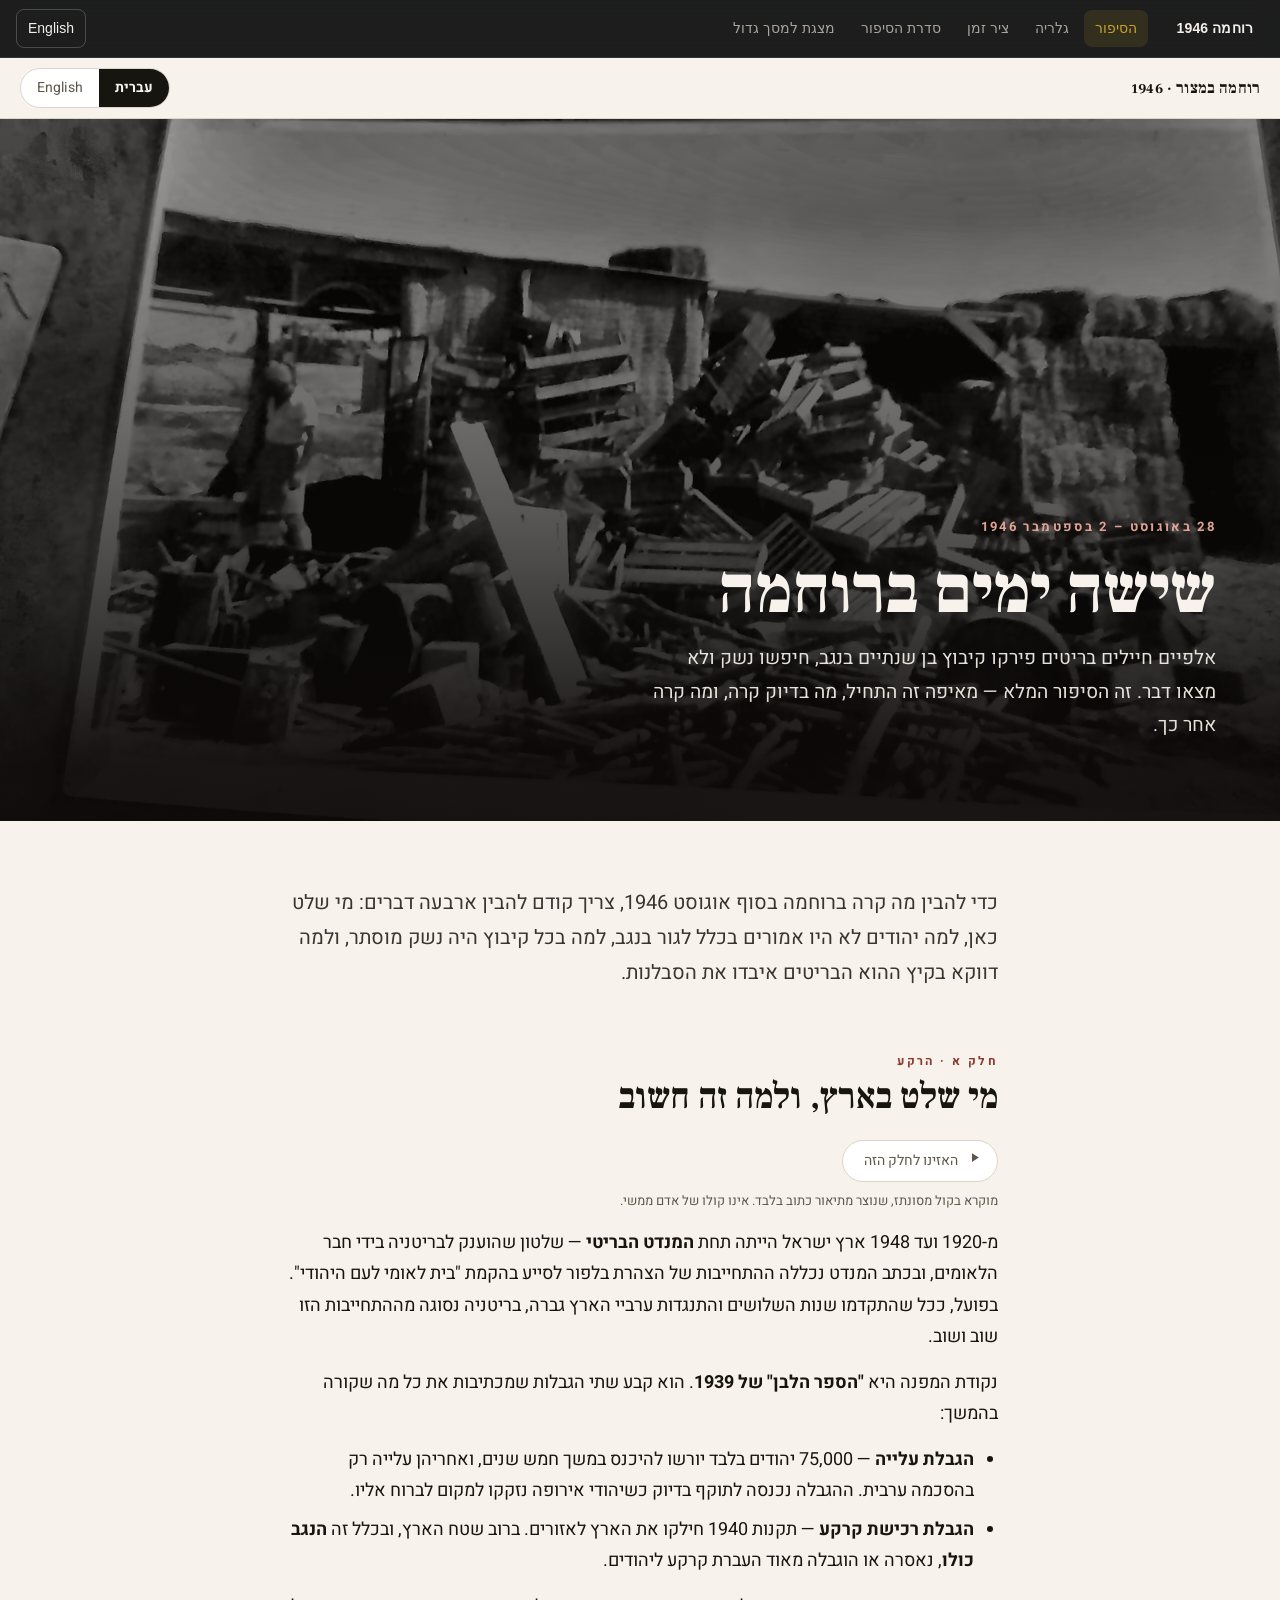
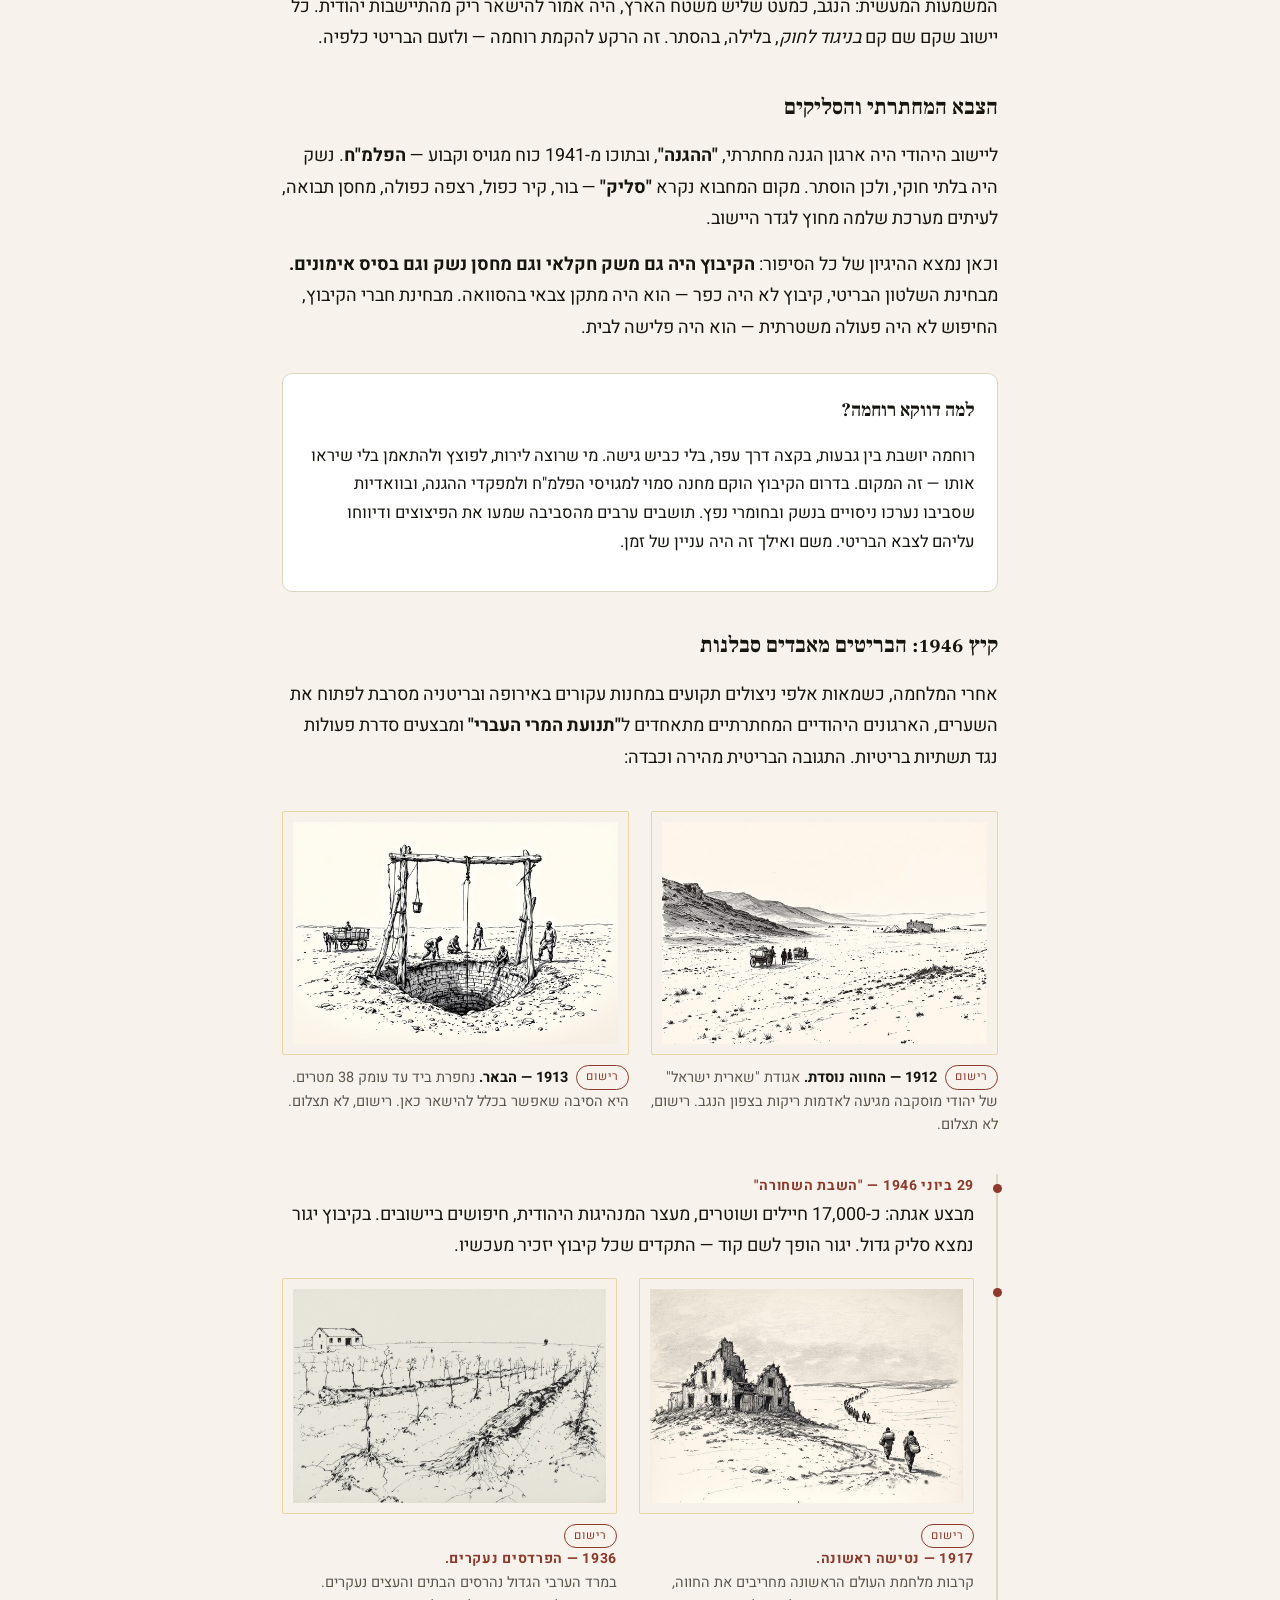
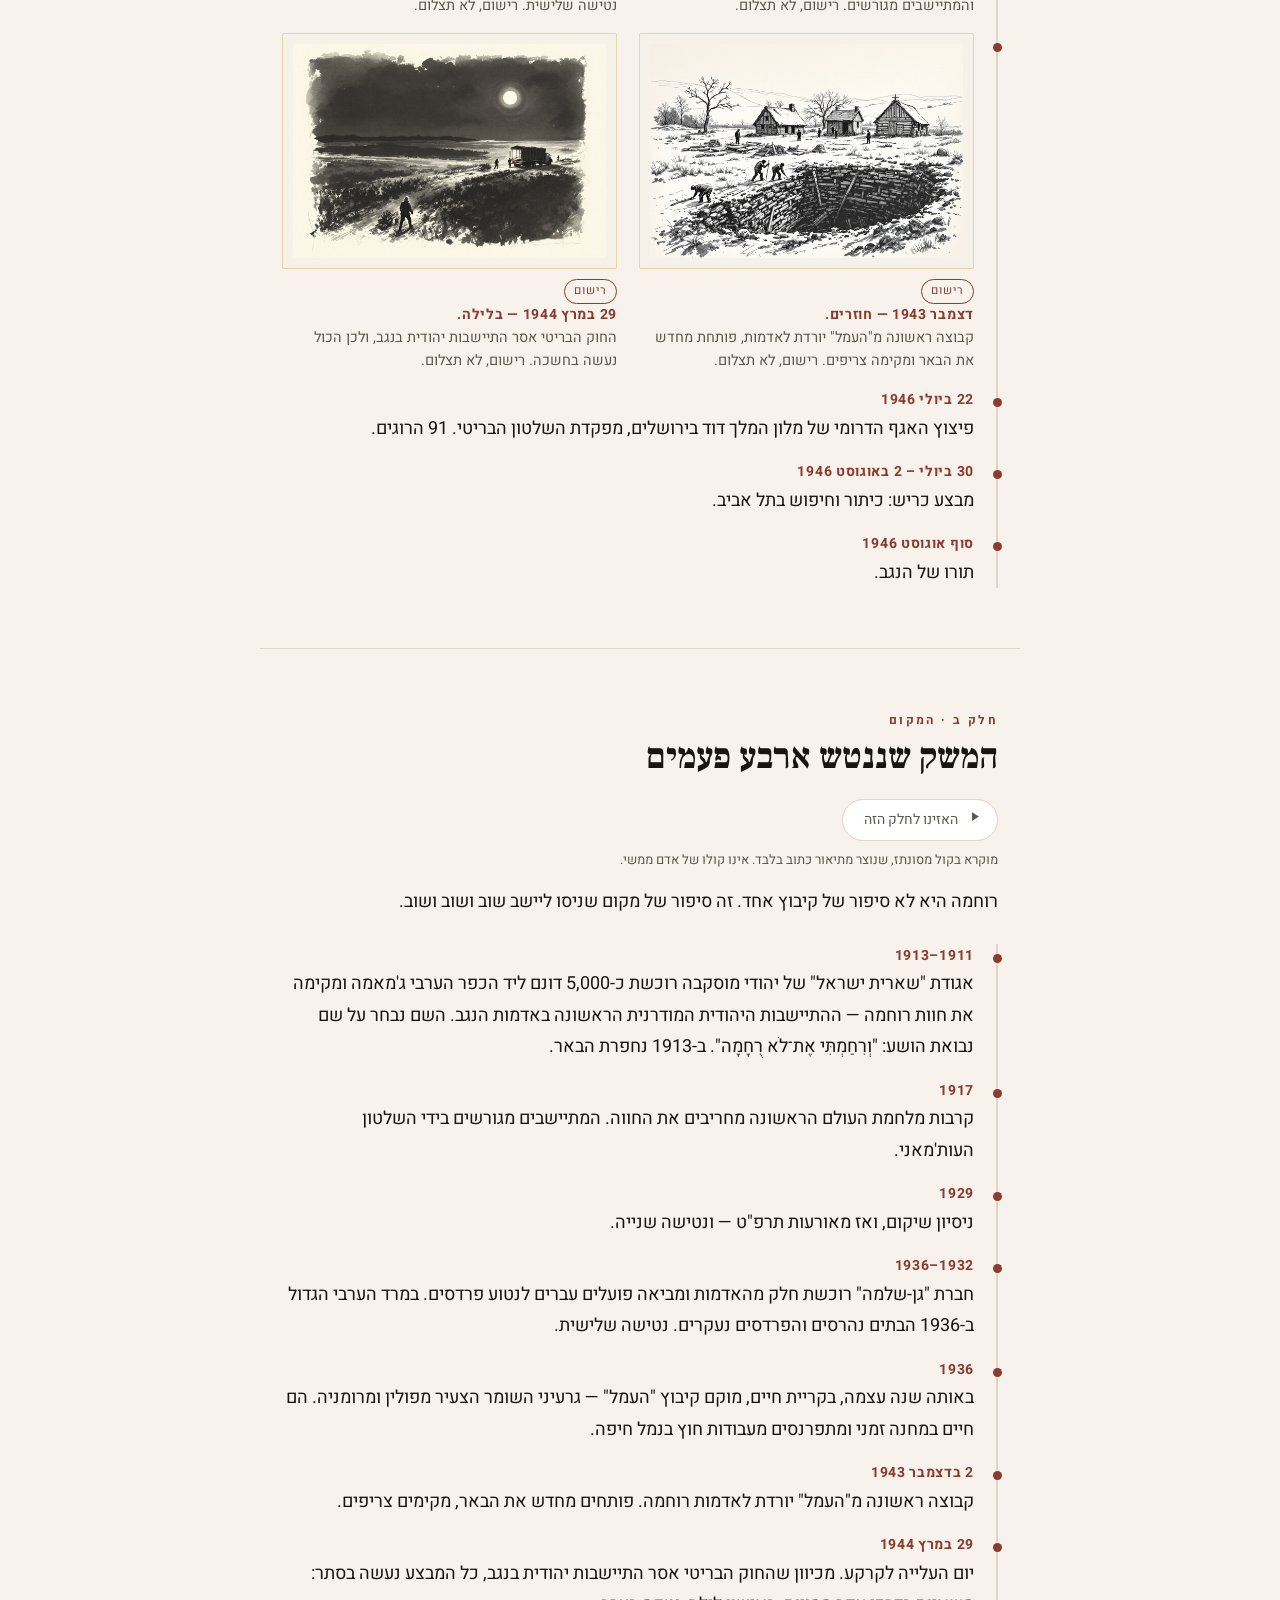
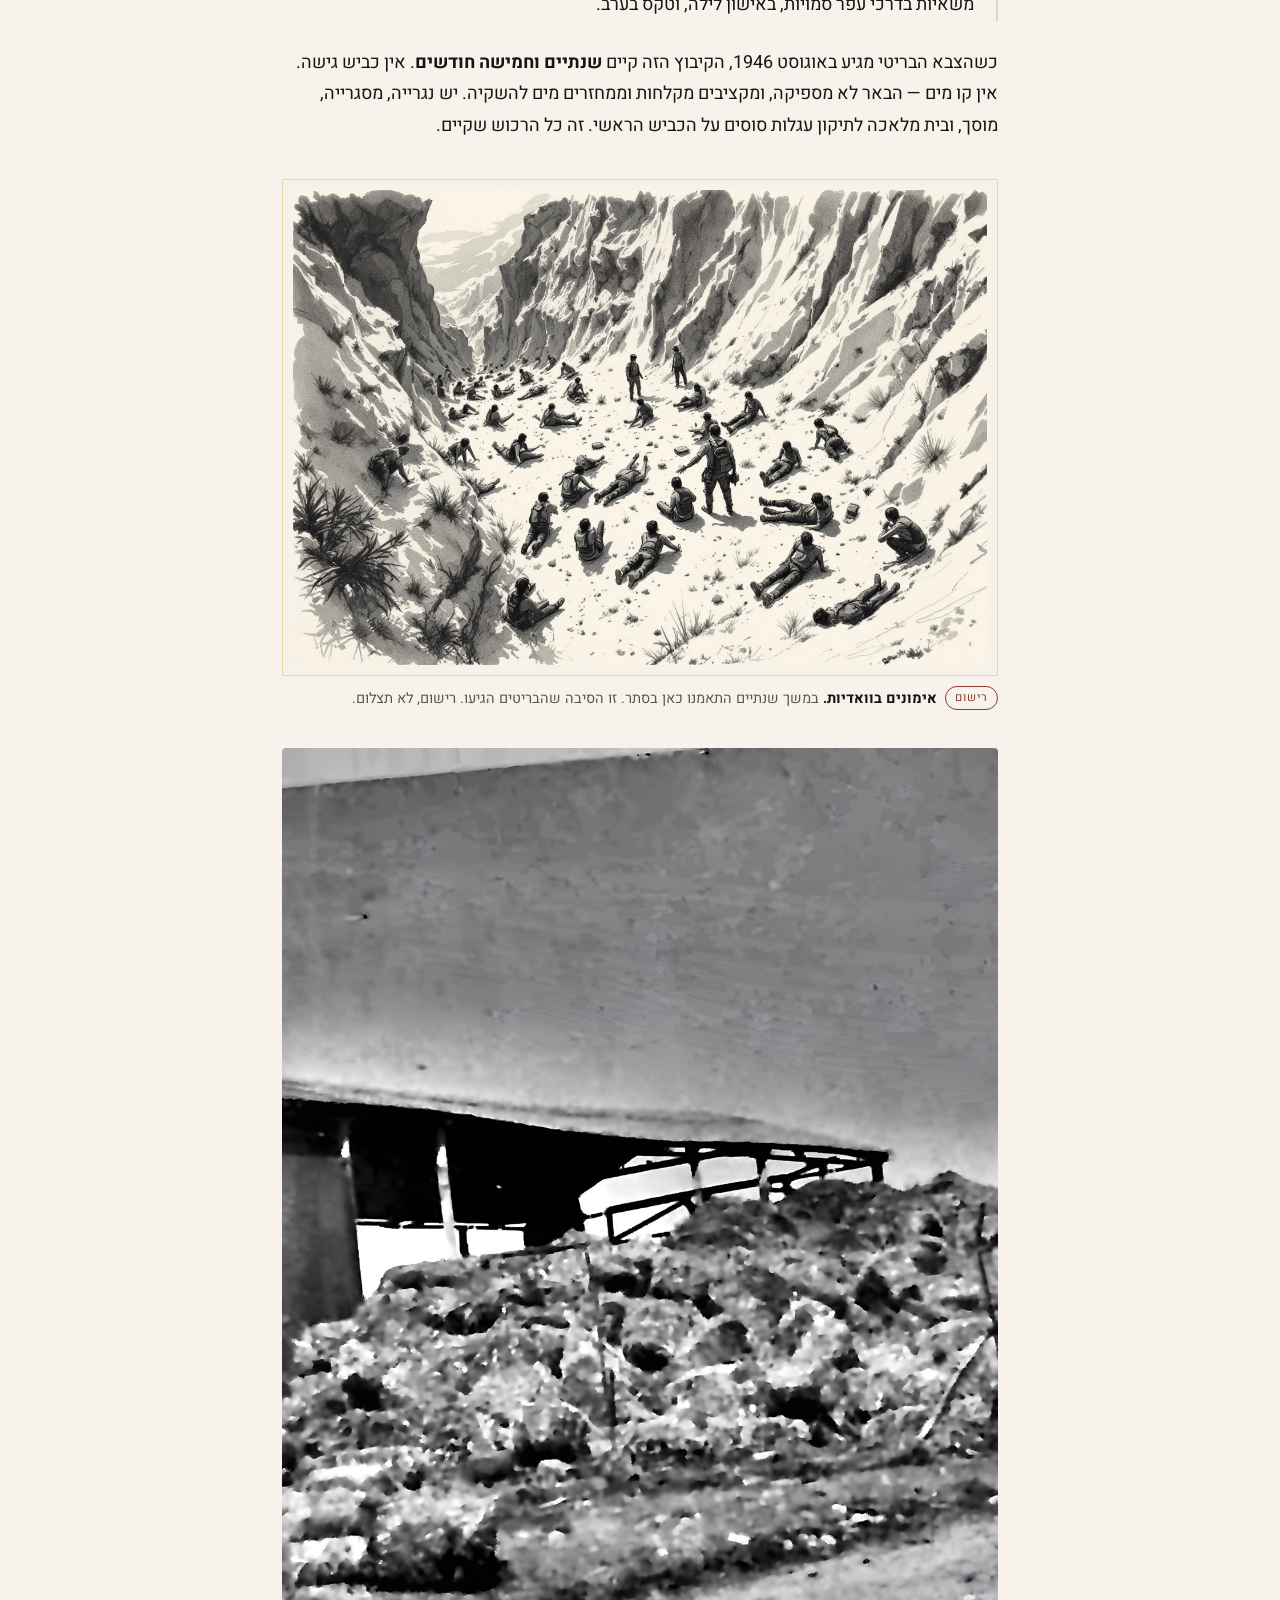
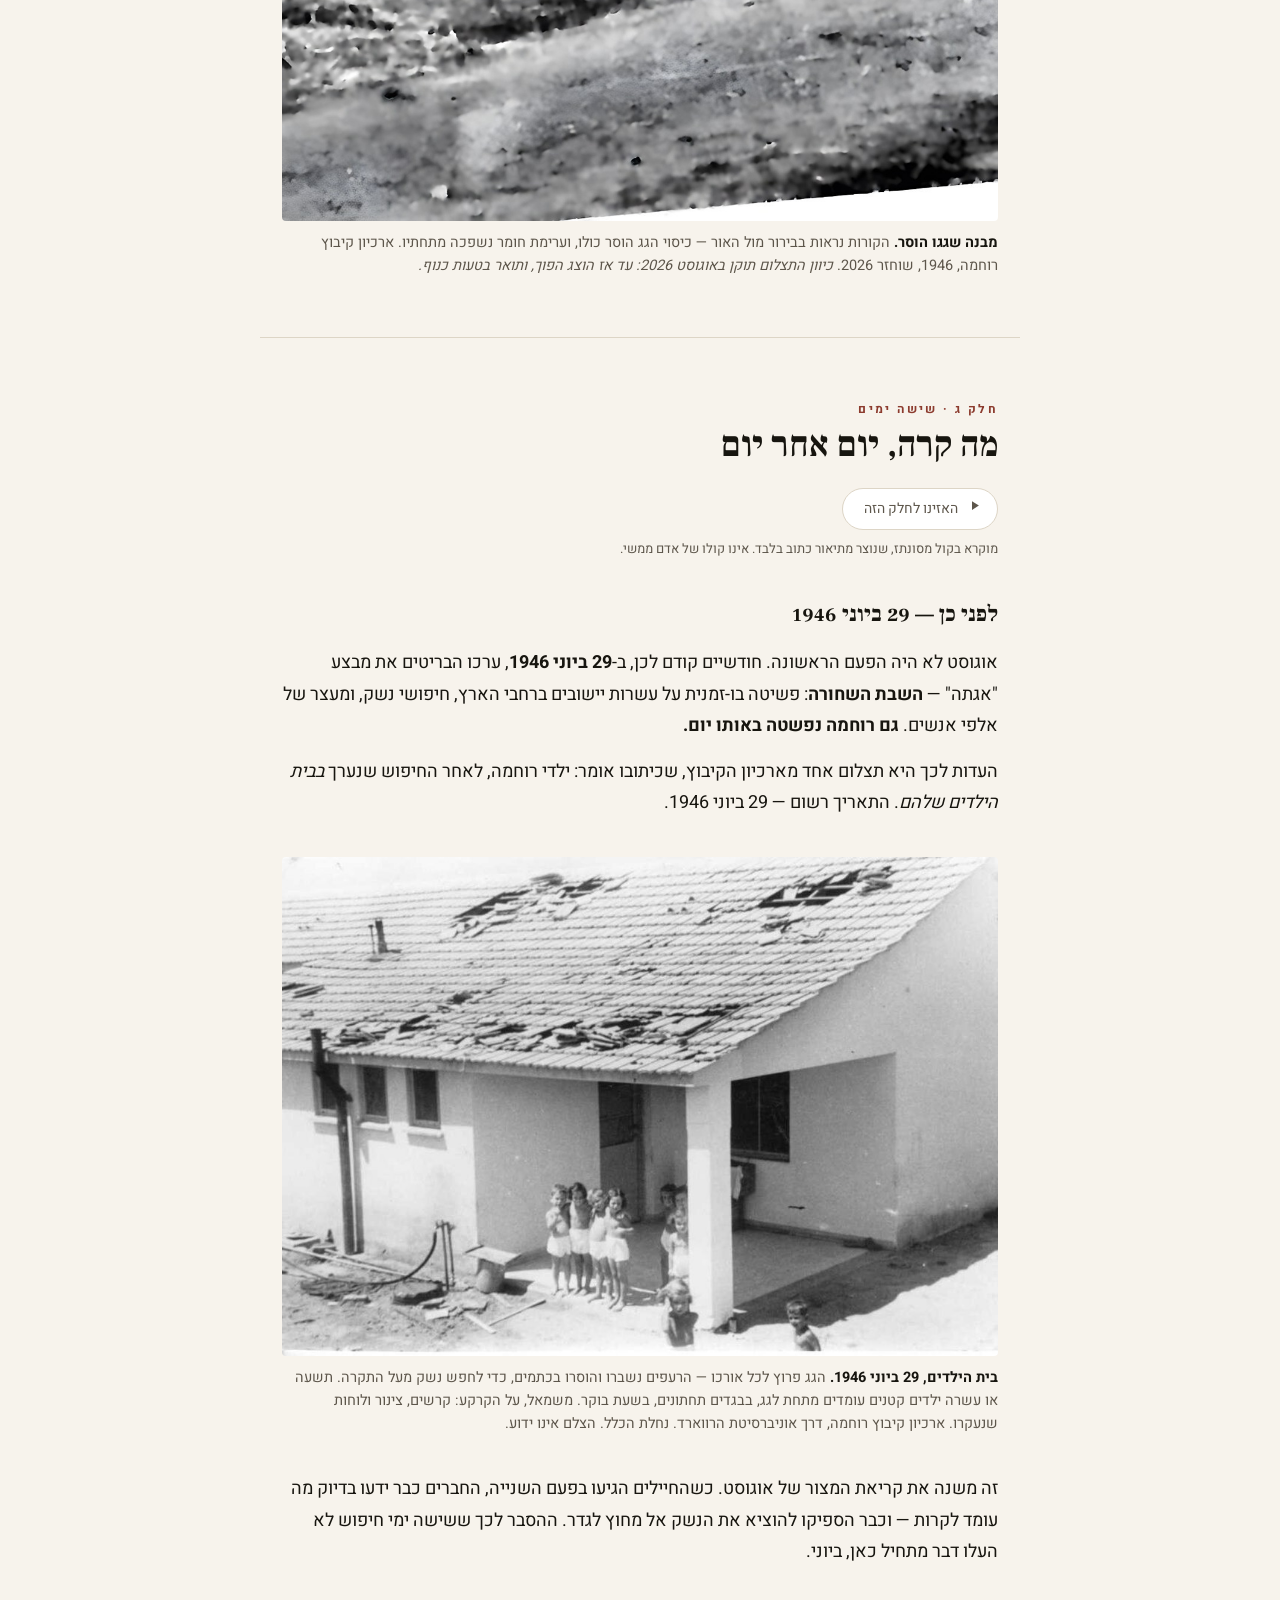
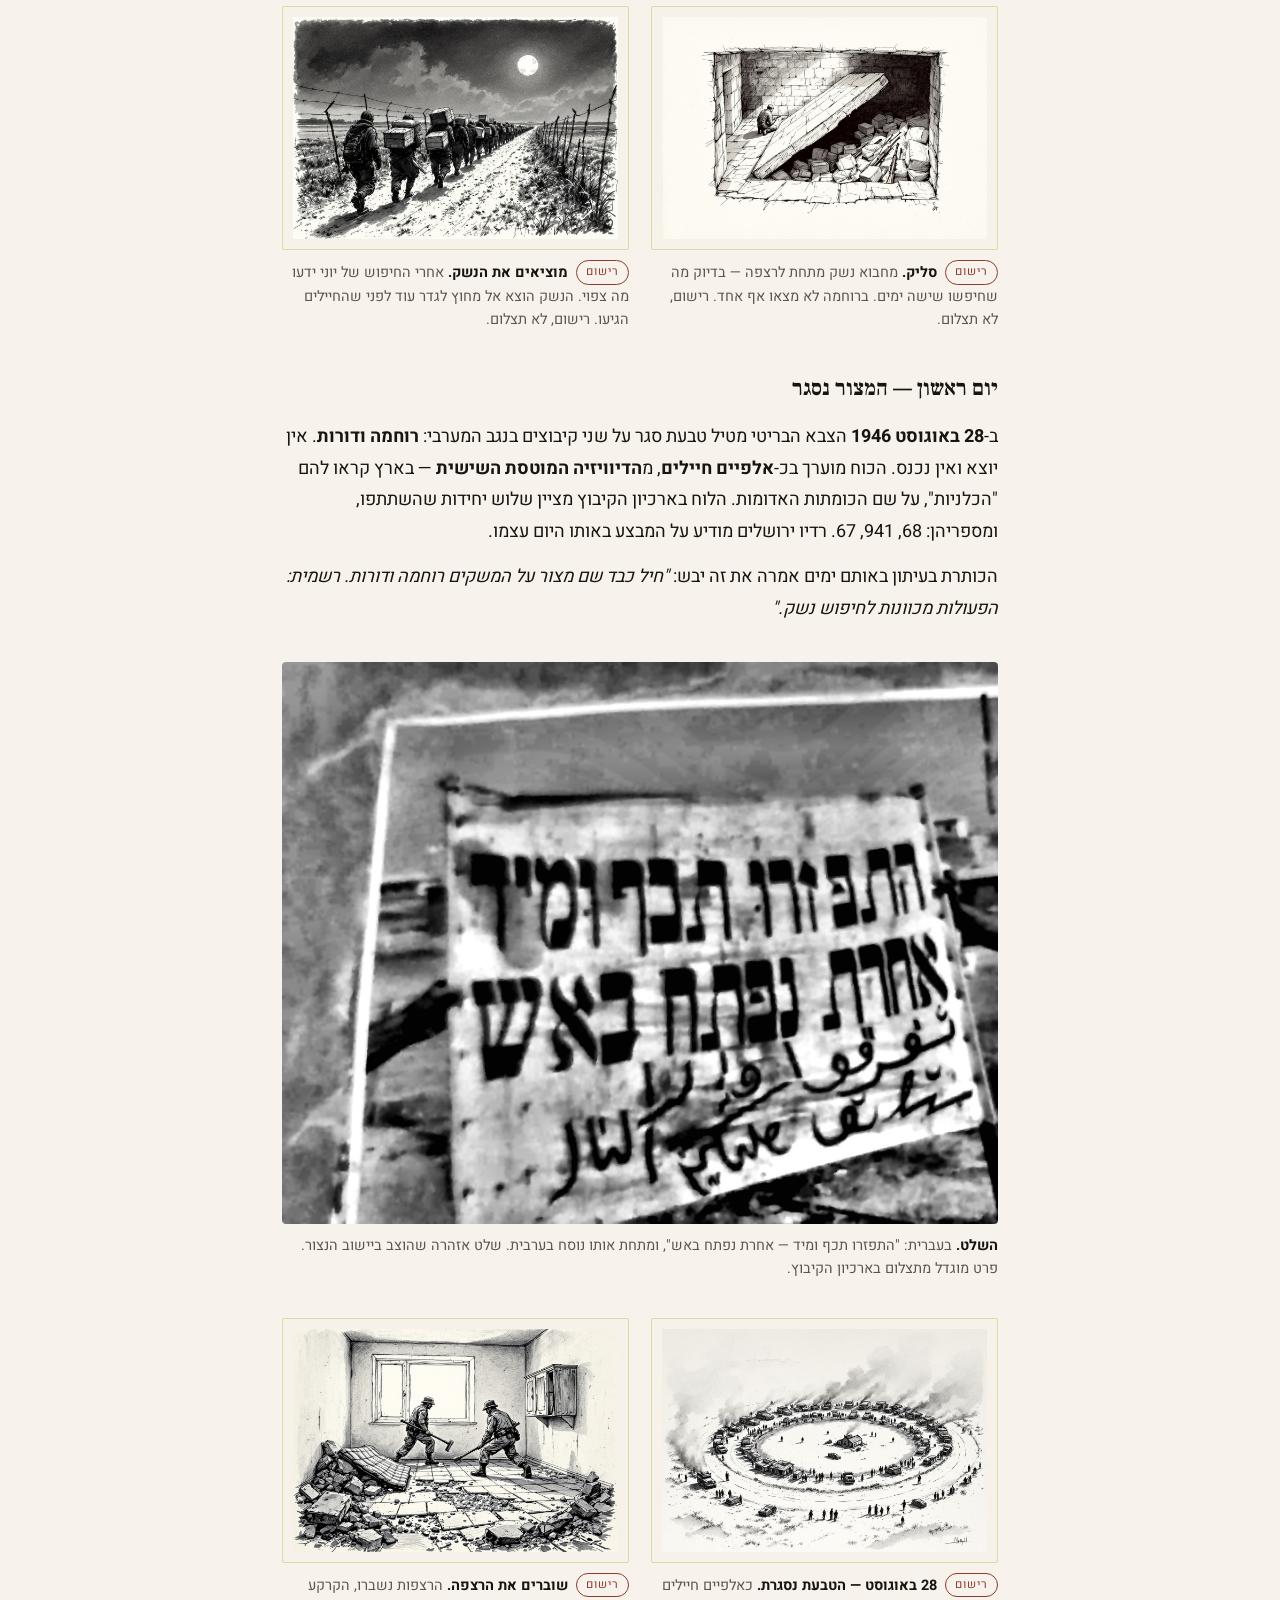
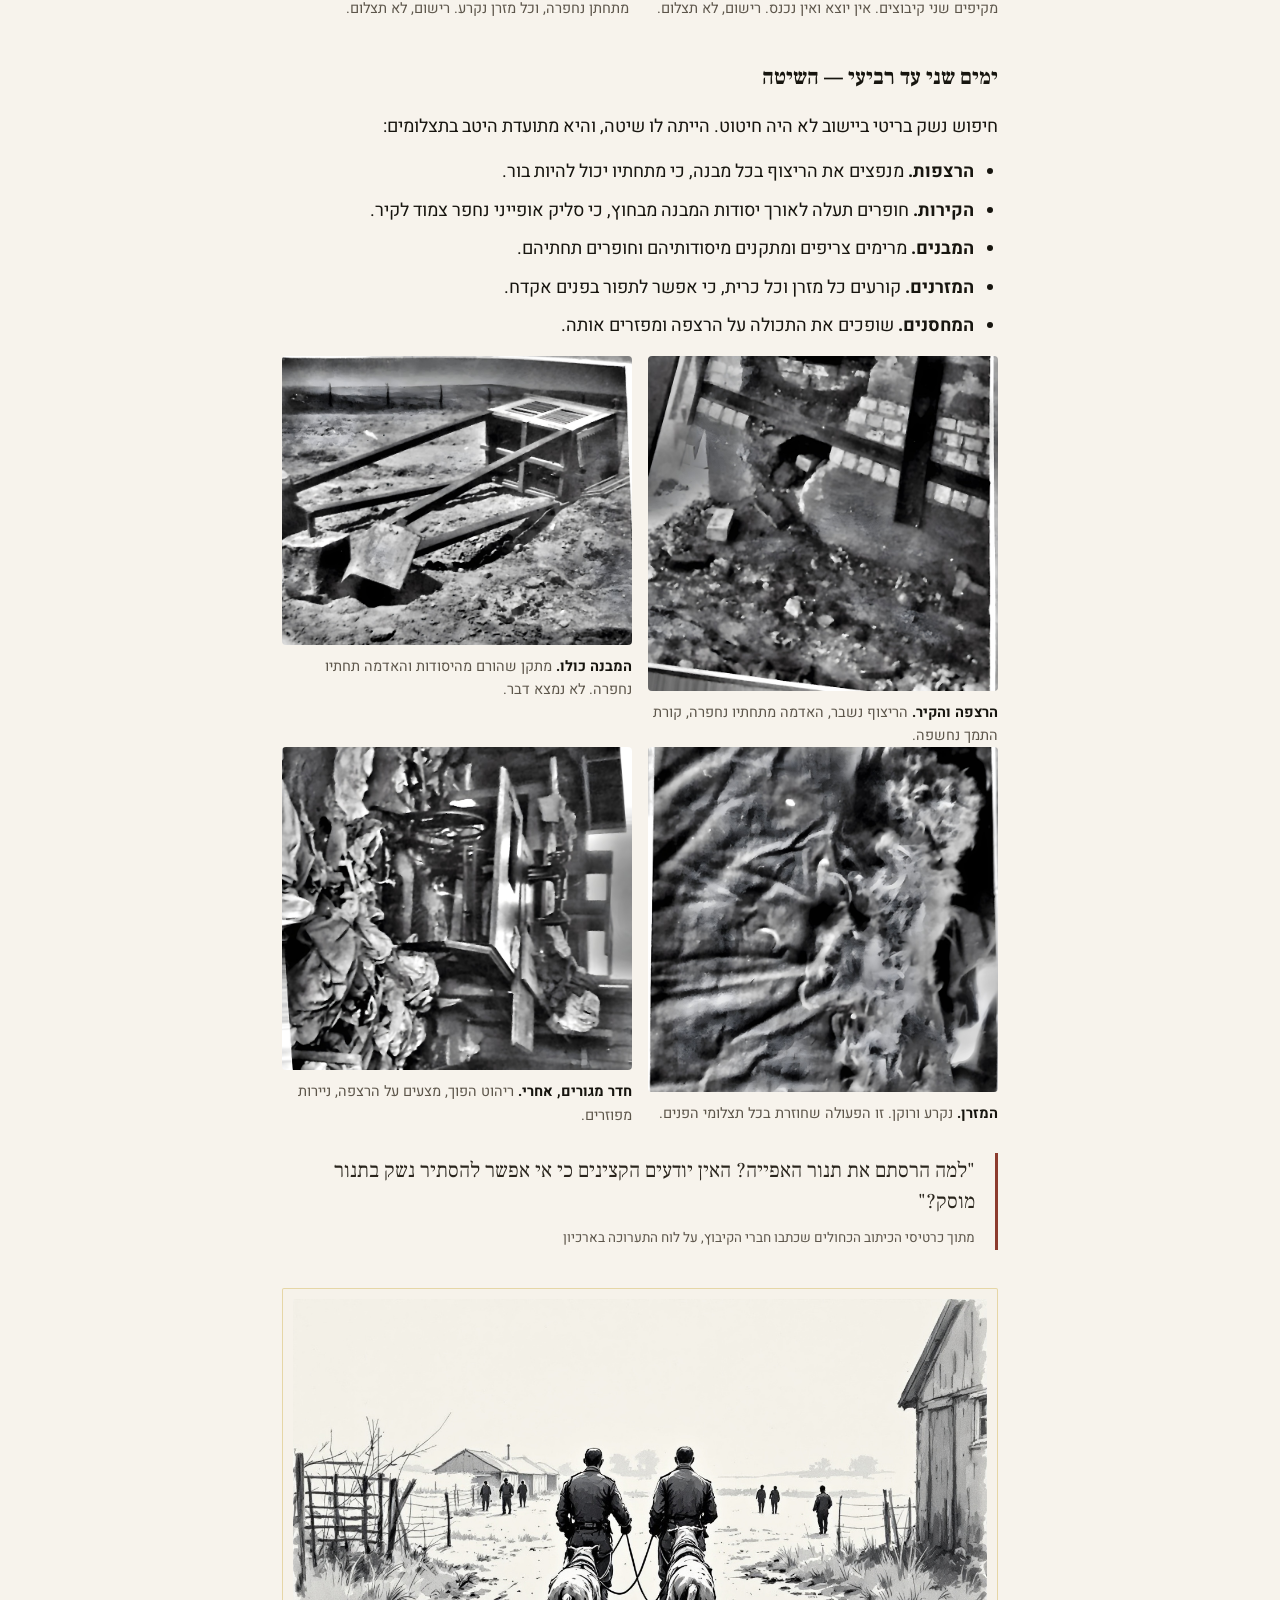
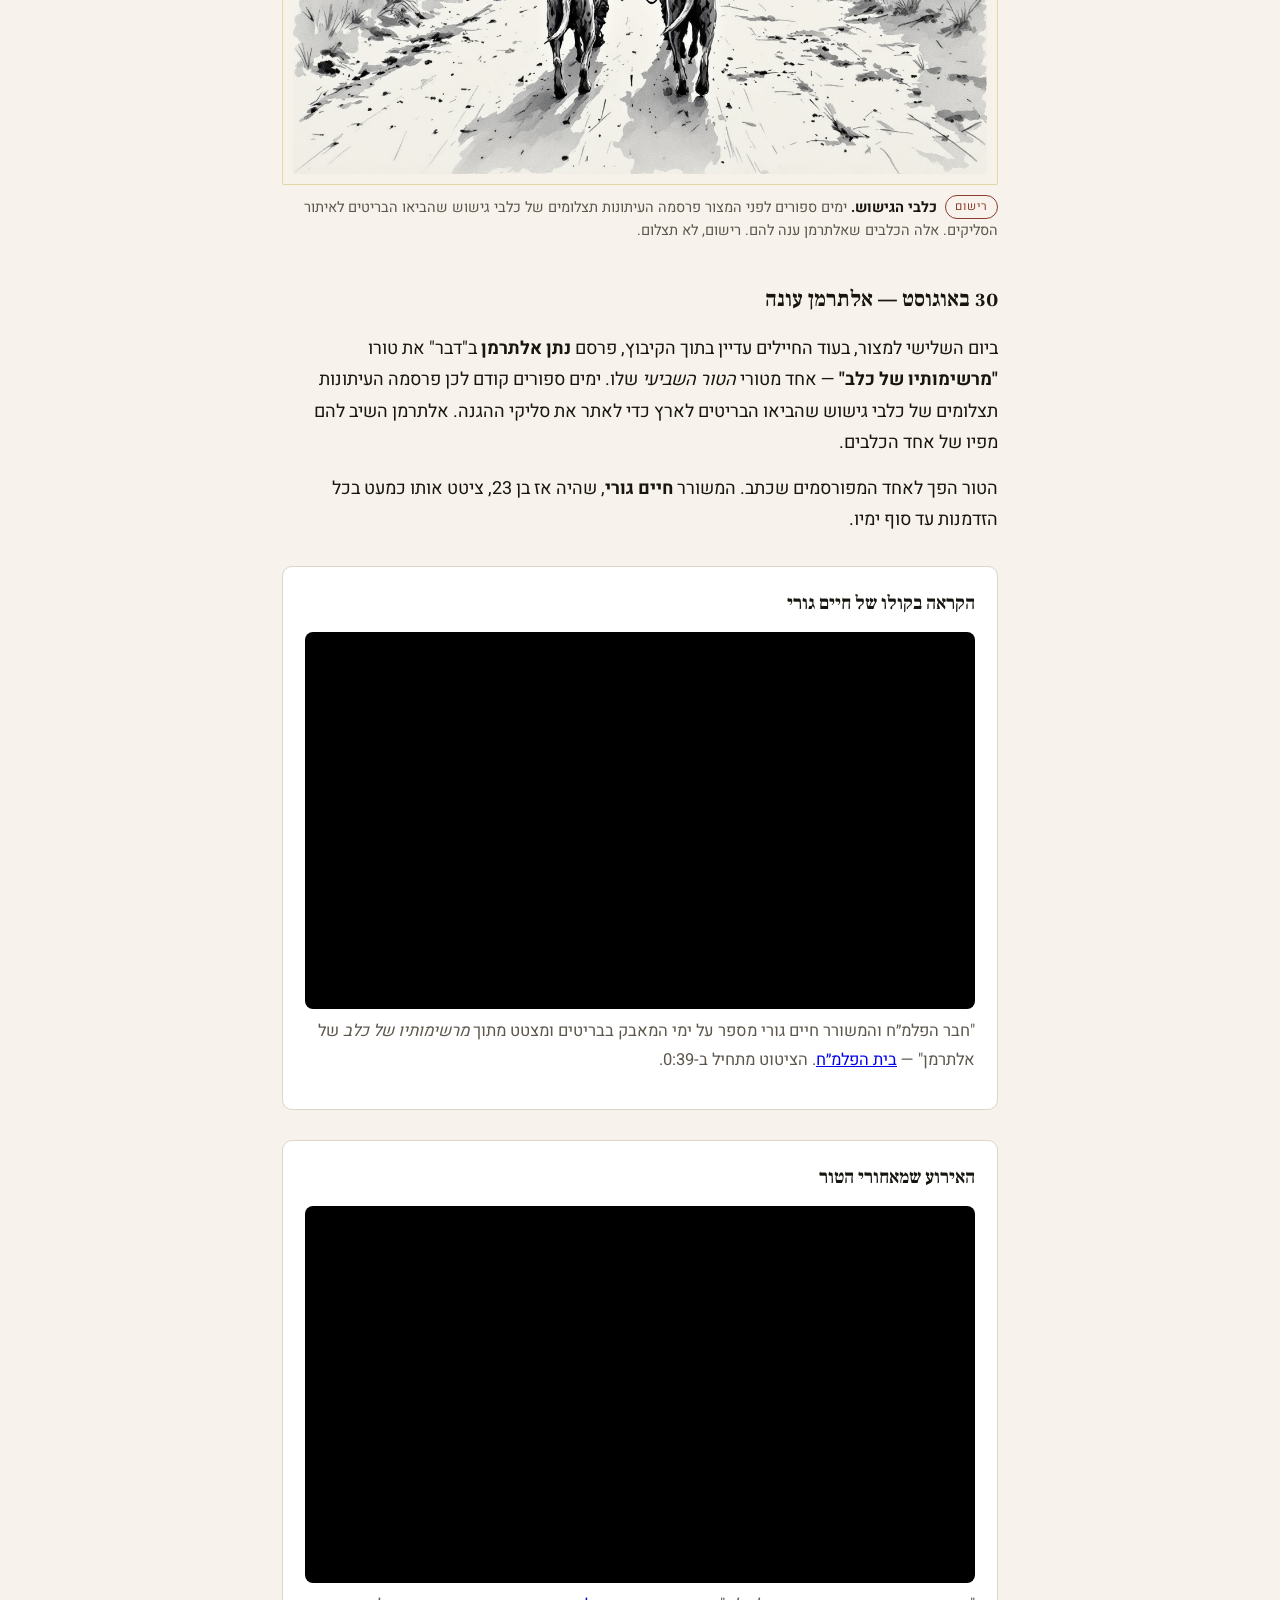
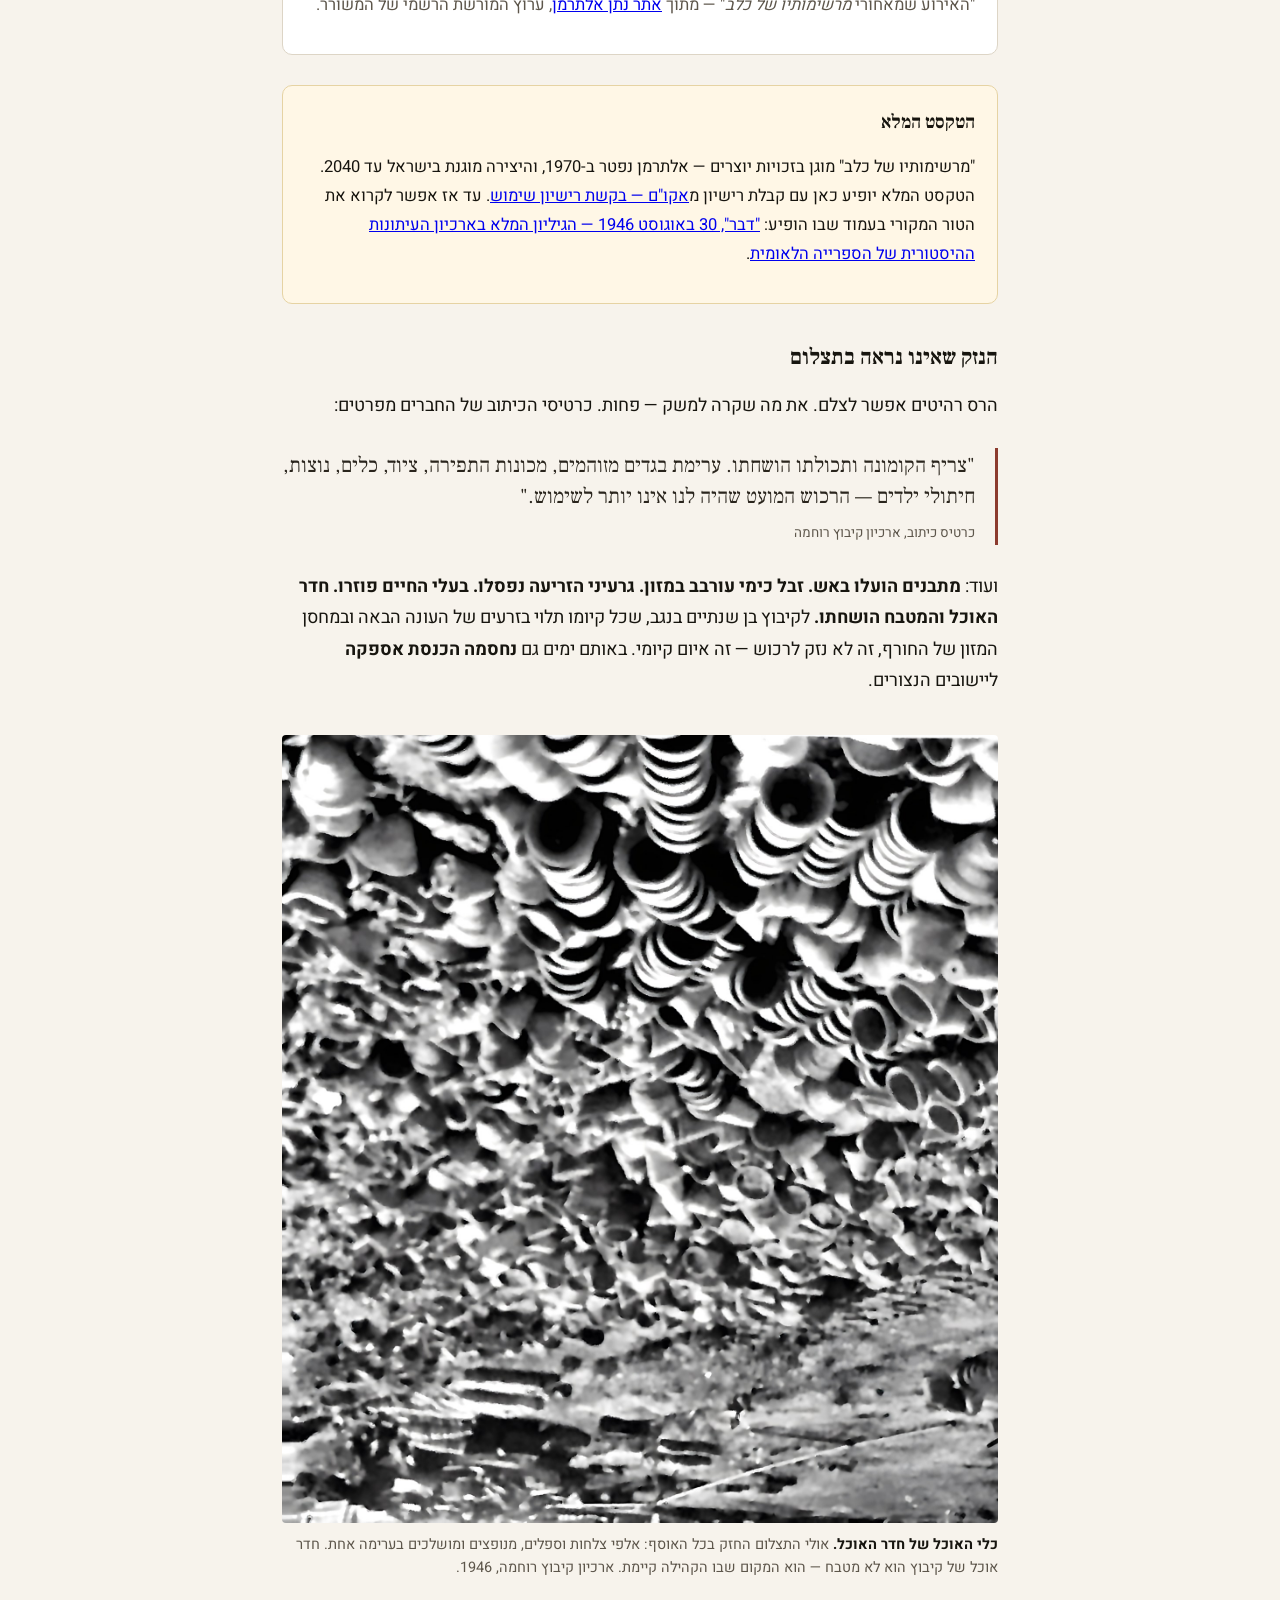
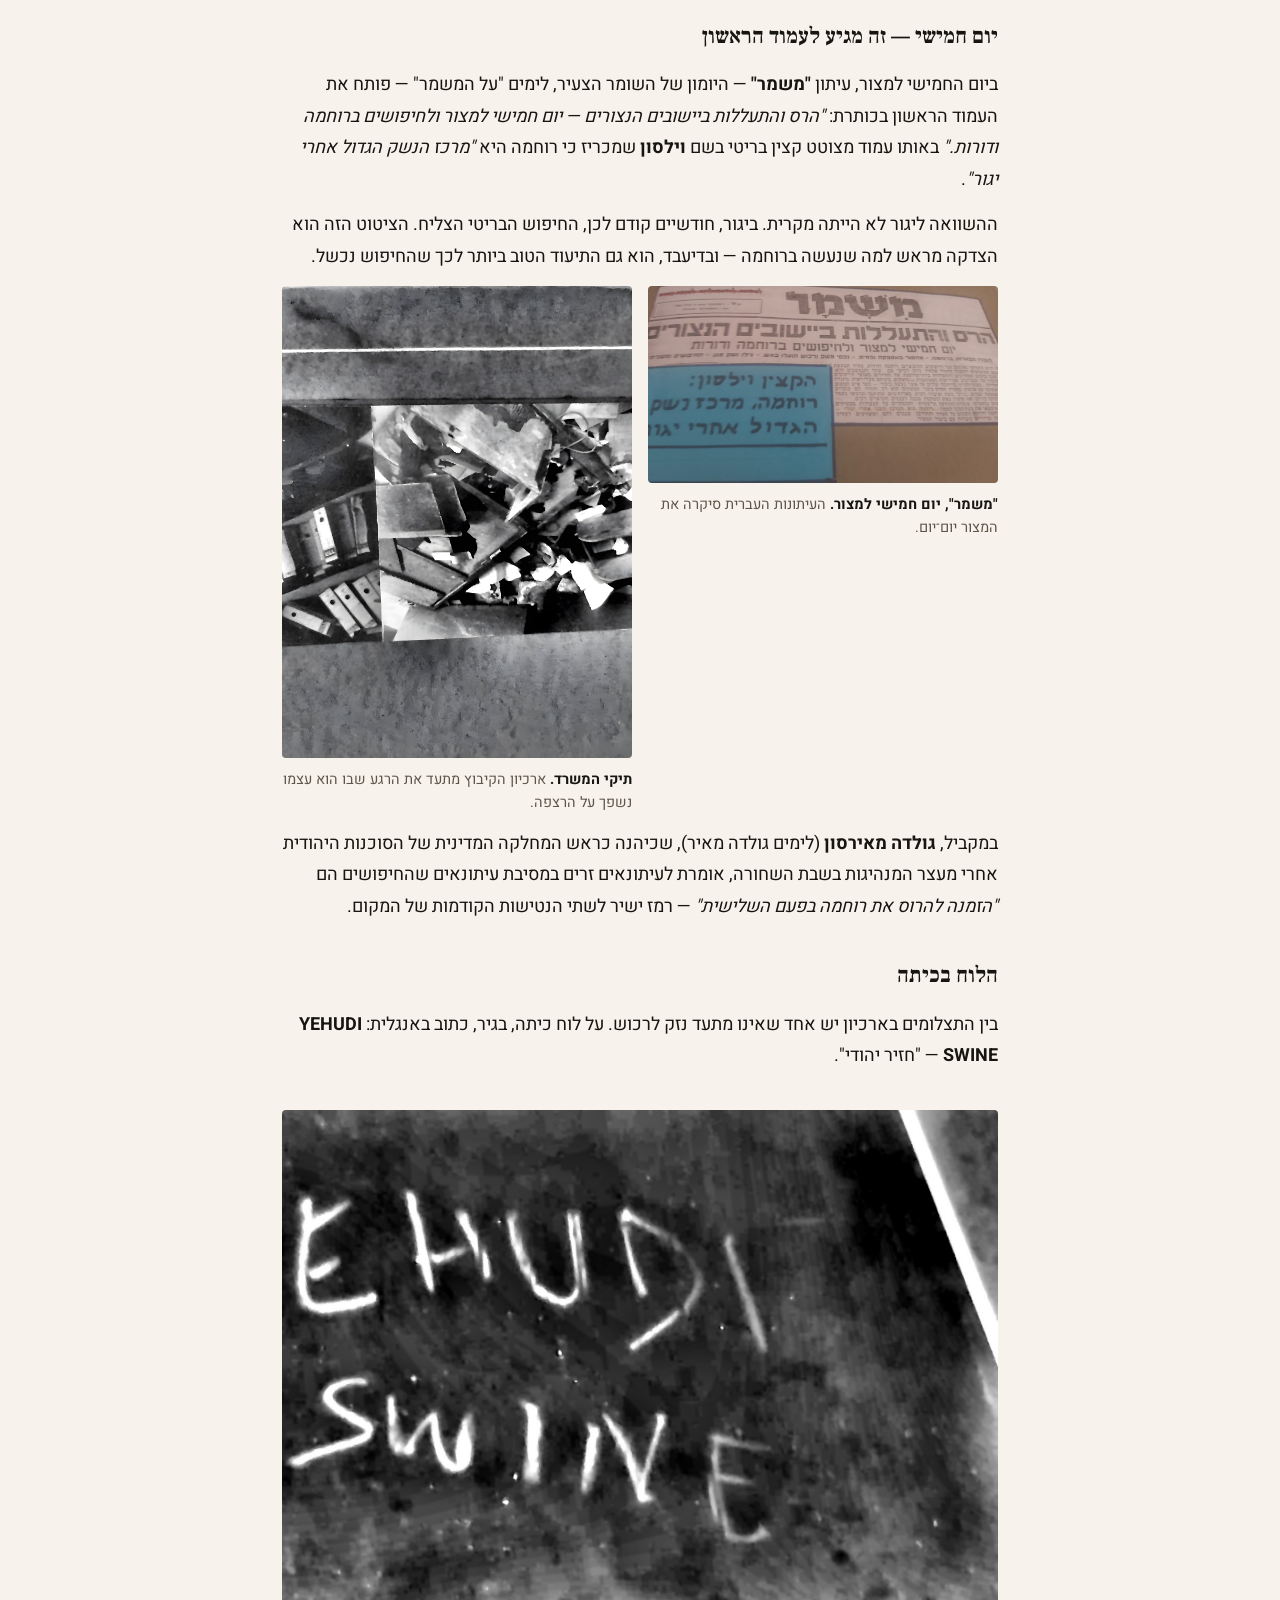
==== index.html @ dd0afe04 "Second batch of sketches: the slik, the people, the search itself" ====
<!DOCTYPE html>
<html lang="he" dir="rtl">
<head>
<meta charset="utf-8">
<meta name="viewport" content="width=device-width,initial-scale=1">
<title>רוחמה במצור, 1946 — ללמוד את הסיפור | Ruhama Under Siege, 1946 — the whole story</title>
<!-- ===== EDIT ONE LINE: set this to your real domain after you buy it ===== -->
<link rel="canonical" href="https://ruhama1946.site/">
<meta name="description" content="In late August 1946 two thousand British soldiers cordoned Kibbutz Ruhama in the Negev and searched it for weapons for six days. They found nothing. The full story, in Hebrew and English, with restored photographs from the kibbutz archive.">
<meta name="keywords" content="Ruhama, Dorot, 1946, British Mandate, Haganah, Palmach, Negev, weapons search, 6th Airborne Division, רוחמה, דורות, מצור, חיפוש נשק, ההגנה, פלמ\"ח">
<meta name="author" content="Kibbutz Ruhama Archive">
<link rel="alternate" hreflang="he" href="https://ruhama1946.site/">
<link rel="alternate" hreflang="en" href="https://ruhama1946.site/?lang=en">
<link rel="alternate" hreflang="x-default" href="https://ruhama1946.site/">

<meta property="og:type" content="article">
<meta property="og:title" content="שישה ימים ברוחמה · Six Days at Ruhama, 1946">
<meta property="og:description" content="Two thousand British soldiers took a two-year-old kibbutz apart looking for weapons. They found nothing. Restored photographs and the full story, in Hebrew and English.">
<meta property="og:image" content="https://ruhama1946.site/og.jpg">
<meta property="og:image:width" content="1200">
<meta property="og:image:height" content="630">
<meta property="og:url" content="https://ruhama1946.site/">
<meta property="og:locale" content="he_IL">
<meta property="og:locale:alternate" content="en_GB">
<meta name="twitter:card" content="summary_large_image">
<meta name="twitter:title" content="שישה ימים ברוחמה · Six Days at Ruhama, 1946">
<meta name="twitter:image" content="https://ruhama1946.site/og.jpg">

<link rel="icon" href="favicon.svg" type="image/svg+xml">
<meta name="theme-color" content="#8c3b2e">
<meta name="robots" content="index,follow,max-image-preview:large,max-snippet:-1,max-video-preview:-1">
<link rel="preconnect" href="https://fonts.googleapis.com">
<link rel="preconnect" href="https://fonts.gstatic.com" crossorigin>

<link href="https://fonts.googleapis.com/css2?family=Frank+Ruhl+Libre:wght@400;500;700;900&family=Heebo:wght@300;400;500;700&display=swap" rel="stylesheet">
<style>
:root{
  --paper:#f7f3ec; --ink:#17150f; --soft:#5d564b; --line:#ddd5c6;
  --accent:#8c3b2e; --accent2:#b9892f; --dark:#1a1613;
}
*{box-sizing:border-box;margin:0;padding:0}
html{scroll-behavior:smooth}
body{background:var(--paper);color:var(--ink);
  font-family:"Heebo",system-ui,-apple-system,sans-serif;font-size:18px;line-height:1.75}

/* ---------- language switch ---------- */
.topbar{position:sticky;top:0;z-index:50;background:rgba(247,243,236,.94);
  backdrop-filter:blur(8px);border-bottom:1px solid var(--line);
  display:flex;justify-content:space-between;align-items:center;gap:14px;
  padding:10px 20px}
.brand{font-family:"Frank Ruhl Libre",serif;font-weight:700;font-size:16px;letter-spacing:.01em}
.seg{display:flex;border:1px solid var(--line);border-radius:999px;overflow:hidden;background:#fff}
.seg button{border:0;background:transparent;font:inherit;font-size:14px;
  padding:7px 16px;cursor:pointer;color:var(--soft)}
.seg button[aria-pressed=true]{background:var(--ink);color:var(--paper);font-weight:700}
.navlinks{display:flex;gap:16px;margin-inline-start:auto;margin-inline-end:6px;font-size:14px}
.navlinks a{color:var(--soft);text-decoration:none;border-bottom:1px solid transparent}
.navlinks a:hover{color:var(--accent);border-color:var(--accent)}
html[lang=he] .navlinks a[data-en],html[lang=en] .navlinks a[data-he]{display:none}
@media(max-width:560px){.navlinks{display:none}}

/* ---------- article ---------- */
article{display:none}
article.on{display:block}
.hero{position:relative;background:var(--dark);color:var(--paper);
  min-height:min(78vh,720px);display:grid;align-items:end;overflow:hidden}
.hero img{position:absolute;inset:0;width:100%;height:100%;object-fit:cover;opacity:.85}
.hero::after{content:"";position:absolute;inset:0;pointer-events:none;
  background:linear-gradient(to top,rgba(12,9,8,.94) 8%,rgba(12,9,8,.62) 45%,rgba(12,9,8,.25) 100%)}
.hero .inner{position:relative;z-index:2;padding:clamp(28px,5vw,80px);max-width:1000px}
.hero h1{font-family:"Frank Ruhl Libre",serif;font-weight:900;line-height:1.08;
  font-size:clamp(32px,5.4vw,68px);margin-bottom:14px}
.hero p{font-size:clamp(16px,1.5vw,22px);opacity:.92;max-width:52ch}
.hero .kicker{font-size:13px;letter-spacing:.18em;text-transform:uppercase;
  color:#e0a292;margin-bottom:16px;font-weight:700}

.wrap{max-width:760px;margin:0 auto;padding:0 22px}
.part{max-width:760px;margin:64px auto 0;padding:0 22px}
h2{font-family:"Frank Ruhl Libre",serif;font-size:clamp(24px,3vw,36px);
  line-height:1.2;margin:56px 0 6px}
h2 .num{display:block;font-family:"Heebo",sans-serif;font-size:12px;letter-spacing:.2em;
  color:var(--accent);font-weight:700;margin-bottom:8px}
h3{font-family:"Frank Ruhl Libre",serif;font-size:22px;margin:34px 0 4px}
p{margin:14px 0}
p.lead{font-size:20px;color:#3b352c}
strong{font-weight:700}
em{font-style:italic}
ul,ol{margin:14px 0;padding-inline-start:24px}
li{margin:7px 0}
.hr{height:1px;background:var(--line);margin:60px auto;max-width:760px}

blockquote{margin:26px 0;padding:2px 0 2px 0;padding-inline-start:20px;
  border-inline-start:3px solid var(--accent);
  font-family:"Frank Ruhl Libre",serif;font-size:21px;line-height:1.5;color:#2a251d}
blockquote cite{display:block;font-family:"Heebo",sans-serif;font-style:normal;
  font-size:13.5px;color:var(--soft);margin-top:10px}

.box{background:#fff;border:1px solid var(--line);border-radius:10px;
  padding:20px 22px;margin:30px 0}
.box h4{font-family:"Frank Ruhl Libre",serif;font-size:19px;margin-bottom:8px}
.box.warn{background:#fff7e6;border-color:#e6d3a3}
.box p{font-size:16.5px}


/* ---------- narration ---------- */
.listen{display:inline-flex;align-items:center;gap:9px;margin:14px 0 2px;padding:8px 15px 8px 12px;
  border:1px solid var(--line);background:#fff;border-radius:999px;cursor:pointer;
  font:inherit;font-size:14px;color:var(--soft);transition:border-color .15s,color .15s}
.listen:hover{border-color:var(--accent);color:var(--accent)}
.listen[aria-pressed=true]{border-color:var(--accent);color:var(--accent);background:#fdf4f1}
.listen svg{width:15px;height:15px;flex:none;fill:currentColor}
.listen .dur{font-variant-numeric:tabular-nums;opacity:.7;font-size:13px}
.listen .bar{width:74px;height:3px;border-radius:2px;background:var(--line);overflow:hidden;display:none}
.listen[aria-pressed=true] .bar{display:block}
.listen .bar i{display:block;height:100%;width:0;background:var(--accent)}
.audionote{font-size:13px;color:var(--soft);margin:6px 0 0}

/* ---------- figures ---------- */
figure{margin:38px 0}
figure.wide{max-width:1180px;margin-inline:auto}
figure img{width:100%;display:block;background:#111;border-radius:4px}
figcaption{font-size:14.5px;color:var(--soft);line-height:1.6;margin-top:10px;
  padding-inline-start:0}
figcaption b{color:var(--ink)}
.pair{display:grid;grid-template-columns:1fr 1fr;gap:16px}
.pair figure{margin:0}

/* ---------- drawn illustrations, NOT archive photographs ----------
   These must never be mistaken for evidence. They get paper stock, a visible
   frame and a standing label, so the distinction survives someone screenshotting
   one and posting it without the caption. */
figure.sketch img{background:#f6f2ea;border:1px solid rgba(201,162,39,.35);
  border-radius:2px;padding:10px}
figure.sketch{position:relative}
figure.sketch figcaption{color:var(--soft)}
/* two drawings side by side - a steady grid reads as one illustrator's
   sketchbook rather than as assorted pictures dropped into the text */
.sketchpair{display:grid;grid-template-columns:1fr 1fr;gap:22px;margin:38px 0;
  max-width:1180px;margin-inline:auto}
.sketchpair figure{margin:0}
@media(max-width:760px){.sketchpair{grid-template-columns:1fr;gap:30px}}
figure.sketch figcaption .tag{display:inline-block;margin-inline-end:8px;
  padding:2px 9px;border:1px solid var(--accent);border-radius:999px;
  color:var(--accent);font-size:11.5px;letter-spacing:.09em;
  text-transform:uppercase;vertical-align:2px;white-space:nowrap}
@media(max-width:720px){.pair{grid-template-columns:1fr}}

.video{position:relative;padding-top:56.25%;border-radius:8px;overflow:hidden;background:#000;margin-top:12px}
.video iframe{position:absolute;inset:0;width:100%;height:100%;border:0}
.vidcap{font-size:13.5px;color:var(--soft);margin-top:8px}
.people{display:grid;grid-template-columns:repeat(auto-fit,minmax(240px,1fr));gap:20px;margin:34px 0}
.people figure{margin:0}
.people img{aspect-ratio:3/4;object-fit:cover}

.strip{display:grid;grid-template-columns:repeat(auto-fit,minmax(150px,1fr));gap:8px;margin:28px 0}
.strip img{aspect-ratio:1;object-fit:cover;border-radius:3px}

.tl{border-inline-start:2px solid var(--line);margin:26px 0;padding-inline-start:22px}
.tl div{margin:16px 0;position:relative}
.tl div::before{content:"";position:absolute;inset-inline-start:-28px;top:10px;
  width:9px;height:9px;border-radius:50%;background:var(--accent)}
.tl b{display:block;font-size:14px;letter-spacing:.05em;color:var(--accent)}

footer{margin-top:80px;padding:44px 22px 70px;background:var(--dark);color:#b6ada0}
footer .wrap{max-width:760px}
footer h3{color:var(--paper);margin-top:0}
footer a{color:#e0a292}
footer p{font-size:15px}

/* phone / 9:16 */
@media(max-width:640px){
  body{font-size:17px}
  .hero{min-height:86vh}
  figure{margin:28px -22px}
  figure img{border-radius:0}
  figcaption{padding-inline:22px}
}
</style>

<script type="application/ld+json">
{
  "@context": "https://schema.org",
  "@graph": [
    {
      "@type": "Article",
      "@id": "https://ruhama1946.site/#article",
      "headline": "\u05e9\u05d9\u05e9\u05d4 \u05d9\u05de\u05d9\u05dd \u05d1\u05e8\u05d5\u05d7\u05de\u05d4 \u00b7 Six Days at Ruhama, 1946",
      "alternativeHeadline": "The British weapons search at Kibbutz Ruhama, 28 August - 2 September 1946",
      "description": "In late August 1946 around two thousand British soldiers of the 6th Airborne Division cordoned Kibbutz Ruhama and Kibbutz Dorot in the Negev and searched them for weapons for six days. They found nothing. The full story in Hebrew and English, with restored photographs from the kibbutz archive.",
      "inLanguage": ["he", "en"],
      "datePublished": "2026-08-10",
      "dateModified": "2026-08-10",
      "image": [
        "https://ruhama1946.site/og.jpg",
        "https://ruhama1946.site/images/ai/ruhama_1946_45_ai.jpg",
        "https://ruhama1946.site/images/p2_the_warning_sign.jpg"
      ],
      "author":    { "@type": "Organization", "name": "Kibbutz Ruhama Archive" },
      "publisher": { "@type": "Organization", "name": "Kibbutz Ruhama Archive" },
      "mainEntityOfPage": { "@type": "WebPage", "@id": "https://ruhama1946.site/" },
      "about": [
        { "@type": "Place",  "name": "Kibbutz Ruhama", "alternateName": "\u05e7\u05d9\u05d1\u05d5\u05e5 \u05e8\u05d5\u05d7\u05de\u05d4" },
        { "@type": "Place",  "name": "Kibbutz Dorot" },
        { "@type": "Event",  "name": "British weapons search at Ruhama and Dorot",
          "startDate": "1946-08-28", "endDate": "1946-09-02",
          "location": { "@type": "Place", "name": "Ruhama, Negev, Mandatory Palestine" } },
        { "@type": "Thing", "name": "British Mandate for Palestine" },
        { "@type": "Thing", "name": "Haganah" },
        { "@type": "Thing", "name": "6th Airborne Division" }
      ],
      "isAccessibleForFree": true,
      "license": "https://creativecommons.org/licenses/by-sa/4.0/"
    },
    {
      "@type": "ImageObject",
      "contentUrl": "https://ruhama1946.site/images/p2_the_warning_sign.jpg",
      "caption": "British warning sign posted at Kibbutz Ruhama, 1946: 'Disperse at once - otherwise we will open fire', in Hebrew and Arabic.",
      "creditText": "Kibbutz Ruhama Archive",
      "copyrightNotice": "Kibbutz Ruhama Archive",
      "acquireLicensePage": "https://ruhama1946.site/",
      "datePublished": "1946"
    },
    {
      "@type": "WebSite",
      "@id": "https://ruhama1946.site/#website",
      "url": "https://ruhama1946.site/",
      "name": "Ruhama Under Siege, 1946",
      "inLanguage": ["he", "en"],
      "publisher": { "@type": "Organization", "name": "Kibbutz Ruhama Archive" }
    }
  ]
}
</script>
</head>
<body>

<div class="topbar">
  <span class="brand" id="brand">רוחמה במצור · 1946</span>
  <!-- page links now come from nav.js, which puts the same bar on every page -->
  <div class="seg" id="lang">
    <button data-l="he" aria-pressed="true">עברית</button>
    <button data-l="en" aria-pressed="false">English</button>
  </div>
</div>

<!-- ===================== HEBREW ===================== -->
<article id="he" class="on" lang="he" dir="rtl">

<div class="hero">
  <img src="images/ai/ruhama_1946_45_ai.jpg" alt="" fetchpriority="high" decoding="async">
  <div class="inner">
    <div class="kicker">28 באוגוסט – 2 בספטמבר 1946</div>
    <h1>שישה ימים ברוחמה</h1>
    <p>אלפיים חיילים בריטים פירקו קיבוץ בן שנתיים בנגב, חיפשו נשק ולא מצאו דבר. זה הסיפור המלא — מאיפה זה התחיל, מה בדיוק קרה, ומה קרה אחר כך.</p>
  </div>
</div>

<div class="part">
<p class="lead">כדי להבין מה קרה ברוחמה בסוף אוגוסט 1946, צריך קודם להבין ארבעה דברים: מי שלט כאן, למה יהודים לא היו אמורים בכלל לגור בנגב, למה בכל קיבוץ היה נשק מוסתר, ולמה דווקא בקיץ ההוא הבריטים איבדו את הסבלנות.</p>
</div>

<div class="part">
<h2><span class="num">חלק א · הרקע</span>מי שלט בארץ, ולמה זה חשוב</h2>
<button class="listen" data-src="audio/he_part1.mp3" data-lang="he" data-part="1" aria-pressed="false"><span class="ico"><svg viewBox="0 0 24 24"><path d="M8 5v14l11-7z"/></svg></span><span class="txt">האזינו לחלק הזה</span><span class="bar"><i></i></span><span class="dur"></span></button>
<p class="audionote">מוקרא בקול מסונתז, שנוצר מתיאור כתוב בלבד. אינו קולו של אדם ממשי.</p>

<p>מ-1920 ועד 1948 ארץ ישראל הייתה תחת <strong>המנדט הבריטי</strong> — שלטון שהוענק לבריטניה בידי חבר הלאומים, ובכתב המנדט נכללה ההתחייבות של הצהרת בלפור לסייע בהקמת "בית לאומי לעם היהודי". בפועל, ככל שהתקדמו שנות השלושים והתנגדות ערביי הארץ גברה, בריטניה נסוגה מההתחייבות הזו שוב ושוב.</p>

<p>נקודת המפנה היא <strong>"הספר הלבן" של 1939</strong>. הוא קבע שתי הגבלות שמכתיבות את כל מה שקורה בהמשך:</p>
<ul>
<li><strong>הגבלת עלייה</strong> — 75,000 יהודים בלבד יורשו להיכנס במשך חמש שנים, ואחריהן עלייה רק בהסכמה ערבית. ההגבלה נכנסה לתוקף בדיוק כשיהודי אירופה נזקקו למקום לברוח אליו.</li>
<li><strong>הגבלת רכישת קרקע</strong> — תקנות 1940 חילקו את הארץ לאזורים. ברוב שטח הארץ, ובכלל זה <strong>הנגב כולו</strong>, נאסרה או הוגבלה מאוד העברת קרקע ליהודים.</li>
</ul>

<p>המשמעות המעשית: הנגב, כמעט שליש משטח הארץ, היה אמור להישאר ריק מהתיישבות יהודית. כל יישוב שקם שם קם <em>בניגוד לחוק</em>, בלילה, בהסתר. זה הרקע להקמת רוחמה — ולזעם הבריטי כלפיה.</p>

<h3>הצבא המחתרתי והסליקים</h3>
<p>ליישוב היהודי היה ארגון הגנה מחתרתי, <strong>"ההגנה"</strong>, ובתוכו מ-1941 כוח מגויס וקבוע — <strong>הפלמ"ח</strong>. נשק היה בלתי חוקי, ולכן הוסתר. מקום המחבוא נקרא <strong>"סליק"</strong> — בור, קיר כפול, רצפה כפולה, מחסן תבואה, לעיתים מערכת שלמה מחוץ לגדר היישוב.</p>

<p>וכאן נמצא ההיגיון של כל הסיפור: <strong>הקיבוץ היה גם משק חקלאי וגם מחסן נשק וגם בסיס אימונים.</strong> מבחינת השלטון הבריטי, קיבוץ לא היה כפר — הוא היה מתקן צבאי בהסוואה. מבחינת חברי הקיבוץ, החיפוש לא היה פעולה משטרתית — הוא היה פלישה לבית.</p>

<div class="box">
<h4>למה דווקא רוחמה?</h4>
<p>רוחמה יושבת בין גבעות, בקצה דרך עפר, בלי כביש גישה. מי שרוצה לירות, לפוצץ ולהתאמן בלי שיראו אותו — זה המקום. בדרום הקיבוץ הוקם מחנה סמוי למגויסי הפלמ"ח ולמפקדי ההגנה, ובוואדיות שסביבו נערכו ניסויים בנשק ובחומרי נפץ. תושבים ערבים מהסביבה שמעו את הפיצוצים ודיווחו עליהם לצבא הבריטי. משם ואילך זה היה עניין של זמן.</p>
</div>

<h3>קיץ 1946: הבריטים מאבדים סבלנות</h3>
<p>אחרי המלחמה, כשמאות אלפי ניצולים תקועים במחנות עקורים באירופה ובריטניה מסרבת לפתוח את השערים, הארגונים היהודיים המחתרתיים מתאחדים ל<strong>"תנועת המרי העברי"</strong> ומבצעים סדרת פעולות נגד תשתיות בריטיות. התגובה הבריטית מהירה וכבדה:</p>

<div class="sketchpair">
  <figure class="sketch">
    <img src="images/sketches/sketch_1912_founding.jpg" alt="חוות רוחמה נוסדת, 1912" loading="lazy" decoding="async">
    <figcaption><span class="tag">רישום</span><b>1912 — החווה נוסדת.</b> אגודת "שארית ישראל" של יהודי מוסקבה מגיעה לאדמות ריקות בצפון הנגב. רישום, לא תצלום.</figcaption>
  </figure>
  <figure class="sketch">
    <img src="images/sketches/sketch_1913_the_well.jpg" alt="חופרים את הבאר, 1913" loading="lazy" decoding="async">
    <figcaption><span class="tag">רישום</span><b>1913 — הבאר.</b> נחפרת ביד עד עומק 38 מטרים. היא הסיבה שאפשר בכלל להישאר כאן. רישום, לא תצלום.</figcaption>
  </figure>
</div>

<div class="tl">
<div><b>29 ביוני 1946 — "השבת השחורה"</b>מבצע אגתה: כ-17,000 חיילים ושוטרים, מעצר המנהיגות היהודית, חיפושים ביישובים. בקיבוץ יגור נמצא סליק גדול. יגור הופך לשם קוד — התקדים שכל קיבוץ יזכיר מעכשיו.</div>

<div class="sketchpair">
  <figure class="sketch">
    <img src="images/sketches/sketch_1917_expulsion.jpg" alt="נטישת החווה, 1917" loading="lazy" decoding="async">
    <figcaption><span class="tag">רישום</span><b>1917 — נטישה ראשונה.</b> קרבות מלחמת העולם הראשונה מחריבים את החווה, והמתיישבים מגורשים. רישום, לא תצלום.</figcaption>
  </figure>
  <figure class="sketch">
    <img src="images/sketches/sketch_1936_orchards.jpg" alt="הפרדסים נעקרים, 1936" loading="lazy" decoding="async">
    <figcaption><span class="tag">רישום</span><b>1936 — הפרדסים נעקרים.</b> במרד הערבי הגדול נהרסים הבתים והעצים נעקרים. נטישה שלישית. רישום, לא תצלום.</figcaption>
  </figure>
</div>

<div class="sketchpair">
  <figure class="sketch">
    <img src="images/sketches/sketch_1943_return.jpg" alt="חוזרים לבאר, דצמבר 1943" loading="lazy" decoding="async">
    <figcaption><span class="tag">רישום</span><b>דצמבר 1943 — חוזרים.</b> קבוצה ראשונה מ"העמל" יורדת לאדמות, פותחת מחדש את הבאר ומקימה צריפים. רישום, לא תצלום.</figcaption>
  </figure>
  <figure class="sketch">
    <img src="images/sketches/sketch_1944_night_landing.jpg" alt="עלייה לקרקע בלילה, מרץ 1944" loading="lazy" decoding="async">
    <figcaption><span class="tag">רישום</span><b>29 במרץ 1944 — בלילה.</b> החוק הבריטי אסר התיישבות יהודית בנגב, ולכן הכול נעשה בחשכה. רישום, לא תצלום.</figcaption>
  </figure>
</div>


<div><b>22 ביולי 1946</b>פיצוץ האגף הדרומי של מלון המלך דוד בירושלים, מפקדת השלטון הבריטי. 91 הרוגים.</div>
<div><b>30 ביולי – 2 באוגוסט 1946</b>מבצע כריש: כיתור וחיפוש בתל אביב.</div>
<div><b>סוף אוגוסט 1946</b>תורו של הנגב.</div>
</div>
</div>

<div class="hr"></div>

<div class="part">
<h2><span class="num">חלק ב · המקום</span>המשק שננטש ארבע פעמים</h2>
<button class="listen" data-src="audio/he_part2.mp3" data-lang="he" data-part="2" aria-pressed="false"><span class="ico"><svg viewBox="0 0 24 24"><path d="M8 5v14l11-7z"/></svg></span><span class="txt">האזינו לחלק הזה</span><span class="bar"><i></i></span><span class="dur"></span></button>
<p class="audionote">מוקרא בקול מסונתז, שנוצר מתיאור כתוב בלבד. אינו קולו של אדם ממשי.</p>

<p>רוחמה היא לא סיפור של קיבוץ אחד. זה סיפור של מקום שניסו ליישב שוב ושוב ושוב.</p>

<div class="tl">
<div><b>1911–1913</b>אגודת "שארית ישראל" של יהודי מוסקבה רוכשת כ-5,000 דונם ליד הכפר הערבי ג'מאמה ומקימה את חוות רוחמה — ההתיישבות היהודית המודרנית הראשונה באדמות הנגב. השם נבחר על שם נבואת הושע: "וְרִחַמְתִּי אֶת־לֹא רֻחָמָה". ב-1913 נחפרת הבאר.</div>
<div><b>1917</b>קרבות מלחמת העולם הראשונה מחריבים את החווה. המתיישבים מגורשים בידי השלטון העות'מאני.</div>
<div><b>1929</b>ניסיון שיקום, ואז מאורעות תרפ"ט — ונטישה שנייה.</div>
<div><b>1932–1936</b>חברת "גן-שלמה" רוכשת חלק מהאדמות ומביאה פועלים עברים לנטוע פרדסים. במרד הערבי הגדול ב-1936 הבתים נהרסים והפרדסים נעקרים. נטישה שלישית.</div>
<div><b>1936</b>באותה שנה עצמה, בקריית חיים, מוקם קיבוץ "העמל" — גרעיני השומר הצעיר מפולין ומרומניה. הם חיים במחנה זמני ומתפרנסים מעבודות חוץ בנמל חיפה.</div>
<div><b>2 בדצמבר 1943</b>קבוצה ראשונה מ"העמל" יורדת לאדמות רוחמה. פותחים מחדש את הבאר, מקימים צריפים.</div>
<div><b>29 במרץ 1944</b>יום העלייה לקרקע. מכיוון שהחוק הבריטי אסר התיישבות יהודית בנגב, כל המבצע נעשה בסתר: משאיות בדרכי עפר סמויות, באישון לילה, וטקס בערב.</div>
</div>


<p>כשהצבא הבריטי מגיע באוגוסט 1946, הקיבוץ הזה קיים <strong>שנתיים וחמישה חודשים</strong>. אין כביש גישה. אין קו מים — הבאר לא מספיקה, ומקציבים מקלחות וממחזרים מים להשקיה. יש נגרייה, מסגרייה, מוסך, ובית מלאכה לתיקון עגלות סוסים על הכביש הראשי. זה כל הרכוש שקיים.</p>

<figure class="wide sketch">
  <img src="images/sketches/sketch_palmach_training.jpg" alt="אימון פלמ"ח בוואדי" loading="lazy" decoding="async">
  <figcaption><span class="tag">רישום</span><b>אימונים בוואדיות.</b> במשך שנתיים התאמנו כאן בסתר. זו הסיבה שהבריטים הגיעו. רישום, לא תצלום.</figcaption>
</figure>

<figure class="wide">
  <img src="images/ai/ruhama_1946_43_ai.jpg" alt="מבנה ברוחמה שגגו הוסר עד לקורות, וערימת חומר מתחתיו" loading="lazy" decoding="async">
  <figcaption><b>מבנה שגגו הוסר.</b> הקורות נראות בבירור מול האור — כיסוי הגג הוסר כולו, וערימת חומר נשפכה מתחתיו. ארכיון קיבוץ רוחמה, 1946, שוחזר 2026. <em>כיוון התצלום תוקן באוגוסט 2026: עד אז הוצג הפוך, ותואר בטעות כנוף.</em></figcaption>
</figure>
</div>

<div class="hr"></div>

<div class="part">
<h2><span class="num">חלק ג · שישה ימים</span>מה קרה, יום אחר יום</h2>
<button class="listen" data-src="audio/he_part3.mp3" data-lang="he" data-part="3" aria-pressed="false"><span class="ico"><svg viewBox="0 0 24 24"><path d="M8 5v14l11-7z"/></svg></span><span class="txt">האזינו לחלק הזה</span><span class="bar"><i></i></span><span class="dur"></span></button>
<p class="audionote">מוקרא בקול מסונתז, שנוצר מתיאור כתוב בלבד. אינו קולו של אדם ממשי.</p>

<h3>לפני כן — 29 ביוני 1946</h3>
<p>אוגוסט לא היה הפעם הראשונה. חודשיים קודם לכן, ב-<strong>29 ביוני 1946</strong>, ערכו הבריטים את מבצע "אגתה" — <strong>השבת השחורה</strong>: פשיטה בו-זמנית על עשרות יישובים ברחבי הארץ, חיפושי נשק, ומעצר של אלפי אנשים. <strong>גם רוחמה נפשטה באותו יום.</strong></p>

<p>העדות לכך היא תצלום אחד מארכיון הקיבוץ, שכיתובו אומר: ילדי רוחמה, לאחר החיפוש שנערך <em>בבית הילדים שלהם</em>. התאריך רשום — 29 ביוני 1946.</p>

<figure class="wide">
  <img src="images/childrens_house_june_1946.jpg" alt="בית הילדים ברוחמה לאחר החיפוש, יוני 1946 — הגג פרוץ, ילדים עומדים במרפסת" loading="lazy" decoding="async">
  <figcaption><b>בית הילדים, 29 ביוני 1946.</b> הגג פרוץ לכל אורכו — הרעפים נשברו והוסרו בכתמים, כדי לחפש נשק מעל התקרה. תשעה או עשרה ילדים קטנים עומדים מתחת לגג, בבגדים תחתונים, בשעת בוקר. משמאל, על הקרקע: קרשים, צינור ולוחות שנעקרו. ארכיון קיבוץ רוחמה, דרך אוניברסיטת הרווארד. נחלת הכלל. הצלם אינו ידוע.</figcaption>
</figure>

<p>זה משנה את קריאת המצור של אוגוסט. כשהחיילים הגיעו בפעם השנייה, החברים כבר ידעו בדיוק מה עומד לקרות — וכבר הספיקו להוציא את הנשק אל מחוץ לגדר. ההסבר לכך ששישה ימי חיפוש לא העלו דבר מתחיל כאן, ביוני.</p>

<div class="sketchpair">
  <figure class="sketch">
    <img src="images/sketches/sketch_slik.jpg" alt="סליק — מחבוא נשק מתחת לרצפה" loading="lazy" decoding="async">
    <figcaption><span class="tag">רישום</span><b>סליק.</b> מחבוא נשק מתחת לרצפה — בדיוק מה שחיפשו שישה ימים. ברוחמה לא מצאו אף אחד. רישום, לא תצלום.</figcaption>
  </figure>
  <figure class="sketch">
    <img src="images/sketches/sketch_moving_the_weapons.jpg" alt="מוציאים את הנשק אל מחוץ לגדר בלילה" loading="lazy" decoding="async">
    <figcaption><span class="tag">רישום</span><b>מוציאים את הנשק.</b> אחרי החיפוש של יוני ידעו מה צפוי. הנשק הוצא אל מחוץ לגדר עוד לפני שהחיילים הגיעו. רישום, לא תצלום.</figcaption>
  </figure>
</div>

<h3>יום ראשון — המצור נסגר</h3>
<p>ב-<strong>28 באוגוסט 1946</strong> הצבא הבריטי מטיל טבעת סגר על שני קיבוצים בנגב המערבי: <strong>רוחמה ודורות</strong>. אין יוצא ואין נכנס. הכוח מוערך בכ-<strong>אלפיים חיילים</strong>, מ<strong>הדיוויזיה המוטסת השישית</strong> — בארץ קראו להם "הכלניות", על שם הכומתות האדומות. הלוח בארכיון הקיבוץ מציין שלוש יחידות שהשתתפו, ומספריהן: 68, 941, 67. רדיו ירושלים מודיע על המבצע באותו היום עצמו.</p>

<p>הכותרת בעיתון באותם ימים אמרה את זה יבש: <em>"חיל כבד שם מצור על המשקים רוחמה ודורות. רשמית: הפעולות מכוונות לחיפוש נשק."</em></p>

<figure class="wide">
  <img src="images/p2_the_warning_sign.jpg" alt="שלט אזהרה בריטי בעברית ובערבית" loading="lazy" decoding="async">
  <figcaption><b>השלט.</b> בעברית: "התפזרו תכף ומיד — אחרת נפתח באש", ומתחת אותו נוסח בערבית. שלט אזהרה שהוצב ביישוב הנצור. פרט מוגדל מתצלום בארכיון הקיבוץ.</figcaption>
</figure>

<div class="sketchpair">
  <figure class="sketch">
    <img src="images/sketches/sketch_the_cordon.jpg" alt="טבעת סגר צבאית סביב יישוב קטן" loading="lazy" decoding="async">
    <figcaption><span class="tag">רישום</span><b>28 באוגוסט — הטבעת נסגרת.</b> כאלפיים חיילים מקיפים שני קיבוצים. אין יוצא ואין נכנס. רישום, לא תצלום.</figcaption>
  </figure>
  <figure class="sketch">
    <img src="images/sketches/sketch_the_search.jpg" alt="חיילים שוברים רצפה בחדר ריק" loading="lazy" decoding="async">
    <figcaption><span class="tag">רישום</span><b>שוברים את הרצפה.</b> הרצפות נשברו, הקרקע מתחתן נחפרה, וכל מזרן נקרע. רישום, לא תצלום.</figcaption>
  </figure>
</div>



<h3>ימים שני עד רביעי — השיטה</h3>
<p>חיפוש נשק בריטי ביישוב לא היה חיטוט. הייתה לו שיטה, והיא מתועדת היטב בתצלומים:</p>
<ul>
<li><strong>הרצפות.</strong> מנפצים את הריצוף בכל מבנה, כי מתחתיו יכול להיות בור.</li>
<li><strong>הקירות.</strong> חופרים תעלה לאורך יסודות המבנה מבחוץ, כי סליק אופייני נחפר צמוד לקיר.</li>
<li><strong>המבנים.</strong> מרימים צריפים ומתקנים מיסודותיהם וחופרים תחתיהם.</li>
<li><strong>המזרנים.</strong> קורעים כל מזרן וכל כרית, כי אפשר לתפור בפנים אקדח.</li>
<li><strong>המחסנים.</strong> שופכים את התכולה על הרצפה ומפזרים אותה.</li>
</ul>

<div class="pair">
<figure><img src="images/ai/ruhama_1946_13_ai.jpg" alt="רצפה וקיר שנופצו" loading="lazy" decoding="async"><figcaption><b>הרצפה והקיר.</b> הריצוף נשבר, האדמה מתחתיו נחפרה, קורת התמך נחשפה.</figcaption></figure>
<figure><img src="images/ai/ruhama_1946_12_ai.jpg" alt="מבנה שהורם מיסודותיו" loading="lazy" decoding="async"><figcaption><b>המבנה כולו.</b> מתקן שהורם מהיסודות והאדמה תחתיו נחפרה. לא נמצא דבר.</figcaption></figure>
</div>

<div class="pair">
<figure><img src="images/ai/ruhama_1946_36_ai.jpg" alt="מזרן קרוע" loading="lazy" decoding="async"><figcaption><b>המזרן.</b> נקרע ורוקן. זו הפעולה שחוזרת בכל תצלומי הפנים.</figcaption></figure>
<figure><img src="images/ai/ruhama_1946_21_ai.jpg" alt="חדר מגורים אחרי החיפוש" loading="lazy" decoding="async"><figcaption><b>חדר מגורים, אחרי.</b> ריהוט הפוך, מצעים על הרצפה, ניירות מפוזרים.</figcaption></figure>
</div>

<blockquote>
"למה הרסתם את תנור האפייה? האין יודעים הקצינים כי אי אפשר להסתיר נשק בתנור מוסק?"
<cite>מתוך כרטיסי הכיתוב הכחולים שכתבו חברי הקיבוץ, על לוח התערוכה בארכיון</cite>
</blockquote>


<figure class="wide sketch">
  <img src="images/sketches/sketch_1946_tracker_dogs.jpg" alt="כלבי גישוש בחצר משק, 1946" loading="lazy" decoding="async">
  <figcaption><span class="tag">רישום</span><b>כלבי הגישוש.</b> ימים ספורים לפני המצור פרסמה העיתונות תצלומים של כלבי גישוש שהביאו הבריטים לאיתור הסליקים. אלה הכלבים שאלתרמן ענה להם. רישום, לא תצלום.</figcaption>
</figure>

<h3>30 באוגוסט — אלתרמן עונה</h3>
<p>ביום השלישי למצור, בעוד החיילים עדיין בתוך הקיבוץ, פרסם <strong>נתן אלתרמן</strong> ב"דבר" את טורו <strong>"מרשימותיו של כלב"</strong> — אחד מטורי <em>הטור השביעי</em> שלו. ימים ספורים קודם לכן פרסמה העיתונות תצלומים של כלבי גישוש שהביאו הבריטים לארץ כדי לאתר את סליקי ההגנה. אלתרמן השיב להם מפיו של אחד הכלבים.</p>
<p>הטור הפך לאחד המפורסמים שכתב. המשורר <strong>חיים גורי</strong>, שהיה אז בן 23, ציטט אותו כמעט בכל הזדמנות עד סוף ימיו.</p>

<div class="box">
<h4>הקראה בקולו של חיים גורי</h4>
<div class="video"><iframe src="https://www.youtube-nocookie.com/embed/67iCZlCFAZo?start=39"
  title="חיים גורי על ימי המאבק בבריטים, מצטט מ&quot;מרשימותיו של כלב&quot;" loading="lazy"
  allow="accelerometer; clipboard-write; encrypted-media; picture-in-picture; web-share"
  referrerpolicy="strict-origin-when-cross-origin" allowfullscreen></iframe></div>
<p class="vidcap">"חבר הפלמ״ח והמשורר חיים גורי מספר על ימי המאבק בבריטים ומצטט מתוך <em>מרשימותיו של כלב</em> של אלתרמן" — <a href="https://www.youtube.com/@%D7%91%D7%99%D7%AA%D7%94%D7%A4%D7%9C%D7%9E%D7%97-%D7%973%D7%A7" target="_blank" rel="noopener">בית הפלמ״ח</a>. הציטוט מתחיל ב-0:39.</p>
</div>

<div class="box">
<h4>האירוע שמאחורי הטור</h4>
<div class="video"><iframe src="https://www.youtube-nocookie.com/embed/RdG_6xnD-Ro"
  title="האירוע שמאחורי &quot;מרשימותיו של כלב&quot;" loading="lazy"
  allow="accelerometer; clipboard-write; encrypted-media; picture-in-picture; web-share"
  referrerpolicy="strict-origin-when-cross-origin" allowfullscreen></iframe></div>
<p class="vidcap">"האירוע שמאחורי <em>מרשימותיו של כלב</em>" — מתוך <a href="https://www.youtube.com/@NathanAlterman" target="_blank" rel="noopener">אתר נתן אלתרמן</a>, ערוץ המורשת הרשמי של המשורר.</p>
</div>

<div class="box warn">
<h4>הטקסט המלא</h4>
<p>"מרשימותיו של כלב" מוגן בזכויות יוצרים — אלתרמן נפטר ב-1970, והיצירה מוגנת בישראל עד 2040. הטקסט המלא יופיע כאן עם קבלת רישיון מ<a href="https://www.acum.org.il/creator/permissions/" target="_blank" rel="noopener">אקו"ם — בקשת רישיון שימוש</a>. עד אז אפשר לקרוא את הטור המקורי בעמוד שבו הופיע: <a href="https://www.nli.org.il/he/newspapers/dav/1946/08/30" target="_blank" rel="noopener">"דבר", 30 באוגוסט 1946 — הגיליון המלא בארכיון העיתונות ההיסטורית של הספרייה הלאומית</a>.</p>
</div>

<h3>הנזק שאינו נראה בתצלום</h3>
<p>הרס רהיטים אפשר לצלם. את מה שקרה למשק — פחות. כרטיסי הכיתוב של החברים מפרטים:</p>

<blockquote>
"צריף הקומונה ותכולתו הושחתו. ערימת בגדים מזוהמים, מכונות התפירה, ציוד, כלים, נוצות, חיתולי ילדים — הרכוש המועט שהיה לנו אינו יותר לשימוש."
<cite>כרטיס כיתוב, ארכיון קיבוץ רוחמה</cite>
</blockquote>

<p>ועוד: <strong>מתבנים הועלו באש. זבל כימי עורבב במזון. גרעיני הזריעה נפסלו. בעלי החיים פוזרו. חדר האוכל והמטבח הושחתו.</strong> לקיבוץ בן שנתיים בנגב, שכל קיומו תלוי בזרעים של העונה הבאה ובמחסן המזון של החורף, זה לא נזק לרכוש — זה איום קיומי. באותם ימים גם <strong>נחסמה הכנסת אספקה</strong> ליישובים הנצורים.</p>

<figure class="wide">
  <img src="images/ai/ruhama_1946_47_ai.jpg" alt="ערימת כלי אוכל מנופצים" loading="lazy" decoding="async">
  <figcaption><b>כלי האוכל של חדר האוכל.</b> אולי התצלום החזק בכל האוסף: אלפי צלחות וספלים, מנופצים ומושלכים בערימה אחת. חדר אוכל של קיבוץ הוא לא מטבח — הוא המקום שבו הקהילה קיימת. ארכיון קיבוץ רוחמה, 1946.</figcaption>
</figure>

<h3>יום חמישי — זה מגיע לעמוד הראשון</h3>
<p>ביום החמישי למצור, עיתון <strong>"משמר"</strong> — היומון של השומר הצעיר, לימים "על המשמר" — פותח את העמוד הראשון בכותרת: <em>"הרס והתעללות ביישובים הנצורים — יום חמישי למצור ולחיפושים ברוחמה ודורות."</em> באותו עמוד מצוטט קצין בריטי בשם <strong>וילסון</strong> שמכריז כי רוחמה היא <em>"מרכז הנשק הגדול אחרי יגור"</em>.</p>

<p>ההשוואה ליגור לא הייתה מקרית. ביגור, חודשיים קודם לכן, החיפוש הבריטי הצליח. הציטוט הזה הוא הצדקה מראש למה שנעשה ברוחמה — ובדיעבד, הוא גם התיעוד הטוב ביותר לכך שהחיפוש נכשל.</p>

<div class="pair">
<figure><img src="images/ai/ruhama_1946_41_ai.jpg" alt="עמוד ראשון של עיתון משמר" loading="lazy" decoding="async"><figcaption><b>"משמר", יום חמישי למצור.</b> העיתונות העברית סיקרה את המצור יום־יום.</figcaption></figure>
<figure><img src="images/ai/ruhama_1946_44_ai.jpg" alt="תיקי משרד על הרצפה" loading="lazy" decoding="async"><figcaption><b>תיקי המשרד.</b> ארכיון הקיבוץ מתעד את הרגע שבו הוא עצמו נשפך על הרצפה.</figcaption></figure>
</div>

<p>במקביל, <strong>גולדה מאירסון</strong> (לימים גולדה מאיר), שכיהנה כראש המחלקה המדינית של הסוכנות היהודית אחרי מעצר המנהיגות בשבת השחורה, אומרת לעיתונאים זרים במסיבת עיתונאים שהחיפושים הם <em>"הזמנה להרוס את רוחמה בפעם השלישית"</em> — רמז ישיר לשתי הנטישות הקודמות של המקום.</p>

<h3>הלוח בכיתה</h3>
<p>בין התצלומים בארכיון יש אחד שאינו מתעד נזק לרכוש. על לוח כיתה, בגיר, כתוב באנגלית: <strong>YEHUDI SWINE</strong> — "חזיר יהודי".</p>

<figure class="wide">
  <img src="images/p9_blackboard_graffiti.jpg" alt="כתובת גיר על לוח כיתה" loading="lazy" decoding="async">
  <figcaption><b>הלוח.</b> הקיבוץ צילם את זה ושמר את זה בארכיון — לא כזוועה אלא כראיה: כך התנהל החיפוש. פרט מוגדל, ארכיון קיבוץ רוחמה, 1946.</figcaption>
</figure>

<h3>יום שישי — לא נמצא דבר</h3>
<p>אחרי כשישה ימים הכוח מסיר את המצור ועוזב. <strong>לא נמצא נשק.</strong></p>

<p>הסיבה פשוטה: כשנודע לחברי הקיבוץ וללוחמים שהבריטים מתכוונים להיכנס, הם הקפידו להחביא את הנשק במקומות נסתרים <em>ורחוקים משטח הקיבוץ</em>. הצבא חיפש בתוך הגדר. הסליקים היו בחוץ.</p>

<figure class="wide">
  <img src="images/p8_the_yard_around_him.jpg" alt="החצר אחרי החיפוש, איש עומד בין ההריסות" loading="lazy" decoding="async">
  <figcaption><b>החצר, אחרי.</b> מכונות, קורות, ארגזים וכלים בערימה אחת. משמאל עומד אחד מחברי המשק ומסתכל. ארכיון קיבוץ רוחמה, 1946.</figcaption>
</figure>
</div>

<div class="hr"></div>

<div class="part">
<h2><span class="num">חלק ד · האנשים</span>ארבעת האנשים שבתצלומים</h2>
<button class="listen" data-src="audio/he_part4.mp3" data-lang="he" data-part="4" aria-pressed="false"><span class="ico"><svg viewBox="0 0 24 24"><path d="M8 5v14l11-7z"/></svg></span><span class="txt">האזינו לחלק הזה</span><span class="bar"><i></i></span><span class="dur"></span></button>
<p class="audionote">מוקרא בקול מסונתז, שנוצר מתיאור כתוב בלבד. אינו קולו של אדם ממשי.</p>

<p>שימו לב למשהו מוזר באוסף הזה: <strong>כמעט אין בו בני אדם.</strong> מתוך 27 תצלומים היסטוריים שהצלחנו לחלץ מלוח התערוכה, בארבעה בלבד נראית דמות אנושית.</p>

<p>זה לא מקרה. התצלומים צולמו כ<strong>תיעוד נזק</strong> — כמו תיק תביעה. מי שצילם רצה להראות מה נשבר, לא מי בכה. וזה בדיוק מה שהופך את ארבעת האנשים האלה ליקרים כל כך.</p>

<div class="people">
<figure>
  <img src="images/p1_woman_at_the_sign.jpg" alt="אישה צעירה עומדת ליד שלט האזהרה" loading="lazy" decoding="async">
  <figcaption><b>האישה ליד השלט.</b> צעירה בשמלה מודפסת, יד מושטת אל השלט הבריטי שמאיים לפתוח באש. היא לא בורחת ולא מפגינה — היא קוראת. זהו התצלום היחיד באוסף שבו אדם ושלטון נמצאים באותו פריים.</figcaption>
</figure>
<figure>
  <img src="images/p3_woman_in_the_kitchen.jpg" alt="אישה בסינר ליד שולחן עמוס כלים" loading="lazy" decoding="async">
  <figcaption><b>האישה במטבח.</b> בסינר, מאחורי שולחן עמוס בכלים ובקערות. זו כבר לא תמונת הרס — זו תמונת <em>שיקום</em>. מישהי התחילה לסדר.</figcaption>
</figure>
<figure>
  <img src="images/p5_carrying_it_out.jpg" alt="אדם מוציא מזרן קרוע מחדר" loading="lazy" decoding="async">
  <figcaption><b>מוציאים את זה החוצה.</b> אדם נושא מזרן קרוע או סל קלוע החוצה מן החדר. הידיים בפריים הזה הן העדות הכי מוחשית לכך שמישהו נאלץ לנקות את זה.</figcaption>
</figure>
<figure>
  <img src="images/p7_man_in_the_yard.jpg" alt="גבר עומד בחצר בין ההריסות" loading="lazy" decoding="async">
  <figcaption><b>הגבר בחצר.</b> בחולצה ובמכנסיים קצרים, עומד בשוליים ומביט על הערימה. אין לנו את שמו. מישהו קורא את זה כנראה יודע.</figcaption>
</figure>
</div>

<div class="box warn">
<h4>קריאה פתוחה</h4>
<p>אין לנו את שמותיהם של ארבעת האנשים האלה. יש היום אנשים חיים שיודעים מי הם. אם אתם מכירים מישהו מקיבוץ רוחמה או ממשפחות החברים — זו השאלה הכי חשובה לשאול לפני יום השנה ה-80.</p>
</div>
</div>

<div class="hr"></div>

<div class="part">
<h2><span class="num">חלק ה · אחר כך</span>מה קרה בהמשך</h2>
<button class="listen" data-src="audio/he_part5.mp3" data-lang="he" data-part="5" aria-pressed="false"><span class="ico"><svg viewBox="0 0 24 24"><path d="M8 5v14l11-7z"/></svg></span><span class="txt">האזינו לחלק הזה</span><span class="bar"><i></i></span><span class="dur"></span></button>
<p class="audionote">מוקרא בקול מסונתז, שנוצר מתיאור כתוב בלבד. אינו קולו של אדם ממשי.</p>

<p><strong>השיקום ארך חודשים.</strong> מבנים רבים נהרסו, רכוש נשדד, תשתיות נבנו מחדש. אבל החברים החליטו להיאחז בנקודה.</p>

<p>ואז מגיע החלק שהופך את כל הסיפור: <strong>בליל 5–6 באוקטובר 1946</strong>, שישה שבועות בלבד אחרי שהצבא הבריטי סיים לפרק את רוחמה, יצאו ממנה כוחות למבצע <strong>11 הנקודות בנגב</strong> — הקמה בו-זמנית של אחת-עשרה נקודות התיישבות ברחבי הנגב בלילה אחד. רוחמה, שזה עתה נהרסה, שימשה נקודת זינוק.</p>

<p>המבצע הזה הוא שקבע בפועל שהנגב ייכלל בשטח המדינה היהודית בתוכנית החלוקה של האו"ם שנה לאחר מכן. במובן הזה, החיפוש הבריטי ברוחמה נכשל פעמיים: הוא לא מצא את הנשק, והוא לא עצר את ההתיישבות.</p>

<div class="tl">
<div><b>1947</b>אחרי הכרזת האו"ם על תוכנית החלוקה, רוחמה הופכת לבסיס לכוחות המגנים על הנגב. מי שאינו כשיר לנשק מפונה.</div>
<div><b>1948</b>במקום פועלים בית חולים שדה, שדה תעופה לשעת חירום, תחנת קשר ששידרה לכל הנגב ומרכז לוגיסטי. אחרי הפלישה ב-15 במאי, הקיבוץ מופצץ מהאוויר בידי חיל האוויר המצרי. נחפרות תעלות מגן ומקלטים.</div>
<div><b>1952</b>סוף-סוף נסלל כביש גישה. רוחמה מפסיקה להיות מנותקת.</div>
</div>

<figure class="wide">
  <img src="images/p6_hands_and_the_basket.jpg" alt="ידיים אוחזות בסל קלוע" loading="lazy" decoding="async">
  <figcaption><b>מתחילים לנקות.</b> פרט מוגדל: זוג ידיים, סל קלוע, חדר הרוס. השיקום ארך חודשים והתחיל ככה.</figcaption>
</figure>
</div>

<figure class="wide sketch">
  <img src="images/sketches/sketch_1946_eleven_points.jpg" alt="שיירה במדבר בלילה, אוקטובר 1946" loading="lazy" decoding="async">
  <figcaption><span class="tag">רישום</span><b>אוקטובר 1946 — אחת עשרה נקודות בלילה אחד.</b> שישה שבועות אחרי החיפוש, רוחמה היא נקודת זינוק להקמת אחת עשרה נקודות בנגב בלילה אחד. רישום, לא תצלום.</figcaption>
</figure>

<div class="hr"></div>

<div class="part">
<h2><span class="num">חלק ו · איך לקרוא</span>מה התצלומים אומרים ומה לא</h2>
<button class="listen" data-src="audio/he_part6.mp3" data-lang="he" data-part="6" aria-pressed="false"><span class="ico"><svg viewBox="0 0 24 24"><path d="M8 5v14l11-7z"/></svg></span><span class="txt">האזינו לחלק הזה</span><span class="bar"><i></i></span><span class="dur"></span></button>
<p class="audionote">מוקרא בקול מסונתז, שנוצר מתיאור כתוב בלבד. אינו קולו של אדם ממשי.</p>

<p>כל התמונות שראיתם כאן עברו מסלול ארוך: מישהו צילם אותן ב-1946; מישהו הדפיס אותן; מישהו הדביק אותן על לוח תערוכה בארכיון הקיבוץ וכתב לידן כיתובים בכתב יד; ובאוגוסט 2026 מישהו צילם את הלוח בטלפון. מה שאתם רואים הוא <strong>תצלום של תצלום</strong>, ששוחזר דיגיטלית.</p>

<p>לכן כדאי לדעת:</p>
<ul>
<li><strong>מה שוחזר ומה לא.</strong> יישרנו את הפרספקטיבה, איזנו את התאורה, ניקינו אבק ושריטות, הגברנו ניגודיות מקומית והגדלנו פי שניים. שום פרט לא הומצא ושום דבר לא נוסף לתמונה.</li>
<li><strong>הצבע הוא ניחוש.</strong> קיימת גם גרסה צבעונית של כל תצלום, שהופקה במודל למידה. הצבעים סבירים — הם לא אמיתיים. אסור לפרסם גרסה צבעונית בלי לומר את זה.</li>
<li><strong>הכיוון הוא לפעמים ניחוש שלנו.</strong> באחת-עשרה תמונות סובבנו את הפריים לפי מה שנראה הגיוני. מי שמכיר את הקיבוץ יוכל לתקן.</li>
<li><strong>הצילום הוא צד אחד.</strong> אלה תצלומים שצולמו בידי הנצורים כדי לתעד את מה שנעשה להם. הם ראיה — ולא כל הסיפור. תיעוד הצד הבריטי מאותם ימים נמצא בארכיון הלאומי בלונדון וטרם נבדק.</li>
</ul>

<div class="box warn">
<h4>מה עדיין לא ידוע</h4>
<p><strong>התאריך המדויק.</strong> חלק מהמקורות אומרים 28 באוגוסט ושישה ימים; אחרים אומרים 25 באוגוסט ושבעה ימים. גזיר "משמר" שעל הלוח נושא את הכותרת "יום חמישי למצור" — סריקה נקייה של שורת התאריך שלו תכריע. עד אז, כל תיארוך כאן הוא זהיר.</p>
<p><strong>ועוד:</strong> מה בדיוק מסמנים המספרים 68, 941, 67 שעל הלוח; מיהו הקצין וילסון; האם בדורות נמצא נשק; ומה מקורו של הציטוט המיוחס לוויצמן שפותח את הלוח.</p>
</div>

<blockquote>
"כדי לגלות את נשק המגן תצטרכו לחרוש את כל אדמות ארץ ישראל."
<cite>מיוחס לחיים ויצמן — הציטוט שפותח את לוח התערוכה בארכיון קיבוץ רוחמה</cite>
</blockquote>
</div>

<footer><div class="wrap">
<h3>מקורות ותודות</h3>
<p>התצלומים: ארכיון קיבוץ רוחמה, לוח התערוכה "רוחמה במצור — חיפוש נשק תש"ו-1946". שוחזרו דיגיטלית ב-2026.</p>
<p>רקע היסטורי: <a href="https://www.kibbutz-story.com/post/ruhama">מיזם הנגב המערבי והגליל (יד יערי / יד טבנקין)</a> · <a href="https://www.sng.org.il/רוחמה/">מועצה אזורית שער הנגב</a> · <a href="http://www.hahagana.org.il/sites/sitepage/?itemId=48424">מוזיאון ההגנה</a> · <a href="https://en.wikipedia.org/wiki/6th_Airborne_Division_in_Palestine">6th Airborne Division in Palestine</a></p>
<p>עדיין לבדוק: ארכיון יד יערי בגבעת חביבה (תיקי רוחמה, "חבר קיבוץ כותב על ימי המצור"), עיתונות תקופתית ב-JPRESS לתאריכים 26.8–6.9.1946, וארכיון המדינה הבריטי ב-Kew.</p>
</div></footer>
</article>

<!-- ===================== ENGLISH ===================== -->
<article id="en" lang="en" dir="ltr">

<div class="hero">
  <img src="images/ai/ruhama_1946_45_ai.jpg" alt="" fetchpriority="high" decoding="async">
  <div class="inner">
    <div class="kicker">28 August – 2 September 1946</div>
    <h1>Six Days at Ruhama</h1>
    <p>Two thousand British soldiers took a two-year-old kibbutz in the Negev apart looking for weapons, and found nothing. This is the whole story — where it came from, what exactly happened, and what happened next.</p>
  </div>
</div>

<div class="part">
<p class="lead">To understand what happened at Ruhama in late August 1946 you need four things first: who governed the country, why Jews were not supposed to be living in the Negev at all, why every kibbutz had weapons hidden in it, and why the British lost patience that particular summer.</p>
</div>

<div class="part">
<h2><span class="num">Part 1 · Background</span>Who ruled the country, and why it matters</h2>
<button class="listen" data-src="audio/en_part1.mp3" data-lang="en" data-part="1" aria-pressed="false"><span class="ico"><svg viewBox="0 0 24 24"><path d="M8 5v14l11-7z"/></svg></span><span class="txt">Listen to this part</span><span class="bar"><i></i></span><span class="dur"></span></button>
<p class="audionote">Read by a synthesised voice, generated from a written description. It is no living person's voice.</p>

<p>From 1920 to 1948 Palestine was governed under the <strong>British Mandate</strong> — an authority granted to Britain by the League of Nations, whose text incorporated the Balfour Declaration's undertaking to facilitate a "national home for the Jewish people." In practice, as the 1930s wore on and Arab opposition hardened, Britain retreated from that undertaking again and again.</p>

<p>The turning point is the <strong>1939 White Paper</strong>. It imposed two restrictions that dictate everything that follows:</p>
<ul>
<li><strong>Immigration was capped</strong> — 75,000 Jews over five years, and after that only with Arab consent. The cap took effect exactly as the Jews of Europe needed somewhere to escape to.</li>
<li><strong>Land purchase was restricted</strong> — the 1940 Land Transfer Regulations divided the country into zones. Across most of it, including <strong>the entire Negev</strong>, transferring land to Jews was prohibited or severely limited.</li>
</ul>

<p>What that meant on the ground: the Negev, close to a third of the country, was supposed to stay empty of Jewish settlement. Every settlement founded there was founded <em>against the law</em>, at night, in secret. That is the backdrop to Ruhama's founding — and to British anger at it.</p>

<h3>The underground army and the <em>slik</em></h3>
<p>The Jewish community had an underground defence organisation, the <strong>Haganah</strong>, and inside it, from 1941, a standing mobilised force: the <strong>Palmach</strong>. Weapons were illegal, so weapons were hidden. The hiding place was called a <strong>slik</strong> — a pit, a false wall, a double floor, a grain store, sometimes a whole system outside the settlement fence.</p>

<p>And here is the logic of the entire story: <strong>a kibbutz was simultaneously a farm, an arms depot, and a training base.</strong> To the British authorities a kibbutz was not a village; it was a military installation in disguise. To the members, a search was not a police operation; it was an invasion of the home.</p>

<div class="box">
<h4>Why Ruhama in particular?</h4>
<p>Ruhama sits among hills, at the end of a dirt track, with no access road. If you want to shoot, detonate and train without being seen, this is the place. A clandestine camp for Palmach recruits and Haganah commanders was set up in the southern part of the kibbutz, and weapons and explosives were tested in the wadis nearby. Arab villagers in the area heard the explosions and reported them to the British Army. After that it was a matter of time.</p>
</div>

<h3>Summer 1946: the British lose patience</h3>
<p>After the war, with hundreds of thousands of survivors stranded in displaced-persons camps in Europe and Britain refusing to open the gates, the Jewish underground organisations united into the <strong>Jewish Resistance Movement</strong> and carried out a campaign against British infrastructure. The British response was fast and heavy:</p>

<div class="sketchpair">
  <figure class="sketch">
    <img src="images/sketches/sketch_1912_founding.jpg" alt="The founding of the Ruhama farm, 1912" loading="lazy" decoding="async">
    <figcaption><span class="tag">Drawing</span><b>1912 — the farm is founded.</b> The She'erit Yisrael society of Moscow Jews arrives on empty land in the northern Negev. A drawing, not a photograph.</figcaption>
  </figure>
  <figure class="sketch">
    <img src="images/sketches/sketch_1913_the_well.jpg" alt="Digging the well, 1913" loading="lazy" decoding="async">
    <figcaption><span class="tag">Drawing</span><b>1913 — the well.</b> Dug by hand to thirty-eight metres. It is the reason anyone could stay at all. A drawing, not a photograph.</figcaption>
  </figure>
</div>

<div class="tl">
<div><b>29 June 1946 — "Black Saturday"</b>Operation Agatha: some 17,000 troops and police, mass arrest of the Jewish leadership, searches across settlements. At Kibbutz Yagur a large arms cache was found. Yagur became shorthand — the precedent every kibbutz would now invoke.</div>

<div class="sketchpair">
  <figure class="sketch">
    <img src="images/sketches/sketch_1917_expulsion.jpg" alt="The farm abandoned, 1917" loading="lazy" decoding="async">
    <figcaption><span class="tag">Drawing</span><b>1917 — the first abandonment.</b> The fighting of the First World War destroys the farm and the settlers are expelled. A drawing, not a photograph.</figcaption>
  </figure>
  <figure class="sketch">
    <img src="images/sketches/sketch_1936_orchards.jpg" alt="The orchards uprooted, 1936" loading="lazy" decoding="async">
    <figcaption><span class="tag">Drawing</span><b>1936 — the orchards uprooted.</b> In the Arab Revolt the houses are destroyed and the trees torn out. The third abandonment. A drawing, not a photograph.</figcaption>
  </figure>
</div>

<div class="sketchpair">
  <figure class="sketch">
    <img src="images/sketches/sketch_1943_return.jpg" alt="Back to the well, December 1943" loading="lazy" decoding="async">
    <figcaption><span class="tag">Drawing</span><b>December 1943 — coming back.</b> The first group from HaAmal goes down to the land, reopens the well and puts up huts. A drawing, not a photograph.</figcaption>
  </figure>
  <figure class="sketch">
    <img src="images/sketches/sketch_1944_night_landing.jpg" alt="Going up to the land at night, March 1944" loading="lazy" decoding="async">
    <figcaption><span class="tag">Drawing</span><b>29 March 1944 — at night.</b> British law forbade Jewish settlement in the Negev, so all of it happened in the dark. A drawing, not a photograph.</figcaption>
  </figure>
</div>


<div><b>22 July 1946</b>The southern wing of the King David Hotel in Jerusalem, headquarters of the British administration, is bombed. 91 people are killed.</div>
<div><b>30 July – 2 August 1946</b>Operation Shark: cordon and search of Tel Aviv.</div>
<div><b>Late August 1946</b>The Negev's turn.</div>
</div>
</div>

<div class="hr"></div>

<div class="part">
<h2><span class="num">Part 2 · The place</span>The farm that was abandoned four times</h2>
<button class="listen" data-src="audio/en_part2.mp3" data-lang="en" data-part="2" aria-pressed="false"><span class="ico"><svg viewBox="0 0 24 24"><path d="M8 5v14l11-7z"/></svg></span><span class="txt">Listen to this part</span><span class="bar"><i></i></span><span class="dur"></span></button>
<p class="audionote">Read by a synthesised voice, generated from a written description. It is no living person's voice.</p>

<p>Ruhama is not the story of one kibbutz. It is the story of a place people tried to settle, over and over.</p>

<div class="tl">
<div><b>1911–1913</b>The <em>She'erit Yisrael</em> society of Moscow Jews buys about 5,000 dunam beside the Arab village of Jammama and founds the Ruhama farm — the first modern Jewish settlement on Negev land. The name comes from the prophet Hosea: "I will have mercy upon her that had not obtained mercy." The well is dug in 1913.</div>
<div><b>1917</b>First World War fighting destroys the farm. The settlers are expelled by the Ottoman authorities.</div>
<div><b>1929</b>An attempt to rebuild, then the 1929 riots — and a second abandonment.</div>
<div><b>1932–1936</b>The Gan-Shlomo company buys part of the land and brings Jewish workers to plant orchards. In the Arab Revolt of 1936 the houses are razed and the orchards uprooted. A third abandonment.</div>
<div><b>1936</b>That same year, at Kiryat Haim, Kibbutz <em>HaAmal</em> is founded — Hashomer Hatzair groups from Poland and Romania, living in a temporary camp and earning their living at Haifa port.</div>
<div><b>2 December 1943</b>A first group from HaAmal goes down to the Ruhama land. They reopen the well and put up huts.</div>
<div><b>29 March 1944</b>The formal settlement day. Because British law barred Jewish settlement in the Negev, the whole operation was clandestine: trucks on hidden dirt tracks in the dead of night, and a ceremony that evening.</div>
</div>


<p>When the British Army arrives in August 1946, this kibbutz is <strong>two years and five months old</strong>. There is no access road. There is no water pipeline — the well is not enough, so showers are rationed and water is recycled for irrigation. There is a carpentry shop, a metal shop, a garage, and a workshop repairing horse carts on the main road. That is the entire estate.</p>

<figure class="wide sketch">
  <img src="images/sketches/sketch_palmach_training.jpg" alt="Palmach training in a wadi" loading="lazy" decoding="async">
  <figcaption><span class="tag">Drawing</span><b>Training in the wadis.</b> For two years they trained here in secret. That is why the British came. A drawing, not a photograph.</figcaption>
</figure>

<figure class="wide">
  <img src="images/ai/ruhama_1946_43_ai.jpg" alt="A building at Ruhama stripped to its bare roof trusses, a heap of material below it" loading="lazy" decoding="async">
  <figcaption><b>A building with its roof taken off.</b> The trusses stand out clearly against the light — the whole roof covering has been removed, and a heap of material has come down beneath it. Kibbutz Ruhama Archive, 1946, restored 2026. <em>Orientation corrected in August 2026: until then this print was shown upside down, and described as a landscape.</em></figcaption>
</figure>
</div>

<div class="hr"></div>

<div class="part">
<h2><span class="num">Part 3 · Six days</span>What happened, day by day</h2>
<button class="listen" data-src="audio/en_part3.mp3" data-lang="en" data-part="3" aria-pressed="false"><span class="ico"><svg viewBox="0 0 24 24"><path d="M8 5v14l11-7z"/></svg></span><span class="txt">Listen to this part</span><span class="bar"><i></i></span><span class="dur"></span></button>
<p class="audionote">Read by a synthesised voice, generated from a written description. It is no living person's voice.</p>

<h3>Before that — 29 June 1946</h3>
<p>August was not the first time. Two months earlier, on <strong>29 June 1946</strong>, the British mounted Operation Agatha — <strong>Black Sabbath</strong>: a simultaneous raid on dozens of settlements across the country, searching for arms and arresting thousands. <strong>Ruhama was raided that day too.</strong></p>

<p>The evidence is a single photograph in the kibbutz archive, captioned: the children of Ruhama, after the search conducted <em>in their children's house</em>. The date is written on it — 29 June 1946.</p>

<figure class="wide">
  <img src="images/childrens_house_june_1946.jpg" alt="The children's house at Ruhama after the search, June 1946 — the roof broken open, children standing on the veranda" loading="lazy" decoding="async">
  <figcaption><b>The children's house, 29 June 1946.</b> The roof is broken open along its whole span — tiles smashed and lifted away in patches, to search the space above the ceiling. Nine or ten small children stand under the eaves in their underwear, in the morning sun. On the ground at left: planks, a pipe and boards that have been pulled out. Kibbutz Ruhama Archive, via Harvard University. Public domain. Photographer unknown.</figcaption>
</figure>

<p>That changes how the August siege reads. When the troops came the second time, the members knew exactly what was coming — and had already moved the weapons outside the perimeter. The explanation for six days of searching turning up nothing begins here, in June.</p>

<div class="sketchpair">
  <figure class="sketch">
    <img src="images/sketches/sketch_slik.jpg" alt="A slik — an arms cache beneath a floor" loading="lazy" decoding="async">
    <figcaption><span class="tag">Drawing</span><b>A slik.</b> An arms cache under a floor — precisely what six days of searching was for. At Ruhama they found none. A drawing, not a photograph.</figcaption>
  </figure>
  <figure class="sketch">
    <img src="images/sketches/sketch_moving_the_weapons.jpg" alt="Carrying the weapons out beyond the fence at night" loading="lazy" decoding="async">
    <figcaption><span class="tag">Drawing</span><b>Moving the weapons.</b> After the June search they knew what was coming. The weapons went outside the perimeter before the troops arrived. A drawing, not a photograph.</figcaption>
  </figure>
</div>

<h3>Day one — the cordon closes</h3>
<p>On <strong>28 August 1946</strong> the British Army throws a cordon around two kibbutzim in the western Negev: <strong>Ruhama and Dorot</strong>. No one in, no one out. The force is put at some <strong>two thousand troops</strong>, from the <strong>6th Airborne Division</strong> — known locally as <em>ha-Kalaniot</em>, "the Anemones," for their red berets. The board in the kibbutz archive names three participating units by their formation numbers: 68, 941, 67. Radio Jerusalem announces the operation the same day.</p>

<p>The newspaper headline put it flatly: <em>"Heavy force lays siege to the farms Ruhama and Dorot. Officially: the operations are aimed at searching for arms."</em></p>

<figure class="wide">
  <img src="images/p2_the_warning_sign.jpg" alt="British warning sign in Hebrew and Arabic" loading="lazy" decoding="async">
  <figcaption><b>The sign.</b> In Hebrew: "Disperse at once — otherwise we will open fire," with the same text in Arabic below. A warning sign posted at the besieged settlement. Enlarged detail from a print in the kibbutz archive.</figcaption>
</figure>

<div class="sketchpair">
  <figure class="sketch">
    <img src="images/sketches/sketch_the_cordon.jpg" alt="A military cordon around a small settlement" loading="lazy" decoding="async">
    <figcaption><span class="tag">Drawing</span><b>28 August — the ring closes.</b> Some two thousand troops surround two kibbutzim. No one in, no one out. A drawing, not a photograph.</figcaption>
  </figure>
  <figure class="sketch">
    <img src="images/sketches/sketch_the_search.jpg" alt="Soldiers breaking up a floor in a bare room" loading="lazy" decoding="async">
    <figcaption><span class="tag">Drawing</span><b>Breaking the floor.</b> Floors were broken, the ground beneath them dug out, and every mattress slit open. A drawing, not a photograph.</figcaption>
  </figure>
</div>



<h3>Days two to four — the method</h3>
<p>A British arms search was not rummaging. It had a method, and the photographs document it precisely:</p>
<ul>
<li><strong>The floors.</strong> Smash the paving in every building, because there could be a pit beneath it.</li>
<li><strong>The walls.</strong> Dig a trench along the outside of the foundations, because a typical cache is dug hard against a wall.</li>
<li><strong>The buildings.</strong> Lever huts and installations off their foundations and dig underneath.</li>
<li><strong>The mattresses.</strong> Slit every mattress and pillow, because a pistol can be sewn inside one.</li>
<li><strong>The stores.</strong> Tip the contents onto the floor and spread them out.</li>
</ul>

<div class="pair">
<figure><img src="images/ai/ruhama_1946_13_ai.jpg" alt="Broken floor and wall" loading="lazy" decoding="async"><figcaption><b>The floor and the wall.</b> Paving broken, the ground beneath dug out, the supporting beam exposed.</figcaption></figure>
<figure><img src="images/ai/ruhama_1946_12_ai.jpg" alt="Structure levered off its foundations" loading="lazy" decoding="async"><figcaption><b>The whole structure.</b> An installation lifted off its foundations, the ground beneath it excavated. Nothing was found.</figcaption></figure>
</div>

<div class="pair">
<figure><img src="images/ai/ruhama_1946_36_ai.jpg" alt="A slit mattress" loading="lazy" decoding="async"><figcaption><b>The mattress.</b> Cut open and emptied. This is the action that recurs in every interior photograph.</figcaption></figure>
<figure><img src="images/ai/ruhama_1946_21_ai.jpg" alt="Living quarters after the search" loading="lazy" decoding="async"><figcaption><b>Living quarters, afterwards.</b> Furniture overturned, bedding on the floor, papers scattered.</figcaption></figure>
</div>

<blockquote>
"Why did you destroy the baking oven? Do the officers not know that you cannot hide weapons in a lit oven?"
<cite>From the blue caption cards written by the kibbutz members, on the exhibition board in the archive</cite>
</blockquote>


<figure class="wide sketch">
  <img src="images/sketches/sketch_1946_tracker_dogs.jpg" alt="Tracker dogs in a farmyard, 1946" loading="lazy" decoding="async">
  <figcaption><span class="tag">Drawing</span><b>The tracker dogs.</b> Days before the siege the press ran photographs of tracker dogs the British had brought in to find the caches. These are the dogs Alterman answered. A drawing, not a photograph.</figcaption>
</figure>

<h3>30 August — Alterman answers</h3>
<p>On the third day of the siege, while the soldiers were still inside the kibbutz, <strong>Nathan Alterman</strong> published his column <strong>"From the Notes of a Dog"</strong> in <em>Davar</em> — one of his <em>Seventh Column</em> pieces. Days earlier the press had run photographs of tracker dogs the British had brought into the country to find the Haganah's arms caches. Alterman answered them in the voice of one of the dogs.</p>
<p>It became one of the most famous columns he ever wrote. The poet <strong>Haim Gouri</strong>, then 23, quoted it at almost every opportunity for the rest of his life.</p>

<div class="box">
<h4>Recited by Haim Gouri</h4>
<div class="video"><iframe src="https://www.youtube-nocookie.com/embed/67iCZlCFAZo?start=39"
  title="Haim Gouri on the struggle against the British, quoting &quot;From the Notes of a Dog&quot;" loading="lazy"
  allow="accelerometer; clipboard-write; encrypted-media; picture-in-picture; web-share"
  referrerpolicy="strict-origin-when-cross-origin" allowfullscreen></iframe></div>
<p class="vidcap">"Palmach member and poet Haim Gouri on the days of the struggle against the British, quoting Alterman's <em>From the Notes of a Dog</em>" — <a href="https://www.youtube.com/@%D7%91%D7%99%D7%AA%D7%94%D7%A4%D7%9C%D7%9E%D7%97-%D7%973%D7%A7" target="_blank" rel="noopener">Beit HaPalmach</a>. The quotation begins at 0:39.</p>
</div>

<div class="box">
<h4>The event behind the column</h4>
<div class="video"><iframe src="https://www.youtube-nocookie.com/embed/RdG_6xnD-Ro"
  title="The event behind &quot;From the Notes of a Dog&quot;" loading="lazy"
  allow="accelerometer; clipboard-write; encrypted-media; picture-in-picture; web-share"
  referrerpolicy="strict-origin-when-cross-origin" allowfullscreen></iframe></div>
<p class="vidcap">"The event behind <em>From the Notes of a Dog</em>" — from <a href="https://www.youtube.com/@NathanAlterman" target="_blank" rel="noopener">the Nathan Alterman site</a>, the poet's official heritage channel.</p>
</div>

<div class="box warn">
<h4>The full text</h4>
<p>"From the Notes of a Dog" is still in copyright — Alterman died in 1970, so the work is protected in Israel until 2040. The full text will appear here once a licence is granted by <a href="https://www.acum.org.il/creator/permissions/" target="_blank" rel="noopener">ACUM (licensing request)</a>. Until then you can read the original column on the page where it ran: <a href="https://www.nli.org.il/en/newspapers/dav/1946/08/30" target="_blank" rel="noopener"><em>Davar</em>, 30 August 1946 — the full issue in the National Library's historical press archive</a>.</p>
</div>

<h3>The damage that does not photograph</h3>
<p>Broken furniture photographs well. What happened to the farm does not. The members' caption cards spell it out:</p>

<blockquote>
"The commune hut and its contents were ruined. A heap of soiled clothes, the sewing machines, equipment, utensils, feathers, babies' nappies — the little property we had is no longer usable."
<cite>Caption card, Kibbutz Ruhama Archive</cite>
</blockquote>

<p>And further: <strong>haystacks were set alight. Chemical fertiliser was mixed into the food. The seed grain was spoiled. The livestock were scattered. The dining hall and kitchen were wrecked.</strong> For a two-year-old kibbutz in the Negev, whose whole existence depends on next season's seed and this winter's food store, that is not property damage — it is an existential threat. During those days, supplies were also <strong>blocked from entering</strong> the besieged settlements.</p>

<figure class="wide">
  <img src="images/ai/ruhama_1946_47_ai.jpg" alt="A heap of smashed crockery" loading="lazy" decoding="async">
  <figcaption><b>The dining hall crockery.</b> Perhaps the most powerful frame in the collection: thousands of plates and cups, smashed and thrown into a single heap. A kibbutz dining hall is not a kitchen — it is where the community physically exists. Kibbutz Ruhama Archive, 1946.</figcaption>
</figure>

<h3>Day five — it reaches the front page</h3>
<p>On the fifth day of the siege the newspaper <strong>Mishmar</strong> — the Hashomer Hatzair daily, later <em>Al HaMishmar</em> — leads its front page: <em>"Destruction and abuse in the besieged settlements — fifth day of the siege and searches at Ruhama and Dorot."</em> On the same page a British officer named <strong>Wilson</strong> is quoted declaring Ruhama <em>"the largest arms centre after Yagur."</em></p>

<p>The comparison to Yagur was not casual. At Yagur, two months earlier, the British search had succeeded. That quotation is a justification issued in advance for what was done at Ruhama — and, in hindsight, it is also the best documentation that the search failed.</p>

<div class="pair">
<figure><img src="images/ai/ruhama_1946_41_ai.jpg" alt="Front page of the newspaper Mishmar" loading="lazy" decoding="async"><figcaption><b>Mishmar, day five of the siege.</b> The Hebrew press covered the siege daily.</figcaption></figure>
<figure><img src="images/ai/ruhama_1946_44_ai.jpg" alt="Office files on the floor" loading="lazy" decoding="async"><figcaption><b>The office files.</b> The kibbutz archive documenting the moment it was itself tipped onto the floor.</figcaption></figure>
</div>

<p>At the same time <strong>Golda Meyerson</strong> — later Golda Meir, then acting head of the Jewish Agency's political department after the leadership's arrest on Black Saturday — tells foreign journalists at a press conference that the searches are <em>"an invitation to destroy Ruhama for the third time"</em>: a direct reference to the site's two earlier abandonments.</p>

<h3>The classroom blackboard</h3>
<p>Among the photographs in the archive is one that documents no property damage at all. On a classroom blackboard, in chalk, in English: <strong>YEHUDI SWINE</strong>.</p>

<figure class="wide">
  <img src="images/p9_blackboard_graffiti.jpg" alt="Chalk graffiti on a classroom blackboard" loading="lazy" decoding="async">
  <figcaption><b>The blackboard.</b> The kibbutz photographed this and kept it — not as an atrocity but as evidence: this is how the search was conducted. Enlarged detail, Kibbutz Ruhama Archive, 1946.</figcaption>
</figure>

<h3>Day six — nothing found</h3>
<p>After about six days the force lifts the cordon and leaves. <strong>No weapons were found.</strong></p>

<p>The reason is simple: when the members and the fighters learned that the British intended to come in, they made sure to hide the weapons in concealed places <em>away from the kibbutz grounds</em>. The army searched inside the fence. The caches were outside it.</p>

<figure class="wide">
  <img src="images/p8_the_yard_around_him.jpg" alt="The yard after the search, a man standing among the wreckage" loading="lazy" decoding="async">
  <figcaption><b>The yard, afterwards.</b> Machinery, beams, crates and tools in a single heap. On the left one of the members stands and looks. Kibbutz Ruhama Archive, 1946.</figcaption>
</figure>
</div>

<div class="hr"></div>

<div class="part">
<h2><span class="num">Part 4 · The people</span>The four people in these photographs</h2>
<button class="listen" data-src="audio/en_part4.mp3" data-lang="en" data-part="4" aria-pressed="false"><span class="ico"><svg viewBox="0 0 24 24"><path d="M8 5v14l11-7z"/></svg></span><span class="txt">Listen to this part</span><span class="bar"><i></i></span><span class="dur"></span></button>
<p class="audionote">Read by a synthesised voice, generated from a written description. It is no living person's voice.</p>

<p>Notice something odd about this collection: <strong>there are almost no human beings in it.</strong> Of the 27 historical photographs we could extract from the exhibition board, only four contain a person.</p>

<p>That is not an accident. These pictures were taken as <strong>damage documentation</strong> — like a legal case file. Whoever held the camera wanted to show what was broken, not who was crying. Which is exactly what makes these four people so valuable.</p>

<div class="people">
<figure>
  <img src="images/p1_woman_at_the_sign.jpg" alt="A young woman standing beside the warning sign" loading="lazy" decoding="async">
  <figcaption><b>The woman at the sign.</b> A young woman in a printed dress, hand raised towards the British sign threatening to open fire. She is not fleeing and not protesting — she is reading. This is the only photograph in the collection where a person and the authority appear in the same frame.</figcaption>
</figure>
<figure>
  <img src="images/p3_woman_in_the_kitchen.jpg" alt="A woman in an apron at a table loaded with utensils" loading="lazy" decoding="async">
  <figcaption><b>The woman in the kitchen.</b> In an apron, behind a table loaded with pots and bowls. This is no longer a picture of destruction — it is a picture of <em>repair</em>. Someone has started putting things back.</figcaption>
</figure>
<figure>
  <img src="images/p5_carrying_it_out.jpg" alt="A person carrying a slit mattress out of a room" loading="lazy" decoding="async">
  <figcaption><b>Carrying it out.</b> A person carrying a slit mattress or a woven basket out of the room. The hands in this frame are the most tangible evidence that somebody had to clean this up.</figcaption>
</figure>
<figure>
  <img src="images/p7_man_in_the_yard.jpg" alt="A man standing in the yard among the wreckage" loading="lazy" decoding="async">
  <figcaption><b>The man in the yard.</b> In a shirt and shorts, standing at the edge, looking at the heap. We do not have his name. Somebody reading this probably does.</figcaption>
</figure>
</div>

<div class="box warn">
<h4>An open question</h4>
<p>We do not have the names of these four people. There are people alive today who know who they are. If you know anyone from Kibbutz Ruhama or from the members' families, this is the most important question to ask before the 80th anniversary.</p>
</div>
</div>

<div class="hr"></div>

<div class="part">
<h2><span class="num">Part 5 · Afterwards</span>What happened next</h2>
<button class="listen" data-src="audio/en_part5.mp3" data-lang="en" data-part="5" aria-pressed="false"><span class="ico"><svg viewBox="0 0 24 24"><path d="M8 5v14l11-7z"/></svg></span><span class="txt">Listen to this part</span><span class="bar"><i></i></span><span class="dur"></span></button>
<p class="audionote">Read by a synthesised voice, generated from a written description. It is no living person's voice.</p>

<p><strong>The rebuilding took months.</strong> Many buildings were destroyed, property was looted, infrastructure had to be rebuilt. But the members decided to hold on to the place.</p>

<p>And then comes the part that reframes the whole story. <strong>On the night of 5–6 October 1946</strong>, just six weeks after the British Army finished dismantling Ruhama, forces set out from it for the <strong>11 Points in the Negev</strong> operation — eleven settlements established simultaneously across the Negev in a single night. Ruhama, freshly wrecked, served as a launch point.</p>

<p>That operation is what effectively established that the Negev would be included in the Jewish state under the UN partition plan a year later. In that sense the British search at Ruhama failed twice over: it did not find the weapons, and it did not stop the settlement.</p>

<div class="tl">
<div><b>1947</b>After the UN partition vote, Ruhama becomes a base for the forces defending the Negev. Everyone unfit to bear arms is evacuated.</div>
<div><b>1948</b>A field hospital, an emergency airstrip, a radio station transmitting across the Negev and a logistics centre operate on site. After the invasion of 15 May the kibbutz is bombed from the air by the Egyptian air force. Defence trenches and shelters are dug.</div>
<div><b>1952</b>An access road is finally paved. Ruhama stops being cut off.</div>
</div>

<figure class="wide">
  <img src="images/p6_hands_and_the_basket.jpg" alt="Hands gripping a woven basket" loading="lazy" decoding="async">
  <figcaption><b>Starting to clear up.</b> Enlarged detail: a pair of hands, a woven basket, a wrecked room. The rebuilding took months and it started like this.</figcaption>
</figure>
</div>

<figure class="wide sketch">
  <img src="images/sketches/sketch_1946_eleven_points.jpg" alt="A convoy in the desert at night, October 1946" loading="lazy" decoding="async">
  <figcaption><span class="tag">Drawing</span><b>October 1946 — eleven points in one night.</b> Six weeks after the search, Ruhama is a launch point for eleven new settlements founded across the Negev in a single night. A drawing, not a photograph.</figcaption>
</figure>

<div class="hr"></div>

<div class="part">
<h2><span class="num">Part 6 · How to read them</span>What the photographs say, and what they don't</h2>
<button class="listen" data-src="audio/en_part6.mp3" data-lang="en" data-part="6" aria-pressed="false"><span class="ico"><svg viewBox="0 0 24 24"><path d="M8 5v14l11-7z"/></svg></span><span class="txt">Listen to this part</span><span class="bar"><i></i></span><span class="dur"></span></button>
<p class="audionote">Read by a synthesised voice, generated from a written description. It is no living person's voice.</p>

<p>Every image here has travelled a long way: somebody photographed it in 1946; somebody printed it; somebody pasted it onto an exhibition board in the kibbutz archive and hand-lettered captions beside it; and in August 2026 somebody photographed that board on a phone. What you are looking at is a <strong>photograph of a photograph</strong>, digitally restored.</p>

<p>So it is worth knowing:</p>
<ul>
<li><strong>What was restored and what was not.</strong> We corrected the perspective, evened out the lighting, cleaned dust and scratches, raised local contrast and doubled the resolution. No detail was invented and nothing was added to any picture.</li>
<li><strong>The colour is a guess.</strong> A colourised version of each photograph also exists, produced by a learning model. The colours are plausible; they are not true. A colourised version must never be published without saying so.</li>
<li><strong>The orientation is sometimes our guess.</strong> In eleven images we rotated the frame according to what looked right. Anyone who knows the kibbutz can correct us.</li>
<li><strong>These photographs are one side.</strong> They were taken by the besieged, to document what was done to them. They are evidence — not the whole story. The British record of those days sits in the National Archives at Kew and has not yet been examined.</li>
</ul>

<div class="box warn">
<h4>What is still unknown</h4>
<p><strong>The exact dates.</strong> Some sources say 28 August and six days; others say 25 August and seven. The <em>Mishmar</em> clipping on the board is headed "day five of the siege" — a clean scan of its own date line will settle it. Until then, every date here is provisional.</p>
<p><strong>And also:</strong> what exactly the numbers 68, 941, 67 on the board denote; who Officer Wilson was; whether weapons were found at Dorot; and the source of the Weizmann quotation that opens the board.</p>
</div>

<blockquote>
"To find the defence weapons you would have to plough every acre of the Land of Israel."
<cite>Attributed to Chaim Weizmann — the quotation that opens the exhibition board in the Kibbutz Ruhama archive</cite>
</blockquote>
</div>

<footer><div class="wrap">
<h3>Sources and credits</h3>
<p>Photographs: Kibbutz Ruhama Archive, exhibition board <em>"Ruhama Under Siege — Weapons Search 5706-1946."</em> Digitally restored in 2026.</p>
<p>Historical background: <a href="https://www.kibbutz-story.com/post/ruhama">Western Negev &amp; Galilee project (Yad Ya'ari / Yad Tabenkin)</a> · <a href="https://www.sng.org.il/רוחמה/">Sha'ar HaNegev Regional Council</a> · <a href="http://www.hahagana.org.il/sites/sitepage/?itemId=48424">Haganah Museum</a> · <a href="https://en.wikipedia.org/wiki/6th_Airborne_Division_in_Palestine">6th Airborne Division in Palestine</a></p>
<p>Still to consult: the Yad Ya'ari archive at Givat Haviva (Ruhama files, "a member writes about the days of the siege"), the historical Hebrew press on JPRESS for 26 Aug – 6 Sep 1946, and the National Archives at Kew.</p>
</div></footer>
</article>

<script>
const brandTxt={he:'רוחמה במצור · 1946',en:'Ruhama Under Siege · 1946'};
function setLang(l,push){
  document.documentElement.lang=l;
  document.documentElement.dir = l==='he' ? 'rtl' : 'ltr';
  document.getElementById('he').classList.toggle('on', l==='he');
  document.getElementById('en').classList.toggle('on', l==='en');
  document.getElementById('brand').textContent=brandTxt[l];
  document.querySelectorAll('#lang button').forEach(x=>
    x.setAttribute('aria-pressed', x.dataset.l===l));
  if(push) history.replaceState(null,'', l==='en' ? '?lang=en' : location.pathname);
}
setLang(new URLSearchParams(location.search).get('lang')==='en' ? 'en' : 'he', false);

document.getElementById('lang').onclick=e=>{
  const b=e.target.closest('button'); if(!b) return;
  const l=b.dataset.l;
  setLang(l,true); window.scrollTo({top:0}); return;
  document.documentElement.lang=l;
  document.documentElement.dir = l==='he' ? 'rtl' : 'ltr';
  document.getElementById('he').classList.toggle('on', l==='he');
  document.getElementById('en').classList.toggle('on', l==='en');
  document.getElementById('brand').textContent=brandTxt[l];
  [...e.currentTarget.children].forEach(x=>x.setAttribute('aria-pressed', x===b));
  window.scrollTo({top:0});
};
</script>

<!-- Analytics. Put the GA4 Measurement ID in GA_ID below; blank = no tracking at all. -->
<script>
(function () {
  var GA_ID = "G-N56DVENP9H";                       // <-- e.g. "G-XXXXXXXXXX"
  if (!GA_ID) return;                   // nothing loads, no cookies, until an ID is set
  var s = document.createElement("script");
  s.async = true;
  s.src = "https://www.googletagmanager.com/gtag/js?id=" + GA_ID;
  document.head.appendChild(s);
  window.dataLayer = window.dataLayer || [];
  window.gtag = function () { dataLayer.push(arguments); };
  gtag("js", new Date());
  gtag("config", GA_ID, {
    anonymize_ip: true,
    // which language the reader actually chose, and how they arrived
    content_language: new URLSearchParams(location.search).get("lang") === "en" ? "en" : "he",
    send_page_view: true
  });
  // record language switches as events, so we learn which audience this reaches
  document.addEventListener("click", function (e) {
    var b = e.target.closest && e.target.closest("#lang button");
    if (b) gtag("event", "language_switch", { language: b.dataset.l });
  });
  // how far people actually read - the only engagement metric that matters here
  var marks = [25, 50, 75, 100], seen = {};
  addEventListener("scroll", function () {
    var pct = (scrollY + innerHeight) / document.body.scrollHeight * 100;
    marks.forEach(function (m) {
      if (pct >= m && !seen[m]) { seen[m] = 1; gtag("event", "scroll_depth", { percent: m }); }
    });
  }, { passive: true });
})();
</script>

<script>
/* Narration. One <audio> element reused; only ever one section playing. */
(function () {
  var A = new Audio(), current = null;
  var PLAY  = '<svg viewBox="0 0 24 24"><path d="M8 5v14l11-7z"/></svg>';
  var PAUSE = '<svg viewBox="0 0 24 24"><path d="M6 5h4v14H6zM14 5h4v14h-4z"/></svg>';
  var LABEL = {he:{play:'האזינו לחלק הזה', stop:'עצירה'},
               en:{play:'Listen to this part', stop:'Pause'}};

  function mmss(t){ if(!isFinite(t)) return ''; var m=Math.floor(t/60), s=Math.round(t%60);
    return m+':'+(s<10?'0':'')+s; }

  function reset(btn){
    btn.setAttribute('aria-pressed','false');
    btn.querySelector('.ico').innerHTML = PLAY;
    btn.querySelector('.txt').textContent = LABEL[btn.dataset.lang].play;
    btn.querySelector('.bar i').style.width = '0';
  }

  // hide any button whose audio isn't there — better no control than a broken one
  document.querySelectorAll('.listen').forEach(function (b) {
    fetch(b.dataset.src, { method: 'HEAD' }).then(function (r) {
      if (!r.ok) {
        b.style.display = 'none';
        var note = b.nextElementSibling;
        if (note && note.classList.contains('audionote')) note.style.display = 'none';
      }
    }).catch(function () { b.style.display = 'none'; });
  });

  document.addEventListener('click', function (e) {
    var btn = e.target.closest('.listen'); if (!btn) return;
    if (current === btn && !A.paused) { A.pause(); reset(btn); current = null; return; }
    if (current) reset(current);
    current = btn;
    A.src = btn.dataset.src; A.play();
    btn.setAttribute('aria-pressed','true');
    btn.querySelector('.ico').innerHTML = PAUSE;
    btn.querySelector('.txt').textContent = LABEL[btn.dataset.lang].stop;
    if (window.gtag) gtag('event','listen_section',
      {section:btn.dataset.part, language:btn.dataset.lang});
  });

  A.addEventListener('timeupdate', function(){
    if(!current || !A.duration) return;
    current.querySelector('.bar i').style.width = (A.currentTime/A.duration*100)+'%';
    current.querySelector('.dur').textContent = mmss(A.duration - A.currentTime);
  });
  A.addEventListener('ended', function(){ if(current){ reset(current); current=null; } });

  // stop audio if the reader switches language mid-listen
  var seg = document.getElementById('lang');
  if (seg) seg.addEventListener('click', function(){
    if(current){ A.pause(); reset(current); current=null; }
  });
})();
</script>
<script src="nav.js" defer></script>
</body>
</html>
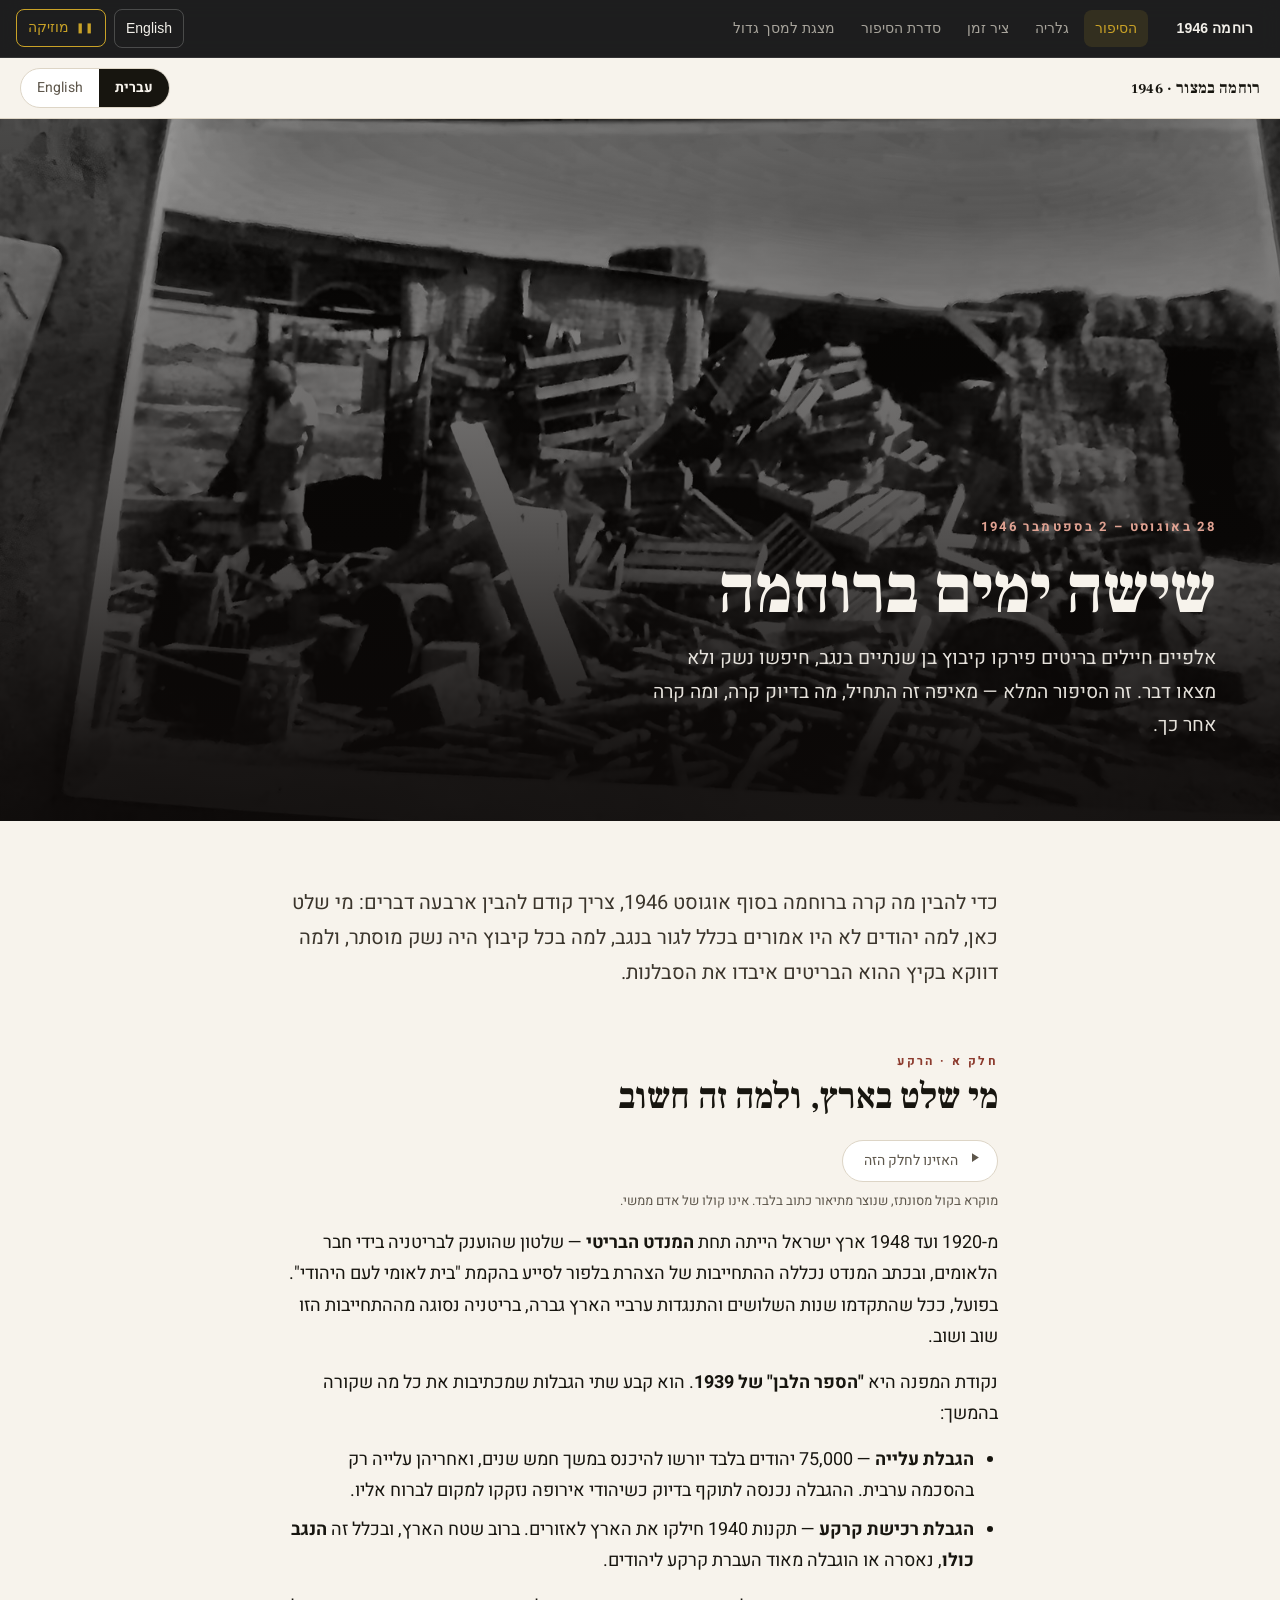
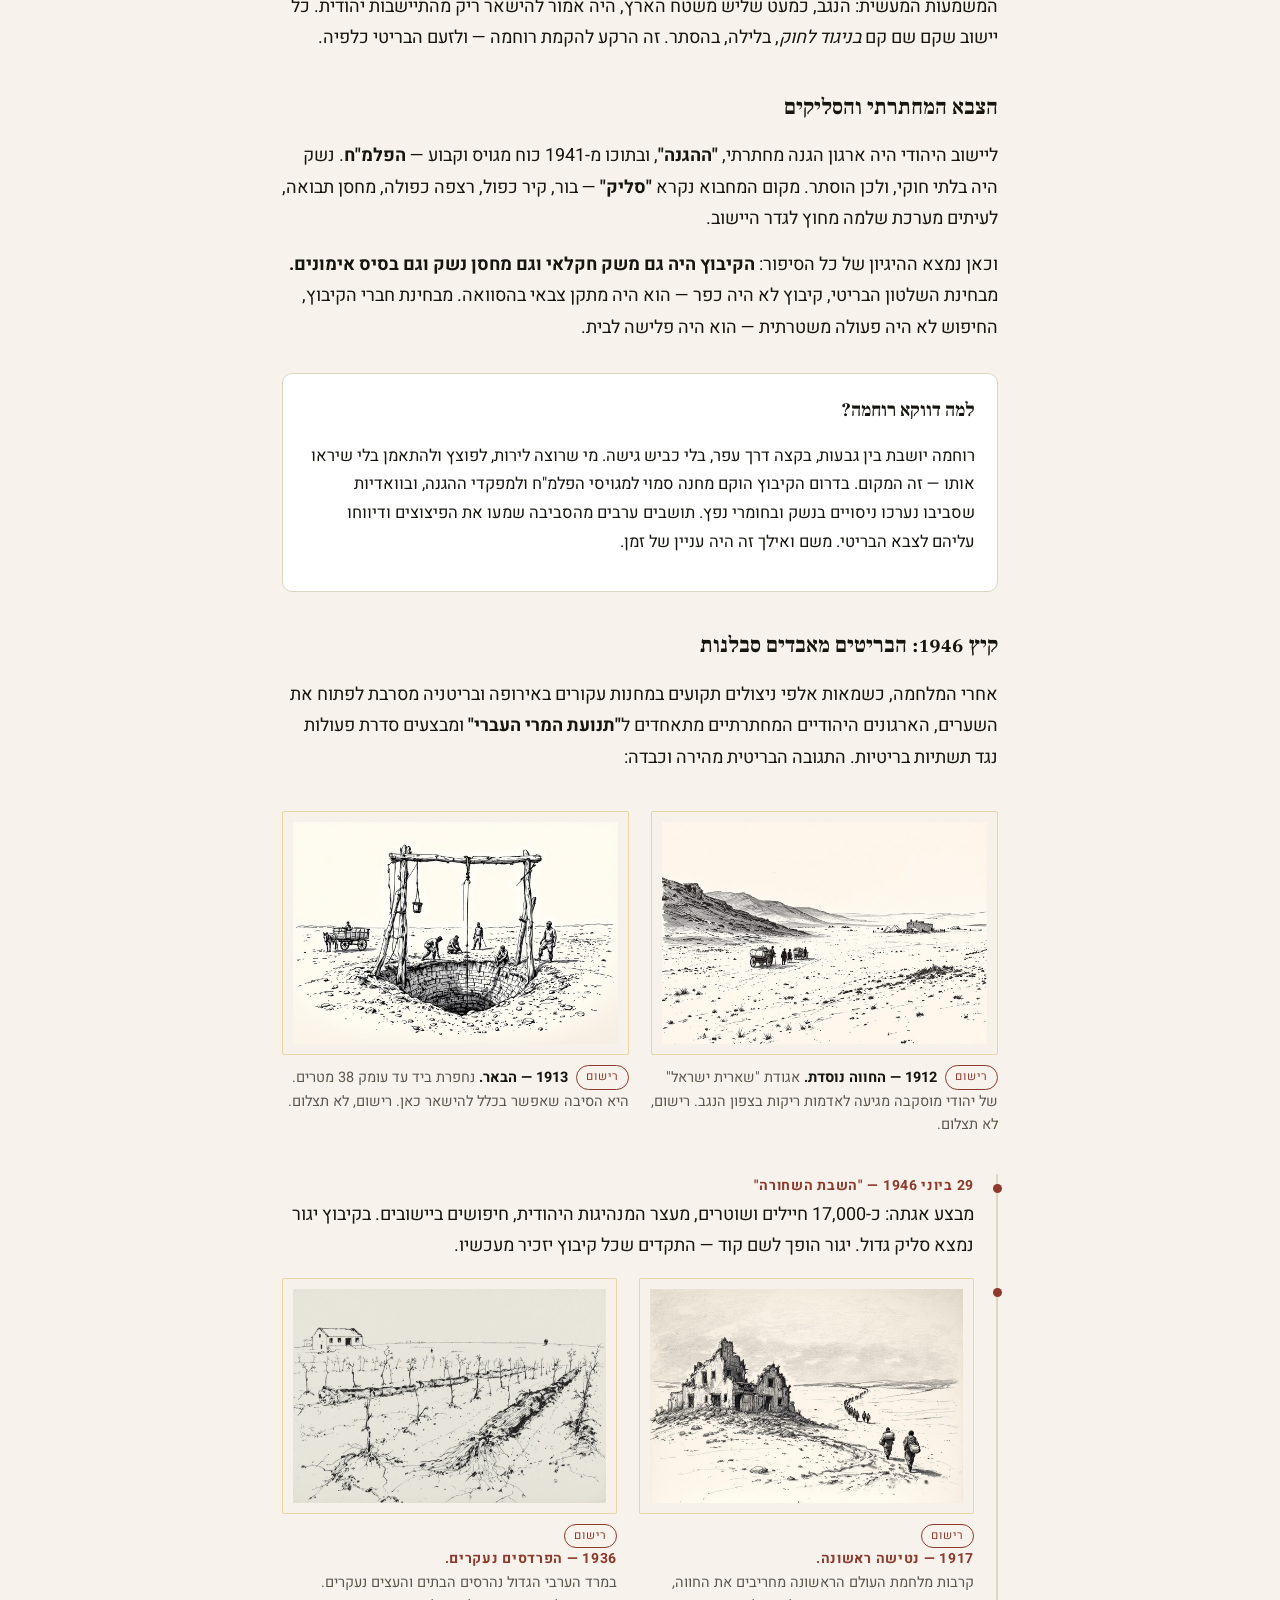
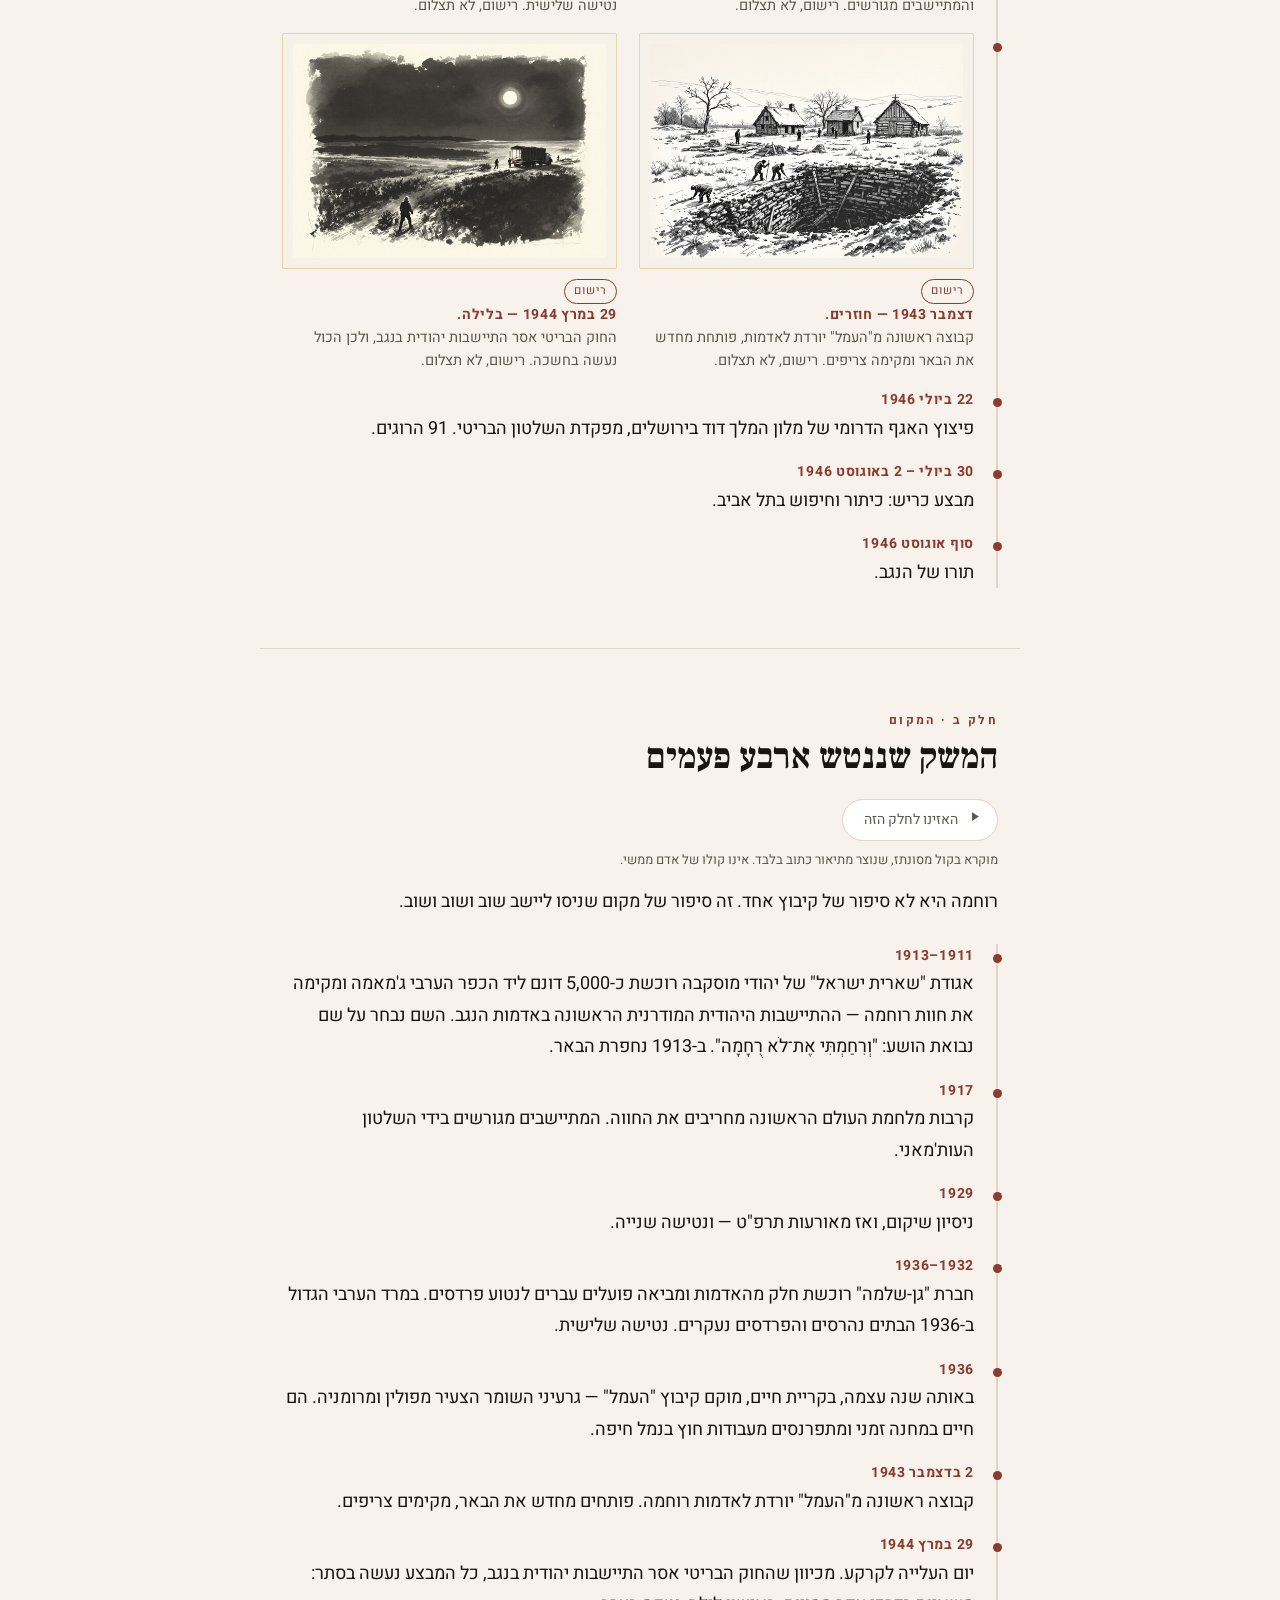
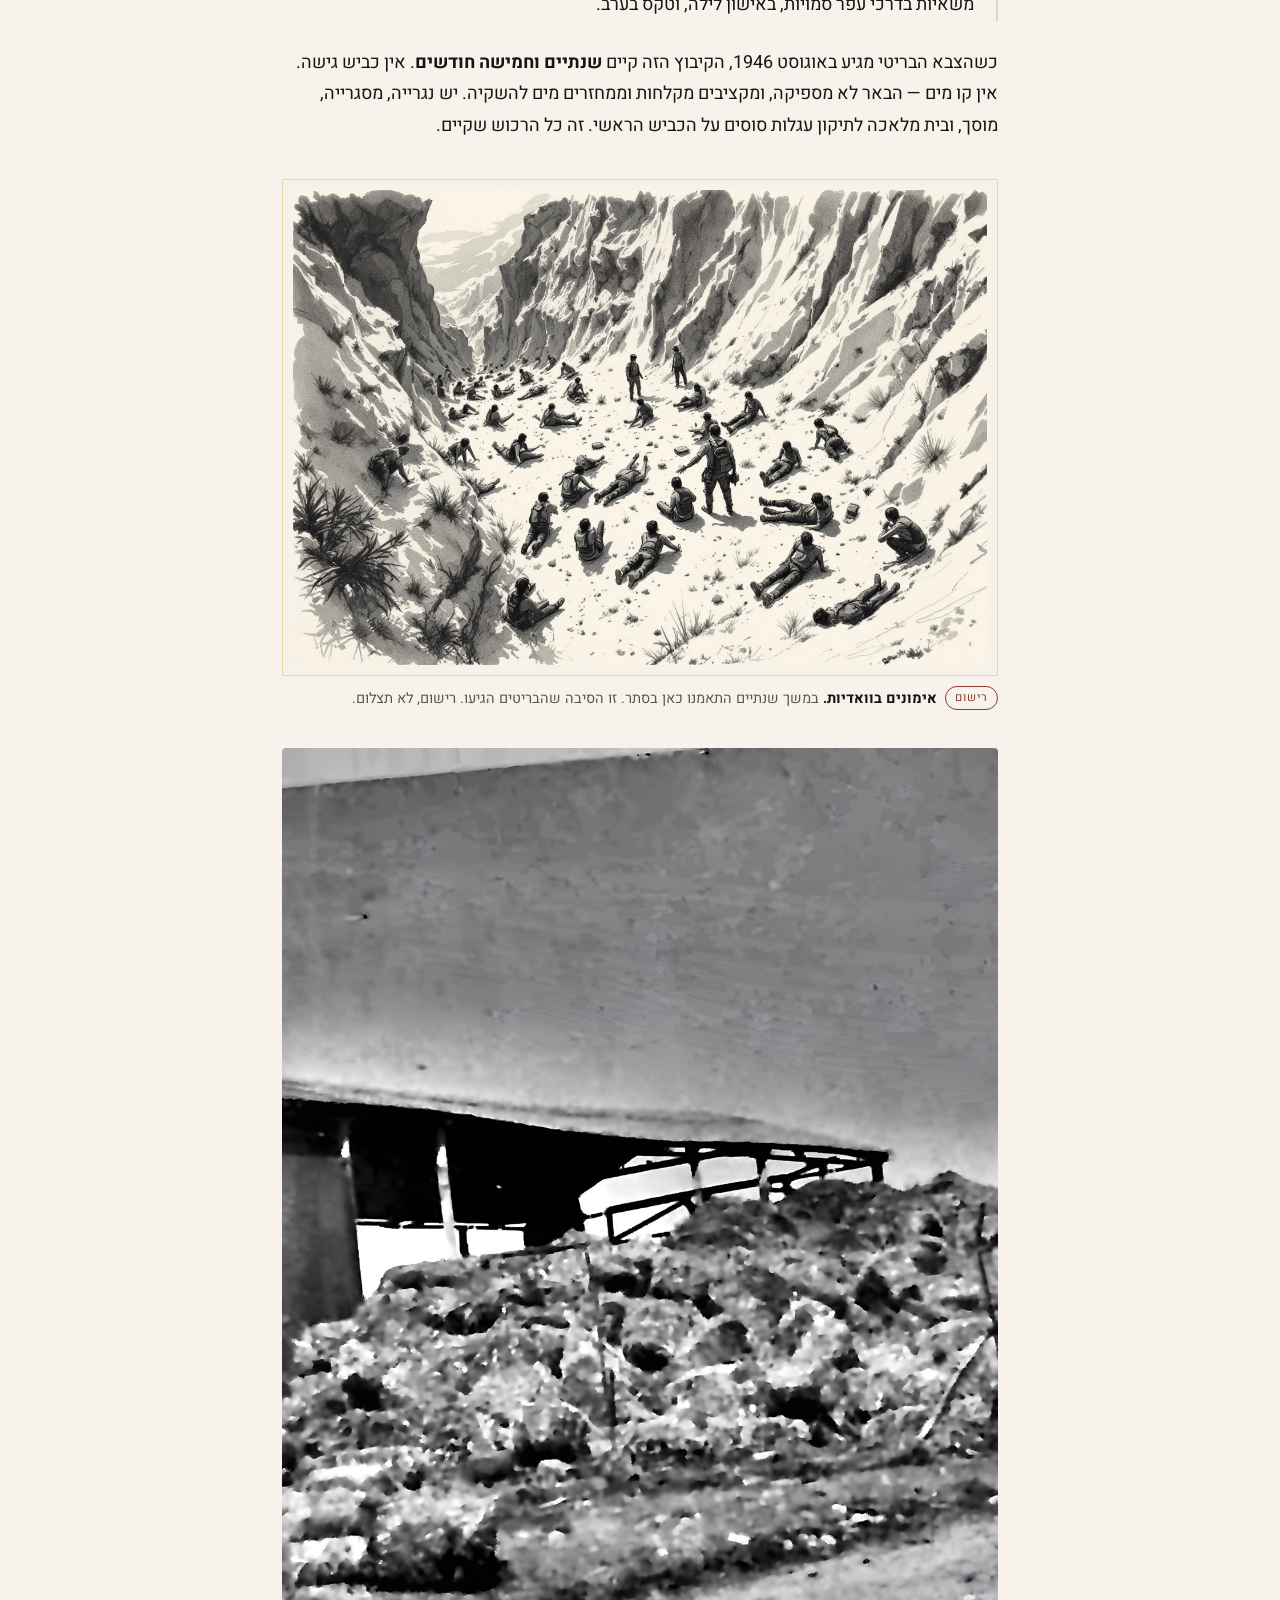
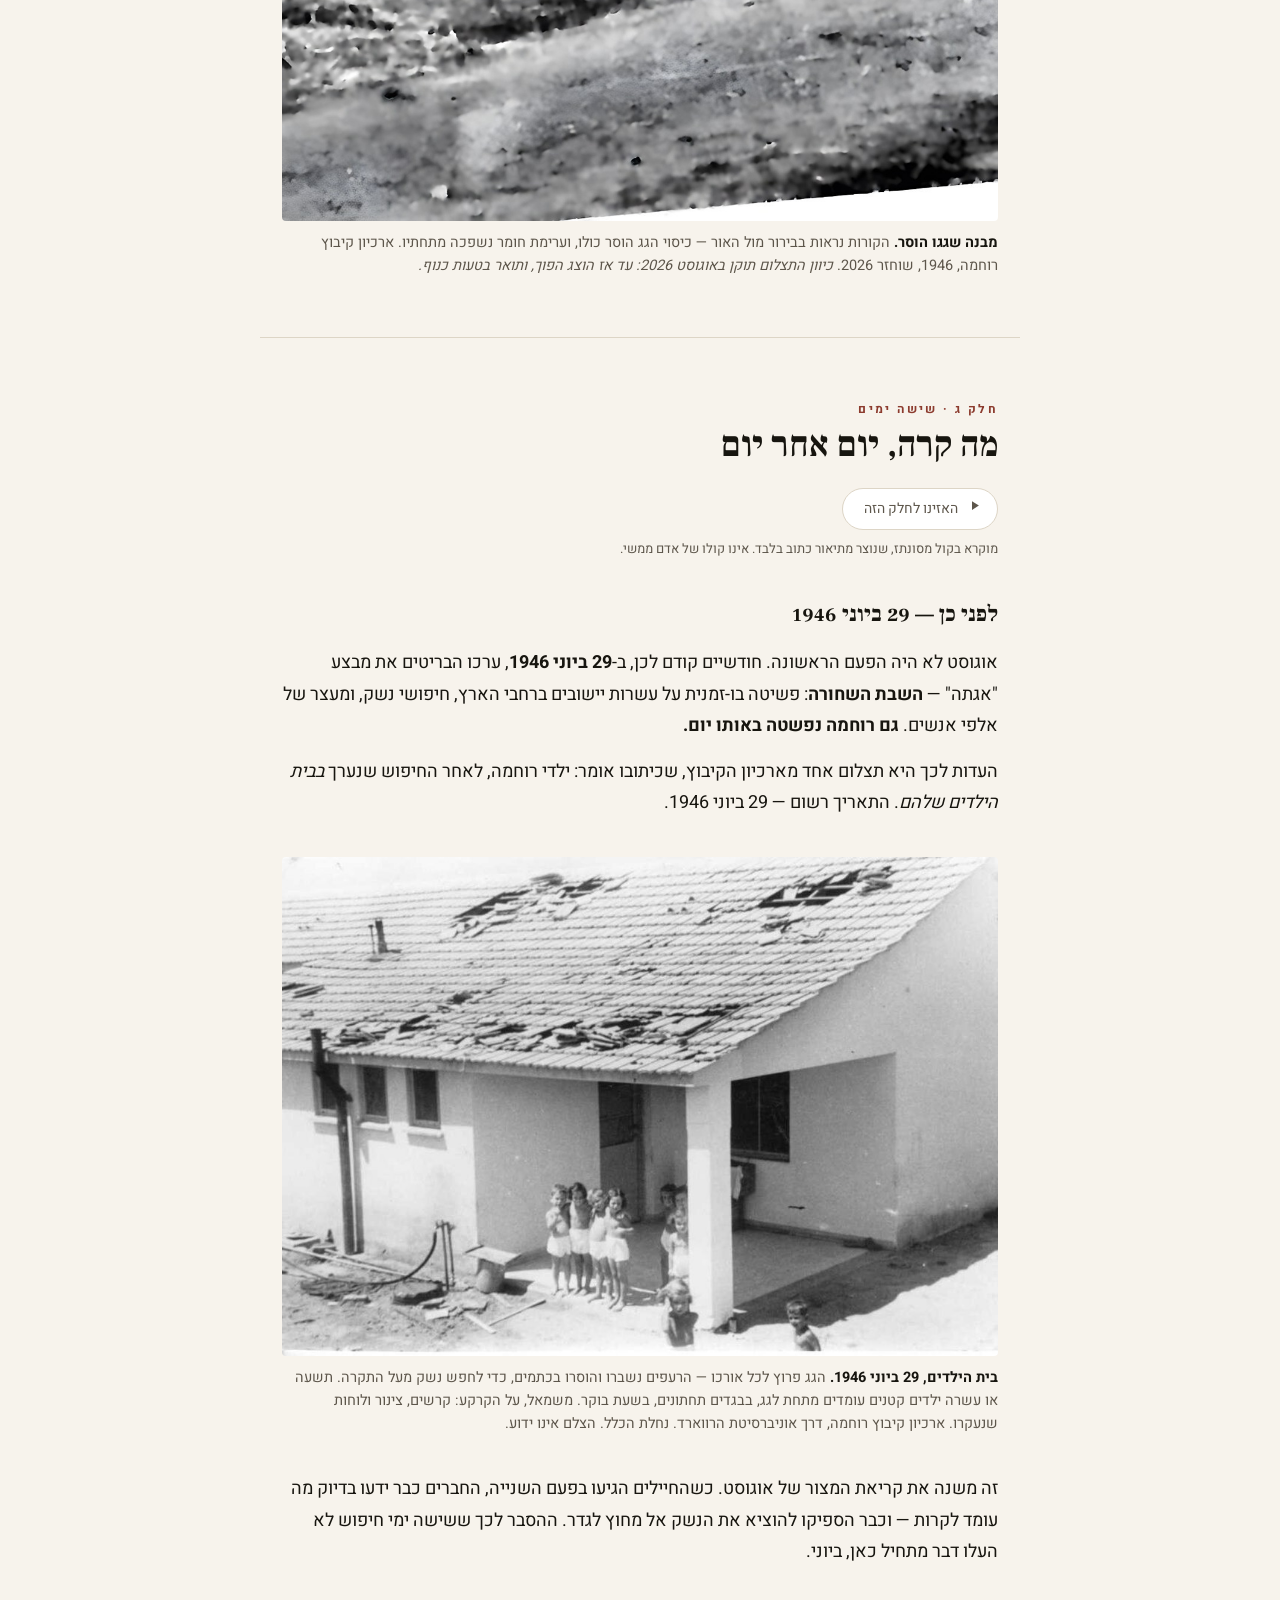
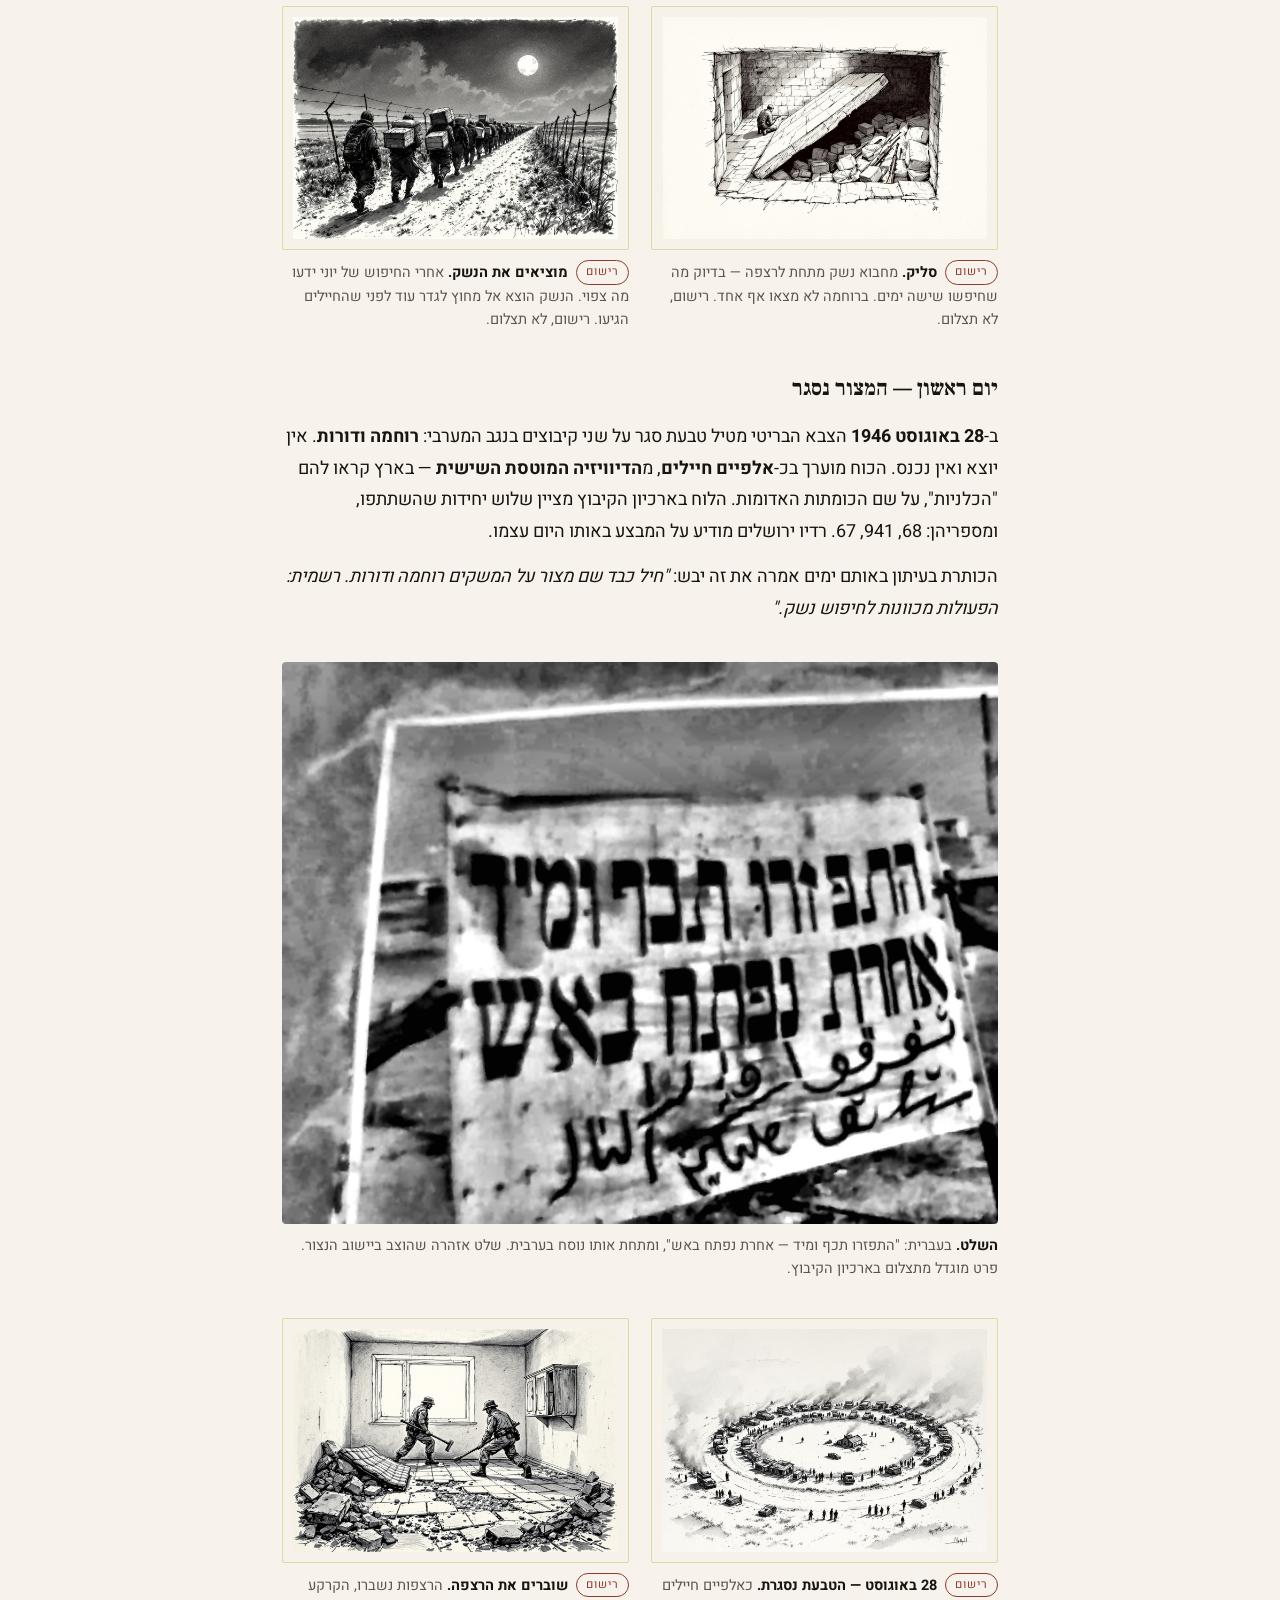
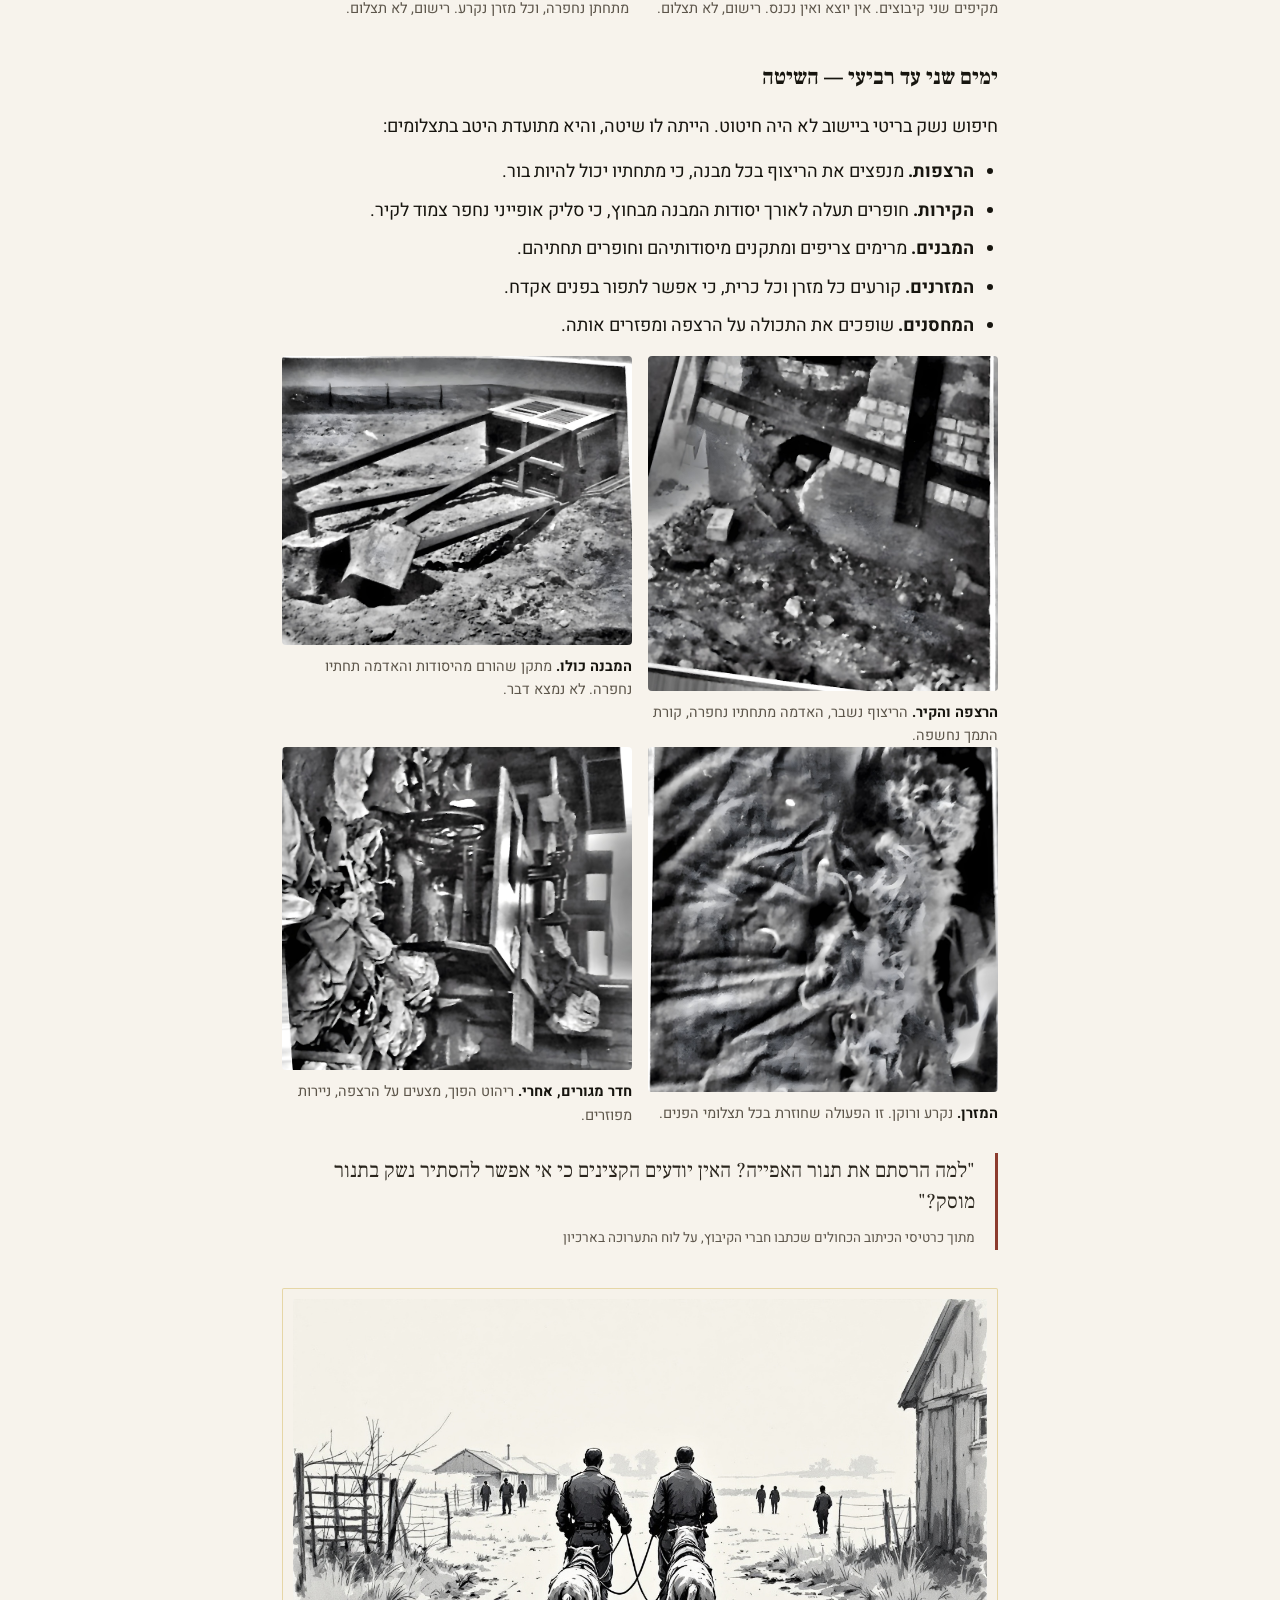
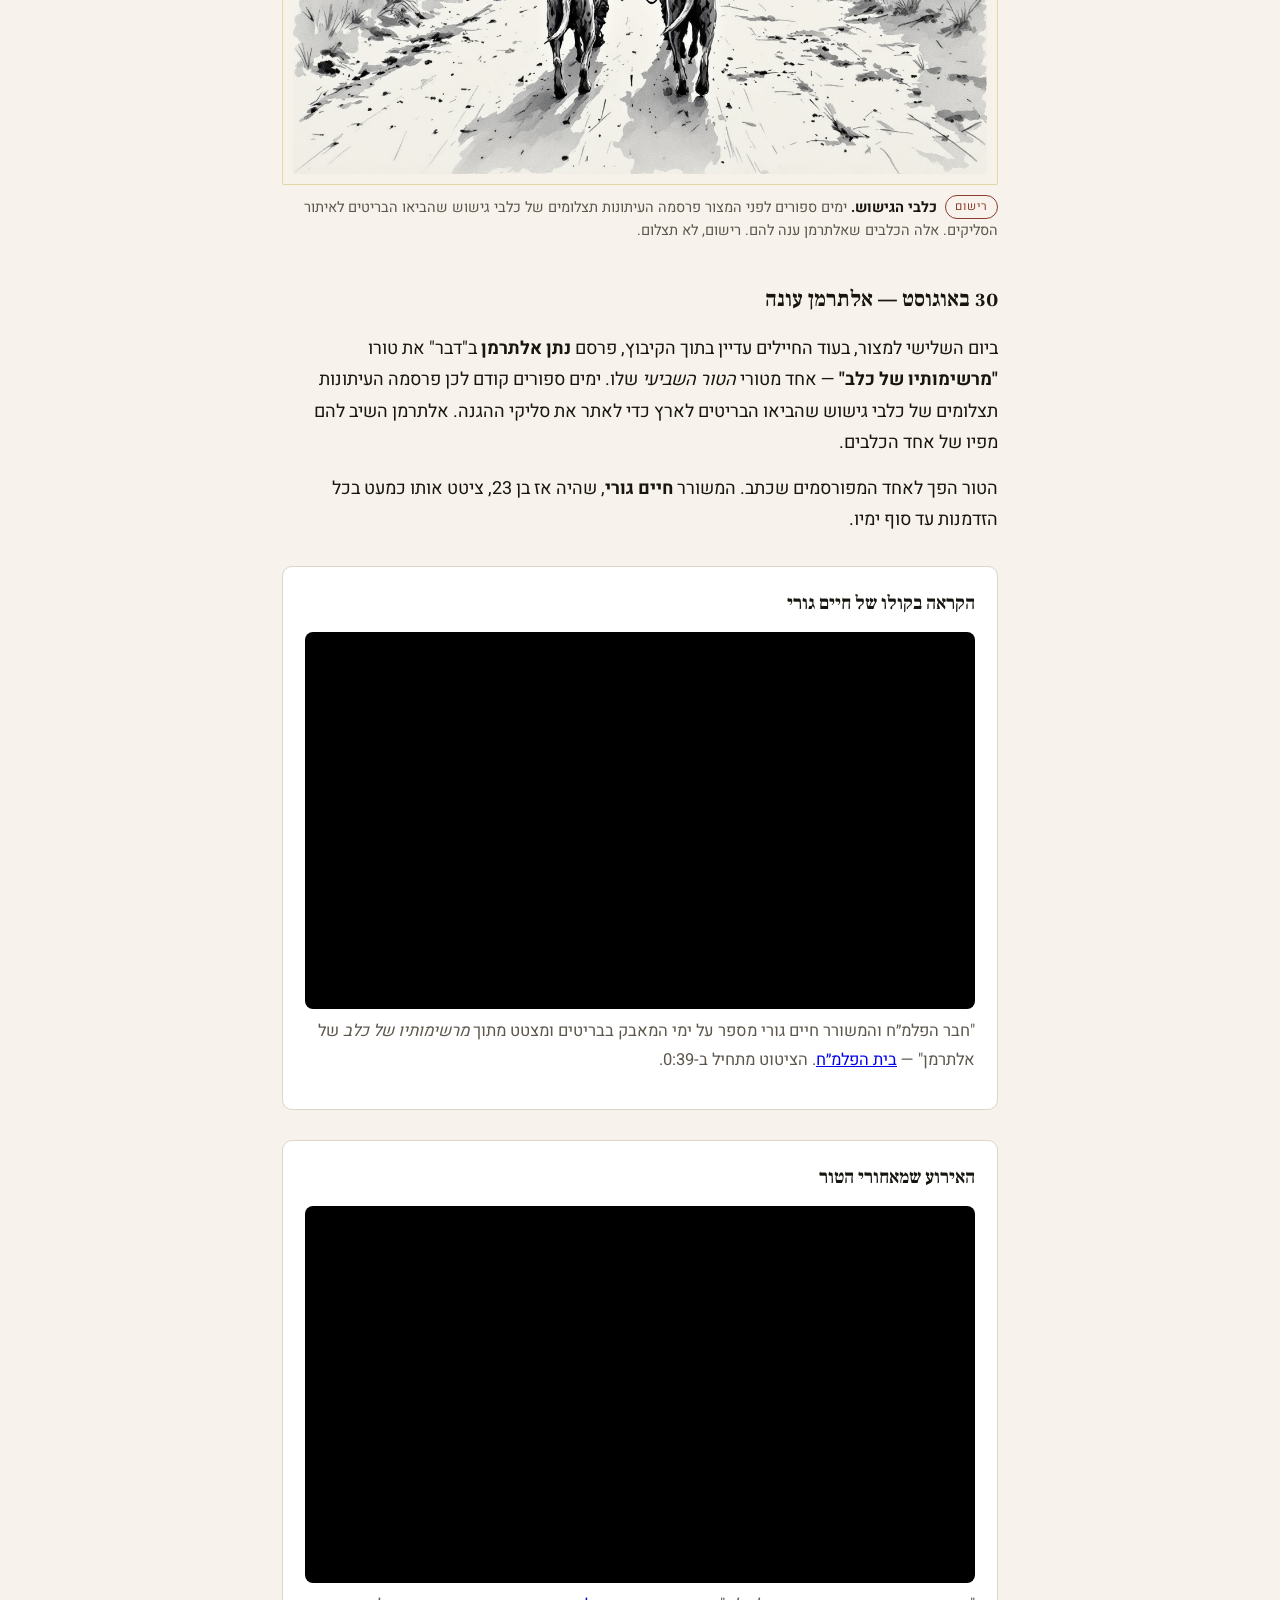
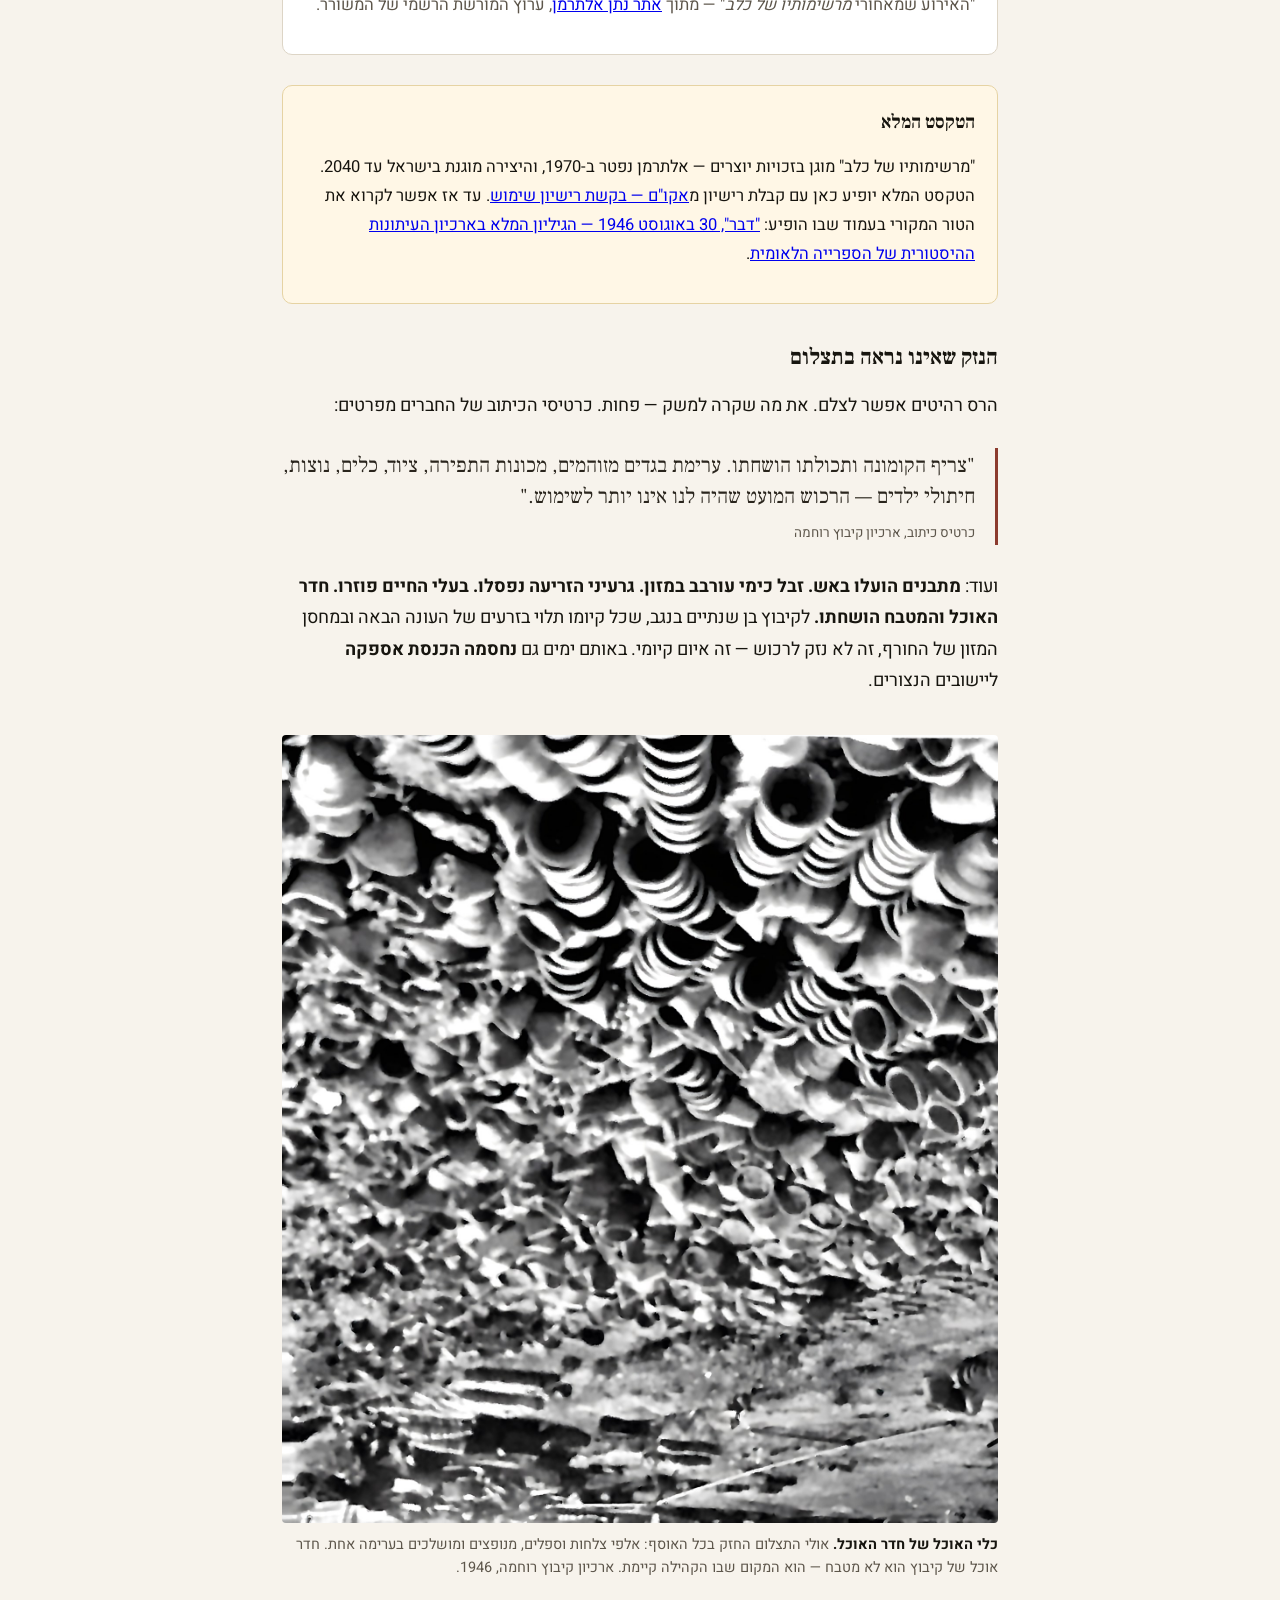
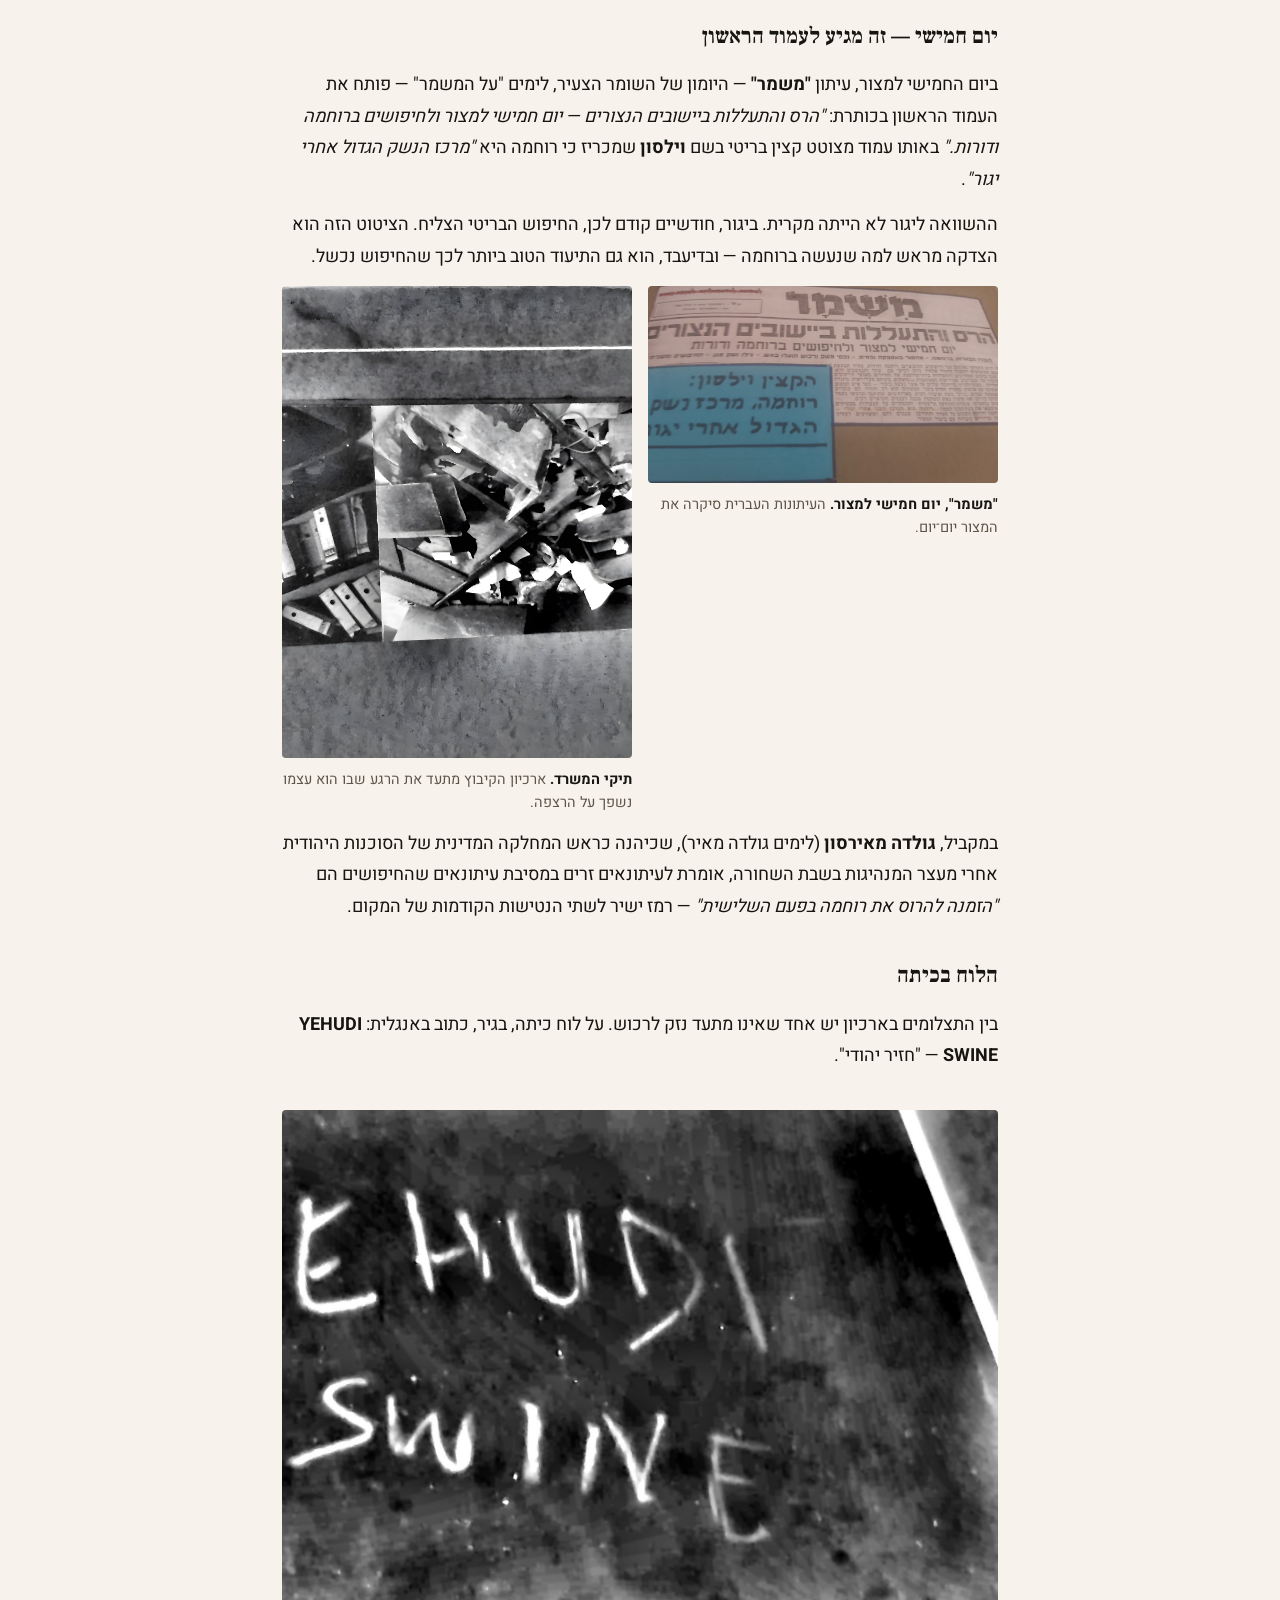
==== commit 57ee1416: "SEO and analytics catch-up after the recent changes" ====
--- a/index.html
+++ b/index.html
@@ -189,11 +189,12 @@
       "description": "In late August 1946 around two thousand British soldiers of the 6th Airborne Division cordoned Kibbutz Ruhama and Kibbutz Dorot in the Negev and searched them for weapons for six days. They found nothing. The full story in Hebrew and English, with restored photographs from the kibbutz archive.",
       "inLanguage": ["he", "en"],
       "datePublished": "2026-08-10",
-      "dateModified": "2026-08-10",
+      "dateModified": "2026-08-12",
       "image": [
         "https://ruhama1946.site/og.jpg",
         "https://ruhama1946.site/images/ai/ruhama_1946_45_ai.jpg",
-        "https://ruhama1946.site/images/p2_the_warning_sign.jpg"
+        "https://ruhama1946.site/images/p2_the_warning_sign.jpg",
+        "https://ruhama1946.site/images/childrens_house_june_1946.jpg"
       ],
       "author":    { "@type": "Organization", "name": "Kibbutz Ruhama Archive" },
       "publisher": { "@type": "Organization", "name": "Kibbutz Ruhama Archive" },
@@ -203,6 +204,11 @@
         { "@type": "Place",  "name": "Kibbutz Dorot" },
         { "@type": "Event",  "name": "British weapons search at Ruhama and Dorot",
           "startDate": "1946-08-28", "endDate": "1946-09-02",
+          "location": { "@type": "Place", "name": "Ruhama, Negev, Mandatory Palestine" } },
+        { "@type": "Event",  "name": "Operation Agatha (Black Sabbath) search at Ruhama",
+          "alternateName": "\u05d4\u05e9\u05d1\u05ea \u05d4\u05e9\u05d7\u05d5\u05e8\u05d4",
+          "startDate": "1946-06-29", "endDate": "1946-06-29",
+          "description": "Ruhama was searched on Black Sabbath, two months before the August siege. The children's house was searched and photographed.",
           "location": { "@type": "Place", "name": "Ruhama, Negev, Mandatory Palestine" } },
         { "@type": "Thing", "name": "British Mandate for Palestine" },
         { "@type": "Thing", "name": "Haganah" },
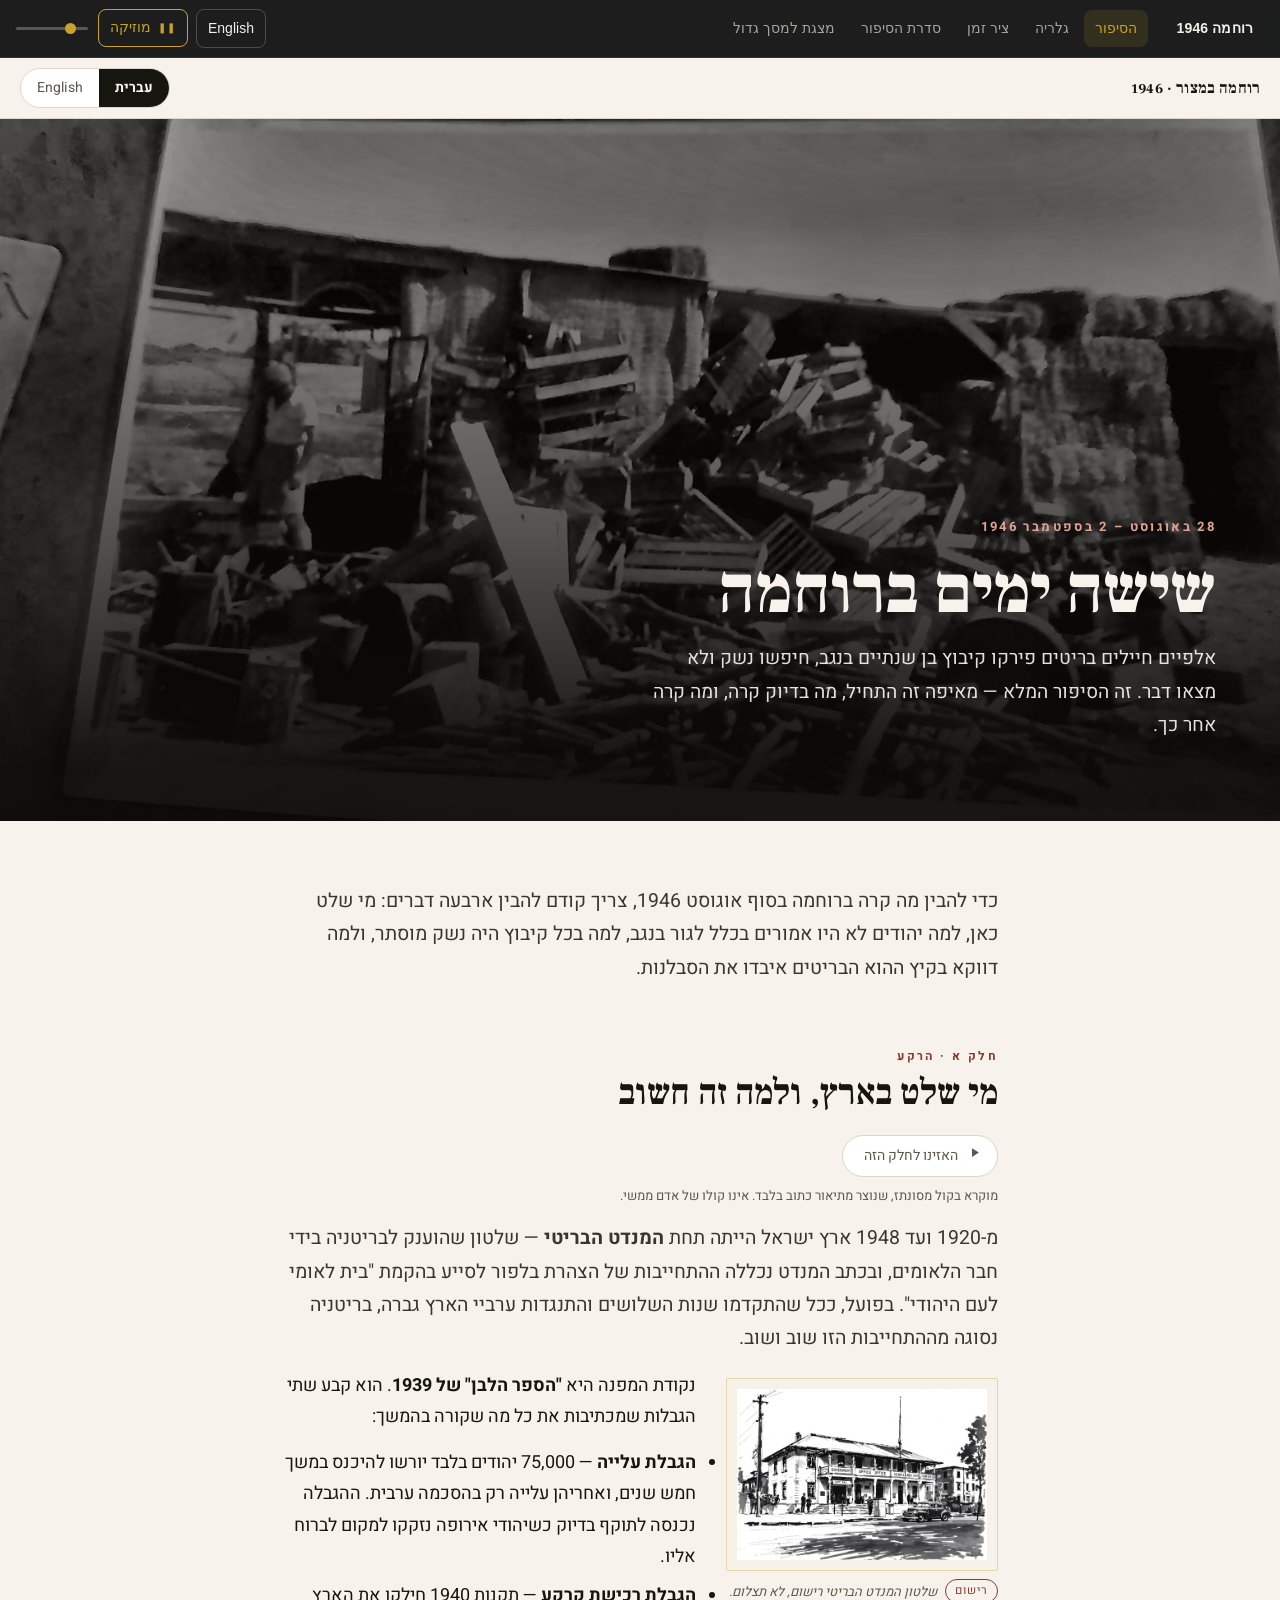
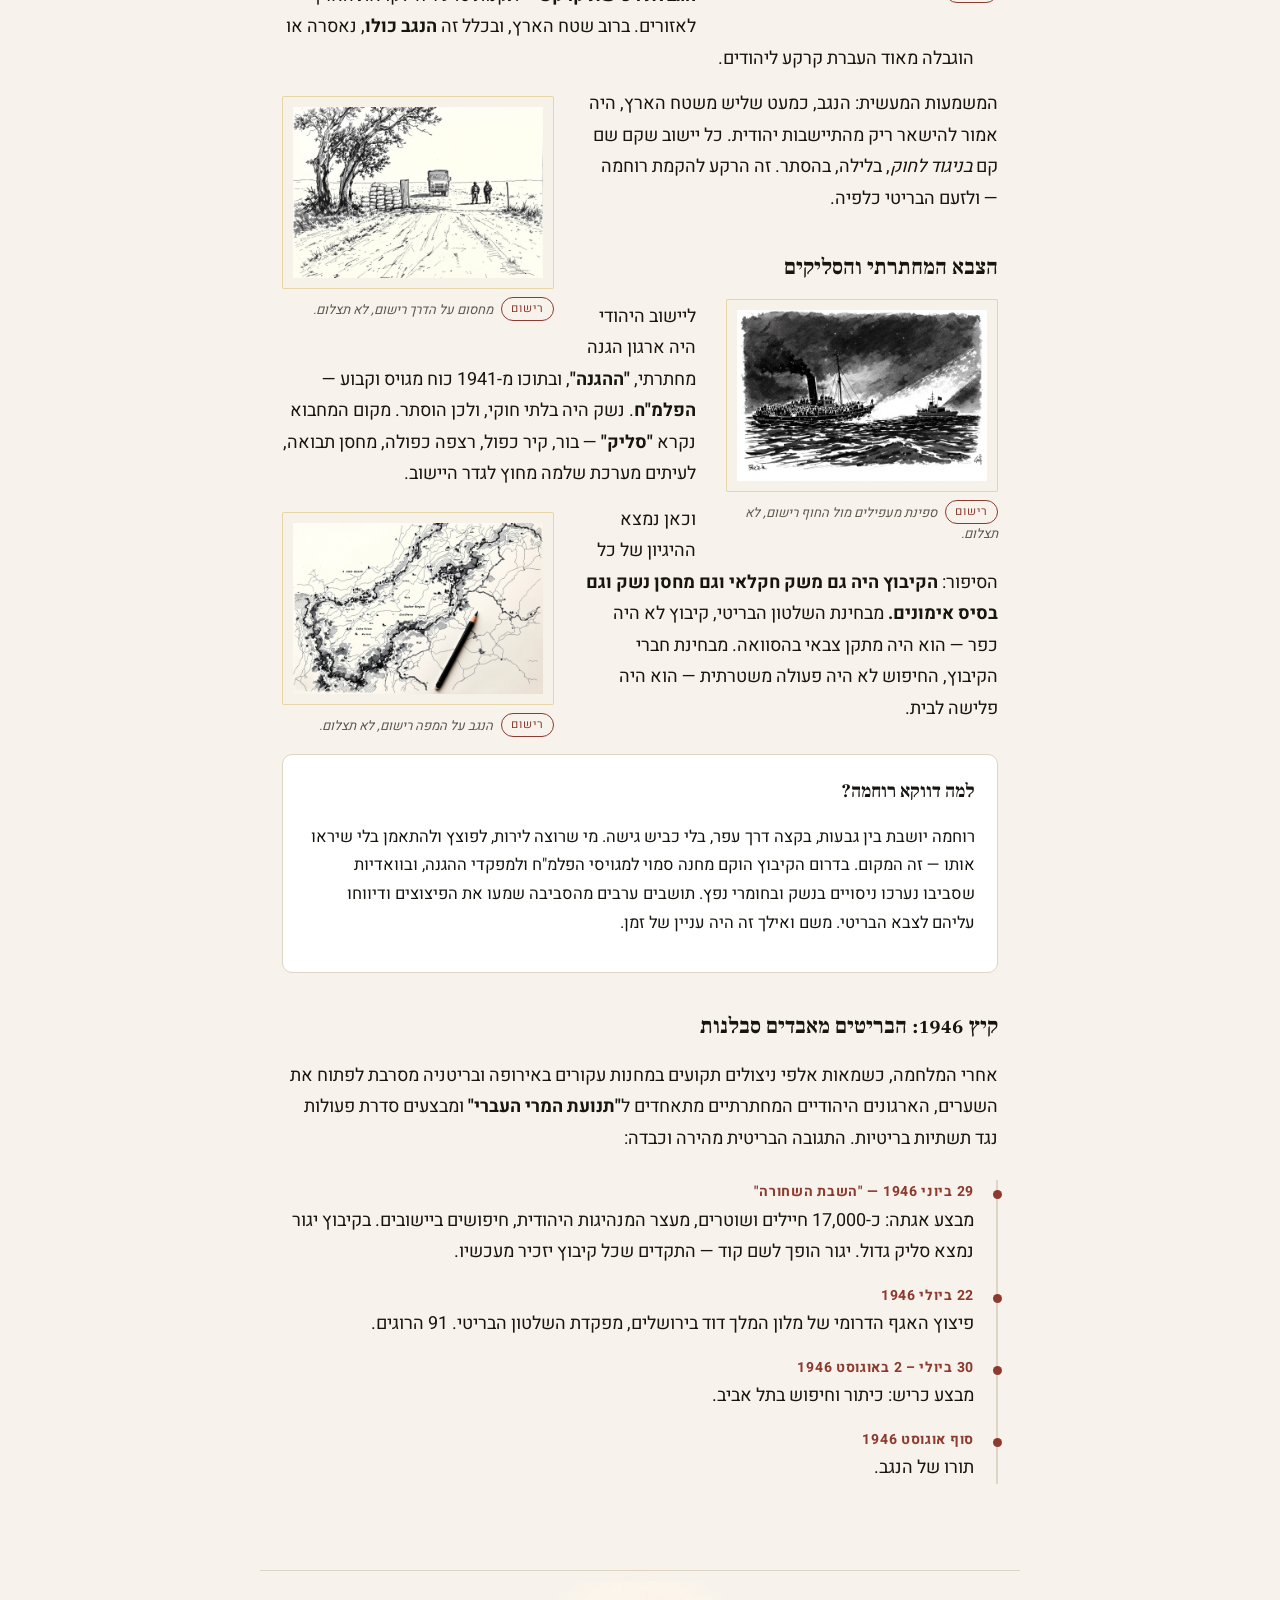
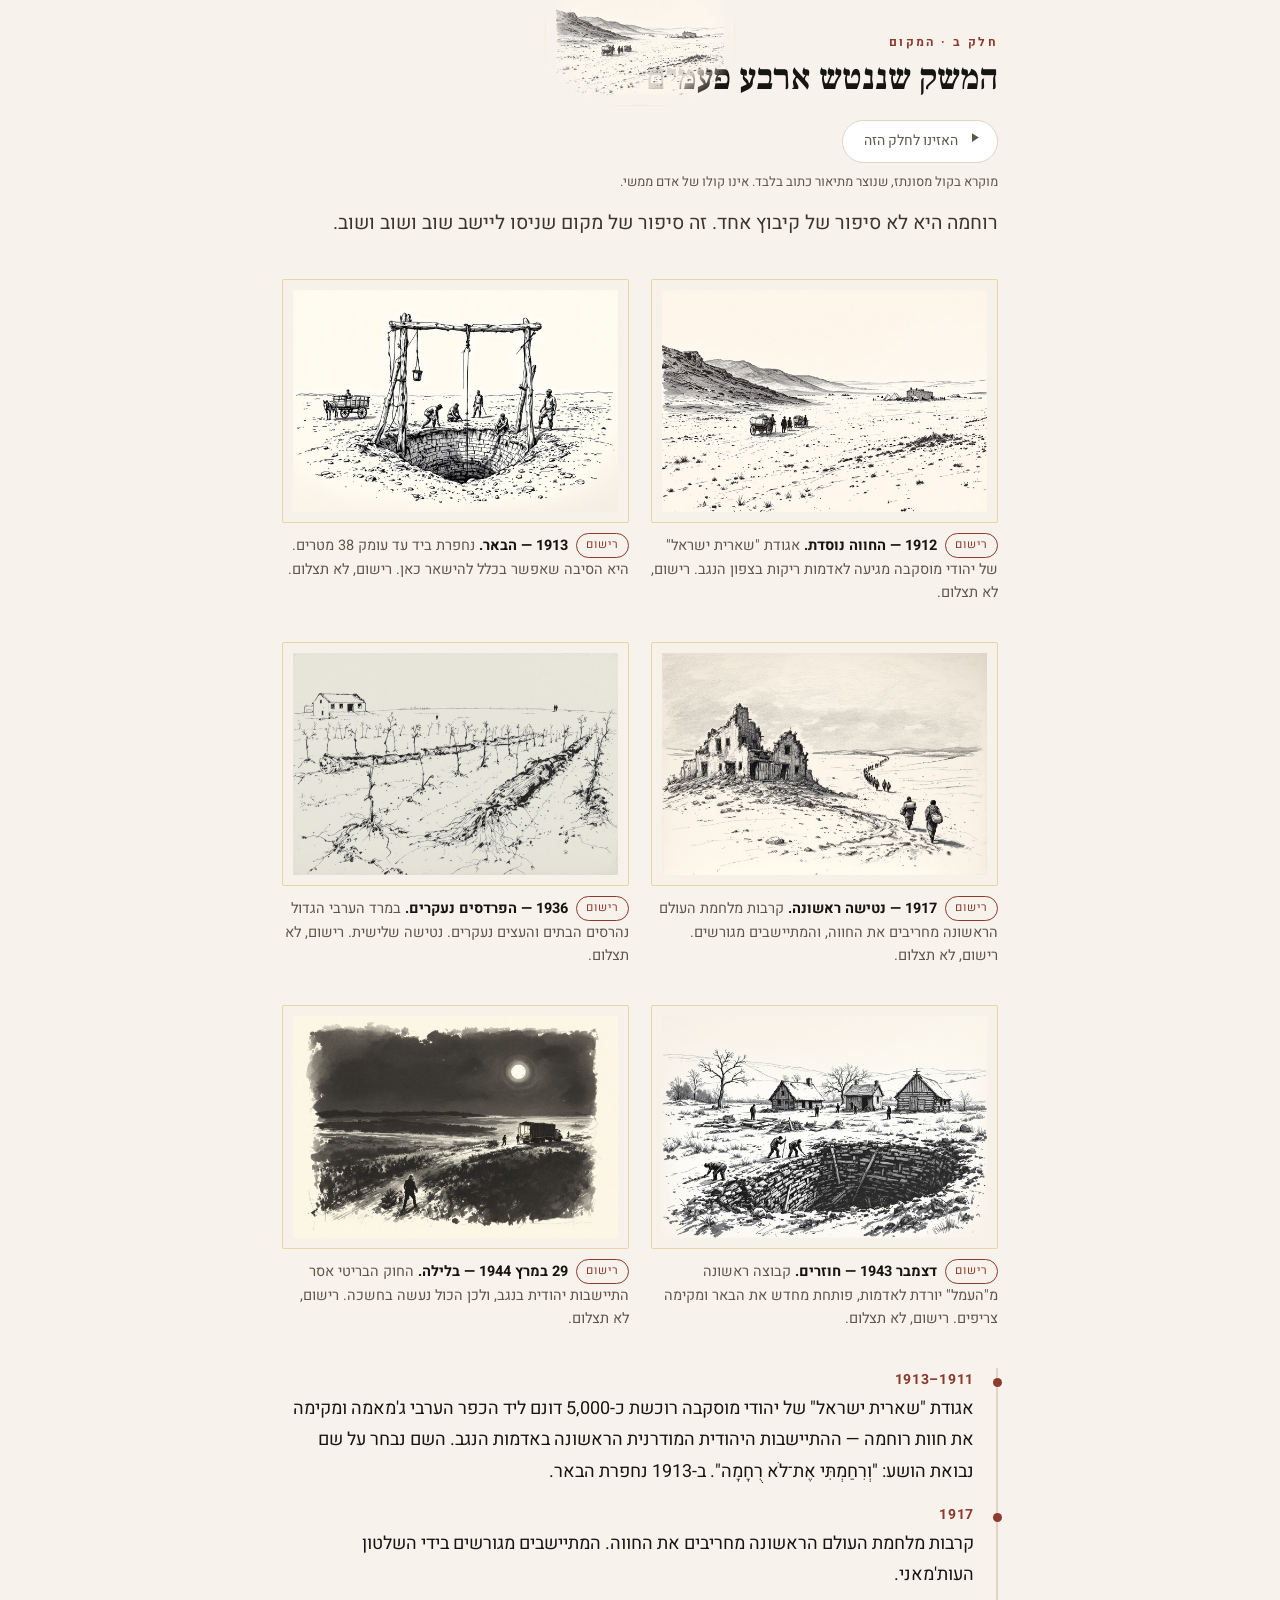
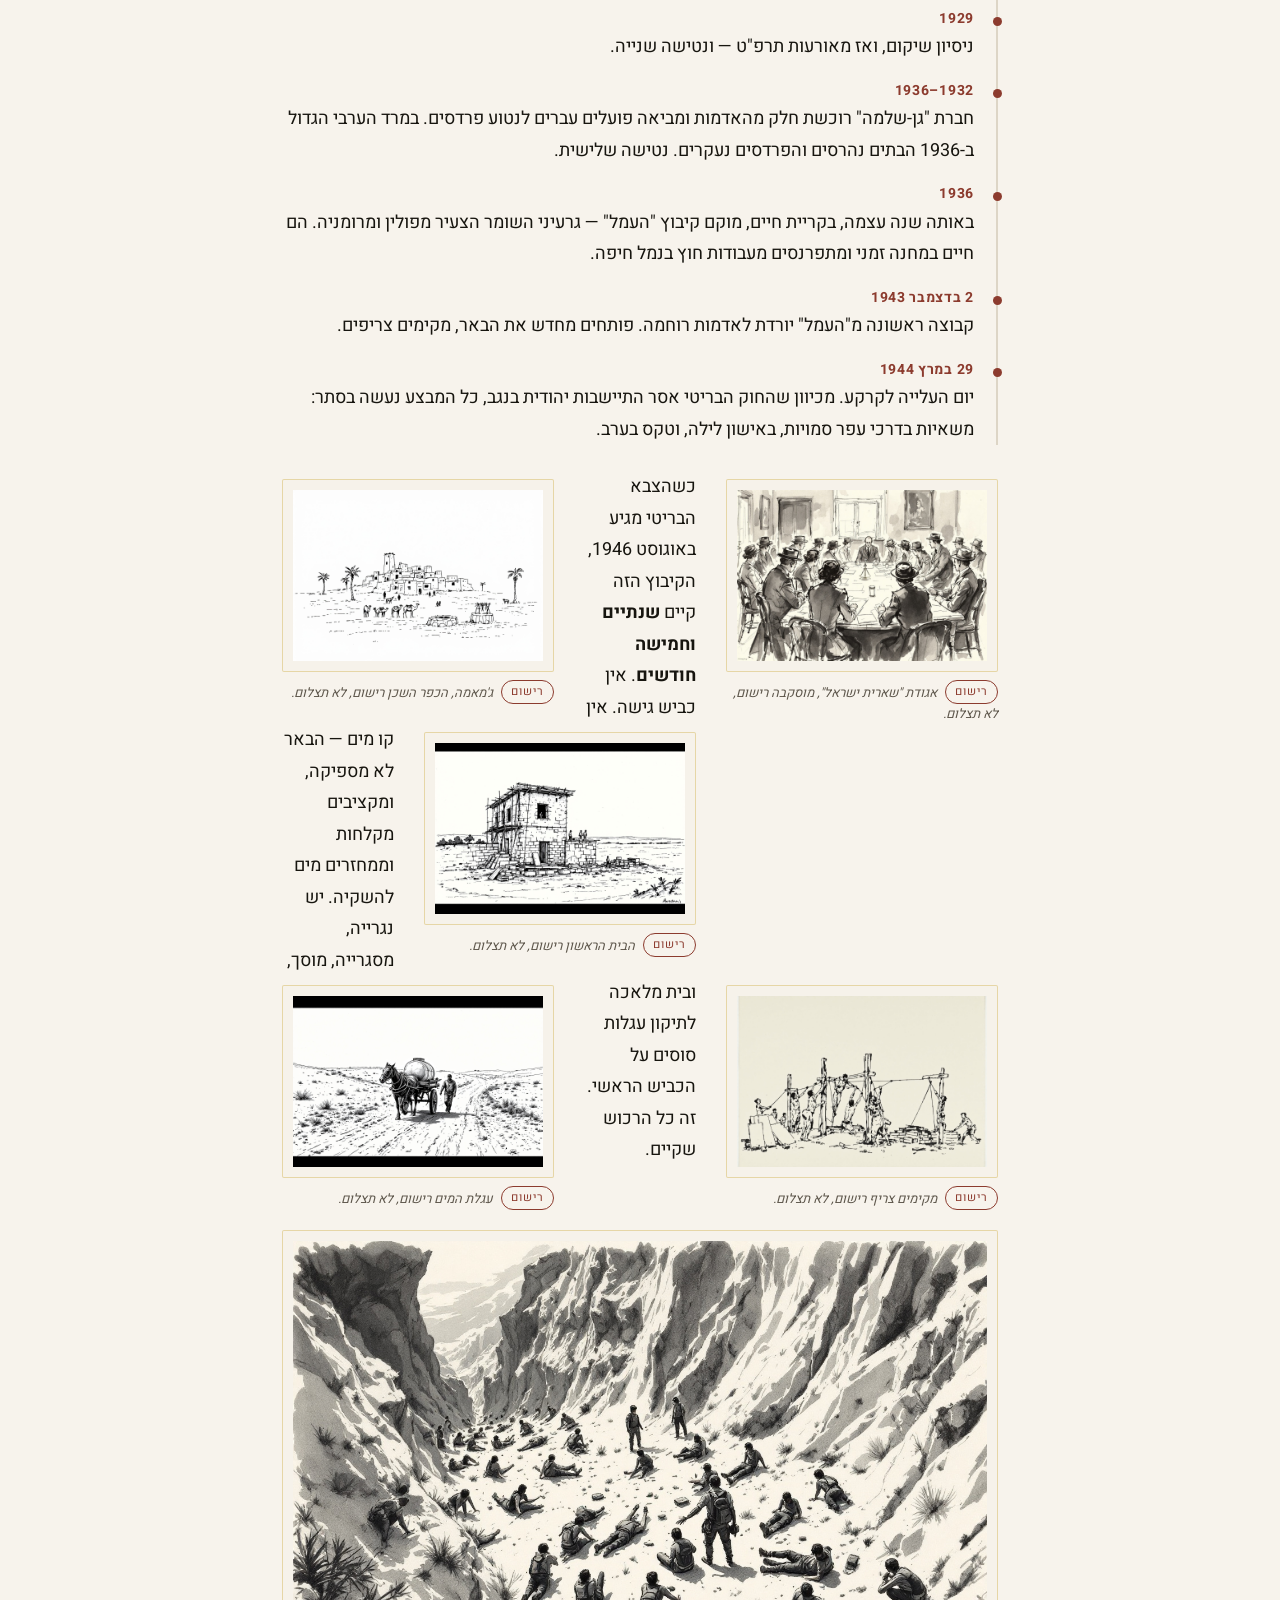
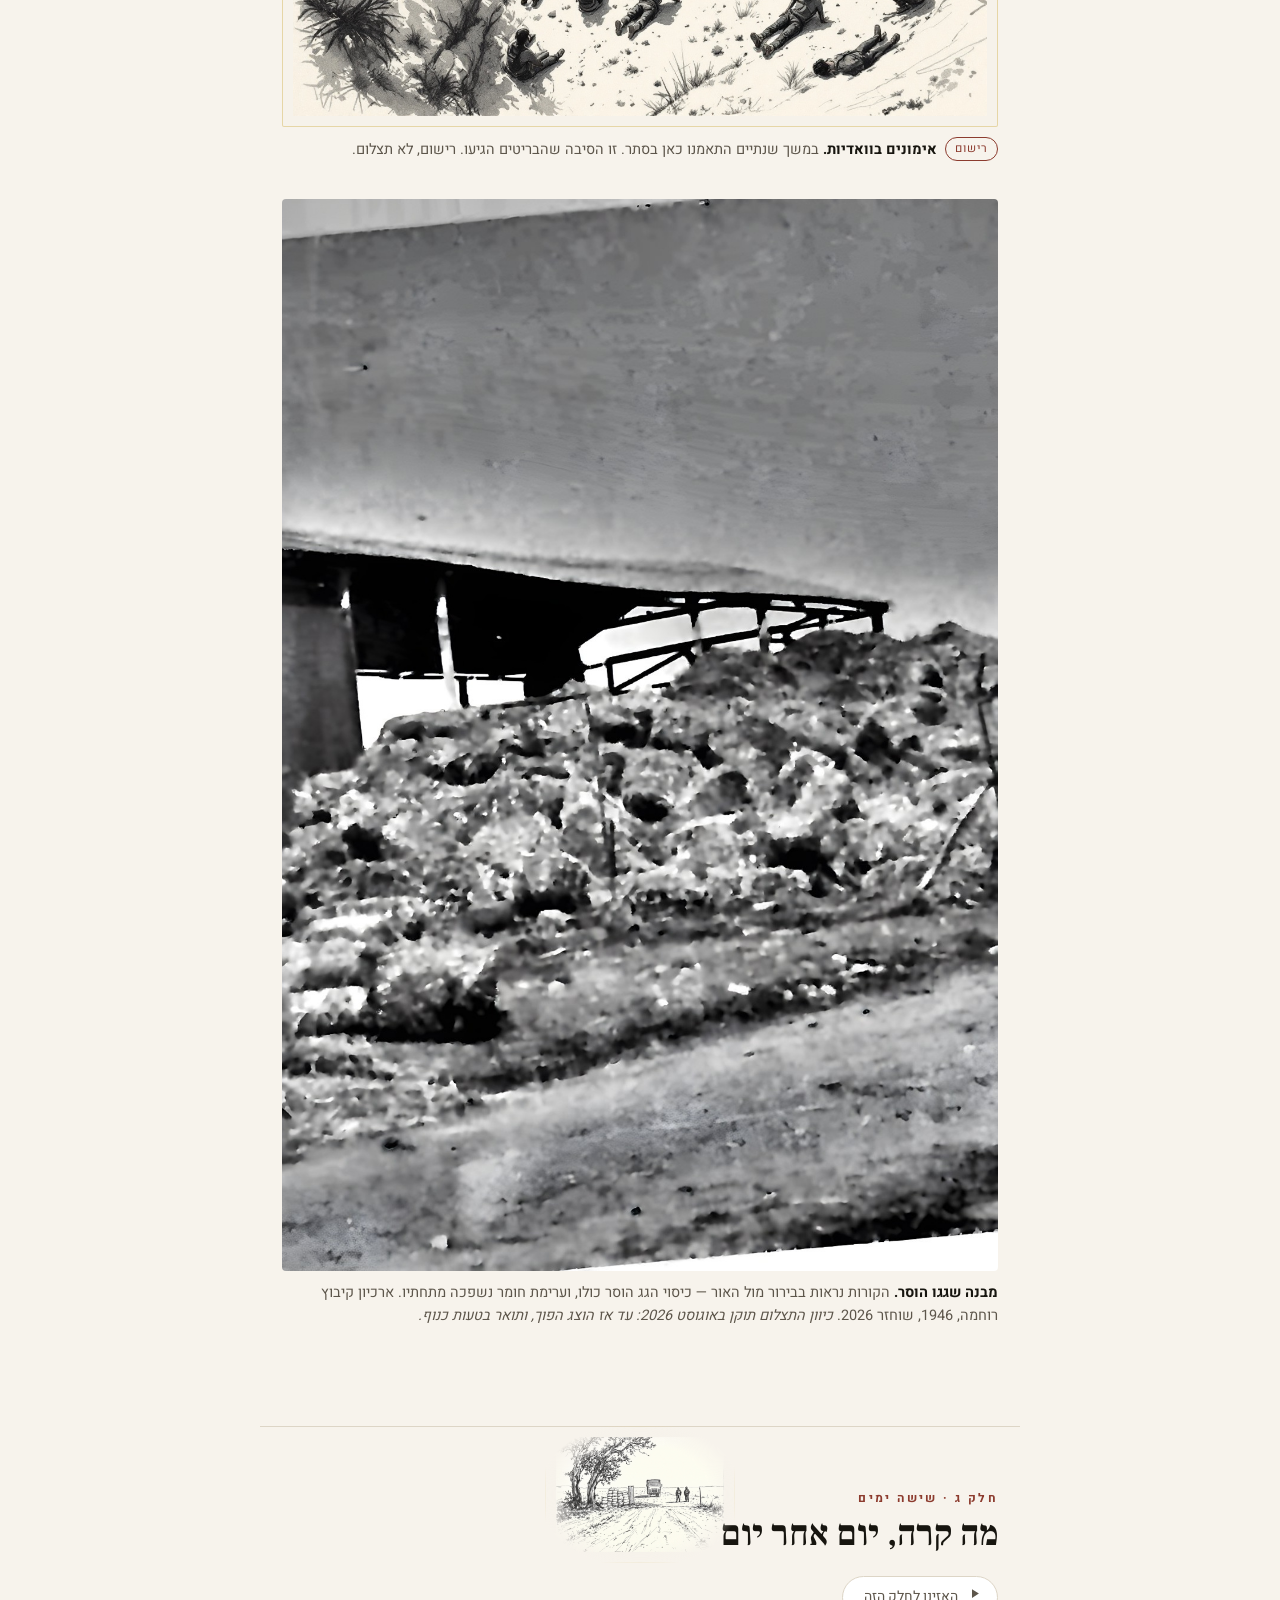
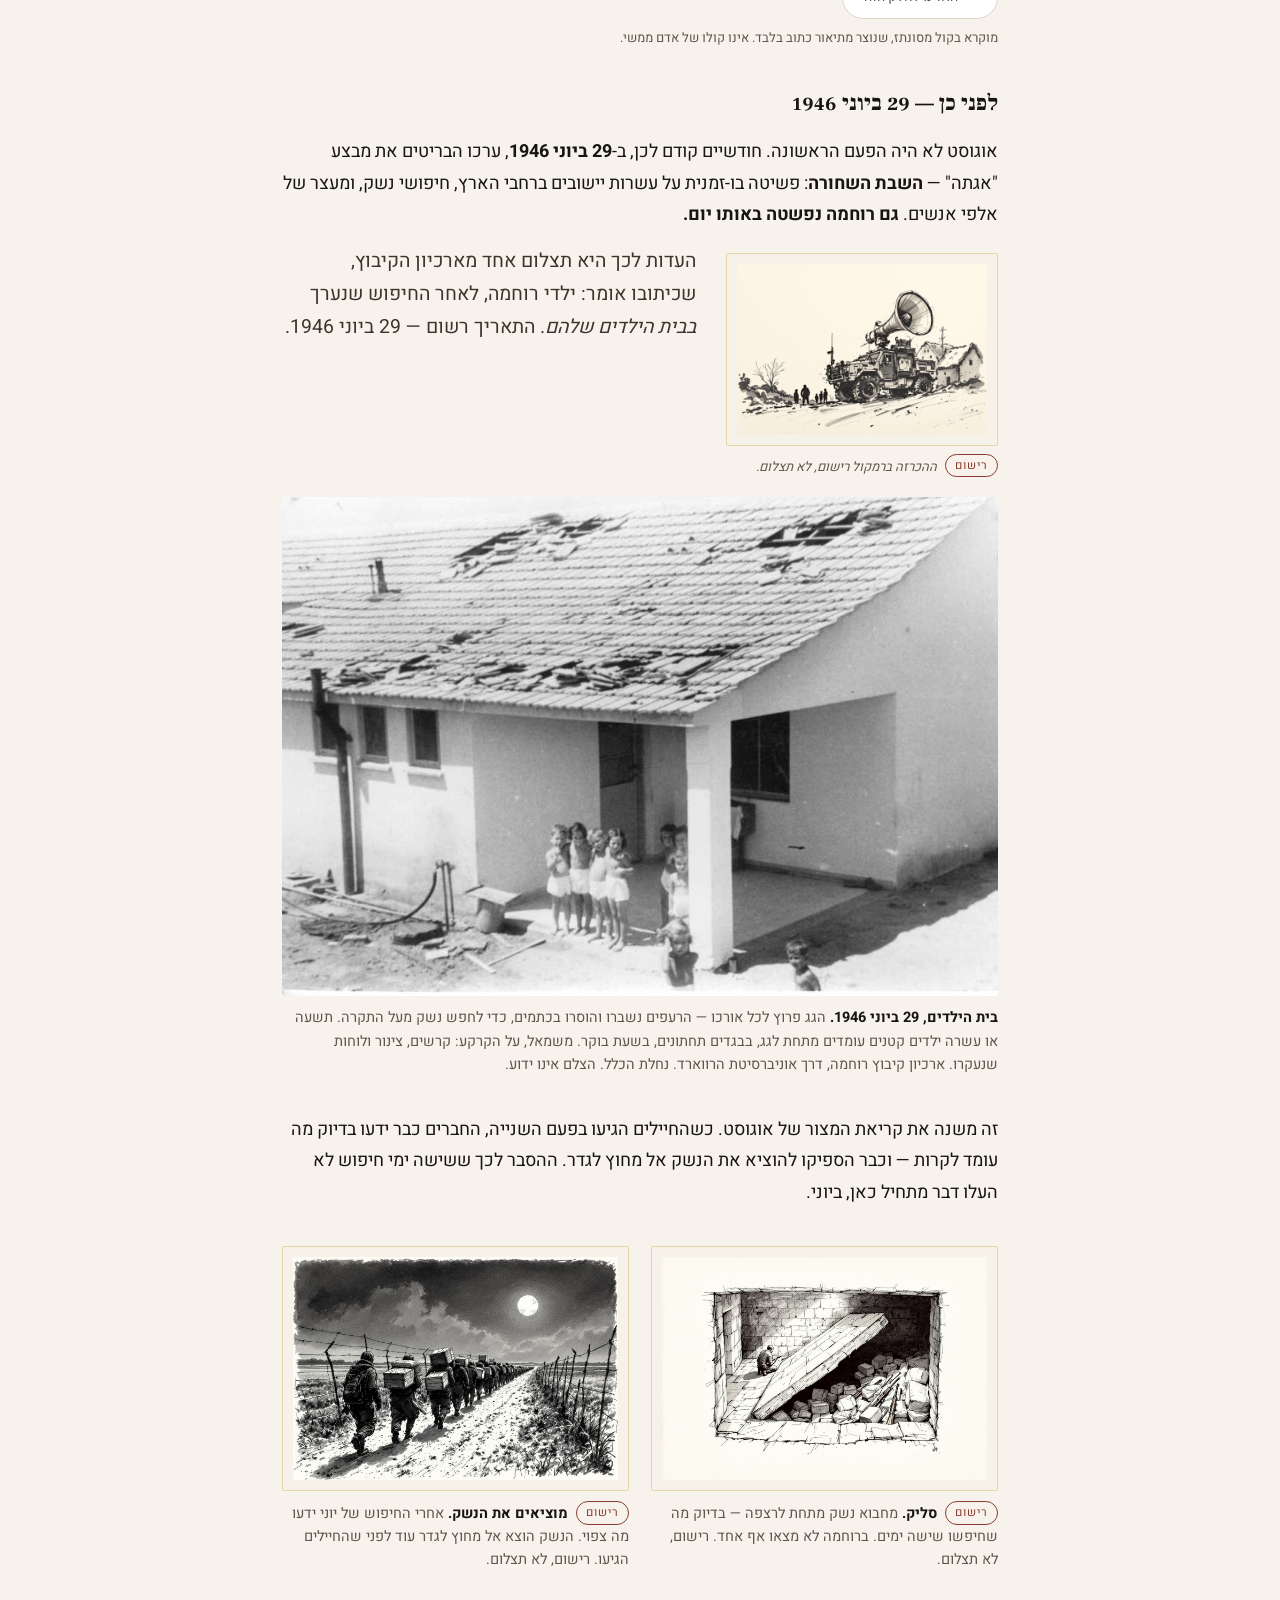
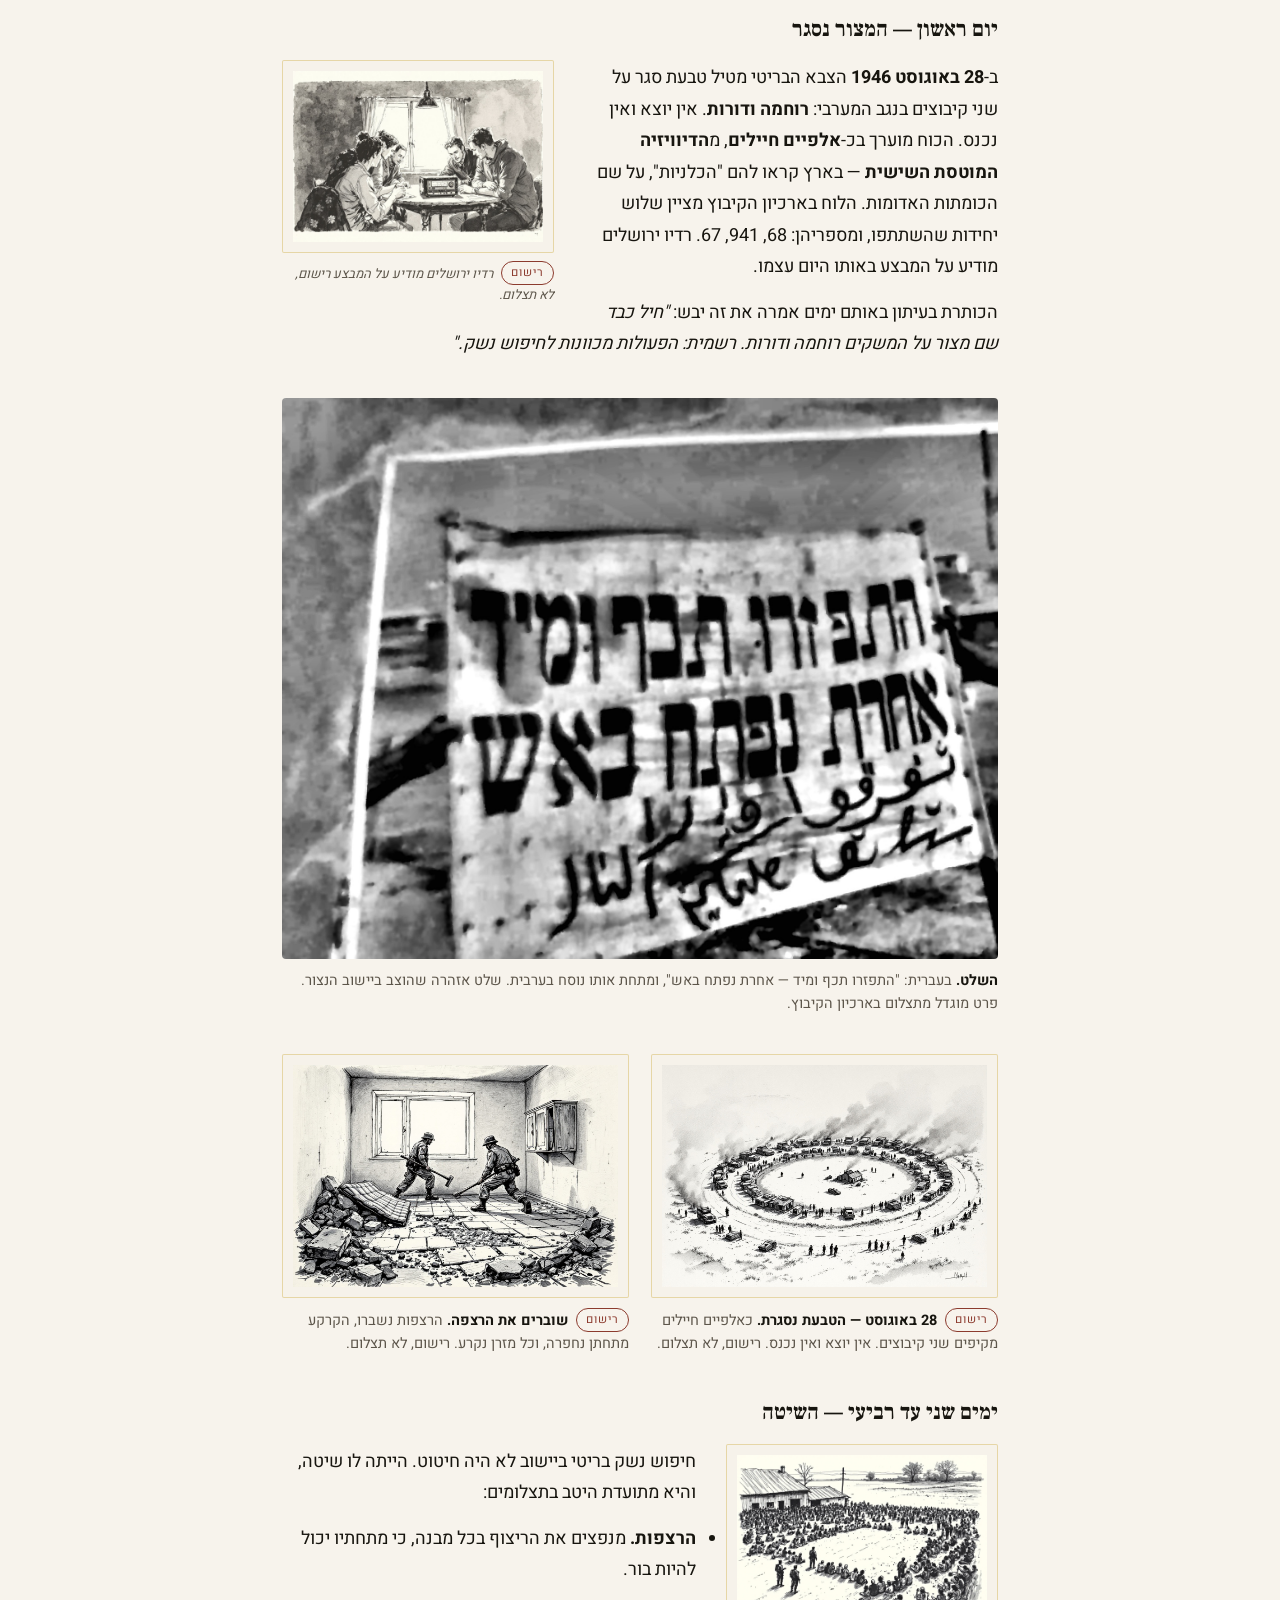
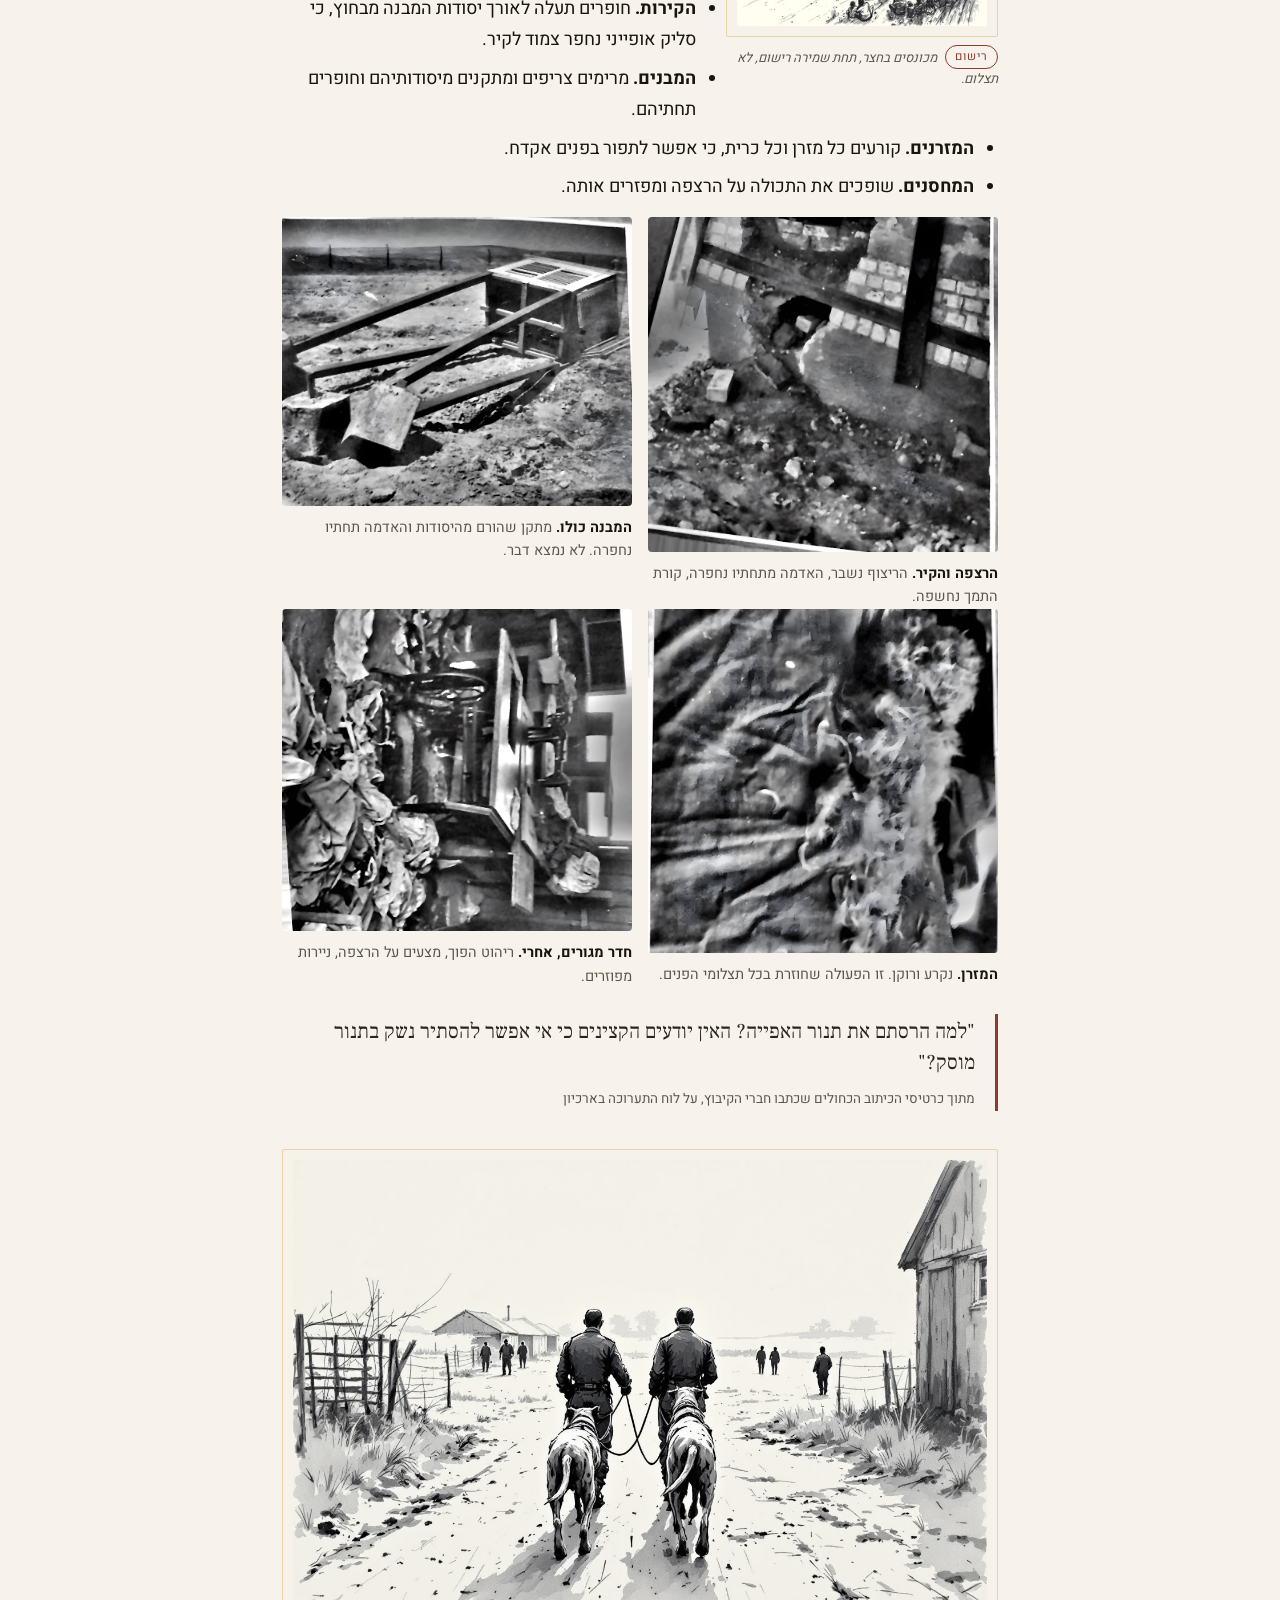
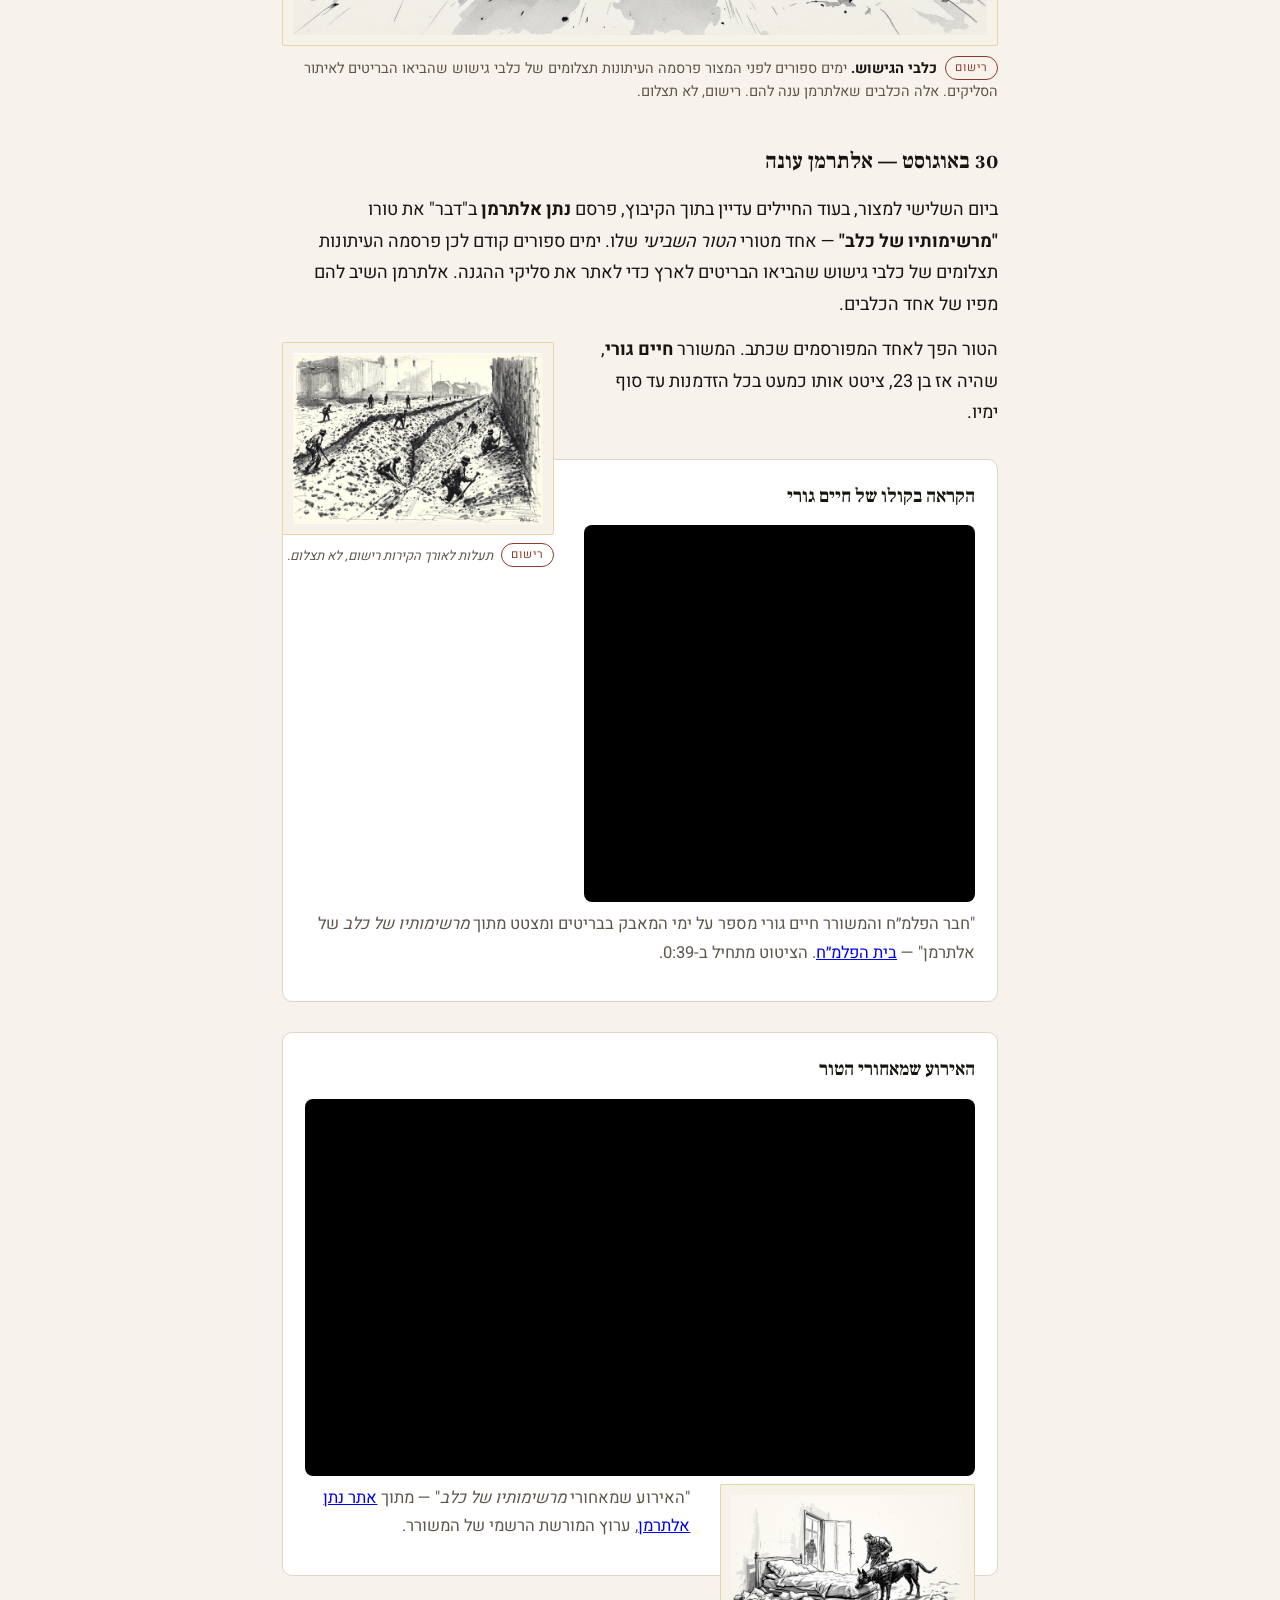
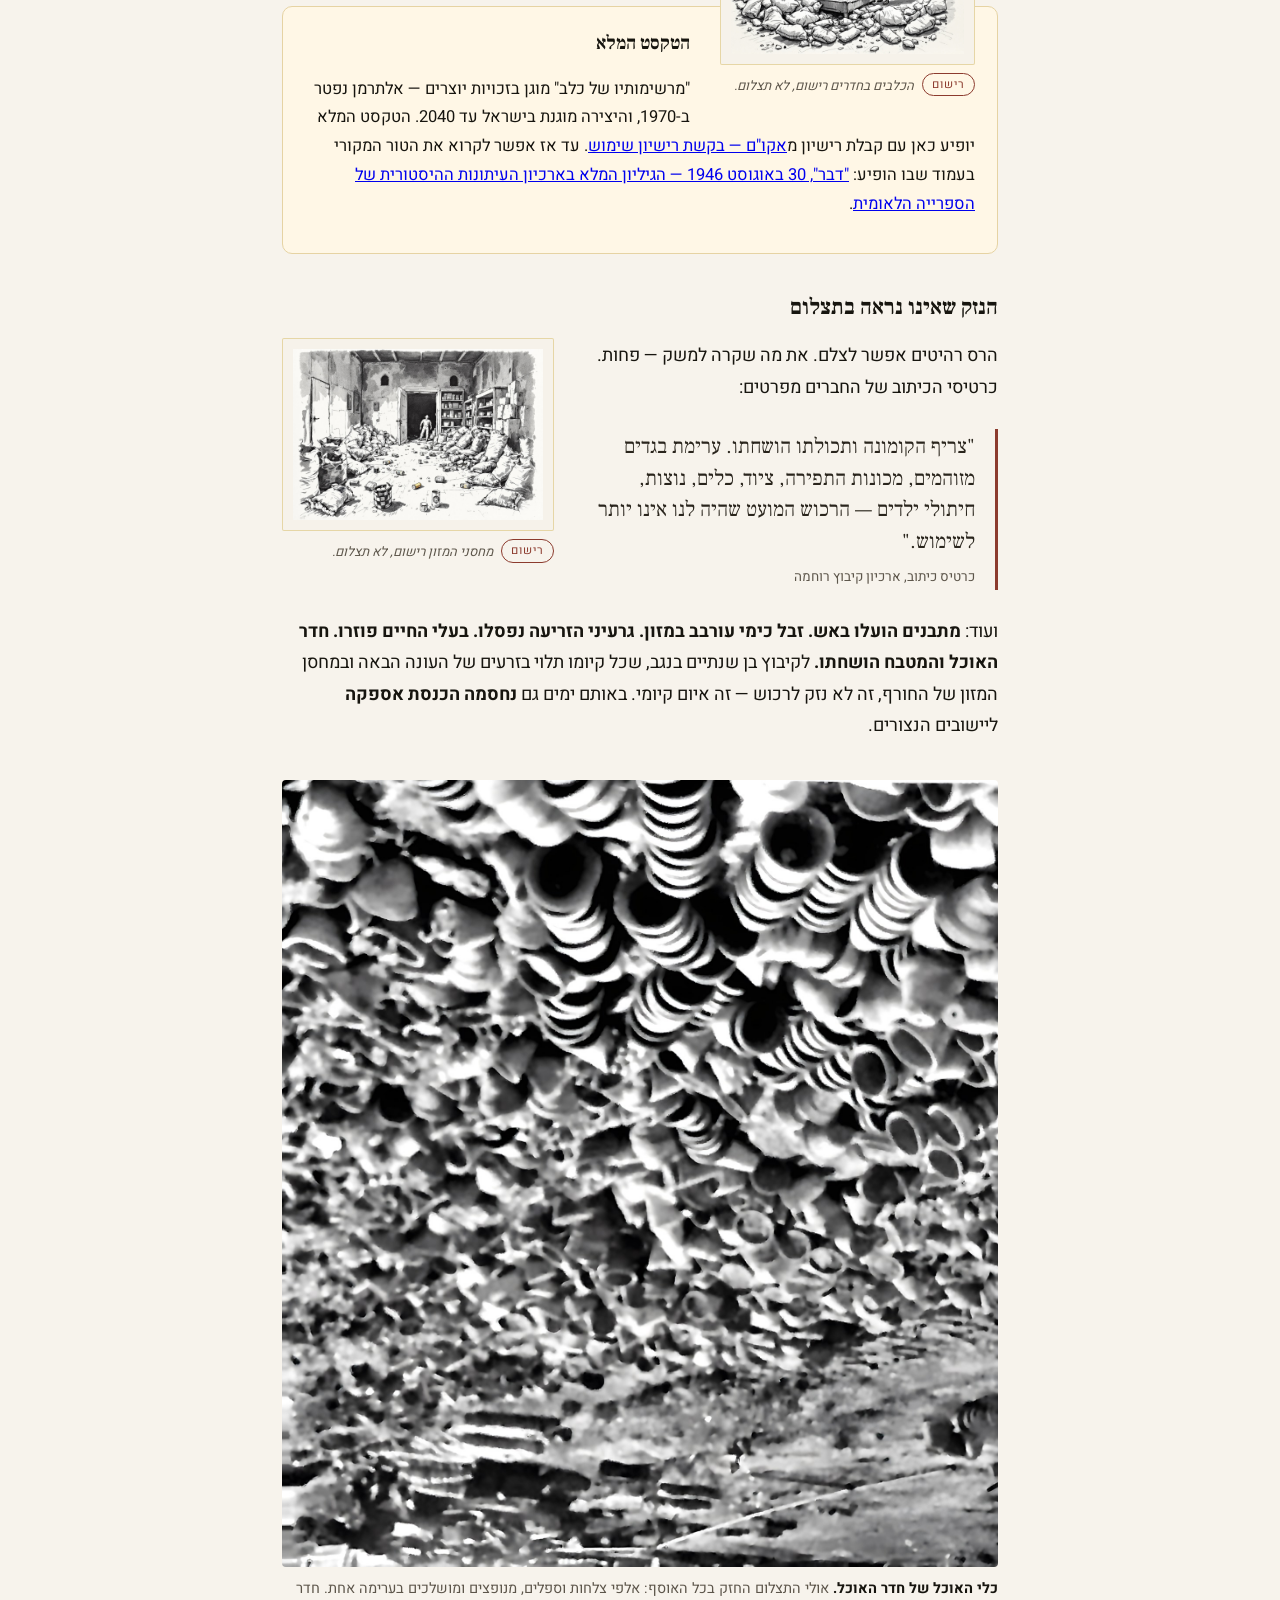
==== commit adc44e55: "Give the article a book's furniture: vignettes, ornaments, lead paragraphs" ====
--- a/index.html
+++ b/index.html
@@ -124,6 +124,40 @@
 figcaption b{color:var(--ink)}
 .pair{display:grid;grid-template-columns:1fr 1fr;gap:16px}
 .pair figure{margin:0}
+
+
+/* ---------- book furniture ----------
+   Most illustrations belong inside the column, wrapped by the prose. A page
+   of full-width blocks reads as a list; a page with the text running past a
+   small drawing reads as a book. */
+figure.vignette{width:38%;max-width:400px;margin:8px 0 20px;clear:none}
+figure.vignette.vstart{float:inline-start;margin-inline-end:30px}
+figure.vignette.vend{float:inline-end;margin-inline-start:30px}
+figure.vignette figcaption{font-size:13px;line-height:1.55;font-style:italic;
+  margin-top:8px}
+figure.vignette figcaption .tag{font-style:normal}
+@media(max-width:760px){
+  figure.vignette{float:none;width:100%;max-width:none;
+    margin-inline:0;margin-block:26px}
+}
+
+/* A printer's ornament closing a part, not another picture to study. */
+figure.tailpiece{width:190px;margin:40px auto 6px;clear:both;opacity:.85}
+figure.tailpiece img{border:0;padding:0;background:none;
+  -webkit-mask-image:radial-gradient(ellipse at center,#000 52%,transparent 76%);
+          mask-image:radial-gradient(ellipse at center,#000 52%,transparent 76%)}
+figure.tailpiece figcaption{display:none}
+
+/* parts must contain their floats */
+.part::after{content:"";display:block;clear:both}
+
+/* The opening paragraph of a part, set a little larger. */
+.part p.lead{font-size:1.08em;line-height:1.72}
+/* Drop cap in English only. Hebrew typography has no equivalent tradition and
+   a forced one looks like a mistake, so Hebrew gets the larger setting alone. */
+html[lang=en] .part p.lead::first-letter{
+  float:left;font-family:var(--serif);font-size:3.1em;line-height:.86;
+  padding:6px 10px 0 0;color:var(--accent)}
 
 /* ---------- drawn illustrations, NOT archive photographs ----------
    These must never be mistaken for evidence. They get paper stock, a visible
@@ -270,7 +304,12 @@
 <button class="listen" data-src="audio/he_part1.mp3" data-lang="he" data-part="1" aria-pressed="false"><span class="ico"><svg viewBox="0 0 24 24"><path d="M8 5v14l11-7z"/></svg></span><span class="txt">האזינו לחלק הזה</span><span class="bar"><i></i></span><span class="dur"></span></button>
 <p class="audionote">מוקרא בקול מסונתז, שנוצר מתיאור כתוב בלבד. אינו קולו של אדם ממשי.</p>
 
-<p>מ-1920 ועד 1948 ארץ ישראל הייתה תחת <strong>המנדט הבריטי</strong> — שלטון שהוענק לבריטניה בידי חבר הלאומים, ובכתב המנדט נכללה ההתחייבות של הצהרת בלפור לסייע בהקמת "בית לאומי לעם היהודי". בפועל, ככל שהתקדמו שנות השלושים והתנגדות ערביי הארץ גברה, בריטניה נסוגה מההתחייבות הזו שוב ושוב.</p>
+<p class="lead">מ-1920 ועד 1948 ארץ ישראל הייתה תחת <strong>המנדט הבריטי</strong> — שלטון שהוענק לבריטניה בידי חבר הלאומים, ובכתב המנדט נכללה ההתחייבות של הצהרת בלפור לסייע בהקמת "בית לאומי לעם היהודי". בפועל, ככל שהתקדמו שנות השלושים והתנגדות ערביי הארץ גברה, בריטניה נסוגה מההתחייבות הזו שוב ושוב.</p>
+
+<figure class="sketch vignette vstart">
+  <img src="images/sketches/sketch_mandate_office.jpg" alt="שלטון המנדט הבריטי" loading="lazy" decoding="async">
+  <figcaption><span class="tag">רישום</span>שלטון המנדט הבריטי רישום, לא תצלום.</figcaption>
+</figure>
 
 <p>נקודת המפנה היא <strong>"הספר הלבן" של 1939</strong>. הוא קבע שתי הגבלות שמכתיבות את כל מה שקורה בהמשך:</p>
 <ul>
@@ -278,10 +317,25 @@
 <li><strong>הגבלת רכישת קרקע</strong> — תקנות 1940 חילקו את הארץ לאזורים. ברוב שטח הארץ, ובכלל זה <strong>הנגב כולו</strong>, נאסרה או הוגבלה מאוד העברת קרקע ליהודים.</li>
 </ul>
 
+<figure class="sketch vignette vend">
+  <img src="images/sketches/sketch_checkpoint.jpg" alt="מחסום על הדרך" loading="lazy" decoding="async">
+  <figcaption><span class="tag">רישום</span>מחסום על הדרך רישום, לא תצלום.</figcaption>
+</figure>
+
 <p>המשמעות המעשית: הנגב, כמעט שליש משטח הארץ, היה אמור להישאר ריק מהתיישבות יהודית. כל יישוב שקם שם קם <em>בניגוד לחוק</em>, בלילה, בהסתר. זה הרקע להקמת רוחמה — ולזעם הבריטי כלפיה.</p>
 
 <h3>הצבא המחתרתי והסליקים</h3>
+<figure class="sketch vignette vstart">
+  <img src="images/sketches/sketch_immigrant_ship.jpg" alt="ספינת מעפילים מול החוף" loading="lazy" decoding="async">
+  <figcaption><span class="tag">רישום</span>ספינת מעפילים מול החוף רישום, לא תצלום.</figcaption>
+</figure>
+
 <p>ליישוב היהודי היה ארגון הגנה מחתרתי, <strong>"ההגנה"</strong>, ובתוכו מ-1941 כוח מגויס וקבוע — <strong>הפלמ"ח</strong>. נשק היה בלתי חוקי, ולכן הוסתר. מקום המחבוא נקרא <strong>"סליק"</strong> — בור, קיר כפול, רצפה כפולה, מחסן תבואה, לעיתים מערכת שלמה מחוץ לגדר היישוב.</p>
+
+<figure class="sketch vignette vend">
+  <img src="images/sketches/sketch_negev_map.jpg" alt="הנגב על המפה" loading="lazy" decoding="async">
+  <figcaption><span class="tag">רישום</span>הנגב על המפה רישום, לא תצלום.</figcaption>
+</figure>
 
 <p>וכאן נמצא ההיגיון של כל הסיפור: <strong>הקיבוץ היה גם משק חקלאי וגם מחסן נשק וגם בסיס אימונים.</strong> מבחינת השלטון הבריטי, קיבוץ לא היה כפר — הוא היה מתקן צבאי בהסוואה. מבחינת חברי הקיבוץ, החיפוש לא היה פעולה משטרתית — הוא היה פלישה לבית.</p>
 
@@ -293,42 +347,8 @@
 <h3>קיץ 1946: הבריטים מאבדים סבלנות</h3>
 <p>אחרי המלחמה, כשמאות אלפי ניצולים תקועים במחנות עקורים באירופה ובריטניה מסרבת לפתוח את השערים, הארגונים היהודיים המחתרתיים מתאחדים ל<strong>"תנועת המרי העברי"</strong> ומבצעים סדרת פעולות נגד תשתיות בריטיות. התגובה הבריטית מהירה וכבדה:</p>
 
-<div class="sketchpair">
-  <figure class="sketch">
-    <img src="images/sketches/sketch_1912_founding.jpg" alt="חוות רוחמה נוסדת, 1912" loading="lazy" decoding="async">
-    <figcaption><span class="tag">רישום</span><b>1912 — החווה נוסדת.</b> אגודת "שארית ישראל" של יהודי מוסקבה מגיעה לאדמות ריקות בצפון הנגב. רישום, לא תצלום.</figcaption>
-  </figure>
-  <figure class="sketch">
-    <img src="images/sketches/sketch_1913_the_well.jpg" alt="חופרים את הבאר, 1913" loading="lazy" decoding="async">
-    <figcaption><span class="tag">רישום</span><b>1913 — הבאר.</b> נחפרת ביד עד עומק 38 מטרים. היא הסיבה שאפשר בכלל להישאר כאן. רישום, לא תצלום.</figcaption>
-  </figure>
-</div>
-
 <div class="tl">
 <div><b>29 ביוני 1946 — "השבת השחורה"</b>מבצע אגתה: כ-17,000 חיילים ושוטרים, מעצר המנהיגות היהודית, חיפושים ביישובים. בקיבוץ יגור נמצא סליק גדול. יגור הופך לשם קוד — התקדים שכל קיבוץ יזכיר מעכשיו.</div>
-
-<div class="sketchpair">
-  <figure class="sketch">
-    <img src="images/sketches/sketch_1917_expulsion.jpg" alt="נטישת החווה, 1917" loading="lazy" decoding="async">
-    <figcaption><span class="tag">רישום</span><b>1917 — נטישה ראשונה.</b> קרבות מלחמת העולם הראשונה מחריבים את החווה, והמתיישבים מגורשים. רישום, לא תצלום.</figcaption>
-  </figure>
-  <figure class="sketch">
-    <img src="images/sketches/sketch_1936_orchards.jpg" alt="הפרדסים נעקרים, 1936" loading="lazy" decoding="async">
-    <figcaption><span class="tag">רישום</span><b>1936 — הפרדסים נעקרים.</b> במרד הערבי הגדול נהרסים הבתים והעצים נעקרים. נטישה שלישית. רישום, לא תצלום.</figcaption>
-  </figure>
-</div>
-
-<div class="sketchpair">
-  <figure class="sketch">
-    <img src="images/sketches/sketch_1943_return.jpg" alt="חוזרים לבאר, דצמבר 1943" loading="lazy" decoding="async">
-    <figcaption><span class="tag">רישום</span><b>דצמבר 1943 — חוזרים.</b> קבוצה ראשונה מ"העמל" יורדת לאדמות, פותחת מחדש את הבאר ומקימה צריפים. רישום, לא תצלום.</figcaption>
-  </figure>
-  <figure class="sketch">
-    <img src="images/sketches/sketch_1944_night_landing.jpg" alt="עלייה לקרקע בלילה, מרץ 1944" loading="lazy" decoding="async">
-    <figcaption><span class="tag">רישום</span><b>29 במרץ 1944 — בלילה.</b> החוק הבריטי אסר התיישבות יהודית בנגב, ולכן הכול נעשה בחשכה. רישום, לא תצלום.</figcaption>
-  </figure>
-</div>
-
 
 <div><b>22 ביולי 1946</b>פיצוץ האגף הדרומי של מלון המלך דוד בירושלים, מפקדת השלטון הבריטי. 91 הרוגים.</div>
 <div><b>30 ביולי – 2 באוגוסט 1946</b>מבצע כריש: כיתור וחיפוש בתל אביב.</div>
@@ -336,14 +356,53 @@
 </div>
 </div>
 
-<div class="hr"></div>
+<div class="hr"><figure class="sketch tailpiece" aria-hidden="true">
+  <img src="images/sketches/sketch_1912_founding.jpg" alt="" loading="lazy" decoding="async">
+  <figcaption>רישום, לא תצלום.</figcaption>
+</figure>
+</div>
 
 <div class="part">
 <h2><span class="num">חלק ב · המקום</span>המשק שננטש ארבע פעמים</h2>
 <button class="listen" data-src="audio/he_part2.mp3" data-lang="he" data-part="2" aria-pressed="false"><span class="ico"><svg viewBox="0 0 24 24"><path d="M8 5v14l11-7z"/></svg></span><span class="txt">האזינו לחלק הזה</span><span class="bar"><i></i></span><span class="dur"></span></button>
 <p class="audionote">מוקרא בקול מסונתז, שנוצר מתיאור כתוב בלבד. אינו קולו של אדם ממשי.</p>
 
-<p>רוחמה היא לא סיפור של קיבוץ אחד. זה סיפור של מקום שניסו ליישב שוב ושוב ושוב.</p>
+<p class="lead">רוחמה היא לא סיפור של קיבוץ אחד. זה סיפור של מקום שניסו ליישב שוב ושוב ושוב.</p>
+
+
+<div class="sketchpair">
+  <figure class="sketch">
+    <img src="images/sketches/sketch_1912_founding.jpg" alt="חוות רוחמה נוסדת, 1912" loading="lazy" decoding="async">
+    <figcaption><span class="tag">רישום</span><b>1912 — החווה נוסדת.</b> אגודת "שארית ישראל" של יהודי מוסקבה מגיעה לאדמות ריקות בצפון הנגב. רישום, לא תצלום.</figcaption>
+  </figure>
+  <figure class="sketch">
+    <img src="images/sketches/sketch_1913_the_well.jpg" alt="חופרים את הבאר, 1913" loading="lazy" decoding="async">
+    <figcaption><span class="tag">רישום</span><b>1913 — הבאר.</b> נחפרת ביד עד עומק 38 מטרים. היא הסיבה שאפשר בכלל להישאר כאן. רישום, לא תצלום.</figcaption>
+  </figure>
+</div>
+
+<div class="sketchpair">
+  <figure class="sketch">
+    <img src="images/sketches/sketch_1917_expulsion.jpg" alt="נטישת החווה, 1917" loading="lazy" decoding="async">
+    <figcaption><span class="tag">רישום</span><b>1917 — נטישה ראשונה.</b> קרבות מלחמת העולם הראשונה מחריבים את החווה, והמתיישבים מגורשים. רישום, לא תצלום.</figcaption>
+  </figure>
+  <figure class="sketch">
+    <img src="images/sketches/sketch_1936_orchards.jpg" alt="הפרדסים נעקרים, 1936" loading="lazy" decoding="async">
+    <figcaption><span class="tag">רישום</span><b>1936 — הפרדסים נעקרים.</b> במרד הערבי הגדול נהרסים הבתים והעצים נעקרים. נטישה שלישית. רישום, לא תצלום.</figcaption>
+  </figure>
+</div>
+
+<div class="sketchpair">
+  <figure class="sketch">
+    <img src="images/sketches/sketch_1943_return.jpg" alt="חוזרים לבאר, דצמבר 1943" loading="lazy" decoding="async">
+    <figcaption><span class="tag">רישום</span><b>דצמבר 1943 — חוזרים.</b> קבוצה ראשונה מ"העמל" יורדת לאדמות, פותחת מחדש את הבאר ומקימה צריפים. רישום, לא תצלום.</figcaption>
+  </figure>
+  <figure class="sketch">
+    <img src="images/sketches/sketch_1944_night_landing.jpg" alt="עלייה לקרקע בלילה, מרץ 1944" loading="lazy" decoding="async">
+    <figcaption><span class="tag">רישום</span><b>29 במרץ 1944 — בלילה.</b> החוק הבריטי אסר התיישבות יהודית בנגב, ולכן הכול נעשה בחשכה. רישום, לא תצלום.</figcaption>
+  </figure>
+</div>
+
 
 <div class="tl">
 <div><b>1911–1913</b>אגודת "שארית ישראל" של יהודי מוסקבה רוכשת כ-5,000 דונם ליד הכפר הערבי ג'מאמה ומקימה את חוות רוחמה — ההתיישבות היהודית המודרנית הראשונה באדמות הנגב. השם נבחר על שם נבואת הושע: "וְרִחַמְתִּי אֶת־לֹא רֻחָמָה". ב-1913 נחפרת הבאר.</div>
@@ -356,6 +415,31 @@
 </div>
 
 
+<figure class="sketch vignette vstart">
+  <img src="images/sketches/sketch_moscow_society.jpg" alt="אגודת "שארית ישראל", מוסקבה" loading="lazy" decoding="async">
+  <figcaption><span class="tag">רישום</span>אגודת "שארית ישראל", מוסקבה רישום, לא תצלום.</figcaption>
+</figure>
+
+<figure class="sketch vignette vend">
+  <img src="images/sketches/sketch_neighbouring_village.jpg" alt="ג'מאמה, הכפר השכן" loading="lazy" decoding="async">
+  <figcaption><span class="tag">רישום</span>ג'מאמה, הכפר השכן רישום, לא תצלום.</figcaption>
+</figure>
+
+<figure class="sketch vignette vstart">
+  <img src="images/sketches/sketch_first_building.jpg" alt="הבית הראשון" loading="lazy" decoding="async">
+  <figcaption><span class="tag">רישום</span>הבית הראשון רישום, לא תצלום.</figcaption>
+</figure>
+
+<figure class="sketch vignette vend">
+  <img src="images/sketches/sketch_water_cart.jpg" alt="עגלת המים" loading="lazy" decoding="async">
+  <figcaption><span class="tag">רישום</span>עגלת המים רישום, לא תצלום.</figcaption>
+</figure>
+
+<figure class="sketch vignette vstart">
+  <img src="images/sketches/sketch_raising_a_hut.jpg" alt="מקימים צריף" loading="lazy" decoding="async">
+  <figcaption><span class="tag">רישום</span>מקימים צריף רישום, לא תצלום.</figcaption>
+</figure>
+
 <p>כשהצבא הבריטי מגיע באוגוסט 1946, הקיבוץ הזה קיים <strong>שנתיים וחמישה חודשים</strong>. אין כביש גישה. אין קו מים — הבאר לא מספיקה, ומקציבים מקלחות וממחזרים מים להשקיה. יש נגרייה, מסגרייה, מוסך, ובית מלאכה לתיקון עגלות סוסים על הכביש הראשי. זה כל הרכוש שקיים.</p>
 
 <figure class="wide sketch">
@@ -369,7 +453,11 @@
 </figure>
 </div>
 
-<div class="hr"></div>
+<div class="hr"><figure class="sketch tailpiece" aria-hidden="true">
+  <img src="images/sketches/sketch_checkpoint.jpg" alt="" loading="lazy" decoding="async">
+  <figcaption>רישום, לא תצלום.</figcaption>
+</figure>
+</div>
 
 <div class="part">
 <h2><span class="num">חלק ג · שישה ימים</span>מה קרה, יום אחר יום</h2>
@@ -379,7 +467,12 @@
 <h3>לפני כן — 29 ביוני 1946</h3>
 <p>אוגוסט לא היה הפעם הראשונה. חודשיים קודם לכן, ב-<strong>29 ביוני 1946</strong>, ערכו הבריטים את מבצע "אגתה" — <strong>השבת השחורה</strong>: פשיטה בו-זמנית על עשרות יישובים ברחבי הארץ, חיפושי נשק, ומעצר של אלפי אנשים. <strong>גם רוחמה נפשטה באותו יום.</strong></p>
 
-<p>העדות לכך היא תצלום אחד מארכיון הקיבוץ, שכיתובו אומר: ילדי רוחמה, לאחר החיפוש שנערך <em>בבית הילדים שלהם</em>. התאריך רשום — 29 ביוני 1946.</p>
+<figure class="sketch vignette vstart">
+  <img src="images/sketches/sketch_loudspeaker.jpg" alt="ההכרזה ברמקול" loading="lazy" decoding="async">
+  <figcaption><span class="tag">רישום</span>ההכרזה ברמקול רישום, לא תצלום.</figcaption>
+</figure>
+
+<p class="lead">העדות לכך היא תצלום אחד מארכיון הקיבוץ, שכיתובו אומר: ילדי רוחמה, לאחר החיפוש שנערך <em>בבית הילדים שלהם</em>. התאריך רשום — 29 ביוני 1946.</p>
 
 <figure class="wide">
   <img src="images/childrens_house_june_1946.jpg" alt="בית הילדים ברוחמה לאחר החיפוש, יוני 1946 — הגג פרוץ, ילדים עומדים במרפסת" loading="lazy" decoding="async">
@@ -400,6 +493,11 @@
 </div>
 
 <h3>יום ראשון — המצור נסגר</h3>
+<figure class="sketch vignette vend">
+  <img src="images/sketches/sketch_the_radio.jpg" alt="רדיו ירושלים מודיע על המבצע" loading="lazy" decoding="async">
+  <figcaption><span class="tag">רישום</span>רדיו ירושלים מודיע על המבצע רישום, לא תצלום.</figcaption>
+</figure>
+
 <p>ב-<strong>28 באוגוסט 1946</strong> הצבא הבריטי מטיל טבעת סגר על שני קיבוצים בנגב המערבי: <strong>רוחמה ודורות</strong>. אין יוצא ואין נכנס. הכוח מוערך בכ-<strong>אלפיים חיילים</strong>, מ<strong>הדיוויזיה המוטסת השישית</strong> — בארץ קראו להם "הכלניות", על שם הכומתות האדומות. הלוח בארכיון הקיבוץ מציין שלוש יחידות שהשתתפו, ומספריהן: 68, 941, 67. רדיו ירושלים מודיע על המבצע באותו היום עצמו.</p>
 
 <p>הכותרת בעיתון באותם ימים אמרה את זה יבש: <em>"חיל כבד שם מצור על המשקים רוחמה ודורות. רשמית: הפעולות מכוונות לחיפוש נשק."</em></p>
@@ -423,6 +521,11 @@
 
 
 <h3>ימים שני עד רביעי — השיטה</h3>
+<figure class="sketch vignette vstart">
+  <img src="images/sketches/sketch_assembled_in_the_yard.jpg" alt="מכונסים בחצר, תחת שמירה" loading="lazy" decoding="async">
+  <figcaption><span class="tag">רישום</span>מכונסים בחצר, תחת שמירה רישום, לא תצלום.</figcaption>
+</figure>
+
 <p>חיפוש נשק בריטי ביישוב לא היה חיטוט. הייתה לו שיטה, והיא מתועדת היטב בתצלומים:</p>
 <ul>
 <li><strong>הרצפות.</strong> מנפצים את הריצוף בכל מבנה, כי מתחתיו יכול להיות בור.</li>
@@ -455,6 +558,11 @@
 
 <h3>30 באוגוסט — אלתרמן עונה</h3>
 <p>ביום השלישי למצור, בעוד החיילים עדיין בתוך הקיבוץ, פרסם <strong>נתן אלתרמן</strong> ב"דבר" את טורו <strong>"מרשימותיו של כלב"</strong> — אחד מטורי <em>הטור השביעי</em> שלו. ימים ספורים קודם לכן פרסמה העיתונות תצלומים של כלבי גישוש שהביאו הבריטים לארץ כדי לאתר את סליקי ההגנה. אלתרמן השיב להם מפיו של אחד הכלבים.</p>
+<figure class="sketch vignette vend">
+  <img src="images/sketches/sketch_trenches_along_the_walls.jpg" alt="תעלות לאורך הקירות" loading="lazy" decoding="async">
+  <figcaption><span class="tag">רישום</span>תעלות לאורך הקירות רישום, לא תצלום.</figcaption>
+</figure>
+
 <p>הטור הפך לאחד המפורסמים שכתב. המשורר <strong>חיים גורי</strong>, שהיה אז בן 23, ציטט אותו כמעט בכל הזדמנות עד סוף ימיו.</p>
 
 <div class="box">
@@ -472,6 +580,11 @@
   title="האירוע שמאחורי &quot;מרשימותיו של כלב&quot;" loading="lazy"
   allow="accelerometer; clipboard-write; encrypted-media; picture-in-picture; web-share"
   referrerpolicy="strict-origin-when-cross-origin" allowfullscreen></iframe></div>
+<figure class="sketch vignette vstart">
+  <img src="images/sketches/sketch_dogs_in_the_room.jpg" alt="הכלבים בחדרים" loading="lazy" decoding="async">
+  <figcaption><span class="tag">רישום</span>הכלבים בחדרים רישום, לא תצלום.</figcaption>
+</figure>
+
 <p class="vidcap">"האירוע שמאחורי <em>מרשימותיו של כלב</em>" — מתוך <a href="https://www.youtube.com/@NathanAlterman" target="_blank" rel="noopener">אתר נתן אלתרמן</a>, ערוץ המורשת הרשמי של המשורר.</p>
 </div>
 
@@ -481,6 +594,11 @@
 </div>
 
 <h3>הנזק שאינו נראה בתצלום</h3>
+<figure class="sketch vignette vend">
+  <img src="images/sketches/sketch_the_food_stores.jpg" alt="מחסני המזון" loading="lazy" decoding="async">
+  <figcaption><span class="tag">רישום</span>מחסני המזון רישום, לא תצלום.</figcaption>
+</figure>
+
 <p>הרס רהיטים אפשר לצלם. את מה שקרה למשק — פחות. כרטיסי הכיתוב של החברים מפרטים:</p>
 
 <blockquote>
@@ -496,6 +614,11 @@
 </figure>
 
 <h3>יום חמישי — זה מגיע לעמוד הראשון</h3>
+<figure class="sketch vignette vstart">
+  <img src="images/sketches/sketch_the_hay_burning.jpg" alt="החציר בוער" loading="lazy" decoding="async">
+  <figcaption><span class="tag">רישום</span>החציר בוער רישום, לא תצלום.</figcaption>
+</figure>
+
 <p>ביום החמישי למצור, עיתון <strong>"משמר"</strong> — היומון של השומר הצעיר, לימים "על המשמר" — פותח את העמוד הראשון בכותרת: <em>"הרס והתעללות ביישובים הנצורים — יום חמישי למצור ולחיפושים ברוחמה ודורות."</em> באותו עמוד מצוטט קצין בריטי בשם <strong>וילסון</strong> שמכריז כי רוחמה היא <em>"מרכז הנשק הגדול אחרי יגור"</em>.</p>
 
 <p>ההשוואה ליגור לא הייתה מקרית. ביגור, חודשיים קודם לכן, החיפוש הבריטי הצליח. הציטוט הזה הוא הצדקה מראש למה שנעשה ברוחמה — ובדיעבד, הוא גם התיעוד הטוב ביותר לכך שהחיפוש נכשל.</p>
@@ -505,6 +628,11 @@
 <figure><img src="images/ai/ruhama_1946_44_ai.jpg" alt="תיקי משרד על הרצפה" loading="lazy" decoding="async"><figcaption><b>תיקי המשרד.</b> ארכיון הקיבוץ מתעד את הרגע שבו הוא עצמו נשפך על הרצפה.</figcaption></figure>
 </div>
 
+<figure class="sketch vignette vend">
+  <img src="images/sketches/sketch_the_dining_hall.jpg" alt="חדר האוכל" loading="lazy" decoding="async">
+  <figcaption><span class="tag">רישום</span>חדר האוכל רישום, לא תצלום.</figcaption>
+</figure>
+
 <p>במקביל, <strong>גולדה מאירסון</strong> (לימים גולדה מאיר), שכיהנה כראש המחלקה המדינית של הסוכנות היהודית אחרי מעצר המנהיגות בשבת השחורה, אומרת לעיתונאים זרים במסיבת עיתונאים שהחיפושים הם <em>"הזמנה להרוס את רוחמה בפעם השלישית"</em> — רמז ישיר לשתי הנטישות הקודמות של המקום.</p>
 
 <h3>הלוח בכיתה</h3>
@@ -526,14 +654,18 @@
 </figure>
 </div>
 
-<div class="hr"></div>
+<div class="hr"><figure class="sketch tailpiece" aria-hidden="true">
+  <img src="images/sketches/sketch_1913_the_well.jpg" alt="" loading="lazy" decoding="async">
+  <figcaption>רישום, לא תצלום.</figcaption>
+</figure>
+</div>
 
 <div class="part">
 <h2><span class="num">חלק ד · האנשים</span>ארבעת האנשים שבתצלומים</h2>
 <button class="listen" data-src="audio/he_part4.mp3" data-lang="he" data-part="4" aria-pressed="false"><span class="ico"><svg viewBox="0 0 24 24"><path d="M8 5v14l11-7z"/></svg></span><span class="txt">האזינו לחלק הזה</span><span class="bar"><i></i></span><span class="dur"></span></button>
 <p class="audionote">מוקרא בקול מסונתז, שנוצר מתיאור כתוב בלבד. אינו קולו של אדם ממשי.</p>
 
-<p>שימו לב למשהו מוזר באוסף הזה: <strong>כמעט אין בו בני אדם.</strong> מתוך 27 תצלומים היסטוריים שהצלחנו לחלץ מלוח התערוכה, בארבעה בלבד נראית דמות אנושית.</p>
+<p class="lead">שימו לב למשהו מוזר באוסף הזה: <strong>כמעט אין בו בני אדם.</strong> מתוך 27 תצלומים היסטוריים שהצלחנו לחלץ מלוח התערוכה, בארבעה בלבד נראית דמות אנושית.</p>
 
 <p>זה לא מקרה. התצלומים צולמו כ<strong>תיעוד נזק</strong> — כמו תיק תביעה. מי שצילם רצה להראות מה נשבר, לא מי בכה. וזה בדיוק מה שהופך את ארבעת האנשים האלה ליקרים כל כך.</p>
 
@@ -562,16 +694,35 @@
 </div>
 </div>
 
-<div class="hr"></div>
+<div class="hr"><figure class="sketch tailpiece" aria-hidden="true">
+  <img src="images/sketches/sketch_raising_a_hut.jpg" alt="" loading="lazy" decoding="async">
+  <figcaption>רישום, לא תצלום.</figcaption>
+</figure>
+</div>
 
 <div class="part">
 <h2><span class="num">חלק ה · אחר כך</span>מה קרה בהמשך</h2>
 <button class="listen" data-src="audio/he_part5.mp3" data-lang="he" data-part="5" aria-pressed="false"><span class="ico"><svg viewBox="0 0 24 24"><path d="M8 5v14l11-7z"/></svg></span><span class="txt">האזינו לחלק הזה</span><span class="bar"><i></i></span><span class="dur"></span></button>
 <p class="audionote">מוקרא בקול מסונתז, שנוצר מתיאור כתוב בלבד. אינו קולו של אדם ממשי.</p>
 
-<p><strong>השיקום ארך חודשים.</strong> מבנים רבים נהרסו, רכוש נשדד, תשתיות נבנו מחדש. אבל החברים החליטו להיאחז בנקודה.</p>
+<p class="lead"><strong>השיקום ארך חודשים.</strong> מבנים רבים נהרסו, רכוש נשדד, תשתיות נבנו מחדש. אבל החברים החליטו להיאחז בנקודה.</p>
+
+<figure class="sketch vignette vstart">
+  <img src="images/sketches/sketch_rebuilding.jpg" alt="בונים מחדש" loading="lazy" decoding="async">
+  <figcaption><span class="tag">רישום</span>בונים מחדש רישום, לא תצלום.</figcaption>
+</figure>
 
 <p>ואז מגיע החלק שהופך את כל הסיפור: <strong>בליל 5–6 באוקטובר 1946</strong>, שישה שבועות בלבד אחרי שהצבא הבריטי סיים לפרק את רוחמה, יצאו ממנה כוחות למבצע <strong>11 הנקודות בנגב</strong> — הקמה בו-זמנית של אחת-עשרה נקודות התיישבות ברחבי הנגב בלילה אחד. רוחמה, שזה עתה נהרסה, שימשה נקודת זינוק.</p>
+
+<figure class="sketch vignette vend">
+  <img src="images/sketches/sketch_field_hospital.jpg" alt="בית חולים שדה" loading="lazy" decoding="async">
+  <figcaption><span class="tag">רישום</span>בית חולים שדה רישום, לא תצלום.</figcaption>
+</figure>
+
+<figure class="sketch vignette vstart">
+  <img src="images/sketches/sketch_airstrip.jpg" alt="מנחת בשדה פתוח" loading="lazy" decoding="async">
+  <figcaption><span class="tag">רישום</span>מנחת בשדה פתוח רישום, לא תצלום.</figcaption>
+</figure>
 
 <p>המבצע הזה הוא שקבע בפועל שהנגב ייכלל בשטח המדינה היהודית בתוכנית החלוקה של האו"ם שנה לאחר מכן. במובן הזה, החיפוש הבריטי ברוחמה נכשל פעמיים: הוא לא מצא את הנשק, והוא לא עצר את ההתיישבות.</p>
 
@@ -592,14 +743,18 @@
   <figcaption><span class="tag">רישום</span><b>אוקטובר 1946 — אחת עשרה נקודות בלילה אחד.</b> שישה שבועות אחרי החיפוש, רוחמה היא נקודת זינוק להקמת אחת עשרה נקודות בנגב בלילה אחד. רישום, לא תצלום.</figcaption>
 </figure>
 
-<div class="hr"></div>
+<div class="hr"><figure class="sketch tailpiece" aria-hidden="true">
+  <img src="images/sketches/sketch_negev_map.jpg" alt="" loading="lazy" decoding="async">
+  <figcaption>רישום, לא תצלום.</figcaption>
+</figure>
+</div>
 
 <div class="part">
 <h2><span class="num">חלק ו · איך לקרוא</span>מה התצלומים אומרים ומה לא</h2>
 <button class="listen" data-src="audio/he_part6.mp3" data-lang="he" data-part="6" aria-pressed="false"><span class="ico"><svg viewBox="0 0 24 24"><path d="M8 5v14l11-7z"/></svg></span><span class="txt">האזינו לחלק הזה</span><span class="bar"><i></i></span><span class="dur"></span></button>
 <p class="audionote">מוקרא בקול מסונתז, שנוצר מתיאור כתוב בלבד. אינו קולו של אדם ממשי.</p>
 
-<p>כל התמונות שראיתם כאן עברו מסלול ארוך: מישהו צילם אותן ב-1946; מישהו הדפיס אותן; מישהו הדביק אותן על לוח תערוכה בארכיון הקיבוץ וכתב לידן כיתובים בכתב יד; ובאוגוסט 2026 מישהו צילם את הלוח בטלפון. מה שאתם רואים הוא <strong>תצלום של תצלום</strong>, ששוחזר דיגיטלית.</p>
+<p class="lead">כל התמונות שראיתם כאן עברו מסלול ארוך: מישהו צילם אותן ב-1946; מישהו הדפיס אותן; מישהו הדביק אותן על לוח תערוכה בארכיון הקיבוץ וכתב לידן כיתובים בכתב יד; ובאוגוסט 2026 מישהו צילם את הלוח בטלפון. מה שאתם רואים הוא <strong>תצלום של תצלום</strong>, ששוחזר דיגיטלית.</p>
 
 <p>לכן כדאי לדעת:</p>
 <ul>
@@ -626,6 +781,10 @@
 <p>התצלומים: ארכיון קיבוץ רוחמה, לוח התערוכה "רוחמה במצור — חיפוש נשק תש"ו-1946". שוחזרו דיגיטלית ב-2026.</p>
 <p>רקע היסטורי: <a href="https://www.kibbutz-story.com/post/ruhama">מיזם הנגב המערבי והגליל (יד יערי / יד טבנקין)</a> · <a href="https://www.sng.org.il/רוחמה/">מועצה אזורית שער הנגב</a> · <a href="http://www.hahagana.org.il/sites/sitepage/?itemId=48424">מוזיאון ההגנה</a> · <a href="https://en.wikipedia.org/wiki/6th_Airborne_Division_in_Palestine">6th Airborne Division in Palestine</a></p>
 <p>עדיין לבדוק: ארכיון יד יערי בגבעת חביבה (תיקי רוחמה, "חבר קיבוץ כותב על ימי המצור"), עיתונות תקופתית ב-JPRESS לתאריכים 26.8–6.9.1946, וארכיון המדינה הבריטי ב-Kew.</p>
+<figure class="sketch tailpiece" aria-hidden="true">
+  <img src="images/sketches/sketch_first_building.jpg" alt="" loading="lazy" decoding="async">
+  <figcaption>רישום, לא תצלום.</figcaption>
+</figure>
 </div></footer>
 </article>
 
@@ -650,7 +809,12 @@
 <button class="listen" data-src="audio/en_part1.mp3" data-lang="en" data-part="1" aria-pressed="false"><span class="ico"><svg viewBox="0 0 24 24"><path d="M8 5v14l11-7z"/></svg></span><span class="txt">Listen to this part</span><span class="bar"><i></i></span><span class="dur"></span></button>
 <p class="audionote">Read by a synthesised voice, generated from a written description. It is no living person's voice.</p>
 
-<p>From 1920 to 1948 Palestine was governed under the <strong>British Mandate</strong> — an authority granted to Britain by the League of Nations, whose text incorporated the Balfour Declaration's undertaking to facilitate a "national home for the Jewish people." In practice, as the 1930s wore on and Arab opposition hardened, Britain retreated from that undertaking again and again.</p>
+<p class="lead">From 1920 to 1948 Palestine was governed under the <strong>British Mandate</strong> — an authority granted to Britain by the League of Nations, whose text incorporated the Balfour Declaration's undertaking to facilitate a "national home for the Jewish people." In practice, as the 1930s wore on and Arab opposition hardened, Britain retreated from that undertaking again and again.</p>
+
+<figure class="sketch vignette vstart">
+  <img src="images/sketches/sketch_mandate_office.jpg" alt="The British Mandate administration" loading="lazy" decoding="async">
+  <figcaption><span class="tag">Drawing</span>The British Mandate administration A drawing, not a photograph.</figcaption>
+</figure>
 
 <p>The turning point is the <strong>1939 White Paper</strong>. It imposed two restrictions that dictate everything that follows:</p>
 <ul>
@@ -658,10 +822,25 @@
 <li><strong>Land purchase was restricted</strong> — the 1940 Land Transfer Regulations divided the country into zones. Across most of it, including <strong>the entire Negev</strong>, transferring land to Jews was prohibited or severely limited.</li>
 </ul>
 
+<figure class="sketch vignette vend">
+  <img src="images/sketches/sketch_checkpoint.jpg" alt="A checkpoint on the road" loading="lazy" decoding="async">
+  <figcaption><span class="tag">Drawing</span>A checkpoint on the road A drawing, not a photograph.</figcaption>
+</figure>
+
 <p>What that meant on the ground: the Negev, close to a third of the country, was supposed to stay empty of Jewish settlement. Every settlement founded there was founded <em>against the law</em>, at night, in secret. That is the backdrop to Ruhama's founding — and to British anger at it.</p>
 
 <h3>The underground army and the <em>slik</em></h3>
+<figure class="sketch vignette vstart">
+  <img src="images/sketches/sketch_immigrant_ship.jpg" alt="An immigrant ship off the coast" loading="lazy" decoding="async">
+  <figcaption><span class="tag">Drawing</span>An immigrant ship off the coast A drawing, not a photograph.</figcaption>
+</figure>
+
 <p>The Jewish community had an underground defence organisation, the <strong>Haganah</strong>, and inside it, from 1941, a standing mobilised force: the <strong>Palmach</strong>. Weapons were illegal, so weapons were hidden. The hiding place was called a <strong>slik</strong> — a pit, a false wall, a double floor, a grain store, sometimes a whole system outside the settlement fence.</p>
+
+<figure class="sketch vignette vend">
+  <img src="images/sketches/sketch_negev_map.jpg" alt="The Negev on the map" loading="lazy" decoding="async">
+  <figcaption><span class="tag">Drawing</span>The Negev on the map A drawing, not a photograph.</figcaption>
+</figure>
 
 <p>And here is the logic of the entire story: <strong>a kibbutz was simultaneously a farm, an arms depot, and a training base.</strong> To the British authorities a kibbutz was not a village; it was a military installation in disguise. To the members, a search was not a police operation; it was an invasion of the home.</p>
 
@@ -673,42 +852,8 @@
 <h3>Summer 1946: the British lose patience</h3>
 <p>After the war, with hundreds of thousands of survivors stranded in displaced-persons camps in Europe and Britain refusing to open the gates, the Jewish underground organisations united into the <strong>Jewish Resistance Movement</strong> and carried out a campaign against British infrastructure. The British response was fast and heavy:</p>
 
-<div class="sketchpair">
-  <figure class="sketch">
-    <img src="images/sketches/sketch_1912_founding.jpg" alt="The founding of the Ruhama farm, 1912" loading="lazy" decoding="async">
-    <figcaption><span class="tag">Drawing</span><b>1912 — the farm is founded.</b> The She'erit Yisrael society of Moscow Jews arrives on empty land in the northern Negev. A drawing, not a photograph.</figcaption>
-  </figure>
-  <figure class="sketch">
-    <img src="images/sketches/sketch_1913_the_well.jpg" alt="Digging the well, 1913" loading="lazy" decoding="async">
-    <figcaption><span class="tag">Drawing</span><b>1913 — the well.</b> Dug by hand to thirty-eight metres. It is the reason anyone could stay at all. A drawing, not a photograph.</figcaption>
-  </figure>
-</div>
-
 <div class="tl">
 <div><b>29 June 1946 — "Black Saturday"</b>Operation Agatha: some 17,000 troops and police, mass arrest of the Jewish leadership, searches across settlements. At Kibbutz Yagur a large arms cache was found. Yagur became shorthand — the precedent every kibbutz would now invoke.</div>
-
-<div class="sketchpair">
-  <figure class="sketch">
-    <img src="images/sketches/sketch_1917_expulsion.jpg" alt="The farm abandoned, 1917" loading="lazy" decoding="async">
-    <figcaption><span class="tag">Drawing</span><b>1917 — the first abandonment.</b> The fighting of the First World War destroys the farm and the settlers are expelled. A drawing, not a photograph.</figcaption>
-  </figure>
-  <figure class="sketch">
-    <img src="images/sketches/sketch_1936_orchards.jpg" alt="The orchards uprooted, 1936" loading="lazy" decoding="async">
-    <figcaption><span class="tag">Drawing</span><b>1936 — the orchards uprooted.</b> In the Arab Revolt the houses are destroyed and the trees torn out. The third abandonment. A drawing, not a photograph.</figcaption>
-  </figure>
-</div>
-
-<div class="sketchpair">
-  <figure class="sketch">
-    <img src="images/sketches/sketch_1943_return.jpg" alt="Back to the well, December 1943" loading="lazy" decoding="async">
-    <figcaption><span class="tag">Drawing</span><b>December 1943 — coming back.</b> The first group from HaAmal goes down to the land, reopens the well and puts up huts. A drawing, not a photograph.</figcaption>
-  </figure>
-  <figure class="sketch">
-    <img src="images/sketches/sketch_1944_night_landing.jpg" alt="Going up to the land at night, March 1944" loading="lazy" decoding="async">
-    <figcaption><span class="tag">Drawing</span><b>29 March 1944 — at night.</b> British law forbade Jewish settlement in the Negev, so all of it happened in the dark. A drawing, not a photograph.</figcaption>
-  </figure>
-</div>
-
 
 <div><b>22 July 1946</b>The southern wing of the King David Hotel in Jerusalem, headquarters of the British administration, is bombed. 91 people are killed.</div>
 <div><b>30 July – 2 August 1946</b>Operation Shark: cordon and search of Tel Aviv.</div>
@@ -716,14 +861,53 @@
 </div>
 </div>
 
-<div class="hr"></div>
+<div class="hr"><figure class="sketch tailpiece" aria-hidden="true">
+  <img src="images/sketches/sketch_1912_founding.jpg" alt="" loading="lazy" decoding="async">
+  <figcaption>A drawing, not a photograph.</figcaption>
+</figure>
+</div>
 
 <div class="part">
 <h2><span class="num">Part 2 · The place</span>The farm that was abandoned four times</h2>
 <button class="listen" data-src="audio/en_part2.mp3" data-lang="en" data-part="2" aria-pressed="false"><span class="ico"><svg viewBox="0 0 24 24"><path d="M8 5v14l11-7z"/></svg></span><span class="txt">Listen to this part</span><span class="bar"><i></i></span><span class="dur"></span></button>
 <p class="audionote">Read by a synthesised voice, generated from a written description. It is no living person's voice.</p>
 
-<p>Ruhama is not the story of one kibbutz. It is the story of a place people tried to settle, over and over.</p>
+<p class="lead">Ruhama is not the story of one kibbutz. It is the story of a place people tried to settle, over and over.</p>
+
+
+<div class="sketchpair">
+  <figure class="sketch">
+    <img src="images/sketches/sketch_1912_founding.jpg" alt="The founding of the Ruhama farm, 1912" loading="lazy" decoding="async">
+    <figcaption><span class="tag">Drawing</span><b>1912 — the farm is founded.</b> The She'erit Yisrael society of Moscow Jews arrives on empty land in the northern Negev. A drawing, not a photograph.</figcaption>
+  </figure>
+  <figure class="sketch">
+    <img src="images/sketches/sketch_1913_the_well.jpg" alt="Digging the well, 1913" loading="lazy" decoding="async">
+    <figcaption><span class="tag">Drawing</span><b>1913 — the well.</b> Dug by hand to thirty-eight metres. It is the reason anyone could stay at all. A drawing, not a photograph.</figcaption>
+  </figure>
+</div>
+
+<div class="sketchpair">
+  <figure class="sketch">
+    <img src="images/sketches/sketch_1917_expulsion.jpg" alt="The farm abandoned, 1917" loading="lazy" decoding="async">
+    <figcaption><span class="tag">Drawing</span><b>1917 — the first abandonment.</b> The fighting of the First World War destroys the farm and the settlers are expelled. A drawing, not a photograph.</figcaption>
+  </figure>
+  <figure class="sketch">
+    <img src="images/sketches/sketch_1936_orchards.jpg" alt="The orchards uprooted, 1936" loading="lazy" decoding="async">
+    <figcaption><span class="tag">Drawing</span><b>1936 — the orchards uprooted.</b> In the Arab Revolt the houses are destroyed and the trees torn out. The third abandonment. A drawing, not a photograph.</figcaption>
+  </figure>
+</div>
+
+<div class="sketchpair">
+  <figure class="sketch">
+    <img src="images/sketches/sketch_1943_return.jpg" alt="Back to the well, December 1943" loading="lazy" decoding="async">
+    <figcaption><span class="tag">Drawing</span><b>December 1943 — coming back.</b> The first group from HaAmal goes down to the land, reopens the well and puts up huts. A drawing, not a photograph.</figcaption>
+  </figure>
+  <figure class="sketch">
+    <img src="images/sketches/sketch_1944_night_landing.jpg" alt="Going up to the land at night, March 1944" loading="lazy" decoding="async">
+    <figcaption><span class="tag">Drawing</span><b>29 March 1944 — at night.</b> British law forbade Jewish settlement in the Negev, so all of it happened in the dark. A drawing, not a photograph.</figcaption>
+  </figure>
+</div>
+
 
 <div class="tl">
 <div><b>1911–1913</b>The <em>She'erit Yisrael</em> society of Moscow Jews buys about 5,000 dunam beside the Arab village of Jammama and founds the Ruhama farm — the first modern Jewish settlement on Negev land. The name comes from the prophet Hosea: "I will have mercy upon her that had not obtained mercy." The well is dug in 1913.</div>
@@ -736,6 +920,31 @@
 </div>
 
 
+<figure class="sketch vignette vstart">
+  <img src="images/sketches/sketch_moscow_society.jpg" alt="The She'erit Yisrael society, Moscow" loading="lazy" decoding="async">
+  <figcaption><span class="tag">Drawing</span>The She'erit Yisrael society, Moscow A drawing, not a photograph.</figcaption>
+</figure>
+
+<figure class="sketch vignette vend">
+  <img src="images/sketches/sketch_neighbouring_village.jpg" alt="Jamama, the neighbouring village" loading="lazy" decoding="async">
+  <figcaption><span class="tag">Drawing</span>Jamama, the neighbouring village A drawing, not a photograph.</figcaption>
+</figure>
+
+<figure class="sketch vignette vstart">
+  <img src="images/sketches/sketch_first_building.jpg" alt="The first building" loading="lazy" decoding="async">
+  <figcaption><span class="tag">Drawing</span>The first building A drawing, not a photograph.</figcaption>
+</figure>
+
+<figure class="sketch vignette vend">
+  <img src="images/sketches/sketch_water_cart.jpg" alt="The water cart" loading="lazy" decoding="async">
+  <figcaption><span class="tag">Drawing</span>The water cart A drawing, not a photograph.</figcaption>
+</figure>
+
+<figure class="sketch vignette vstart">
+  <img src="images/sketches/sketch_raising_a_hut.jpg" alt="Raising a hut" loading="lazy" decoding="async">
+  <figcaption><span class="tag">Drawing</span>Raising a hut A drawing, not a photograph.</figcaption>
+</figure>
+
 <p>When the British Army arrives in August 1946, this kibbutz is <strong>two years and five months old</strong>. There is no access road. There is no water pipeline — the well is not enough, so showers are rationed and water is recycled for irrigation. There is a carpentry shop, a metal shop, a garage, and a workshop repairing horse carts on the main road. That is the entire estate.</p>
 
 <figure class="wide sketch">
@@ -749,7 +958,11 @@
 </figure>
 </div>
 
-<div class="hr"></div>
+<div class="hr"><figure class="sketch tailpiece" aria-hidden="true">
+  <img src="images/sketches/sketch_checkpoint.jpg" alt="" loading="lazy" decoding="async">
+  <figcaption>A drawing, not a photograph.</figcaption>
+</figure>
+</div>
 
 <div class="part">
 <h2><span class="num">Part 3 · Six days</span>What happened, day by day</h2>
@@ -759,7 +972,12 @@
 <h3>Before that — 29 June 1946</h3>
 <p>August was not the first time. Two months earlier, on <strong>29 June 1946</strong>, the British mounted Operation Agatha — <strong>Black Sabbath</strong>: a simultaneous raid on dozens of settlements across the country, searching for arms and arresting thousands. <strong>Ruhama was raided that day too.</strong></p>
 
-<p>The evidence is a single photograph in the kibbutz archive, captioned: the children of Ruhama, after the search conducted <em>in their children's house</em>. The date is written on it — 29 June 1946.</p>
+<figure class="sketch vignette vstart">
+  <img src="images/sketches/sketch_loudspeaker.jpg" alt="The announcement over the loudspeaker" loading="lazy" decoding="async">
+  <figcaption><span class="tag">Drawing</span>The announcement over the loudspeaker A drawing, not a photograph.</figcaption>
+</figure>
+
+<p class="lead">The evidence is a single photograph in the kibbutz archive, captioned: the children of Ruhama, after the search conducted <em>in their children's house</em>. The date is written on it — 29 June 1946.</p>
 
 <figure class="wide">
   <img src="images/childrens_house_june_1946.jpg" alt="The children's house at Ruhama after the search, June 1946 — the roof broken open, children standing on the veranda" loading="lazy" decoding="async">
@@ -780,6 +998,11 @@
 </div>
 
 <h3>Day one — the cordon closes</h3>
+<figure class="sketch vignette vend">
+  <img src="images/sketches/sketch_the_radio.jpg" alt="Radio Jerusalem announces the operation" loading="lazy" decoding="async">
+  <figcaption><span class="tag">Drawing</span>Radio Jerusalem announces the operation A drawing, not a photograph.</figcaption>
+</figure>
+
 <p>On <strong>28 August 1946</strong> the British Army throws a cordon around two kibbutzim in the western Negev: <strong>Ruhama and Dorot</strong>. No one in, no one out. The force is put at some <strong>two thousand troops</strong>, from the <strong>6th Airborne Division</strong> — known locally as <em>ha-Kalaniot</em>, "the Anemones," for their red berets. The board in the kibbutz archive names three participating units by their formation numbers: 68, 941, 67. Radio Jerusalem announces the operation the same day.</p>
 
 <p>The newspaper headline put it flatly: <em>"Heavy force lays siege to the farms Ruhama and Dorot. Officially: the operations are aimed at searching for arms."</em></p>
@@ -803,6 +1026,11 @@
 
 
 <h3>Days two to four — the method</h3>
+<figure class="sketch vignette vstart">
+  <img src="images/sketches/sketch_assembled_in_the_yard.jpg" alt="Assembled in the yard, under guard" loading="lazy" decoding="async">
+  <figcaption><span class="tag">Drawing</span>Assembled in the yard, under guard A drawing, not a photograph.</figcaption>
+</figure>
+
 <p>A British arms search was not rummaging. It had a method, and the photographs document it precisely:</p>
 <ul>
 <li><strong>The floors.</strong> Smash the paving in every building, because there could be a pit beneath it.</li>
@@ -835,6 +1063,11 @@
 
 <h3>30 August — Alterman answers</h3>
 <p>On the third day of the siege, while the soldiers were still inside the kibbutz, <strong>Nathan Alterman</strong> published his column <strong>"From the Notes of a Dog"</strong> in <em>Davar</em> — one of his <em>Seventh Column</em> pieces. Days earlier the press had run photographs of tracker dogs the British had brought into the country to find the Haganah's arms caches. Alterman answered them in the voice of one of the dogs.</p>
+<figure class="sketch vignette vend">
+  <img src="images/sketches/sketch_trenches_along_the_walls.jpg" alt="Trenches along the walls" loading="lazy" decoding="async">
+  <figcaption><span class="tag">Drawing</span>Trenches along the walls A drawing, not a photograph.</figcaption>
+</figure>
+
 <p>It became one of the most famous columns he ever wrote. The poet <strong>Haim Gouri</strong>, then 23, quoted it at almost every opportunity for the rest of his life.</p>
 
 <div class="box">
@@ -852,6 +1085,11 @@
   title="The event behind &quot;From the Notes of a Dog&quot;" loading="lazy"
   allow="accelerometer; clipboard-write; encrypted-media; picture-in-picture; web-share"
   referrerpolicy="strict-origin-when-cross-origin" allowfullscreen></iframe></div>
+<figure class="sketch vignette vstart">
+  <img src="images/sketches/sketch_dogs_in_the_room.jpg" alt="The dogs in the rooms" loading="lazy" decoding="async">
+  <figcaption><span class="tag">Drawing</span>The dogs in the rooms A drawing, not a photograph.</figcaption>
+</figure>
+
 <p class="vidcap">"The event behind <em>From the Notes of a Dog</em>" — from <a href="https://www.youtube.com/@NathanAlterman" target="_blank" rel="noopener">the Nathan Alterman site</a>, the poet's official heritage channel.</p>
 </div>
 
@@ -861,6 +1099,11 @@
 </div>
 
 <h3>The damage that does not photograph</h3>
+<figure class="sketch vignette vend">
+  <img src="images/sketches/sketch_the_food_stores.jpg" alt="The food stores" loading="lazy" decoding="async">
+  <figcaption><span class="tag">Drawing</span>The food stores A drawing, not a photograph.</figcaption>
+</figure>
+
 <p>Broken furniture photographs well. What happened to the farm does not. The members' caption cards spell it out:</p>
 
 <blockquote>
@@ -876,6 +1119,11 @@
 </figure>
 
 <h3>Day five — it reaches the front page</h3>
+<figure class="sketch vignette vstart">
+  <img src="images/sketches/sketch_the_hay_burning.jpg" alt="The hay burning" loading="lazy" decoding="async">
+  <figcaption><span class="tag">Drawing</span>The hay burning A drawing, not a photograph.</figcaption>
+</figure>
+
 <p>On the fifth day of the siege the newspaper <strong>Mishmar</strong> — the Hashomer Hatzair daily, later <em>Al HaMishmar</em> — leads its front page: <em>"Destruction and abuse in the besieged settlements — fifth day of the siege and searches at Ruhama and Dorot."</em> On the same page a British officer named <strong>Wilson</strong> is quoted declaring Ruhama <em>"the largest arms centre after Yagur."</em></p>
 
 <p>The comparison to Yagur was not casual. At Yagur, two months earlier, the British search had succeeded. That quotation is a justification issued in advance for what was done at Ruhama — and, in hindsight, it is also the best documentation that the search failed.</p>
@@ -885,6 +1133,11 @@
 <figure><img src="images/ai/ruhama_1946_44_ai.jpg" alt="Office files on the floor" loading="lazy" decoding="async"><figcaption><b>The office files.</b> The kibbutz archive documenting the moment it was itself tipped onto the floor.</figcaption></figure>
 </div>
 
+<figure class="sketch vignette vend">
+  <img src="images/sketches/sketch_the_dining_hall.jpg" alt="The dining hall" loading="lazy" decoding="async">
+  <figcaption><span class="tag">Drawing</span>The dining hall A drawing, not a photograph.</figcaption>
+</figure>
+
 <p>At the same time <strong>Golda Meyerson</strong> — later Golda Meir, then acting head of the Jewish Agency's political department after the leadership's arrest on Black Saturday — tells foreign journalists at a press conference that the searches are <em>"an invitation to destroy Ruhama for the third time"</em>: a direct reference to the site's two earlier abandonments.</p>
 
 <h3>The classroom blackboard</h3>
@@ -906,14 +1159,18 @@
 </figure>
 </div>
 
-<div class="hr"></div>
+<div class="hr"><figure class="sketch tailpiece" aria-hidden="true">
+  <img src="images/sketches/sketch_1913_the_well.jpg" alt="" loading="lazy" decoding="async">
+  <figcaption>A drawing, not a photograph.</figcaption>
+</figure>
+</div>
 
 <div class="part">
 <h2><span class="num">Part 4 · The people</span>The four people in these photographs</h2>
 <button class="listen" data-src="audio/en_part4.mp3" data-lang="en" data-part="4" aria-pressed="false"><span class="ico"><svg viewBox="0 0 24 24"><path d="M8 5v14l11-7z"/></svg></span><span class="txt">Listen to this part</span><span class="bar"><i></i></span><span class="dur"></span></button>
 <p class="audionote">Read by a synthesised voice, generated from a written description. It is no living person's voice.</p>
 
-<p>Notice something odd about this collection: <strong>there are almost no human beings in it.</strong> Of the 27 historical photographs we could extract from the exhibition board, only four contain a person.</p>
+<p class="lead">Notice something odd about this collection: <strong>there are almost no human beings in it.</strong> Of the 27 historical photographs we could extract from the exhibition board, only four contain a person.</p>
 
 <p>That is not an accident. These pictures were taken as <strong>damage documentation</strong> — like a legal case file. Whoever held the camera wanted to show what was broken, not who was crying. Which is exactly what makes these four people so valuable.</p>
 
@@ -942,16 +1199,35 @@
 </div>
 </div>
 
-<div class="hr"></div>
+<div class="hr"><figure class="sketch tailpiece" aria-hidden="true">
+  <img src="images/sketches/sketch_raising_a_hut.jpg" alt="" loading="lazy" decoding="async">
+  <figcaption>A drawing, not a photograph.</figcaption>
+</figure>
+</div>
 
 <div class="part">
 <h2><span class="num">Part 5 · Afterwards</span>What happened next</h2>
 <button class="listen" data-src="audio/en_part5.mp3" data-lang="en" data-part="5" aria-pressed="false"><span class="ico"><svg viewBox="0 0 24 24"><path d="M8 5v14l11-7z"/></svg></span><span class="txt">Listen to this part</span><span class="bar"><i></i></span><span class="dur"></span></button>
 <p class="audionote">Read by a synthesised voice, generated from a written description. It is no living person's voice.</p>
 
-<p><strong>The rebuilding took months.</strong> Many buildings were destroyed, property was looted, infrastructure had to be rebuilt. But the members decided to hold on to the place.</p>
+<p class="lead"><strong>The rebuilding took months.</strong> Many buildings were destroyed, property was looted, infrastructure had to be rebuilt. But the members decided to hold on to the place.</p>
+
+<figure class="sketch vignette vstart">
+  <img src="images/sketches/sketch_rebuilding.jpg" alt="Rebuilding" loading="lazy" decoding="async">
+  <figcaption><span class="tag">Drawing</span>Rebuilding A drawing, not a photograph.</figcaption>
+</figure>
 
 <p>And then comes the part that reframes the whole story. <strong>On the night of 5–6 October 1946</strong>, just six weeks after the British Army finished dismantling Ruhama, forces set out from it for the <strong>11 Points in the Negev</strong> operation — eleven settlements established simultaneously across the Negev in a single night. Ruhama, freshly wrecked, served as a launch point.</p>
+
+<figure class="sketch vignette vend">
+  <img src="images/sketches/sketch_field_hospital.jpg" alt="A field hospital" loading="lazy" decoding="async">
+  <figcaption><span class="tag">Drawing</span>A field hospital A drawing, not a photograph.</figcaption>
+</figure>
+
+<figure class="sketch vignette vstart">
+  <img src="images/sketches/sketch_airstrip.jpg" alt="A landing strip in open country" loading="lazy" decoding="async">
+  <figcaption><span class="tag">Drawing</span>A landing strip in open country A drawing, not a photograph.</figcaption>
+</figure>
 
 <p>That operation is what effectively established that the Negev would be included in the Jewish state under the UN partition plan a year later. In that sense the British search at Ruhama failed twice over: it did not find the weapons, and it did not stop the settlement.</p>
 
@@ -972,14 +1248,18 @@
   <figcaption><span class="tag">Drawing</span><b>October 1946 — eleven points in one night.</b> Six weeks after the search, Ruhama is a launch point for eleven new settlements founded across the Negev in a single night. A drawing, not a photograph.</figcaption>
 </figure>
 
-<div class="hr"></div>
+<div class="hr"><figure class="sketch tailpiece" aria-hidden="true">
+  <img src="images/sketches/sketch_negev_map.jpg" alt="" loading="lazy" decoding="async">
+  <figcaption>A drawing, not a photograph.</figcaption>
+</figure>
+</div>
 
 <div class="part">
 <h2><span class="num">Part 6 · How to read them</span>What the photographs say, and what they don't</h2>
 <button class="listen" data-src="audio/en_part6.mp3" data-lang="en" data-part="6" aria-pressed="false"><span class="ico"><svg viewBox="0 0 24 24"><path d="M8 5v14l11-7z"/></svg></span><span class="txt">Listen to this part</span><span class="bar"><i></i></span><span class="dur"></span></button>
 <p class="audionote">Read by a synthesised voice, generated from a written description. It is no living person's voice.</p>
 
-<p>Every image here has travelled a long way: somebody photographed it in 1946; somebody printed it; somebody pasted it onto an exhibition board in the kibbutz archive and hand-lettered captions beside it; and in August 2026 somebody photographed that board on a phone. What you are looking at is a <strong>photograph of a photograph</strong>, digitally restored.</p>
+<p class="lead">Every image here has travelled a long way: somebody photographed it in 1946; somebody printed it; somebody pasted it onto an exhibition board in the kibbutz archive and hand-lettered captions beside it; and in August 2026 somebody photographed that board on a phone. What you are looking at is a <strong>photograph of a photograph</strong>, digitally restored.</p>
 
 <p>So it is worth knowing:</p>
 <ul>
@@ -1006,6 +1286,10 @@
 <p>Photographs: Kibbutz Ruhama Archive, exhibition board <em>"Ruhama Under Siege — Weapons Search 5706-1946."</em> Digitally restored in 2026.</p>
 <p>Historical background: <a href="https://www.kibbutz-story.com/post/ruhama">Western Negev &amp; Galilee project (Yad Ya'ari / Yad Tabenkin)</a> · <a href="https://www.sng.org.il/רוחמה/">Sha'ar HaNegev Regional Council</a> · <a href="http://www.hahagana.org.il/sites/sitepage/?itemId=48424">Haganah Museum</a> · <a href="https://en.wikipedia.org/wiki/6th_Airborne_Division_in_Palestine">6th Airborne Division in Palestine</a></p>
 <p>Still to consult: the Yad Ya'ari archive at Givat Haviva (Ruhama files, "a member writes about the days of the siege"), the historical Hebrew press on JPRESS for 26 Aug – 6 Sep 1946, and the National Archives at Kew.</p>
+<figure class="sketch tailpiece" aria-hidden="true">
+  <img src="images/sketches/sketch_first_building.jpg" alt="" loading="lazy" decoding="async">
+  <figcaption>A drawing, not a photograph.</figcaption>
+</figure>
 </div></footer>
 </article>
 
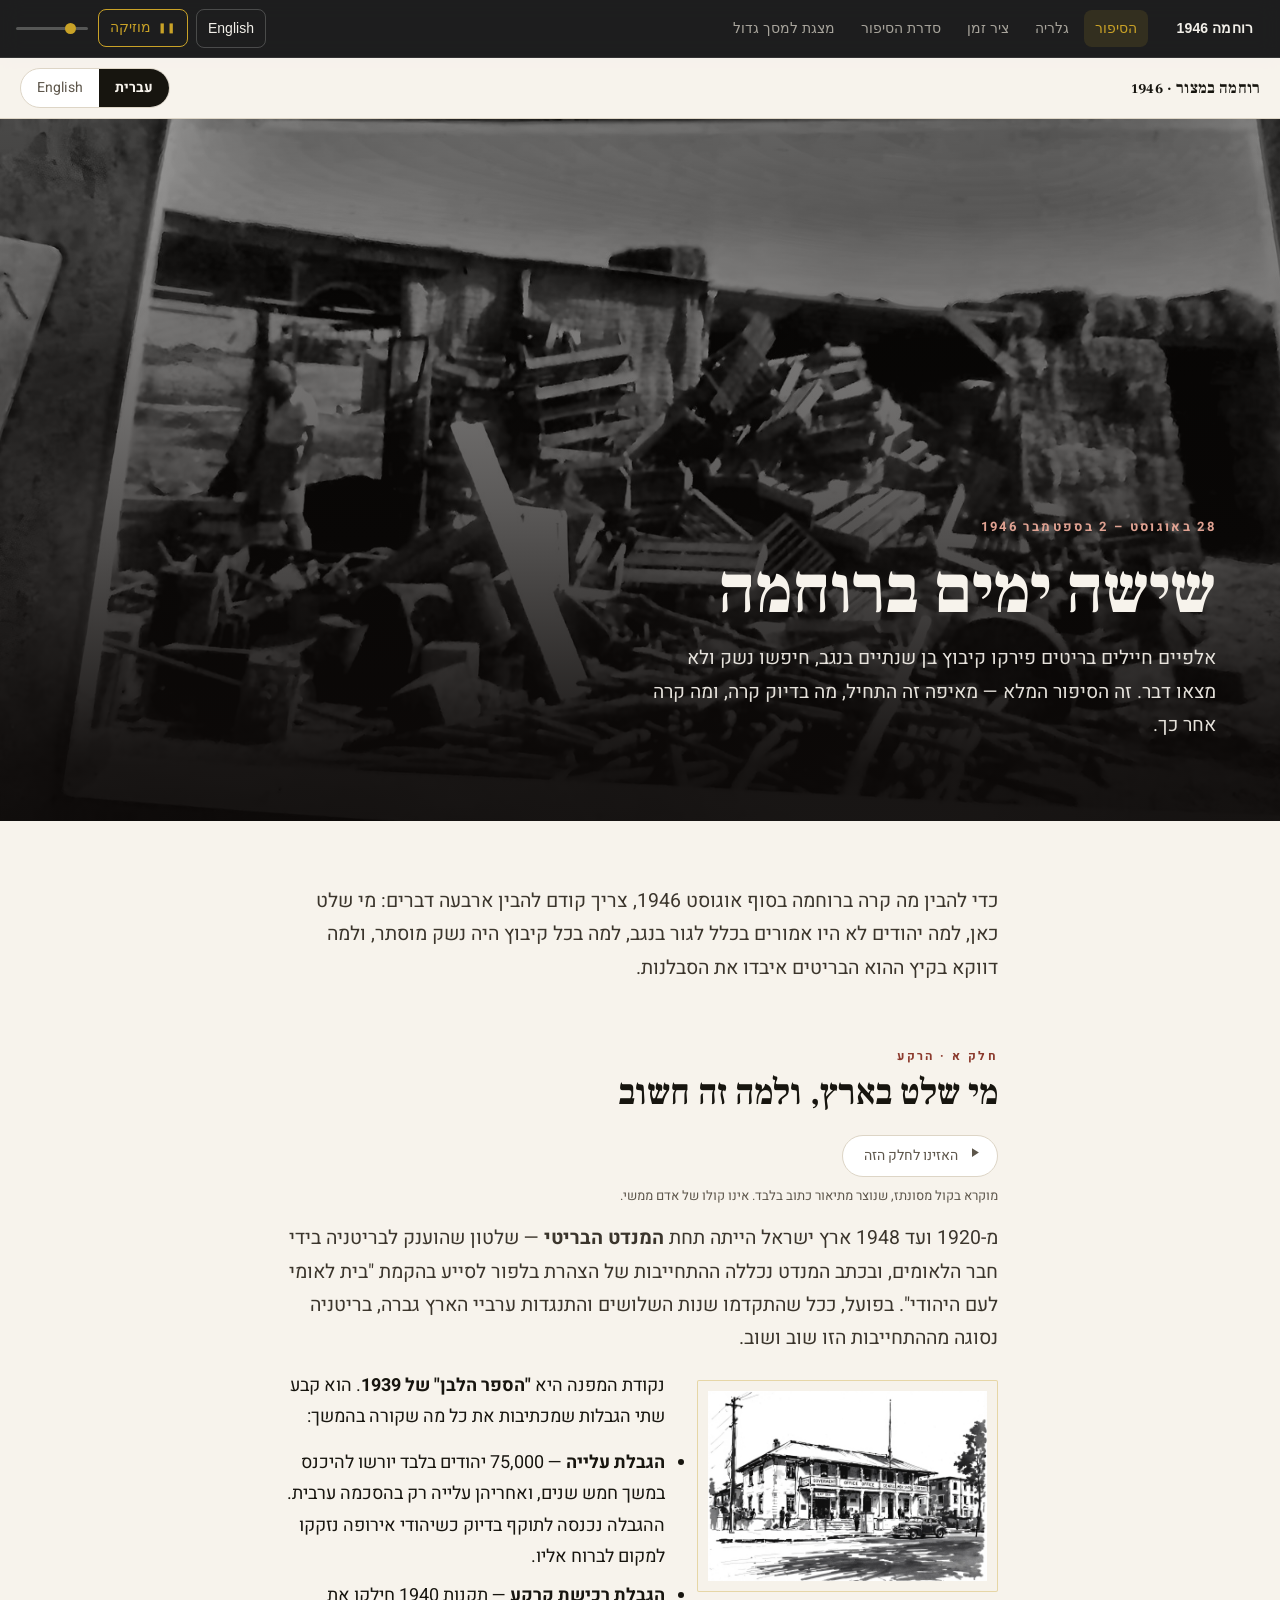
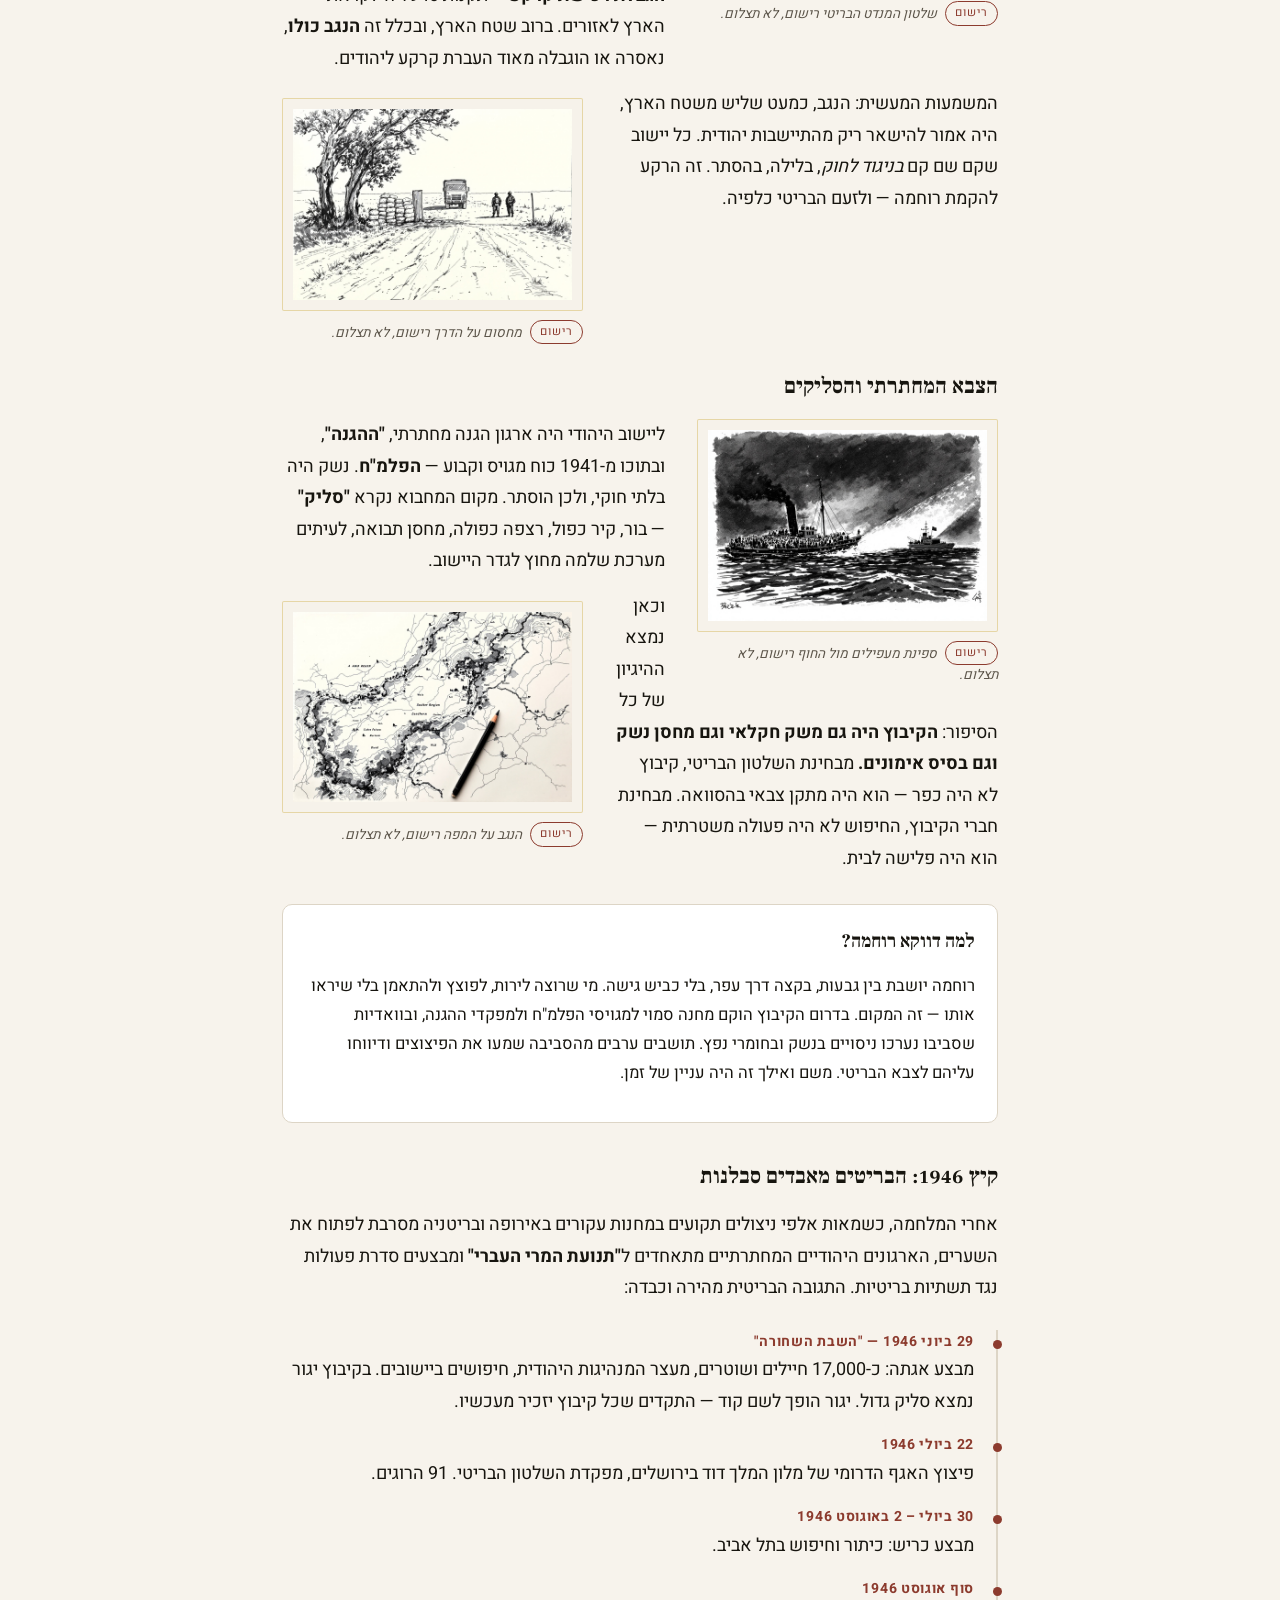
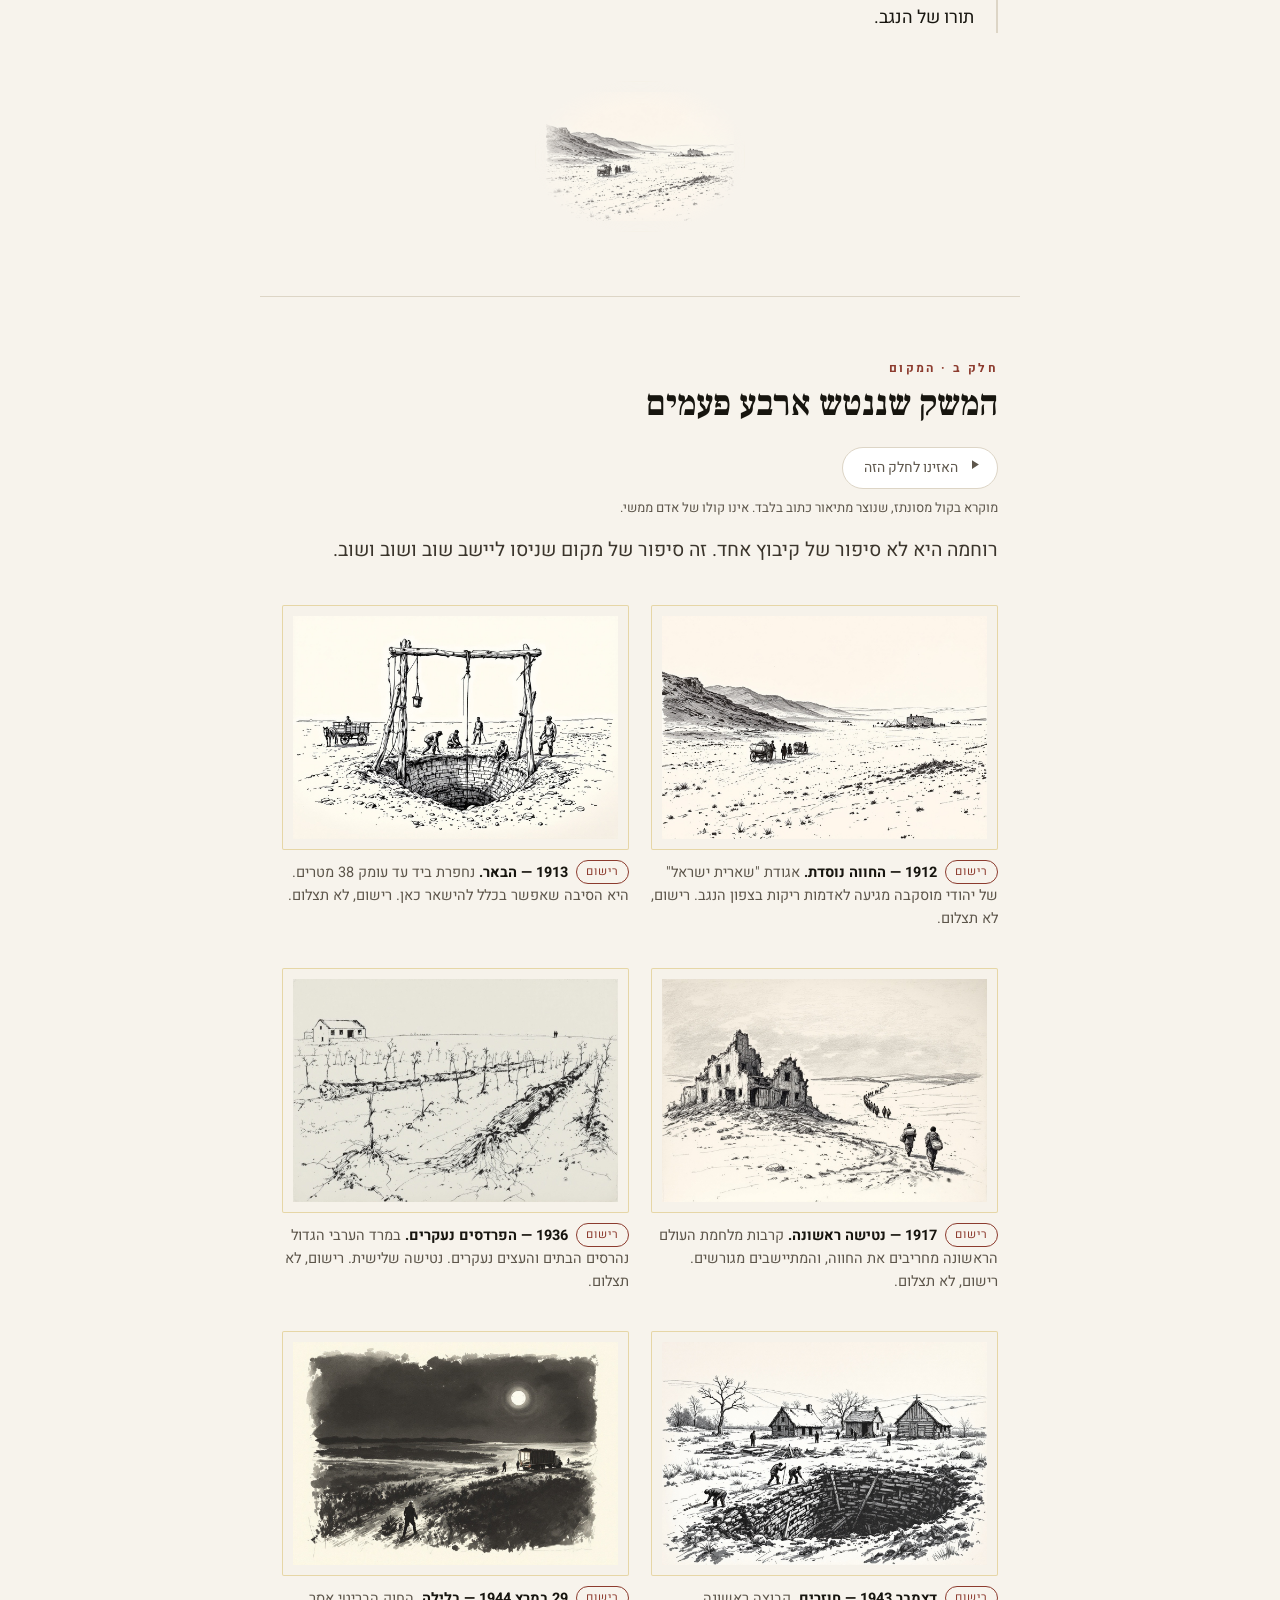
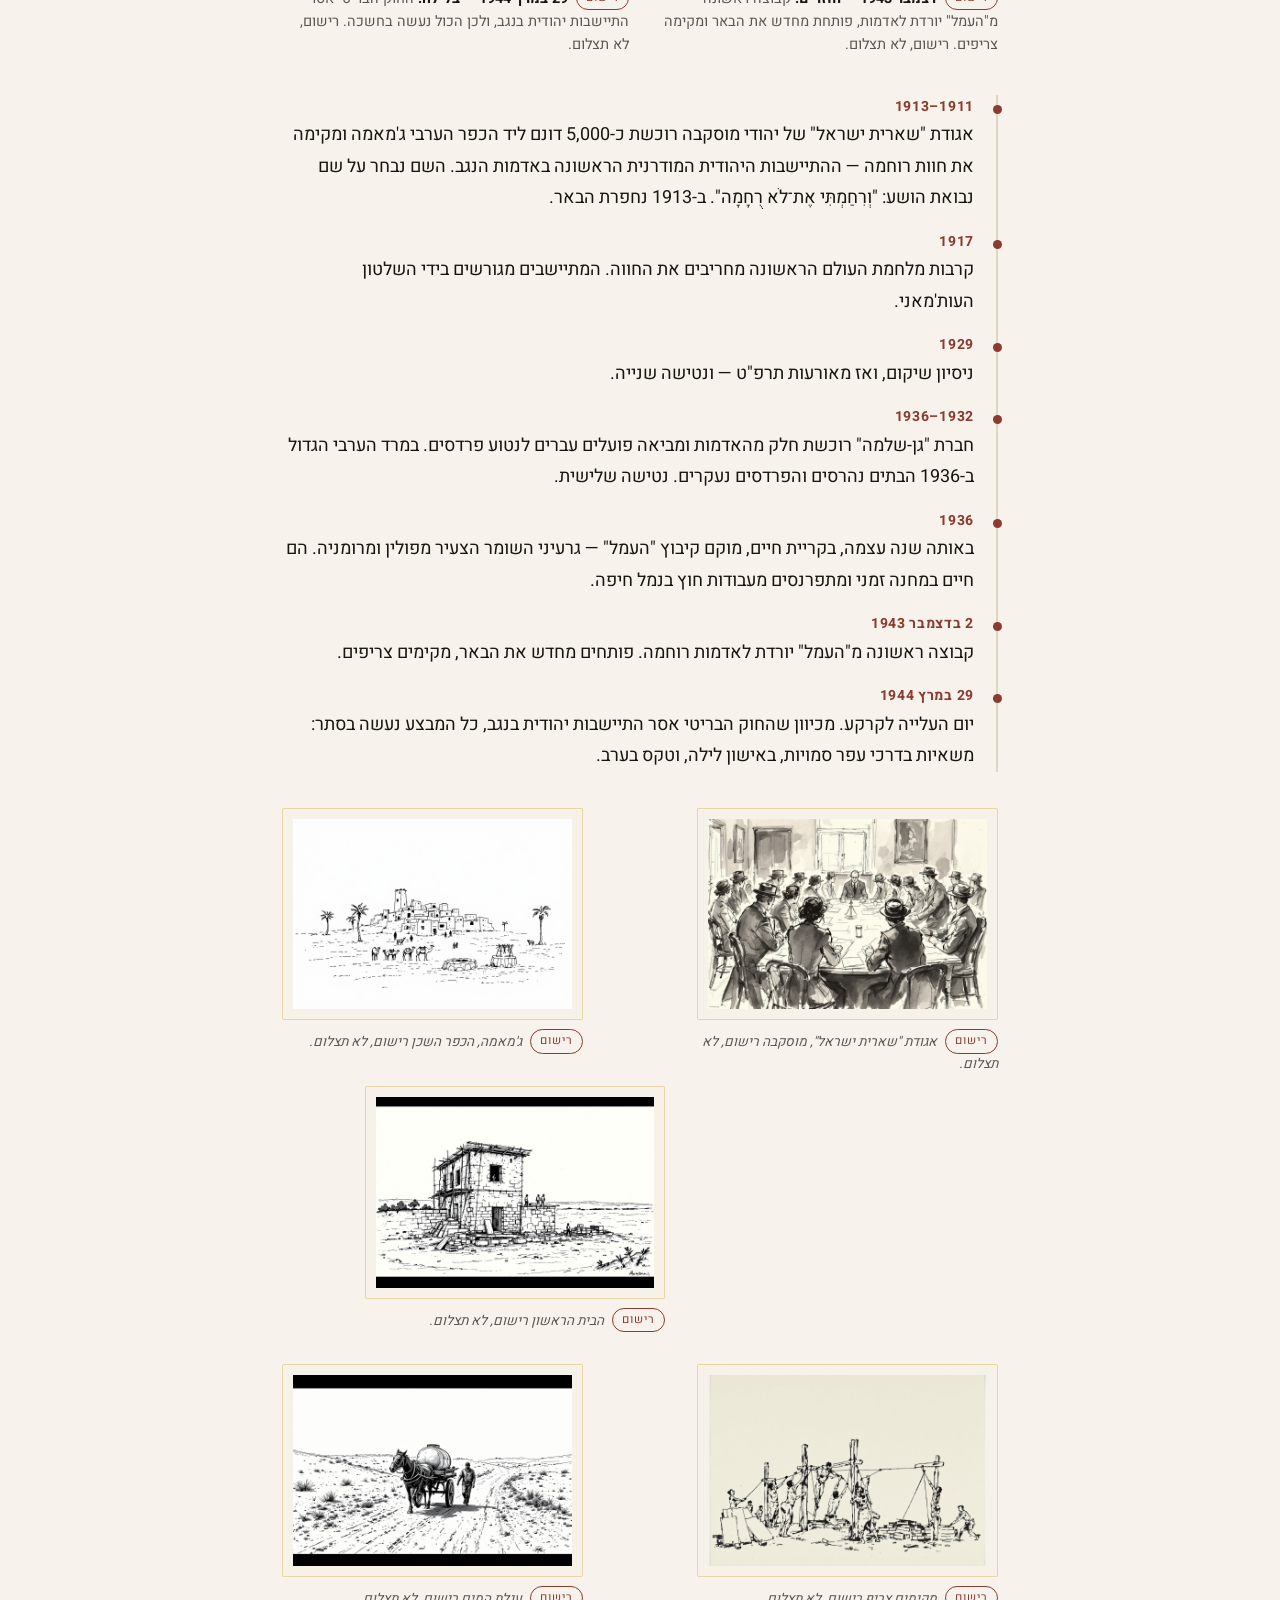
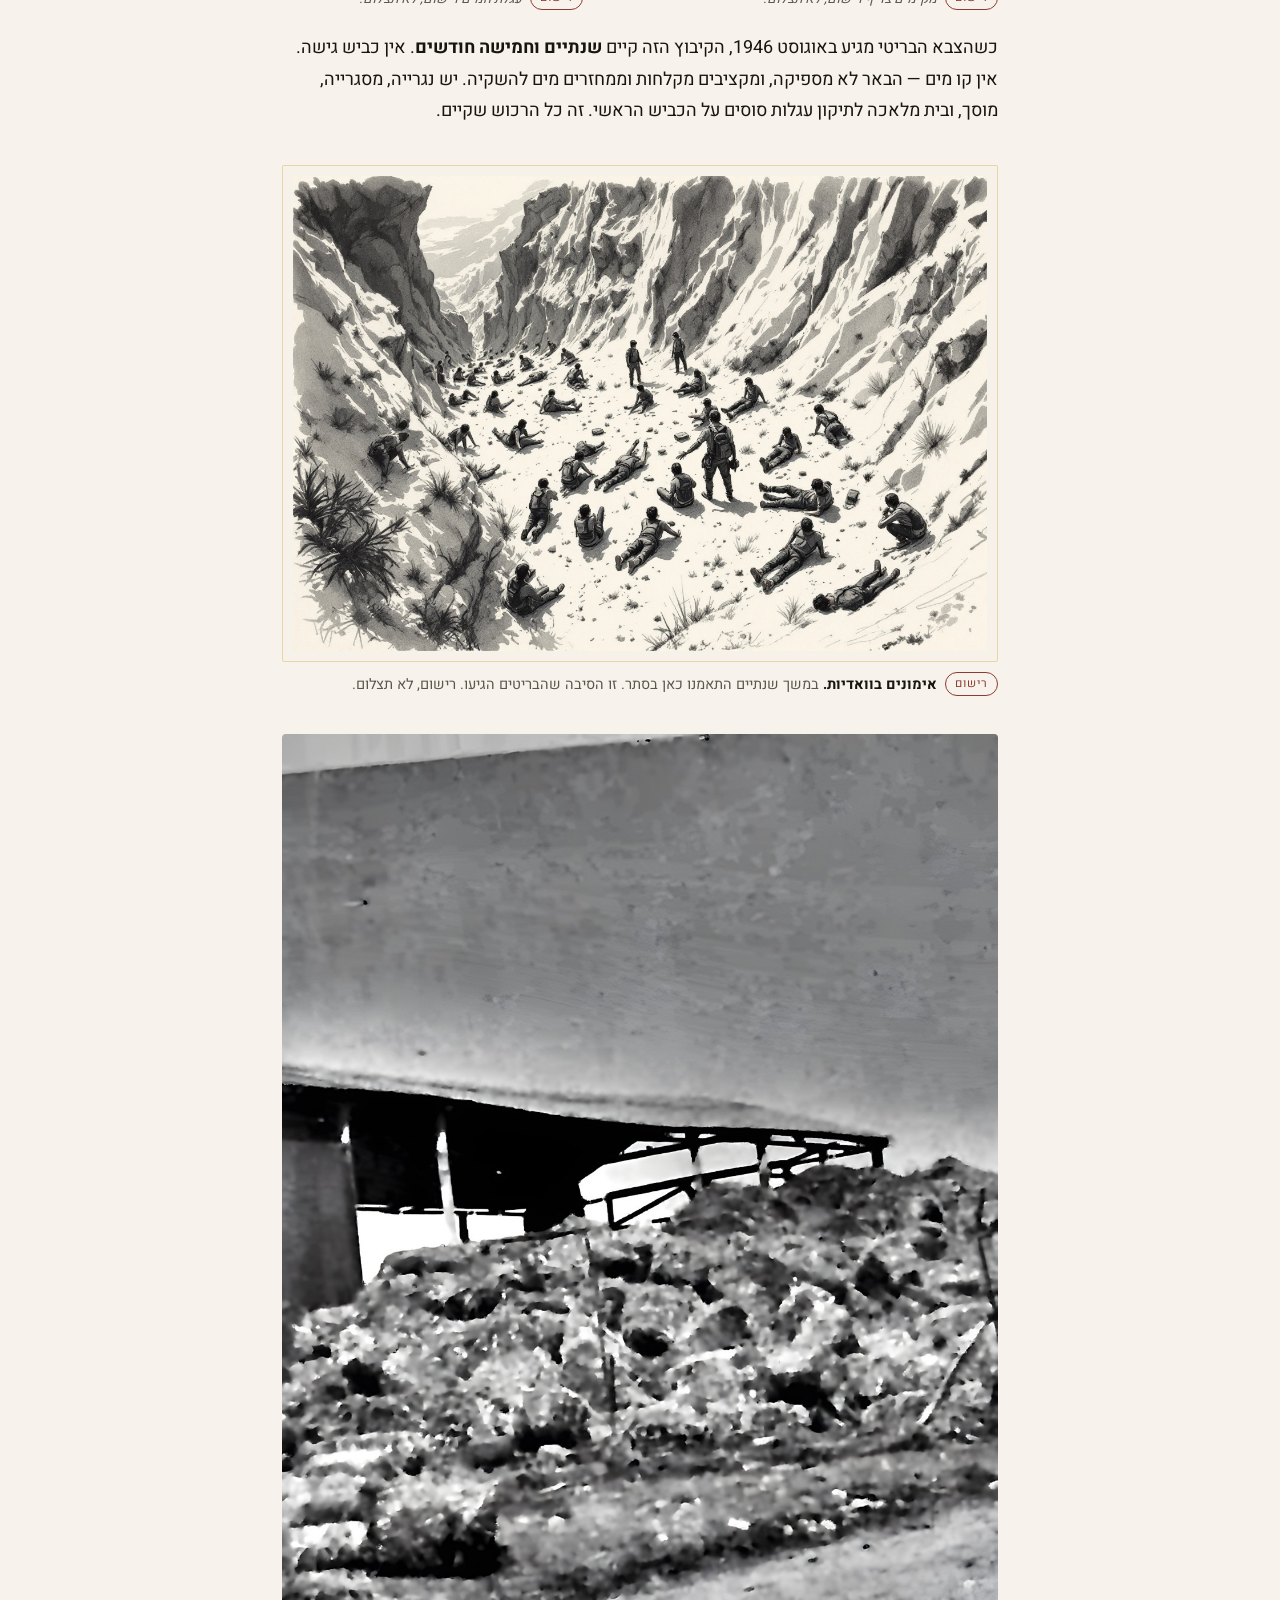
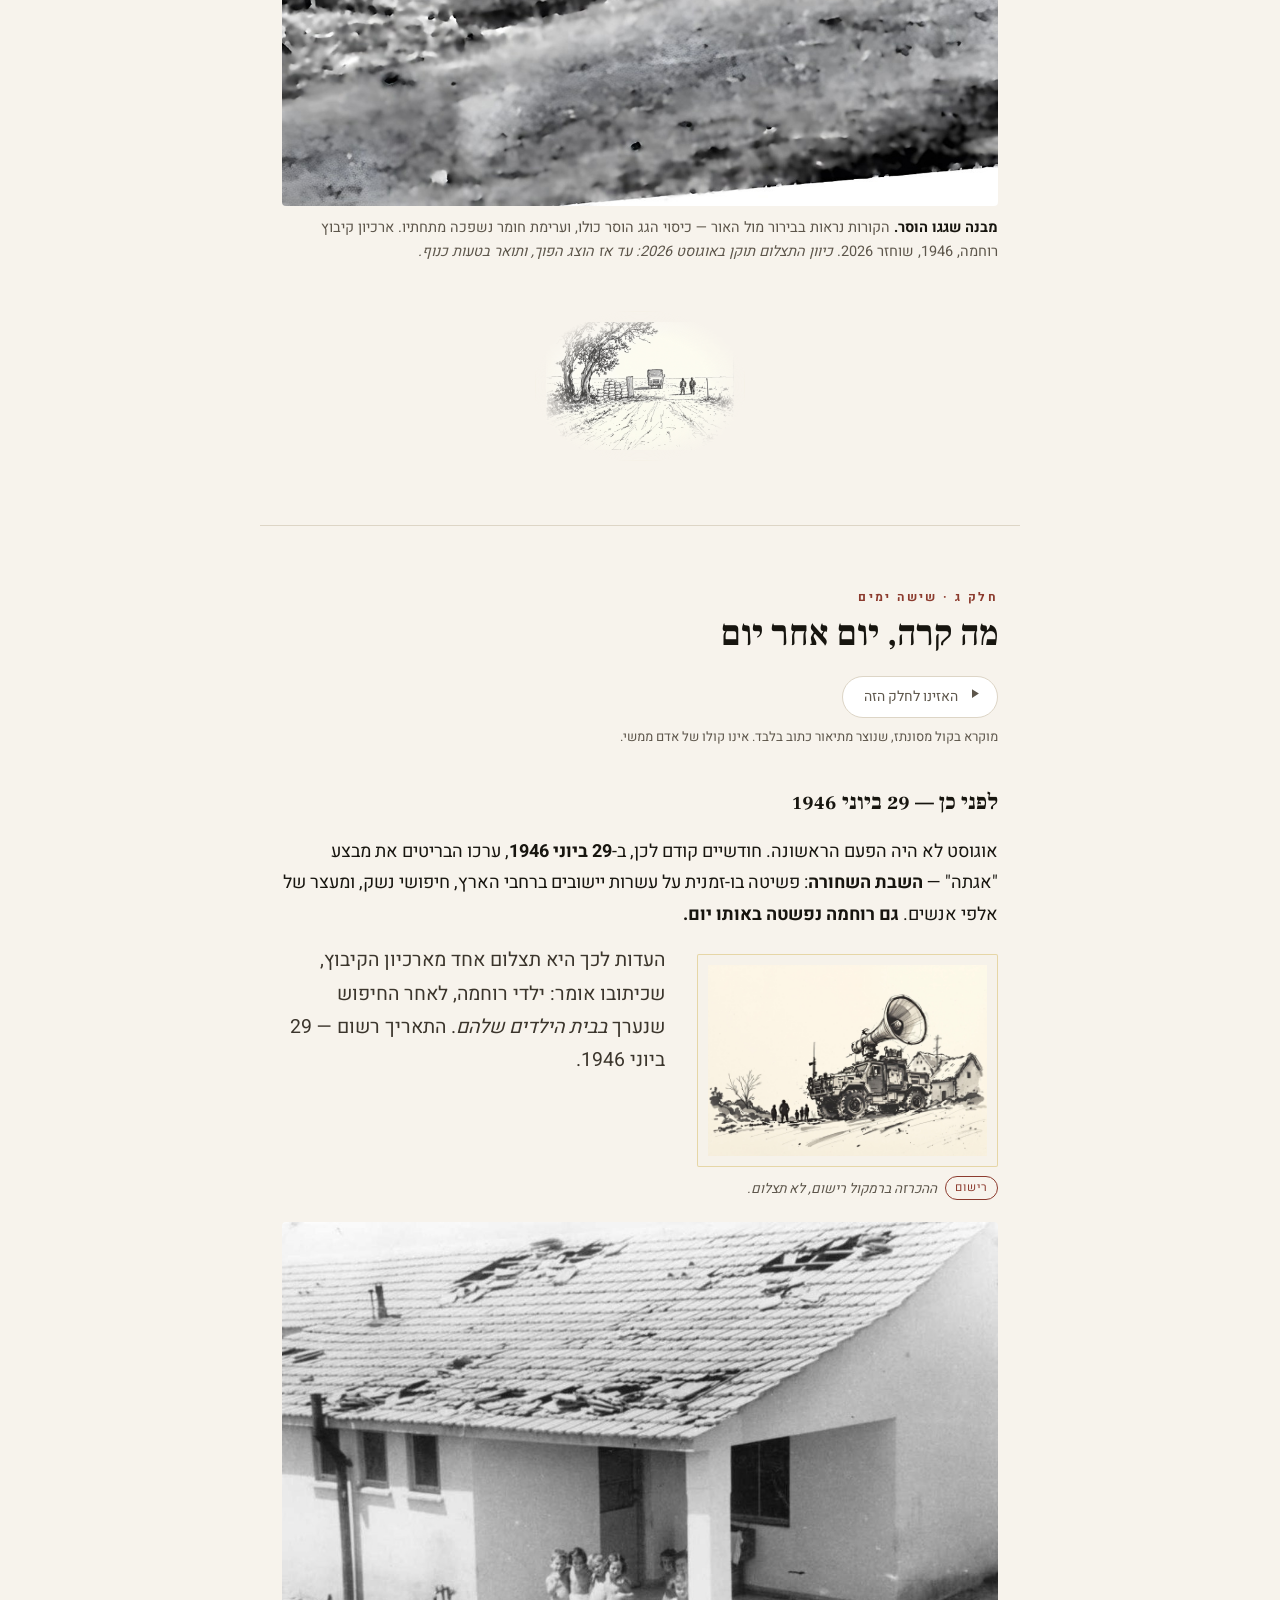
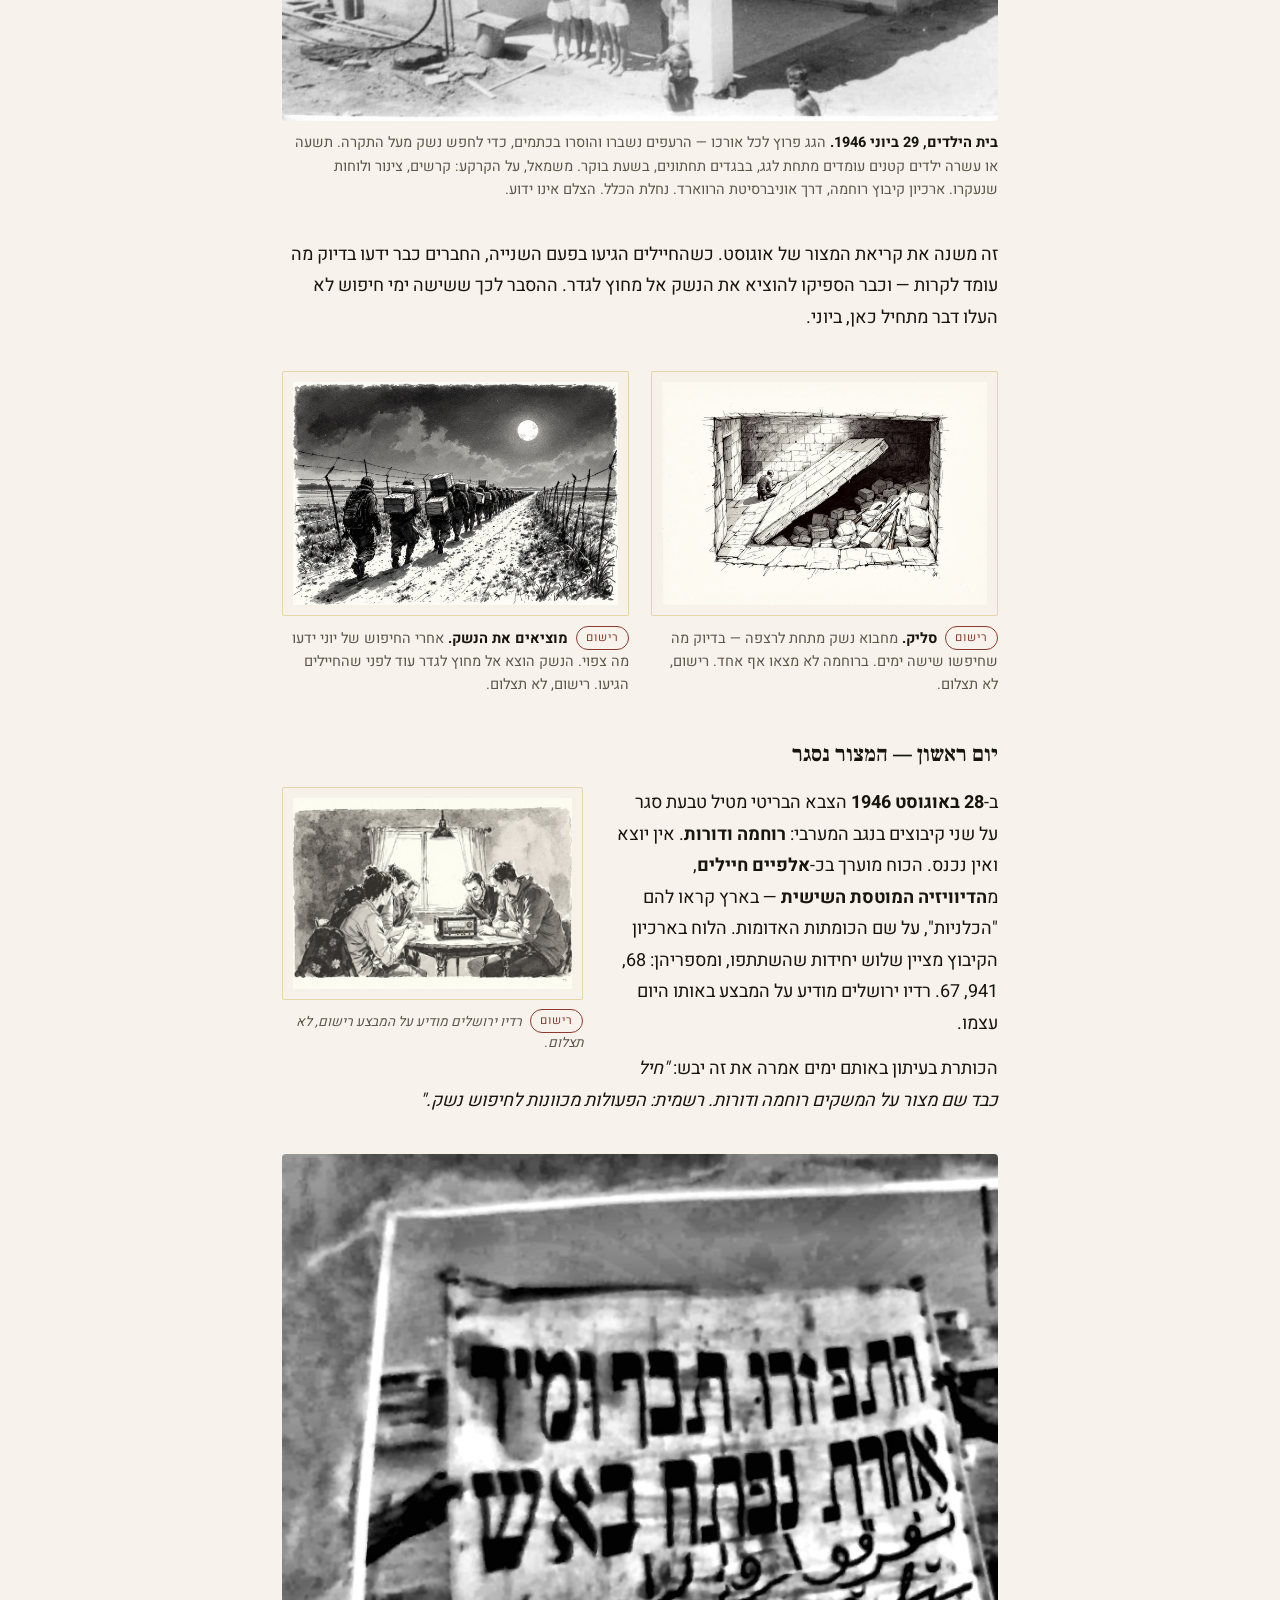
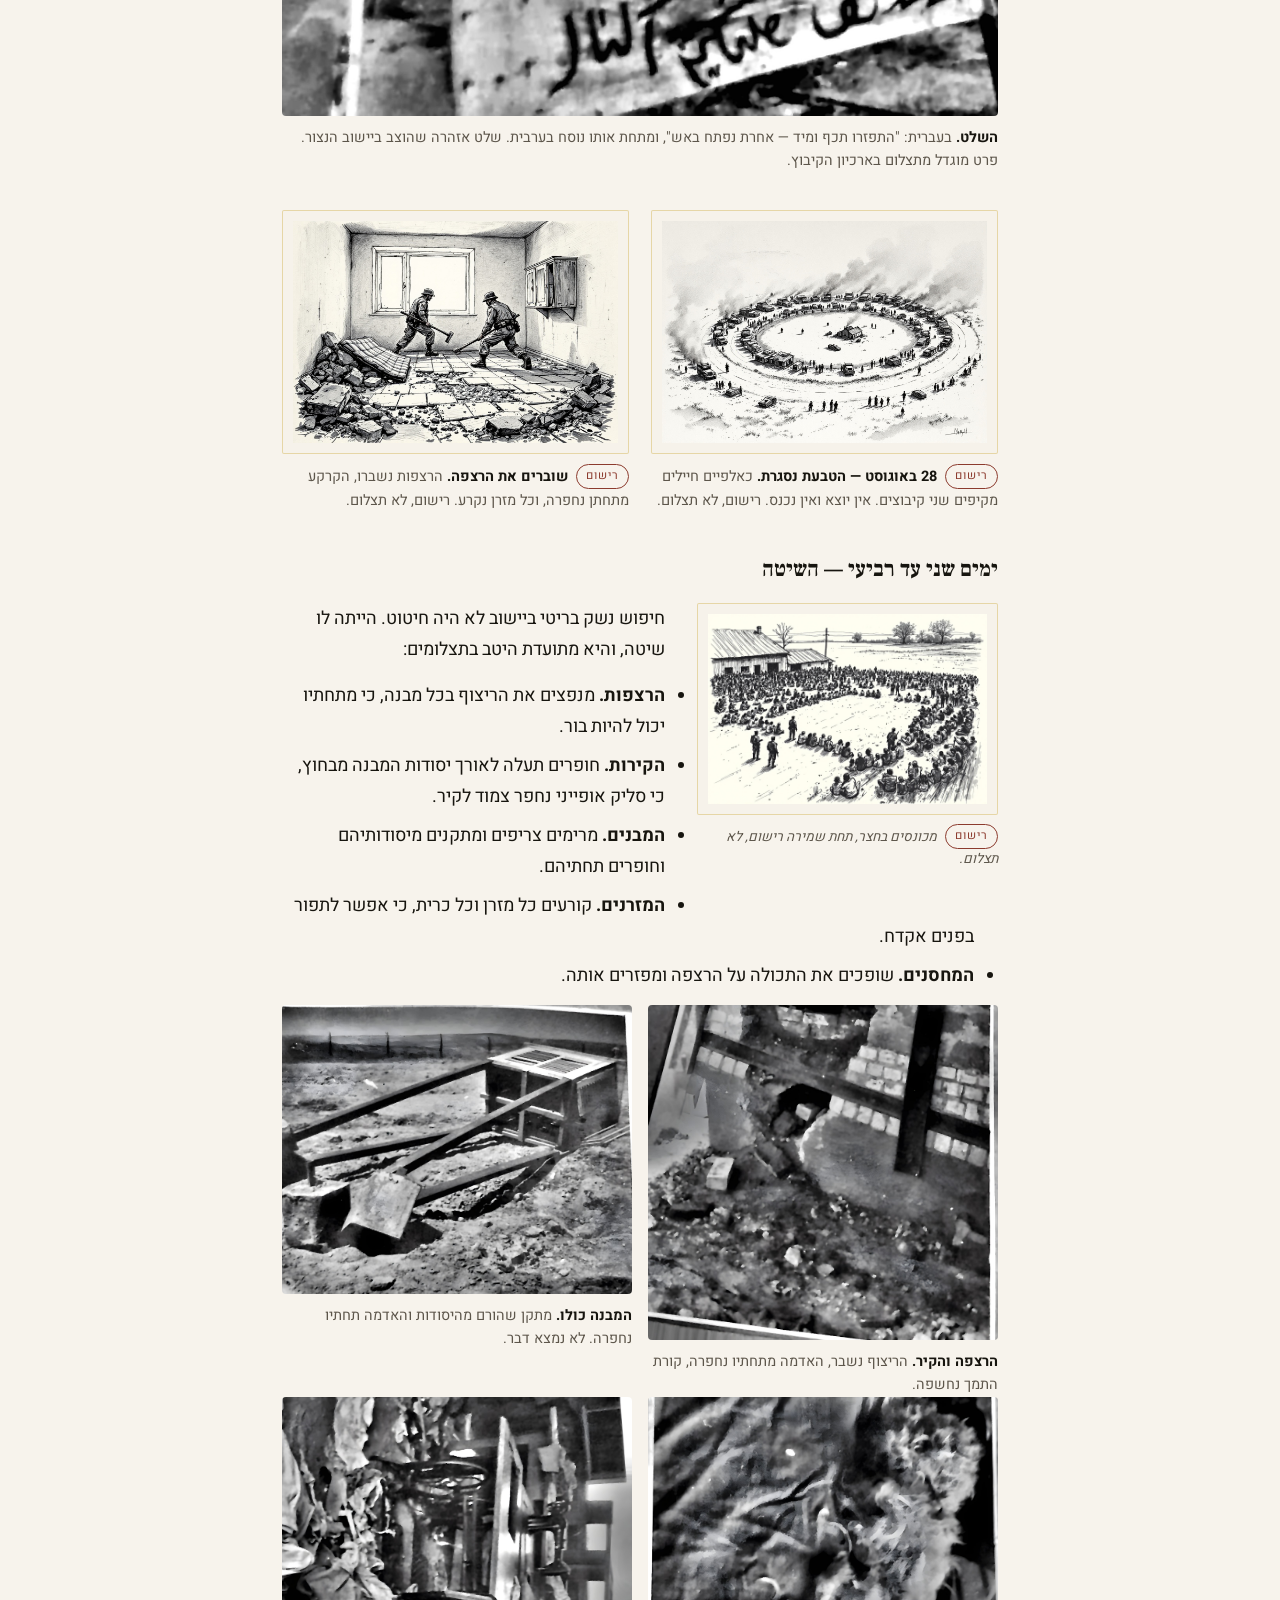
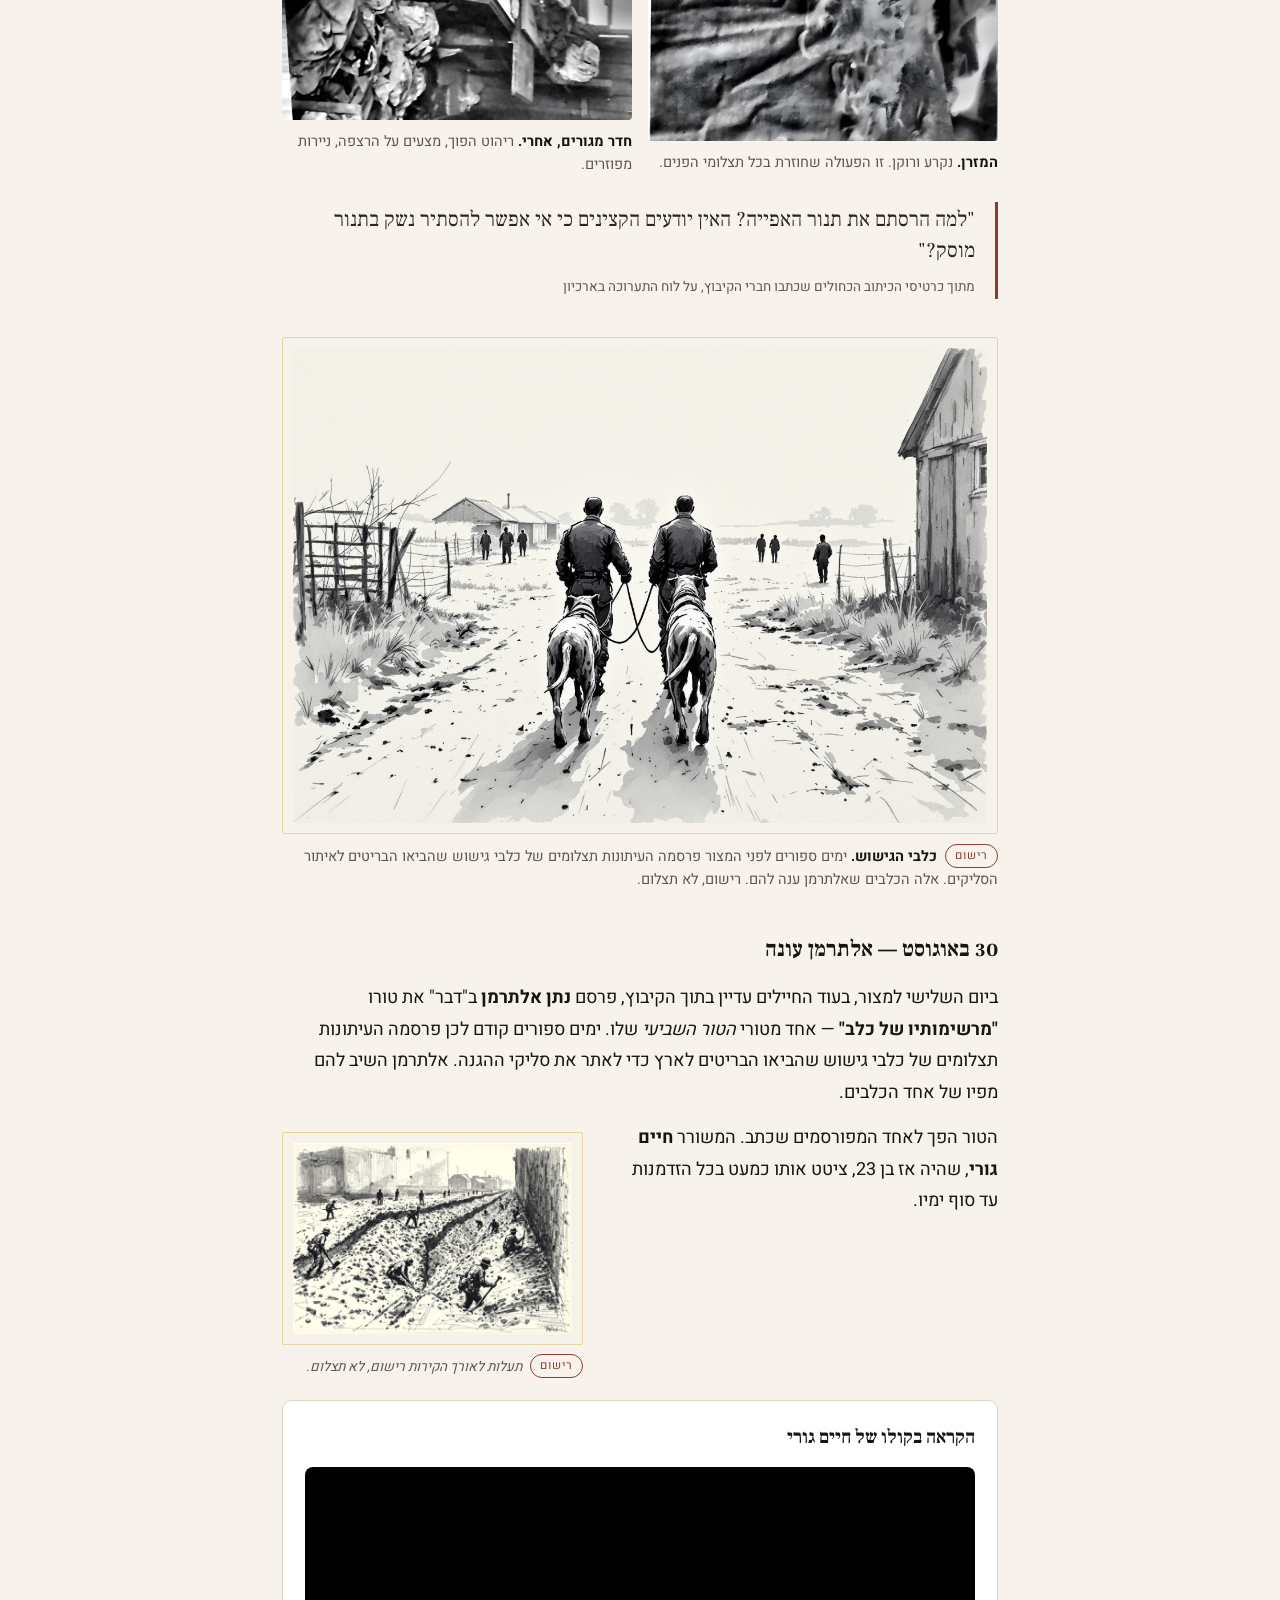
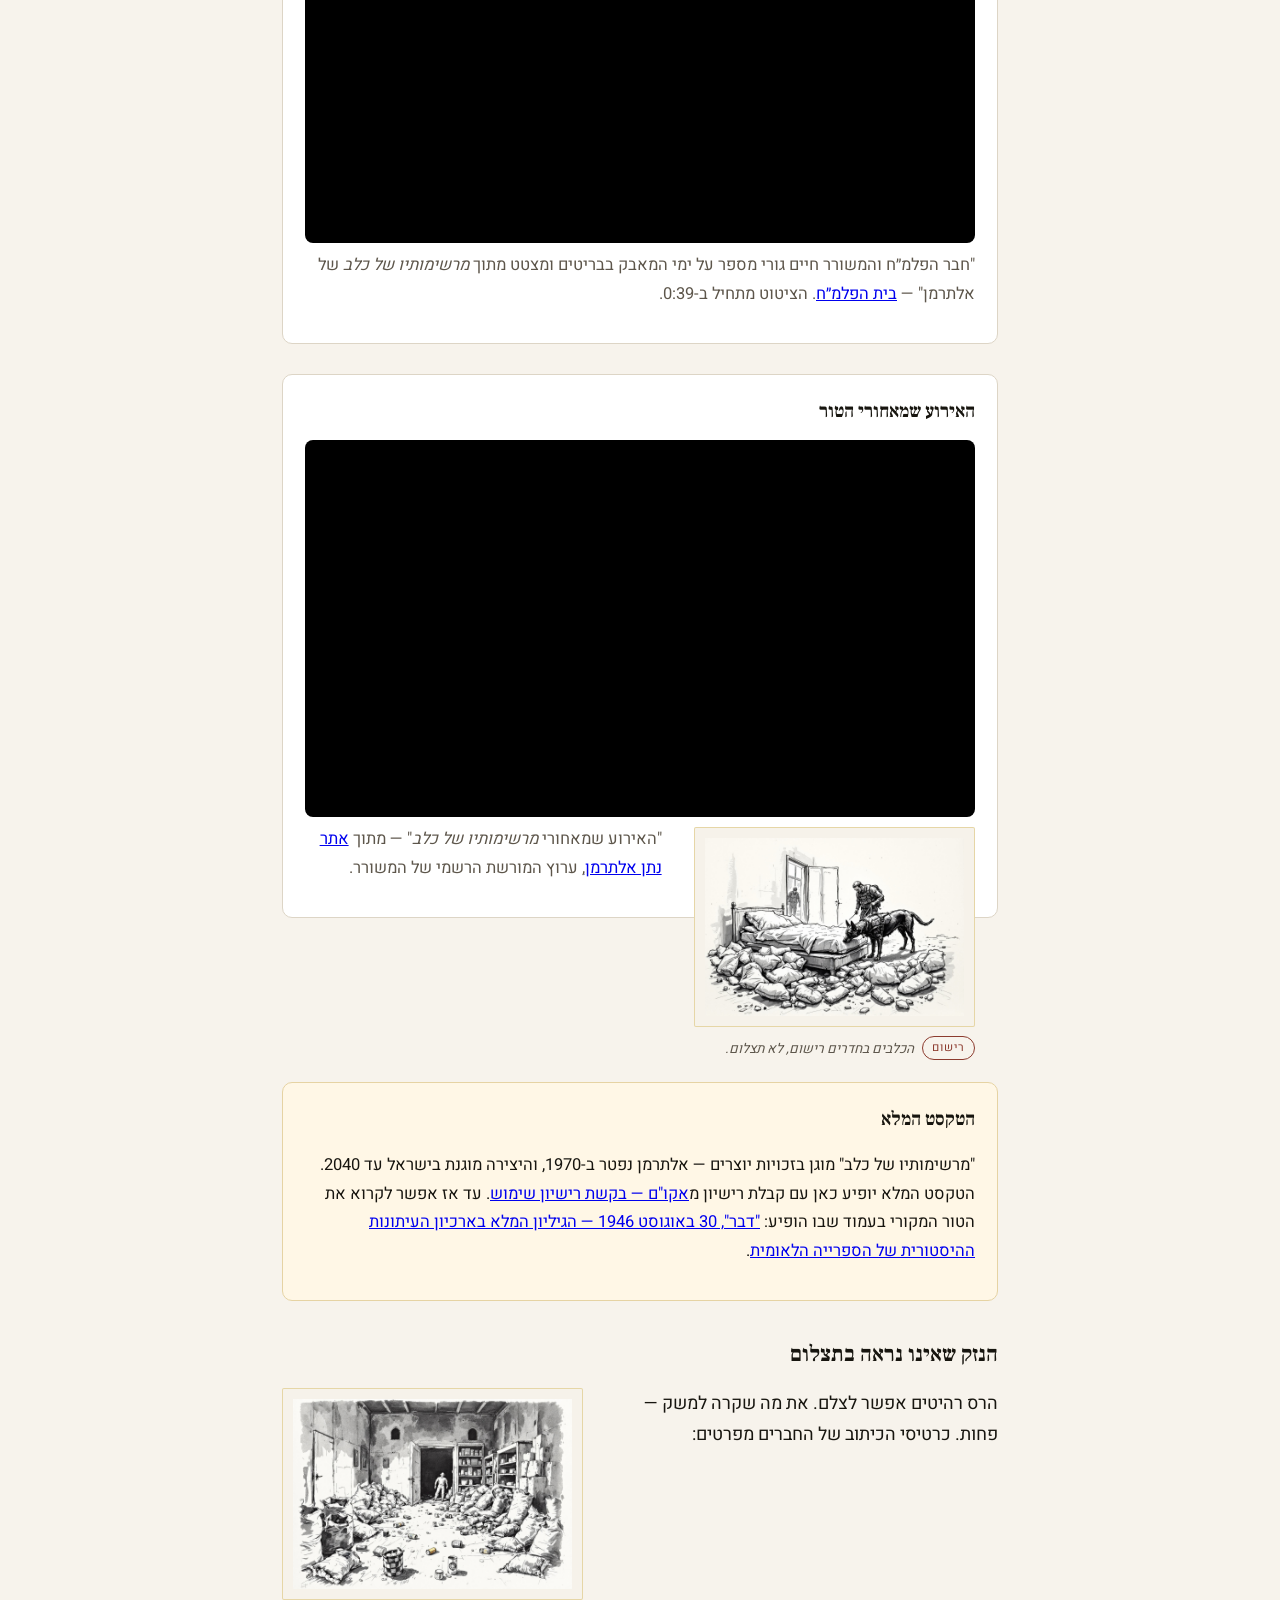
==== commit 9806c73e: "Fix book layout: ornaments inside dividers, floats colliding with boxes" ====
--- a/index.html
+++ b/index.html
@@ -127,25 +127,37 @@
 
 
 /* ---------- book furniture ----------
-   Most illustrations belong inside the column, wrapped by the prose. A page
-   of full-width blocks reads as a list; a page with the text running past a
-   small drawing reads as a book. */
-figure.vignette{width:38%;max-width:400px;margin:8px 0 20px;clear:none}
-figure.vignette.vstart{float:inline-start;margin-inline-end:30px}
-figure.vignette.vend{float:inline-end;margin-inline-start:30px}
-figure.vignette figcaption{font-size:13px;line-height:1.55;font-style:italic;
-  margin-top:8px}
+   Illustrations that sit inside the column, wrapped by the prose, so the page
+   reads as a book rather than as a list of pictures. */
+
+figure.vignette{width:42%;max-width:460px;margin:10px 0 22px}
+figure.vignette.vstart{float:inline-start;margin-inline-end:32px}
+figure.vignette.vend{float:inline-end;margin-inline-start:32px}
+figure.vignette figcaption{font-size:13.5px;line-height:1.6;font-style:italic;
+  margin-top:9px}
 figure.vignette figcaption .tag{font-style:normal}
-@media(max-width:760px){
+
+/* A float may only ever run beside plain prose. Anything with its own box -
+   a quote, a video, a full-width plate, a pair of drawings, a heading - clears
+   first, otherwise it gets overlapped. This is the rule that was missing. */
+.part h2,.part h3,.part h4,
+.part .box,.part .video,.part blockquote,
+.part figure.wide,.part .sketchpair,.part .tl,
+.part .listen,.part table{clear:both}
+
+/* Below this width there is no room for text beside a picture, so stop
+   pretending there is. */
+@media(max-width:980px){
   figure.vignette{float:none;width:100%;max-width:none;
-    margin-inline:0;margin-block:26px}
+    margin-inline:0;margin-block:30px}
 }
 
-/* A printer's ornament closing a part, not another picture to study. */
-figure.tailpiece{width:190px;margin:40px auto 6px;clear:both;opacity:.85}
-figure.tailpiece img{border:0;padding:0;background:none;
-  -webkit-mask-image:radial-gradient(ellipse at center,#000 52%,transparent 76%);
-          mask-image:radial-gradient(ellipse at center,#000 52%,transparent 76%)}
+/* A printer's ornament closing a part. Small, centred, faded into the paper -
+   punctuation, not another picture to study. */
+figure.tailpiece{width:210px;margin:48px auto 4px;clear:both;opacity:.8}
+figure.tailpiece img{border:0;padding:0;background:none;border-radius:0;
+  -webkit-mask-image:radial-gradient(ellipse at center,#000 46%,transparent 72%);
+          mask-image:radial-gradient(ellipse at center,#000 46%,transparent 72%)}
 figure.tailpiece figcaption{display:none}
 
 /* parts must contain their floats */
@@ -354,13 +366,14 @@
 <div><b>30 ביולי – 2 באוגוסט 1946</b>מבצע כריש: כיתור וחיפוש בתל אביב.</div>
 <div><b>סוף אוגוסט 1946</b>תורו של הנגב.</div>
 </div>
-</div>
-
-<div class="hr"><figure class="sketch tailpiece" aria-hidden="true">
+
+<figure class="sketch tailpiece" aria-hidden="true">
   <img src="images/sketches/sketch_1912_founding.jpg" alt="" loading="lazy" decoding="async">
   <figcaption>רישום, לא תצלום.</figcaption>
 </figure>
 </div>
+
+<div class="hr"></div>
 
 <div class="part">
 <h2><span class="num">חלק ב · המקום</span>המשק שננטש ארבע פעמים</h2>
@@ -451,13 +464,14 @@
   <img src="images/ai/ruhama_1946_43_ai.jpg" alt="מבנה ברוחמה שגגו הוסר עד לקורות, וערימת חומר מתחתיו" loading="lazy" decoding="async">
   <figcaption><b>מבנה שגגו הוסר.</b> הקורות נראות בבירור מול האור — כיסוי הגג הוסר כולו, וערימת חומר נשפכה מתחתיו. ארכיון קיבוץ רוחמה, 1946, שוחזר 2026. <em>כיוון התצלום תוקן באוגוסט 2026: עד אז הוצג הפוך, ותואר בטעות כנוף.</em></figcaption>
 </figure>
-</div>
-
-<div class="hr"><figure class="sketch tailpiece" aria-hidden="true">
+
+<figure class="sketch tailpiece" aria-hidden="true">
   <img src="images/sketches/sketch_checkpoint.jpg" alt="" loading="lazy" decoding="async">
   <figcaption>רישום, לא תצלום.</figcaption>
 </figure>
 </div>
+
+<div class="hr"></div>
 
 <div class="part">
 <h2><span class="num">חלק ג · שישה ימים</span>מה קרה, יום אחר יום</h2>
@@ -652,13 +666,14 @@
   <img src="images/p8_the_yard_around_him.jpg" alt="החצר אחרי החיפוש, איש עומד בין ההריסות" loading="lazy" decoding="async">
   <figcaption><b>החצר, אחרי.</b> מכונות, קורות, ארגזים וכלים בערימה אחת. משמאל עומד אחד מחברי המשק ומסתכל. ארכיון קיבוץ רוחמה, 1946.</figcaption>
 </figure>
-</div>
-
-<div class="hr"><figure class="sketch tailpiece" aria-hidden="true">
+
+<figure class="sketch tailpiece" aria-hidden="true">
   <img src="images/sketches/sketch_1913_the_well.jpg" alt="" loading="lazy" decoding="async">
   <figcaption>רישום, לא תצלום.</figcaption>
 </figure>
 </div>
+
+<div class="hr"></div>
 
 <div class="part">
 <h2><span class="num">חלק ד · האנשים</span>ארבעת האנשים שבתצלומים</h2>
@@ -692,13 +707,14 @@
 <h4>קריאה פתוחה</h4>
 <p>אין לנו את שמותיהם של ארבעת האנשים האלה. יש היום אנשים חיים שיודעים מי הם. אם אתם מכירים מישהו מקיבוץ רוחמה או ממשפחות החברים — זו השאלה הכי חשובה לשאול לפני יום השנה ה-80.</p>
 </div>
-</div>
-
-<div class="hr"><figure class="sketch tailpiece" aria-hidden="true">
+
+<figure class="sketch tailpiece" aria-hidden="true">
   <img src="images/sketches/sketch_raising_a_hut.jpg" alt="" loading="lazy" decoding="async">
   <figcaption>רישום, לא תצלום.</figcaption>
 </figure>
 </div>
+
+<div class="hr"></div>
 
 <div class="part">
 <h2><span class="num">חלק ה · אחר כך</span>מה קרה בהמשך</h2>
@@ -736,6 +752,11 @@
   <img src="images/p6_hands_and_the_basket.jpg" alt="ידיים אוחזות בסל קלוע" loading="lazy" decoding="async">
   <figcaption><b>מתחילים לנקות.</b> פרט מוגדל: זוג ידיים, סל קלוע, חדר הרוס. השיקום ארך חודשים והתחיל ככה.</figcaption>
 </figure>
+
+<figure class="sketch tailpiece" aria-hidden="true">
+  <img src="images/sketches/sketch_negev_map.jpg" alt="" loading="lazy" decoding="async">
+  <figcaption>רישום, לא תצלום.</figcaption>
+</figure>
 </div>
 
 <figure class="wide sketch">
@@ -743,11 +764,7 @@
   <figcaption><span class="tag">רישום</span><b>אוקטובר 1946 — אחת עשרה נקודות בלילה אחד.</b> שישה שבועות אחרי החיפוש, רוחמה היא נקודת זינוק להקמת אחת עשרה נקודות בנגב בלילה אחד. רישום, לא תצלום.</figcaption>
 </figure>
 
-<div class="hr"><figure class="sketch tailpiece" aria-hidden="true">
-  <img src="images/sketches/sketch_negev_map.jpg" alt="" loading="lazy" decoding="async">
-  <figcaption>רישום, לא תצלום.</figcaption>
-</figure>
-</div>
+<div class="hr"></div>
 
 <div class="part">
 <h2><span class="num">חלק ו · איך לקרוא</span>מה התצלומים אומרים ומה לא</h2>
@@ -774,6 +791,11 @@
 "כדי לגלות את נשק המגן תצטרכו לחרוש את כל אדמות ארץ ישראל."
 <cite>מיוחס לחיים ויצמן — הציטוט שפותח את לוח התערוכה בארכיון קיבוץ רוחמה</cite>
 </blockquote>
+
+<figure class="sketch tailpiece" aria-hidden="true">
+  <img src="images/sketches/sketch_first_building.jpg" alt="" loading="lazy" decoding="async">
+  <figcaption>רישום, לא תצלום.</figcaption>
+</figure>
 </div>
 
 <footer><div class="wrap">
@@ -781,10 +803,6 @@
 <p>התצלומים: ארכיון קיבוץ רוחמה, לוח התערוכה "רוחמה במצור — חיפוש נשק תש"ו-1946". שוחזרו דיגיטלית ב-2026.</p>
 <p>רקע היסטורי: <a href="https://www.kibbutz-story.com/post/ruhama">מיזם הנגב המערבי והגליל (יד יערי / יד טבנקין)</a> · <a href="https://www.sng.org.il/רוחמה/">מועצה אזורית שער הנגב</a> · <a href="http://www.hahagana.org.il/sites/sitepage/?itemId=48424">מוזיאון ההגנה</a> · <a href="https://en.wikipedia.org/wiki/6th_Airborne_Division_in_Palestine">6th Airborne Division in Palestine</a></p>
 <p>עדיין לבדוק: ארכיון יד יערי בגבעת חביבה (תיקי רוחמה, "חבר קיבוץ כותב על ימי המצור"), עיתונות תקופתית ב-JPRESS לתאריכים 26.8–6.9.1946, וארכיון המדינה הבריטי ב-Kew.</p>
-<figure class="sketch tailpiece" aria-hidden="true">
-  <img src="images/sketches/sketch_first_building.jpg" alt="" loading="lazy" decoding="async">
-  <figcaption>רישום, לא תצלום.</figcaption>
-</figure>
 </div></footer>
 </article>
 
@@ -859,13 +877,14 @@
 <div><b>30 July – 2 August 1946</b>Operation Shark: cordon and search of Tel Aviv.</div>
 <div><b>Late August 1946</b>The Negev's turn.</div>
 </div>
-</div>
-
-<div class="hr"><figure class="sketch tailpiece" aria-hidden="true">
+
+<figure class="sketch tailpiece" aria-hidden="true">
   <img src="images/sketches/sketch_1912_founding.jpg" alt="" loading="lazy" decoding="async">
   <figcaption>A drawing, not a photograph.</figcaption>
 </figure>
 </div>
+
+<div class="hr"></div>
 
 <div class="part">
 <h2><span class="num">Part 2 · The place</span>The farm that was abandoned four times</h2>
@@ -956,13 +975,14 @@
   <img src="images/ai/ruhama_1946_43_ai.jpg" alt="A building at Ruhama stripped to its bare roof trusses, a heap of material below it" loading="lazy" decoding="async">
   <figcaption><b>A building with its roof taken off.</b> The trusses stand out clearly against the light — the whole roof covering has been removed, and a heap of material has come down beneath it. Kibbutz Ruhama Archive, 1946, restored 2026. <em>Orientation corrected in August 2026: until then this print was shown upside down, and described as a landscape.</em></figcaption>
 </figure>
-</div>
-
-<div class="hr"><figure class="sketch tailpiece" aria-hidden="true">
+
+<figure class="sketch tailpiece" aria-hidden="true">
   <img src="images/sketches/sketch_checkpoint.jpg" alt="" loading="lazy" decoding="async">
   <figcaption>A drawing, not a photograph.</figcaption>
 </figure>
 </div>
+
+<div class="hr"></div>
 
 <div class="part">
 <h2><span class="num">Part 3 · Six days</span>What happened, day by day</h2>
@@ -1157,13 +1177,14 @@
   <img src="images/p8_the_yard_around_him.jpg" alt="The yard after the search, a man standing among the wreckage" loading="lazy" decoding="async">
   <figcaption><b>The yard, afterwards.</b> Machinery, beams, crates and tools in a single heap. On the left one of the members stands and looks. Kibbutz Ruhama Archive, 1946.</figcaption>
 </figure>
-</div>
-
-<div class="hr"><figure class="sketch tailpiece" aria-hidden="true">
+
+<figure class="sketch tailpiece" aria-hidden="true">
   <img src="images/sketches/sketch_1913_the_well.jpg" alt="" loading="lazy" decoding="async">
   <figcaption>A drawing, not a photograph.</figcaption>
 </figure>
 </div>
+
+<div class="hr"></div>
 
 <div class="part">
 <h2><span class="num">Part 4 · The people</span>The four people in these photographs</h2>
@@ -1197,13 +1218,14 @@
 <h4>An open question</h4>
 <p>We do not have the names of these four people. There are people alive today who know who they are. If you know anyone from Kibbutz Ruhama or from the members' families, this is the most important question to ask before the 80th anniversary.</p>
 </div>
-</div>
-
-<div class="hr"><figure class="sketch tailpiece" aria-hidden="true">
+
+<figure class="sketch tailpiece" aria-hidden="true">
   <img src="images/sketches/sketch_raising_a_hut.jpg" alt="" loading="lazy" decoding="async">
   <figcaption>A drawing, not a photograph.</figcaption>
 </figure>
 </div>
+
+<div class="hr"></div>
 
 <div class="part">
 <h2><span class="num">Part 5 · Afterwards</span>What happened next</h2>
@@ -1241,6 +1263,11 @@
   <img src="images/p6_hands_and_the_basket.jpg" alt="Hands gripping a woven basket" loading="lazy" decoding="async">
   <figcaption><b>Starting to clear up.</b> Enlarged detail: a pair of hands, a woven basket, a wrecked room. The rebuilding took months and it started like this.</figcaption>
 </figure>
+
+<figure class="sketch tailpiece" aria-hidden="true">
+  <img src="images/sketches/sketch_negev_map.jpg" alt="" loading="lazy" decoding="async">
+  <figcaption>A drawing, not a photograph.</figcaption>
+</figure>
 </div>
 
 <figure class="wide sketch">
@@ -1248,11 +1275,7 @@
   <figcaption><span class="tag">Drawing</span><b>October 1946 — eleven points in one night.</b> Six weeks after the search, Ruhama is a launch point for eleven new settlements founded across the Negev in a single night. A drawing, not a photograph.</figcaption>
 </figure>
 
-<div class="hr"><figure class="sketch tailpiece" aria-hidden="true">
-  <img src="images/sketches/sketch_negev_map.jpg" alt="" loading="lazy" decoding="async">
-  <figcaption>A drawing, not a photograph.</figcaption>
-</figure>
-</div>
+<div class="hr"></div>
 
 <div class="part">
 <h2><span class="num">Part 6 · How to read them</span>What the photographs say, and what they don't</h2>
@@ -1279,6 +1302,11 @@
 "To find the defence weapons you would have to plough every acre of the Land of Israel."
 <cite>Attributed to Chaim Weizmann — the quotation that opens the exhibition board in the Kibbutz Ruhama archive</cite>
 </blockquote>
+
+<figure class="sketch tailpiece" aria-hidden="true">
+  <img src="images/sketches/sketch_first_building.jpg" alt="" loading="lazy" decoding="async">
+  <figcaption>A drawing, not a photograph.</figcaption>
+</figure>
 </div>
 
 <footer><div class="wrap">
@@ -1286,10 +1314,6 @@
 <p>Photographs: Kibbutz Ruhama Archive, exhibition board <em>"Ruhama Under Siege — Weapons Search 5706-1946."</em> Digitally restored in 2026.</p>
 <p>Historical background: <a href="https://www.kibbutz-story.com/post/ruhama">Western Negev &amp; Galilee project (Yad Ya'ari / Yad Tabenkin)</a> · <a href="https://www.sng.org.il/רוחמה/">Sha'ar HaNegev Regional Council</a> · <a href="http://www.hahagana.org.il/sites/sitepage/?itemId=48424">Haganah Museum</a> · <a href="https://en.wikipedia.org/wiki/6th_Airborne_Division_in_Palestine">6th Airborne Division in Palestine</a></p>
 <p>Still to consult: the Yad Ya'ari archive at Givat Haviva (Ruhama files, "a member writes about the days of the siege"), the historical Hebrew press on JPRESS for 26 Aug – 6 Sep 1946, and the National Archives at Kew.</p>
-<figure class="sketch tailpiece" aria-hidden="true">
-  <img src="images/sketches/sketch_first_building.jpg" alt="" loading="lazy" decoding="async">
-  <figcaption>A drawing, not a photograph.</figcaption>
-</figure>
 </div></footer>
 </article>
 
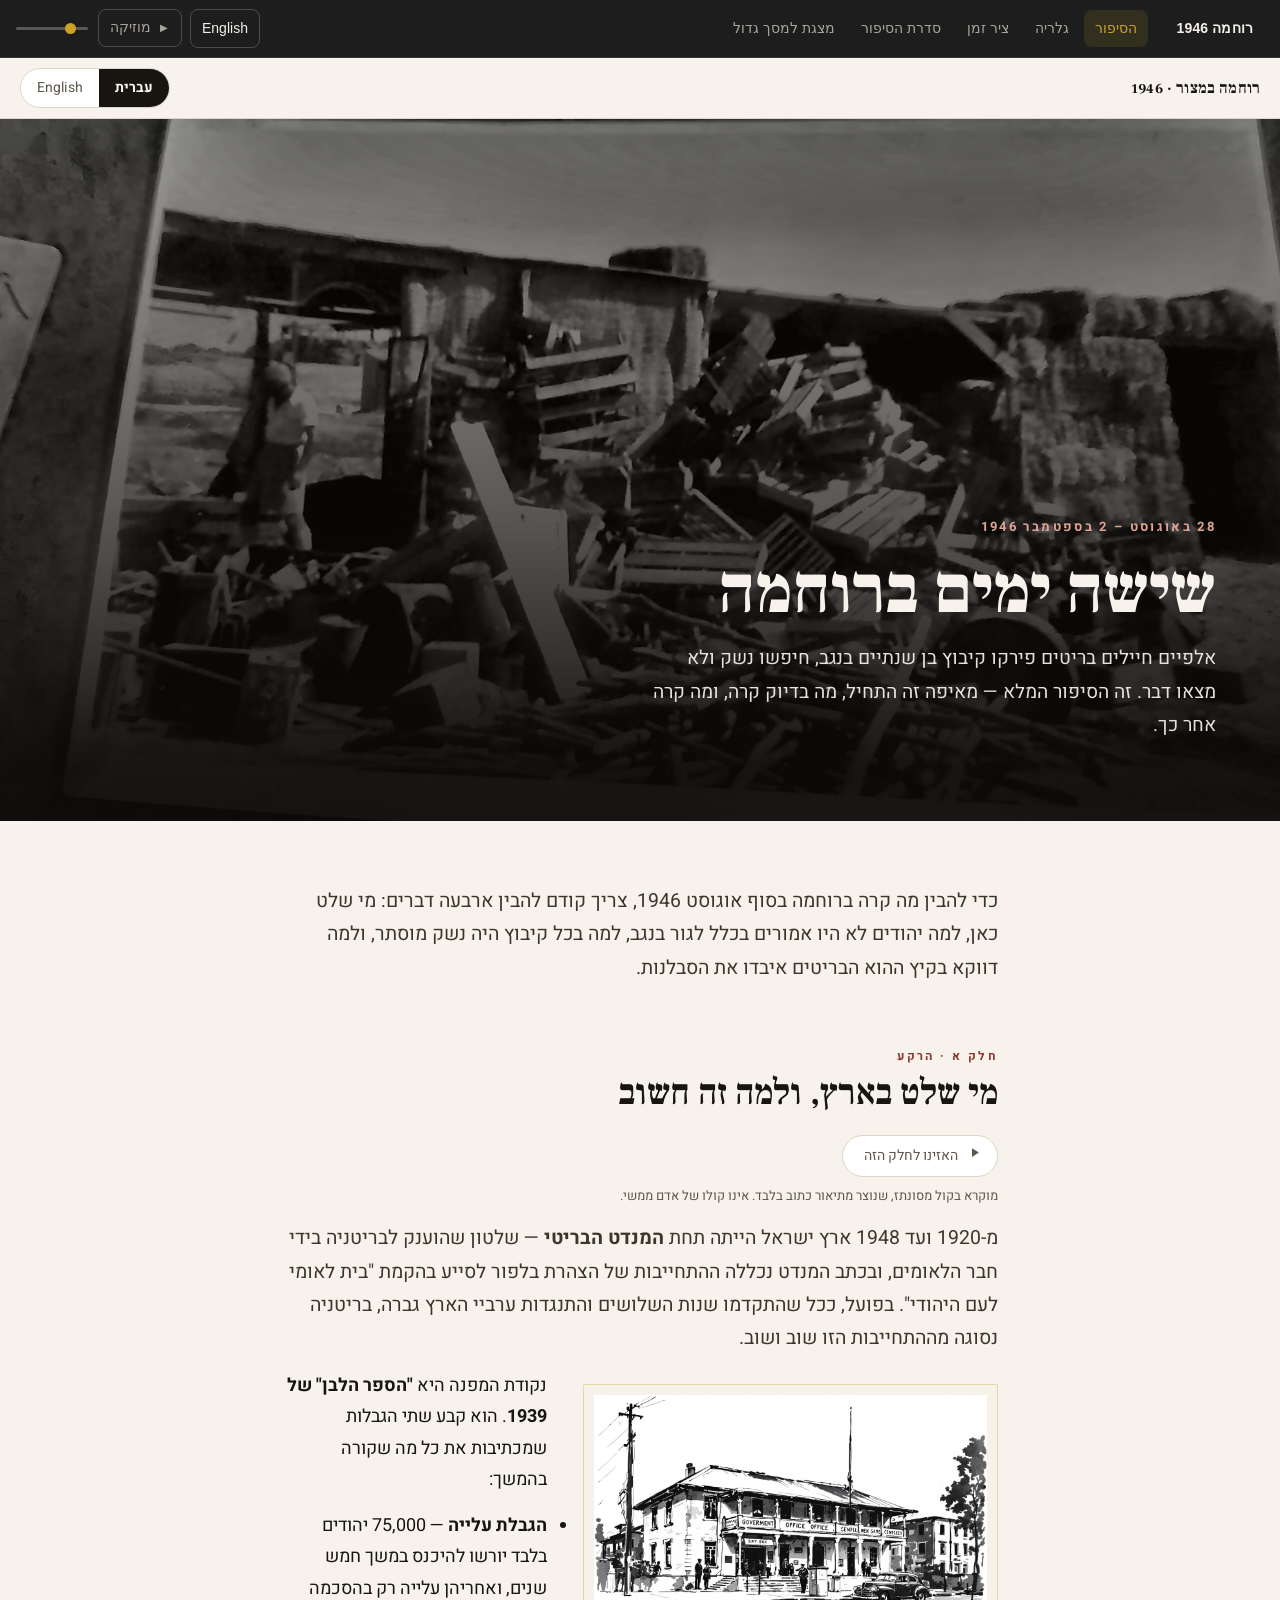
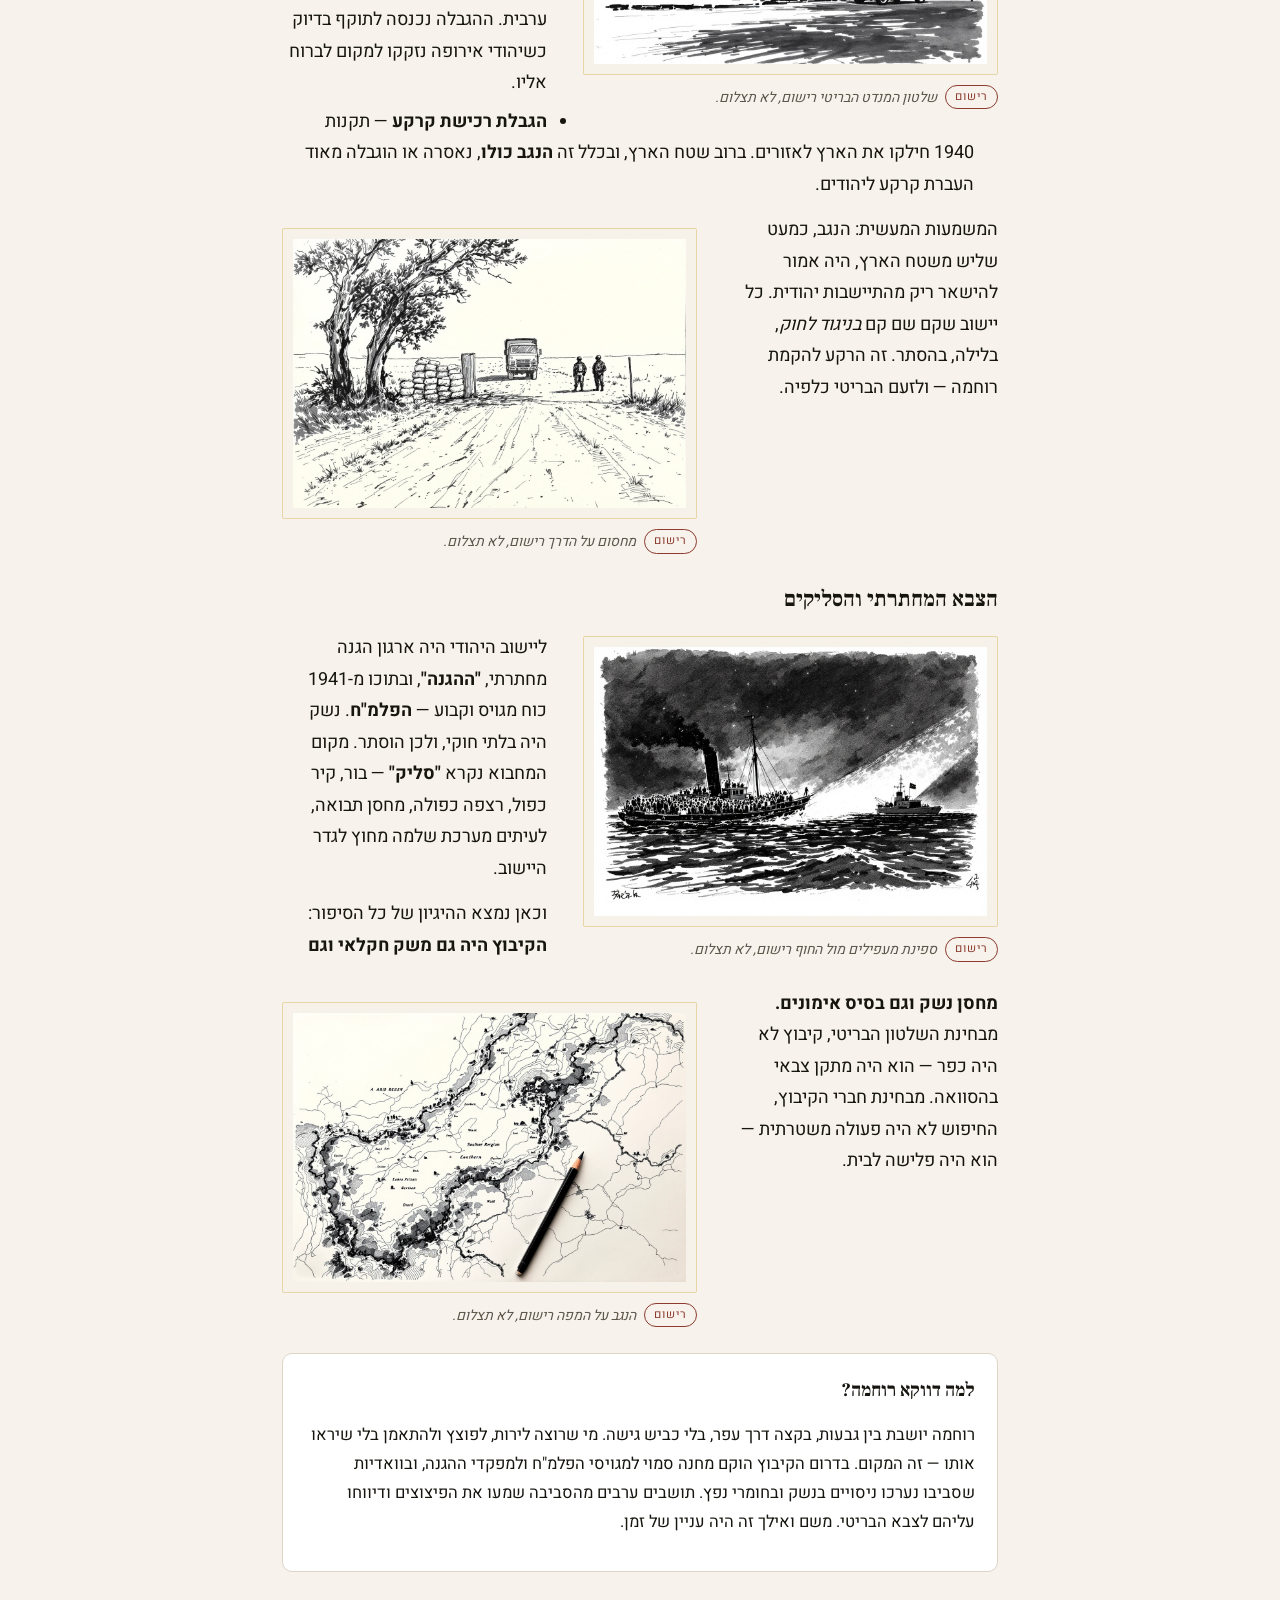
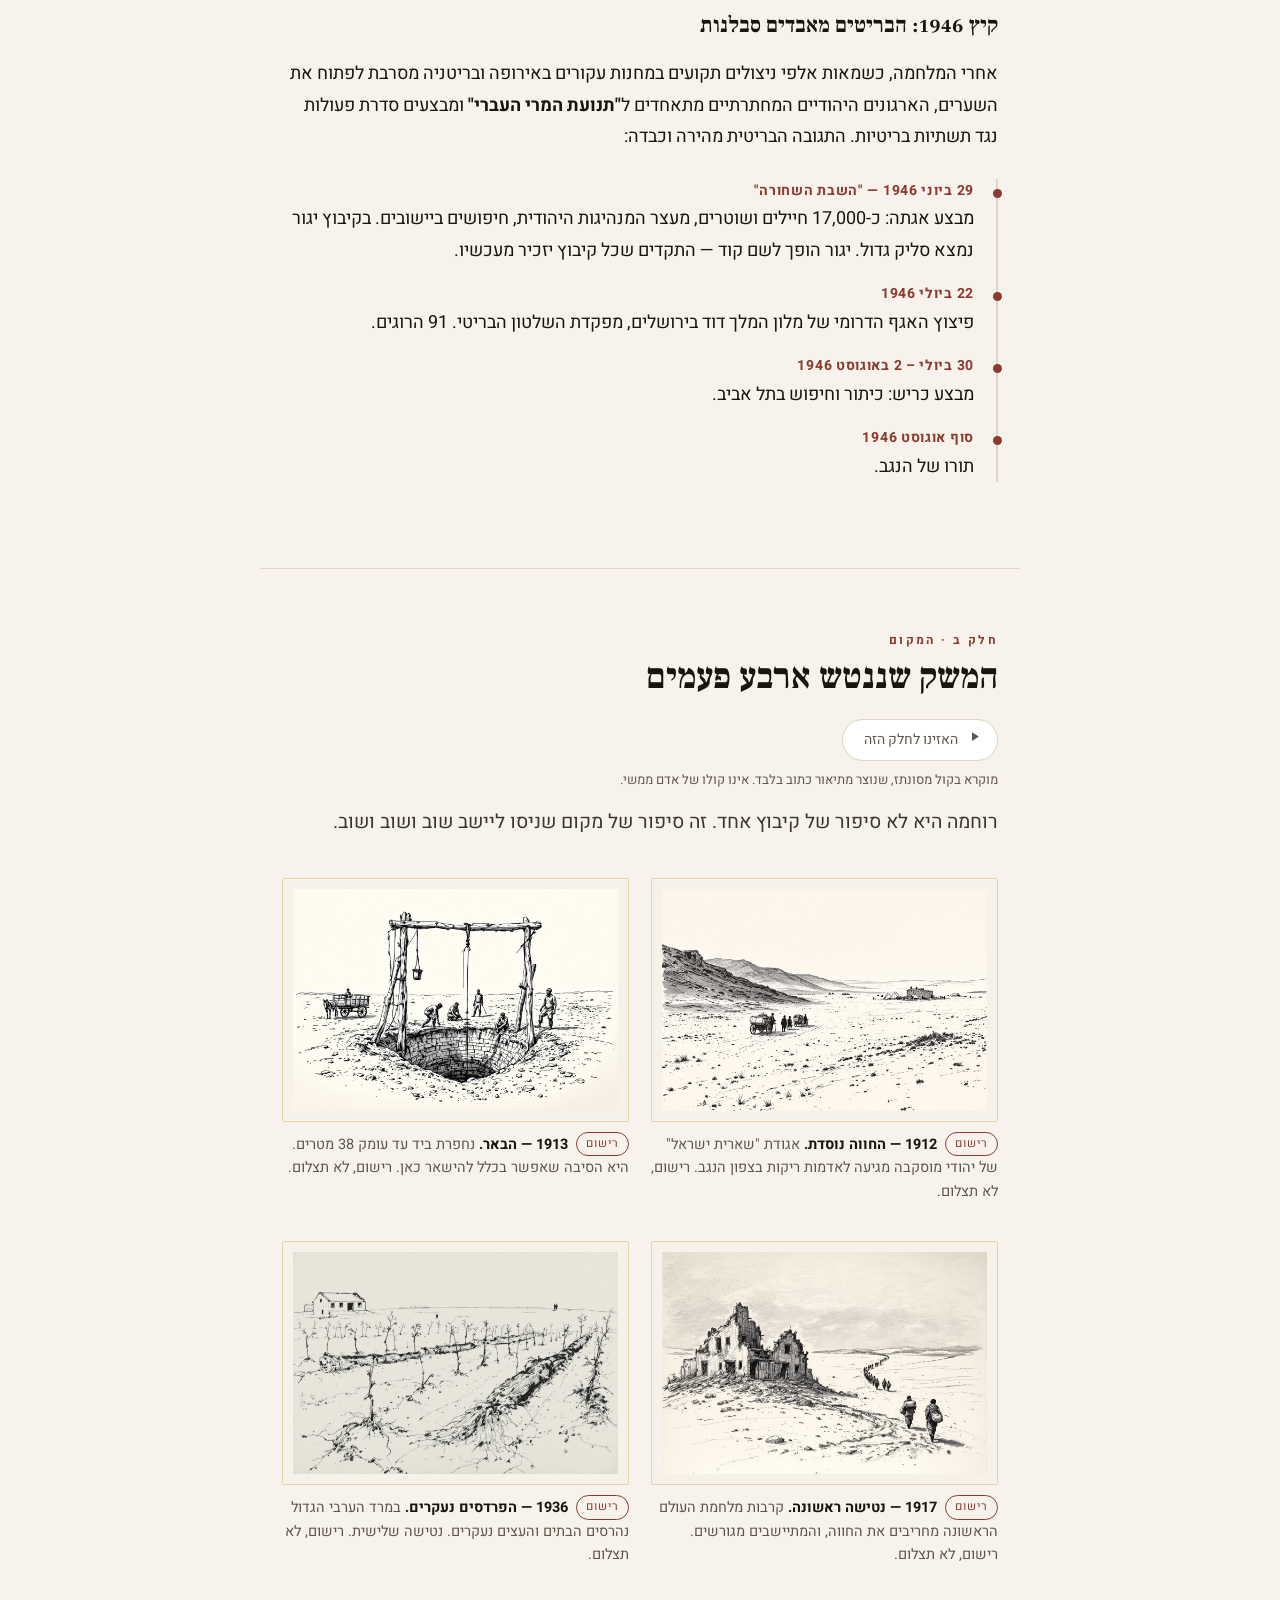
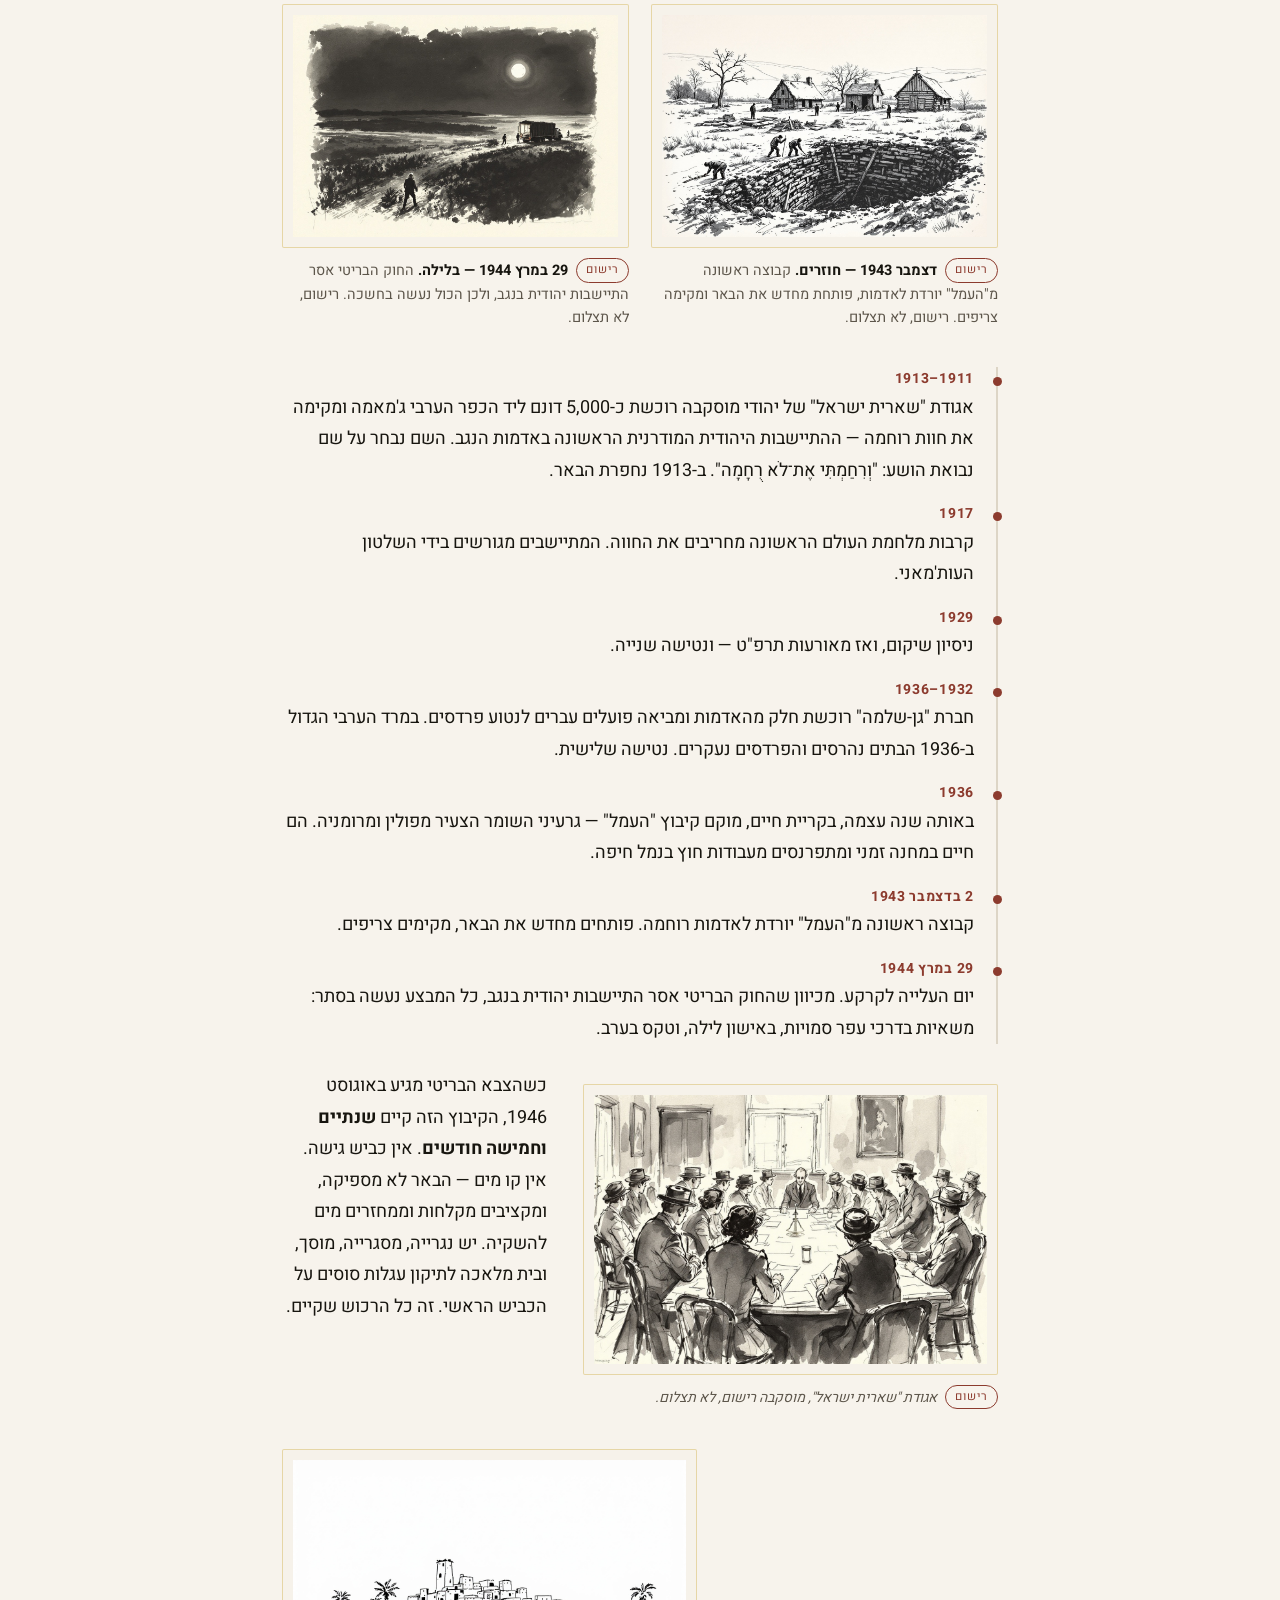
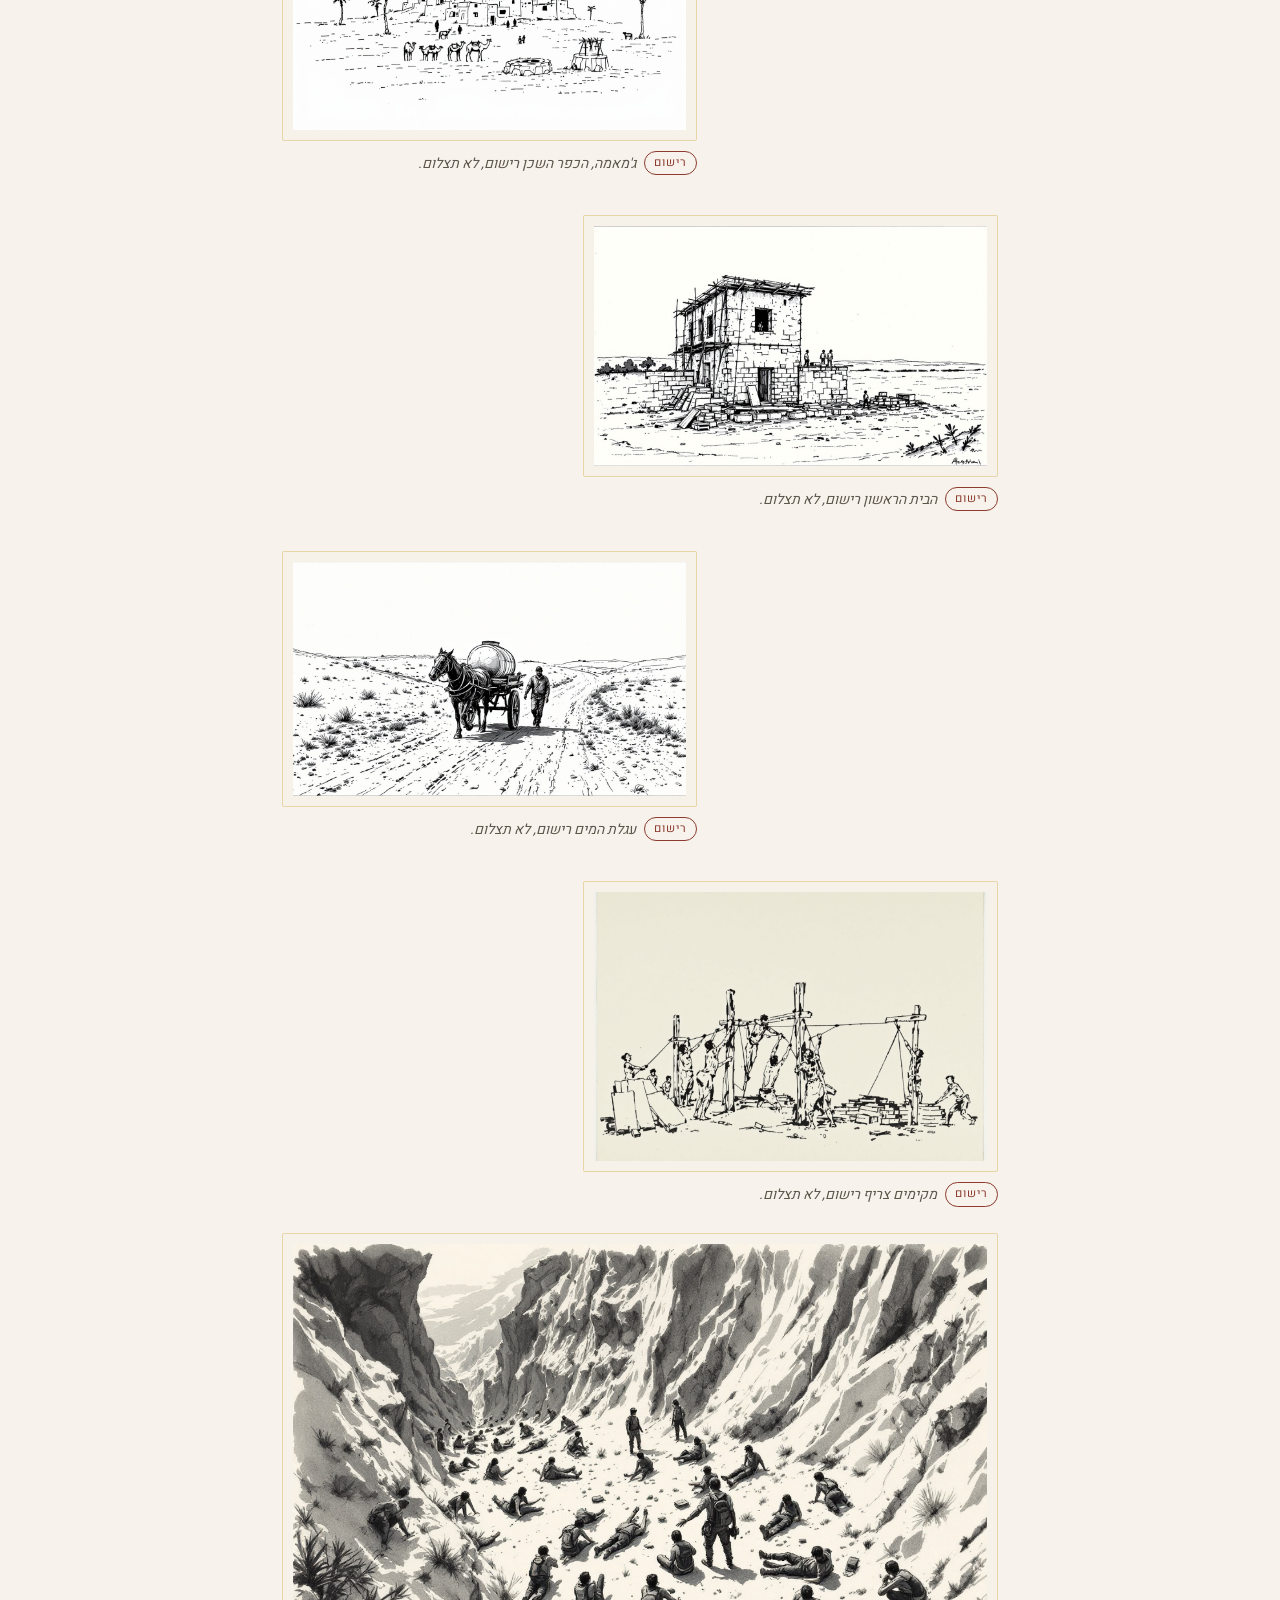
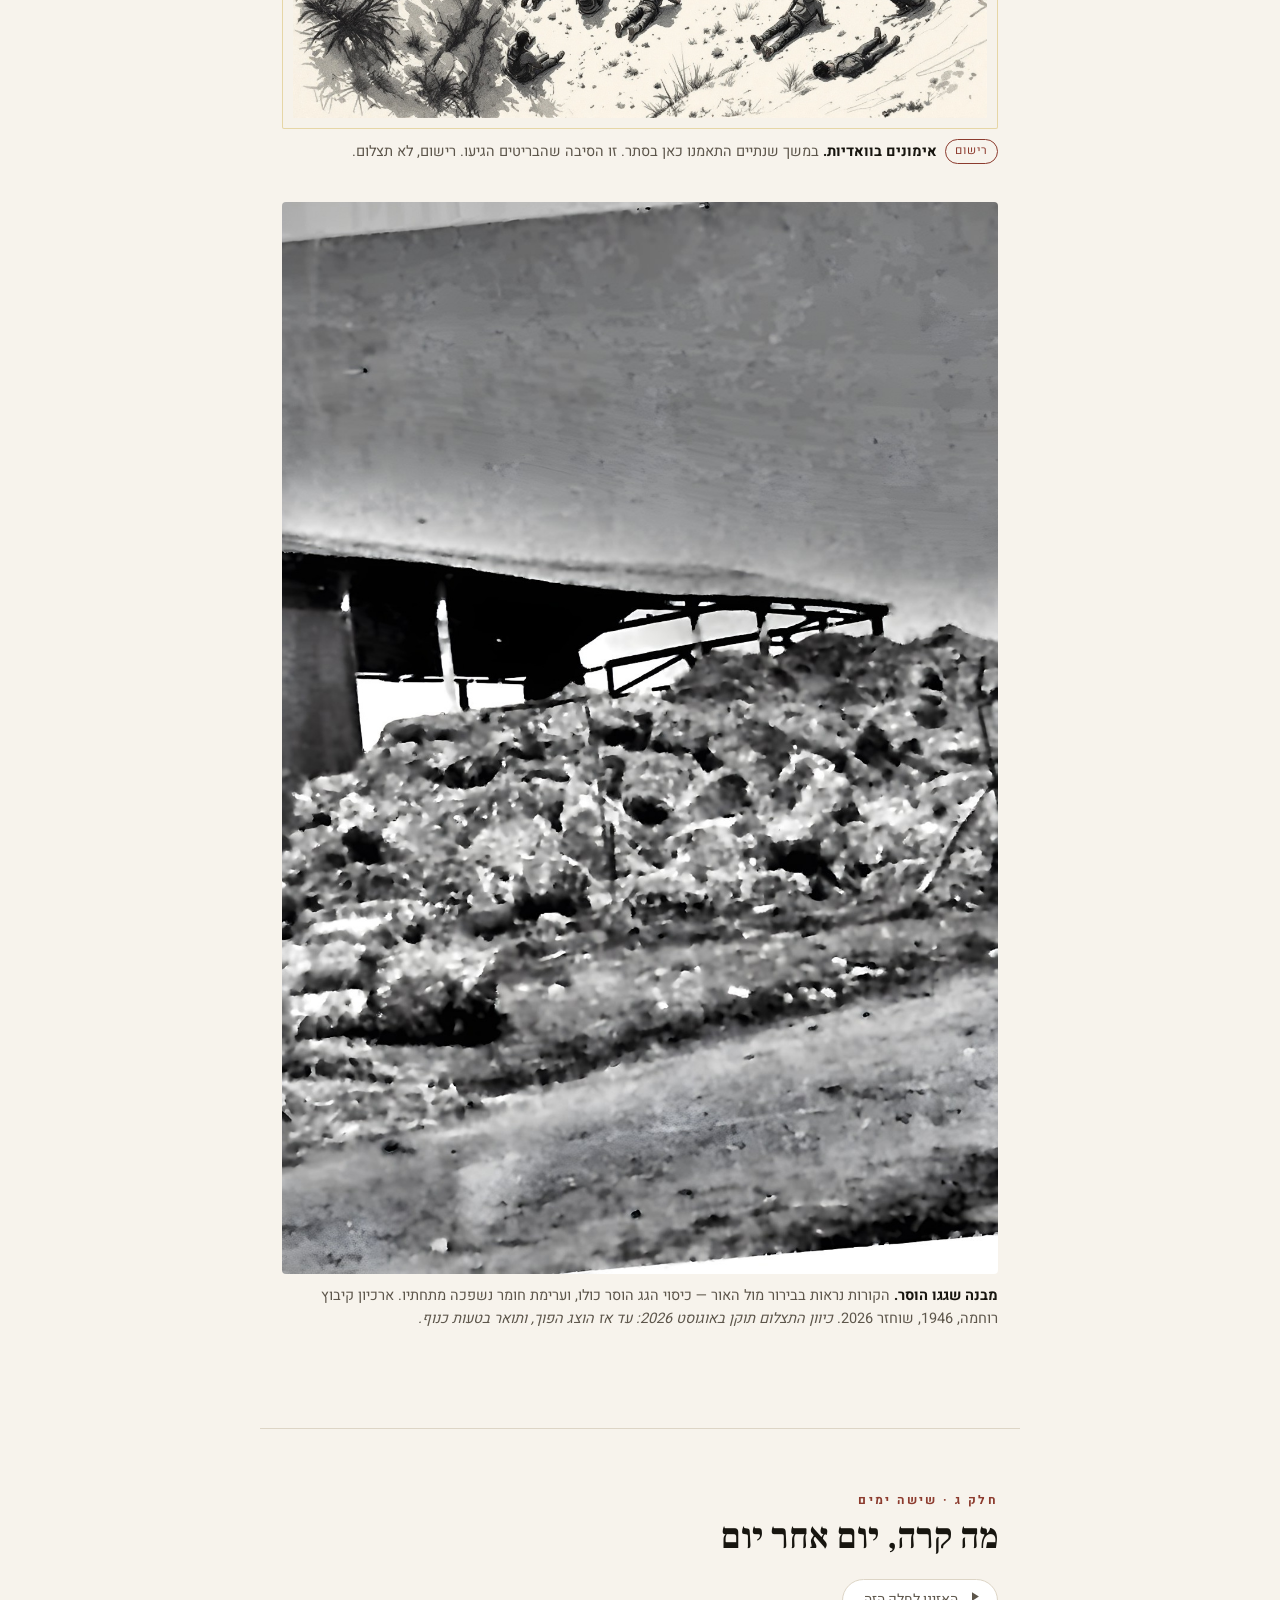
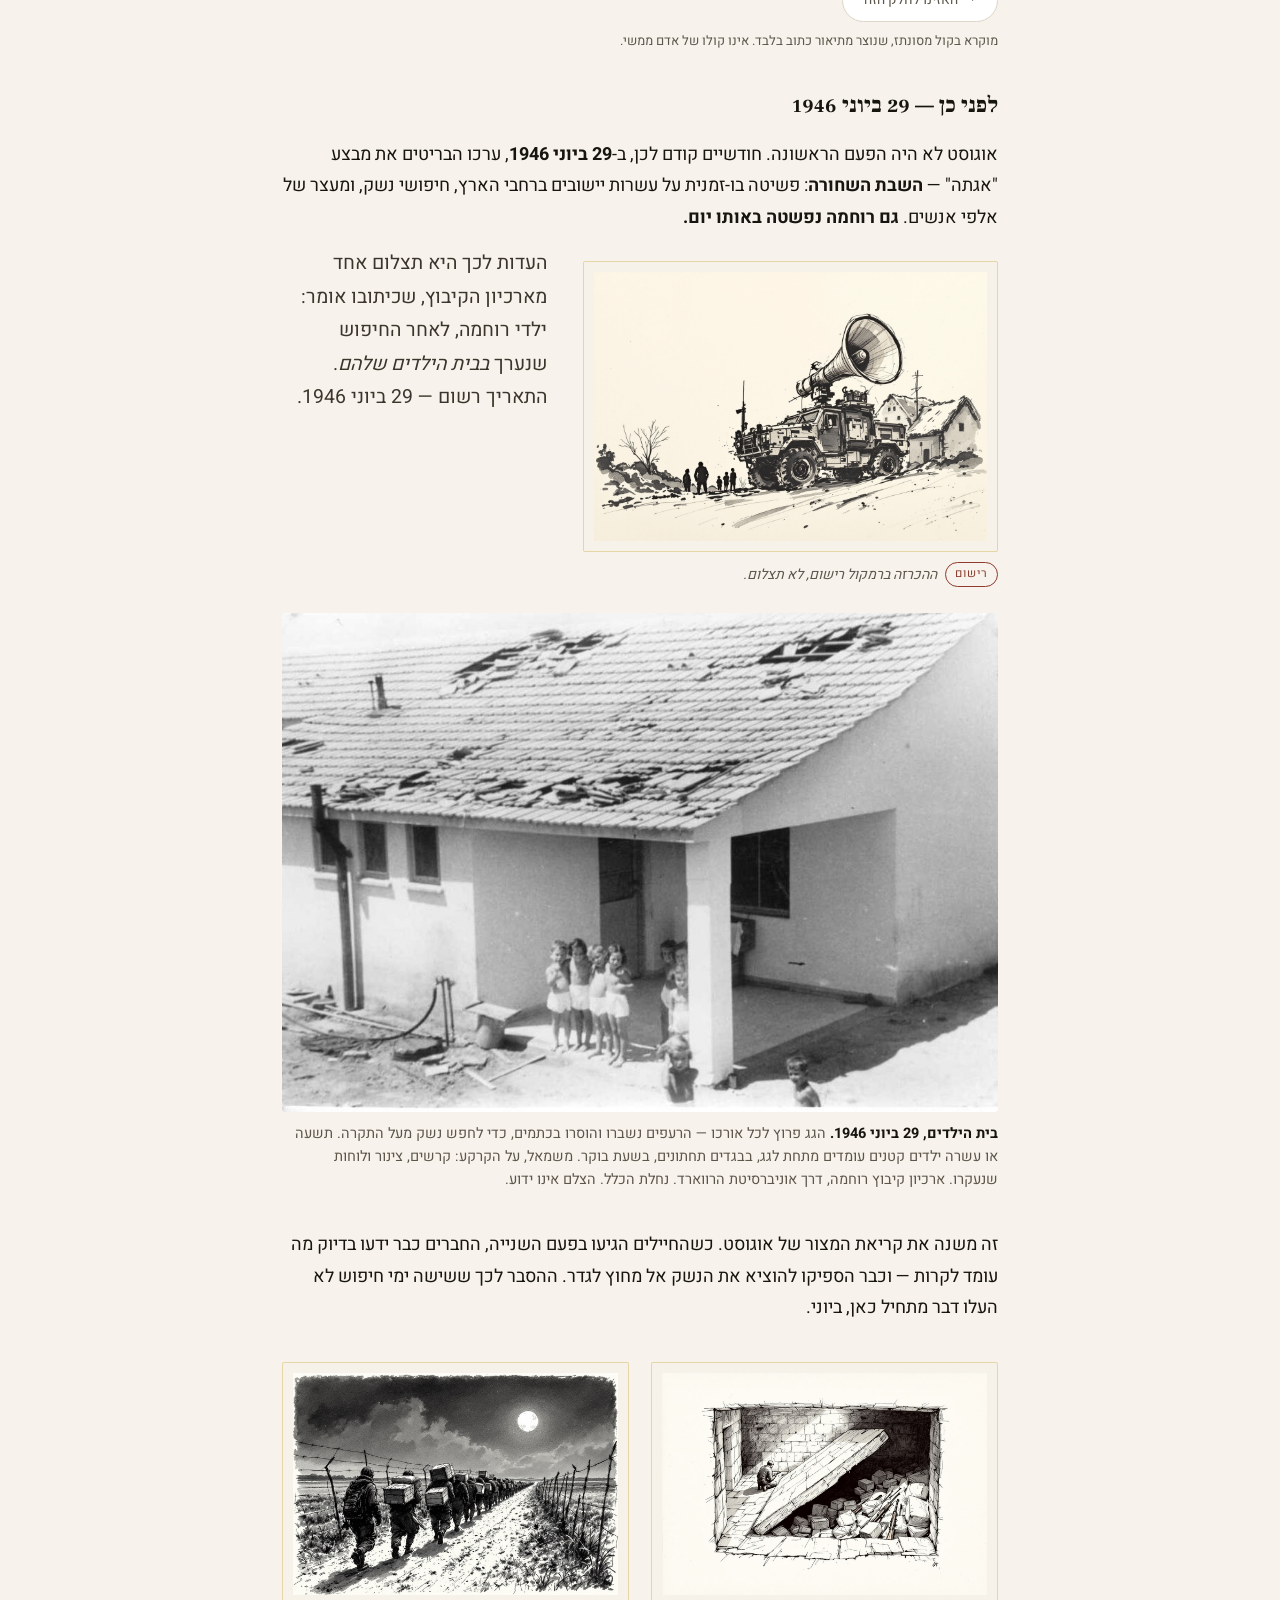
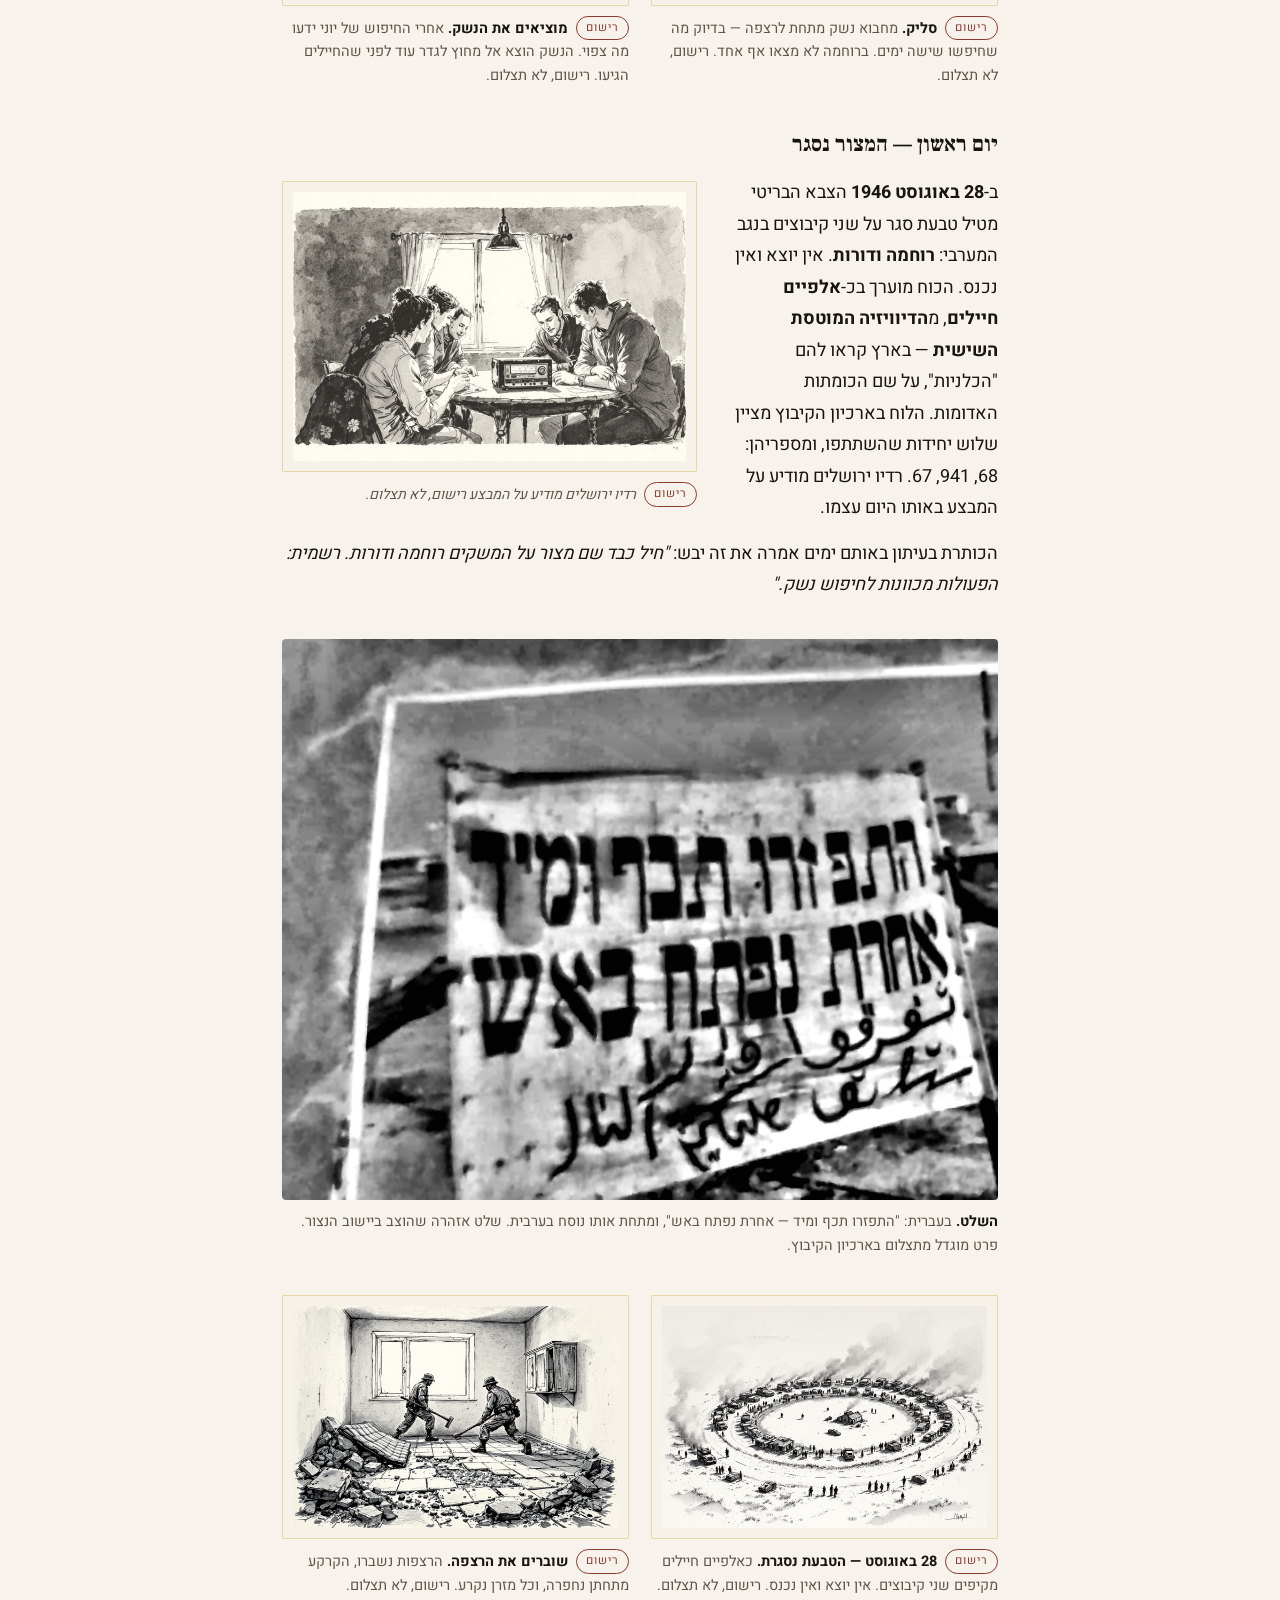
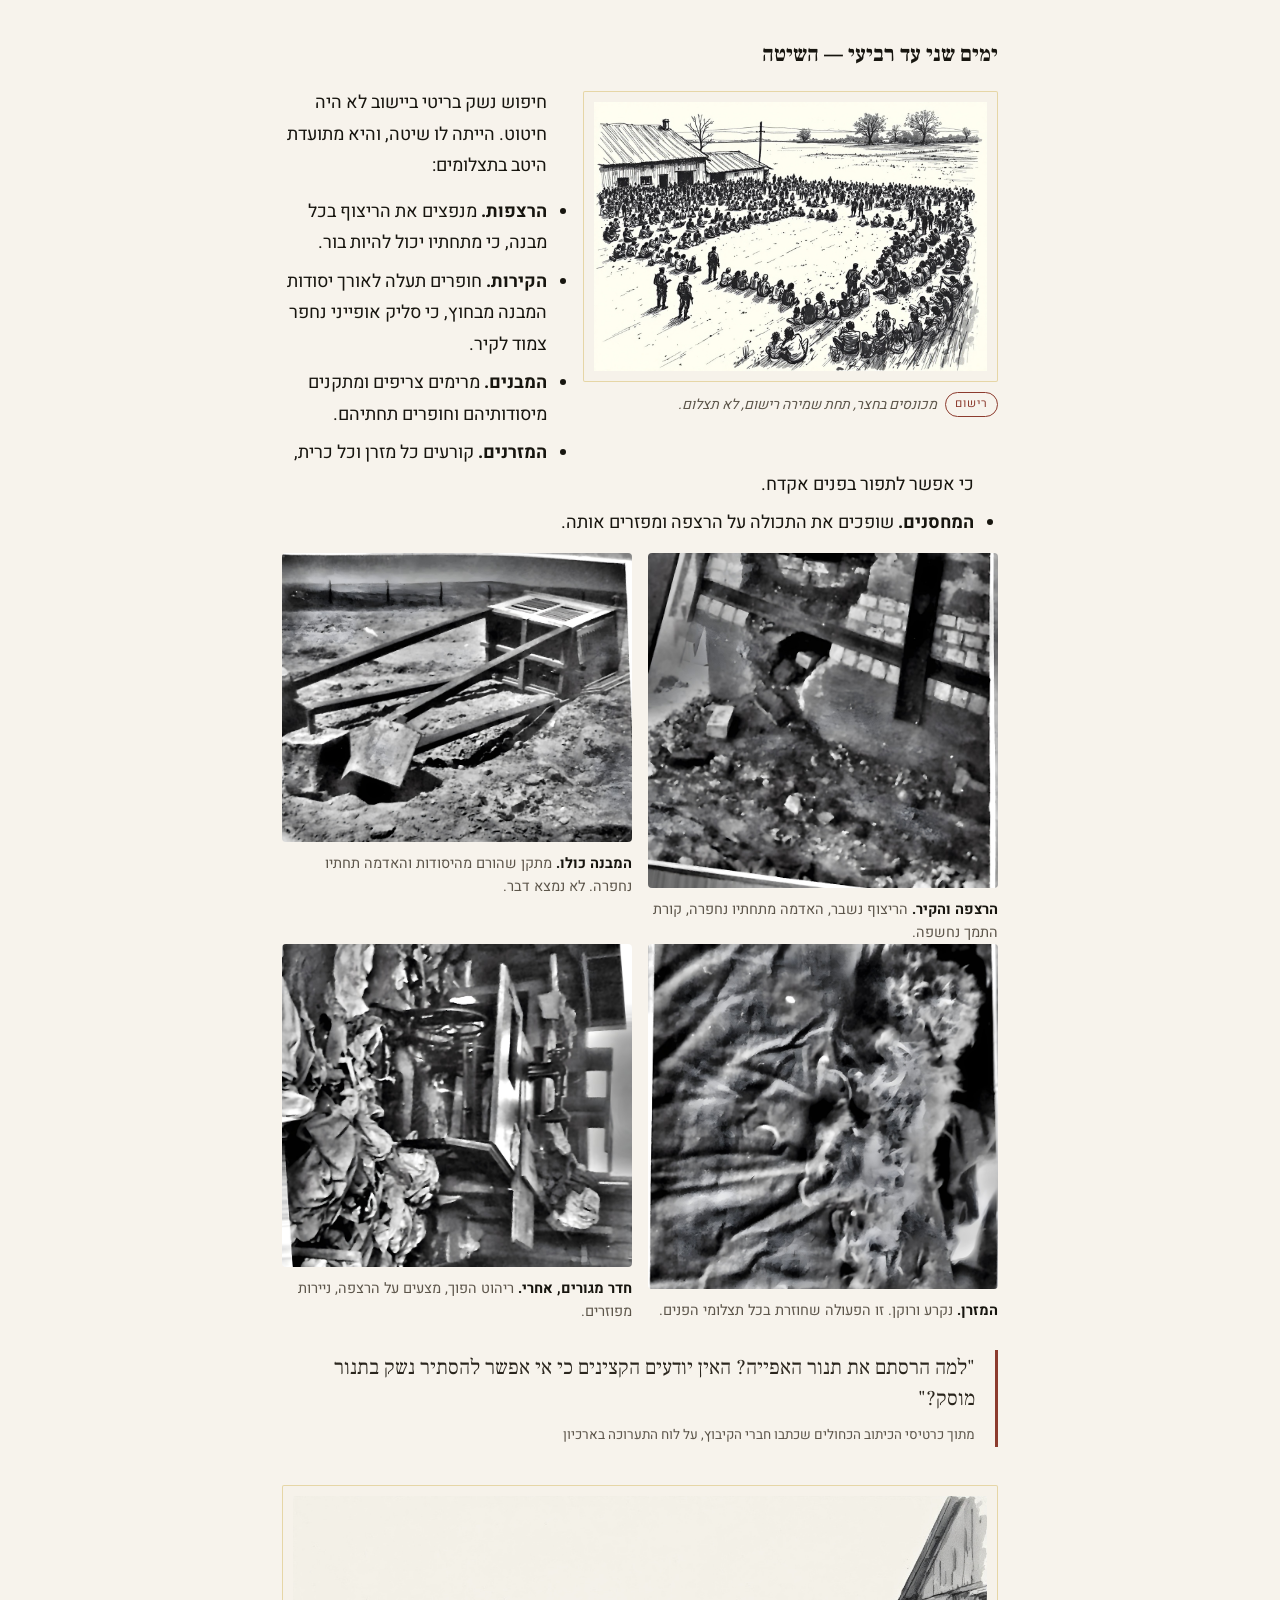
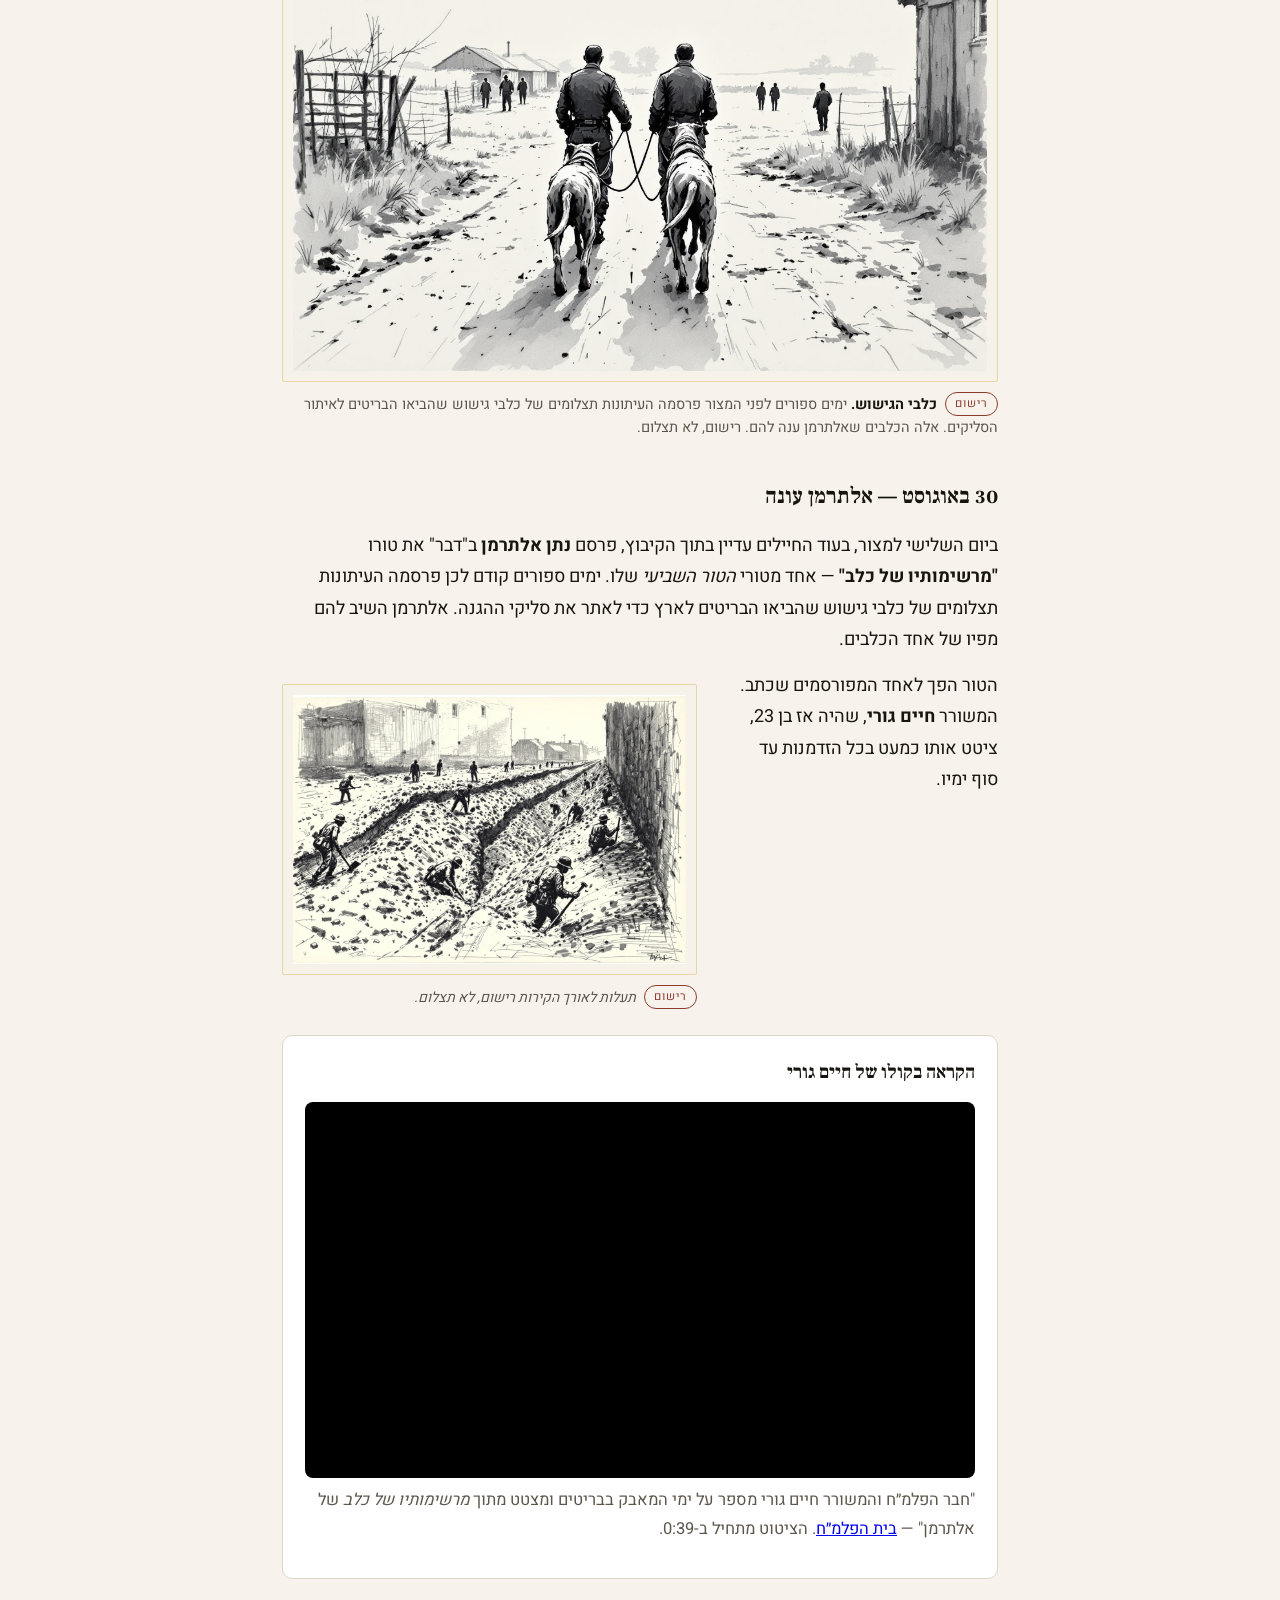
==== commit c5bb908f: "Drawings at a size worth looking at; drop the ornaments" ====
--- a/index.html
+++ b/index.html
@@ -127,38 +127,31 @@
 
 
 /* ---------- book furniture ----------
-   Illustrations that sit inside the column, wrapped by the prose, so the page
-   reads as a book rather than as a list of pictures. */
-
-figure.vignette{width:42%;max-width:460px;margin:10px 0 22px}
-figure.vignette.vstart{float:inline-start;margin-inline-end:32px}
-figure.vignette.vend{float:inline-end;margin-inline-start:32px}
-figure.vignette figcaption{font-size:13.5px;line-height:1.6;font-style:italic;
-  margin-top:9px}
+   These are drawings worth looking at, not decoration. Earlier versions ran
+   them at 38-42% of an already narrow measure, which turned them into stamps,
+   and closed each part with a 210px ornament marooned in white space. Both
+   were wrong: the pictures are the reason to scroll. */
+
+figure.vignette{width:58%;max-width:640px;margin:14px 0 26px}
+figure.vignette.vstart{float:inline-start;margin-inline-end:36px}
+figure.vignette.vend{float:inline-end;margin-inline-start:36px}
+figure.vignette figcaption{font-size:14px;line-height:1.6;font-style:italic;
+  margin-top:10px}
 figure.vignette figcaption .tag{font-style:normal}
 
-/* A float may only ever run beside plain prose. Anything with its own box -
-   a quote, a video, a full-width plate, a pair of drawings, a heading - clears
-   first, otherwise it gets overlapped. This is the rule that was missing. */
+/* A float may only run beside plain prose. Anything with its own box - a quote,
+   a video, a full-width plate, a pair of drawings, a heading - clears first. */
 .part h2,.part h3,.part h4,
 .part .box,.part .video,.part blockquote,
 .part figure.wide,.part .sketchpair,.part .tl,
 .part .listen,.part table{clear:both}
 
-/* Below this width there is no room for text beside a picture, so stop
-   pretending there is. */
-@media(max-width:980px){
+/* A 58% float needs a genuinely wide column beside it. Below this the drawing
+   takes the full measure, which is the better way to see it anyway. */
+@media(max-width:1200px){
   figure.vignette{float:none;width:100%;max-width:none;
-    margin-inline:0;margin-block:30px}
+    margin-inline:auto;margin-block:34px}
 }
-
-/* A printer's ornament closing a part. Small, centred, faded into the paper -
-   punctuation, not another picture to study. */
-figure.tailpiece{width:210px;margin:48px auto 4px;clear:both;opacity:.8}
-figure.tailpiece img{border:0;padding:0;background:none;border-radius:0;
-  -webkit-mask-image:radial-gradient(ellipse at center,#000 46%,transparent 72%);
-          mask-image:radial-gradient(ellipse at center,#000 46%,transparent 72%)}
-figure.tailpiece figcaption{display:none}
 
 /* parts must contain their floats */
 .part::after{content:"";display:block;clear:both}
@@ -366,11 +359,6 @@
 <div><b>30 ביולי – 2 באוגוסט 1946</b>מבצע כריש: כיתור וחיפוש בתל אביב.</div>
 <div><b>סוף אוגוסט 1946</b>תורו של הנגב.</div>
 </div>
-
-<figure class="sketch tailpiece" aria-hidden="true">
-  <img src="images/sketches/sketch_1912_founding.jpg" alt="" loading="lazy" decoding="async">
-  <figcaption>רישום, לא תצלום.</figcaption>
-</figure>
 </div>
 
 <div class="hr"></div>
@@ -464,11 +452,6 @@
   <img src="images/ai/ruhama_1946_43_ai.jpg" alt="מבנה ברוחמה שגגו הוסר עד לקורות, וערימת חומר מתחתיו" loading="lazy" decoding="async">
   <figcaption><b>מבנה שגגו הוסר.</b> הקורות נראות בבירור מול האור — כיסוי הגג הוסר כולו, וערימת חומר נשפכה מתחתיו. ארכיון קיבוץ רוחמה, 1946, שוחזר 2026. <em>כיוון התצלום תוקן באוגוסט 2026: עד אז הוצג הפוך, ותואר בטעות כנוף.</em></figcaption>
 </figure>
-
-<figure class="sketch tailpiece" aria-hidden="true">
-  <img src="images/sketches/sketch_checkpoint.jpg" alt="" loading="lazy" decoding="async">
-  <figcaption>רישום, לא תצלום.</figcaption>
-</figure>
 </div>
 
 <div class="hr"></div>
@@ -666,11 +649,6 @@
   <img src="images/p8_the_yard_around_him.jpg" alt="החצר אחרי החיפוש, איש עומד בין ההריסות" loading="lazy" decoding="async">
   <figcaption><b>החצר, אחרי.</b> מכונות, קורות, ארגזים וכלים בערימה אחת. משמאל עומד אחד מחברי המשק ומסתכל. ארכיון קיבוץ רוחמה, 1946.</figcaption>
 </figure>
-
-<figure class="sketch tailpiece" aria-hidden="true">
-  <img src="images/sketches/sketch_1913_the_well.jpg" alt="" loading="lazy" decoding="async">
-  <figcaption>רישום, לא תצלום.</figcaption>
-</figure>
 </div>
 
 <div class="hr"></div>
@@ -707,11 +685,6 @@
 <h4>קריאה פתוחה</h4>
 <p>אין לנו את שמותיהם של ארבעת האנשים האלה. יש היום אנשים חיים שיודעים מי הם. אם אתם מכירים מישהו מקיבוץ רוחמה או ממשפחות החברים — זו השאלה הכי חשובה לשאול לפני יום השנה ה-80.</p>
 </div>
-
-<figure class="sketch tailpiece" aria-hidden="true">
-  <img src="images/sketches/sketch_raising_a_hut.jpg" alt="" loading="lazy" decoding="async">
-  <figcaption>רישום, לא תצלום.</figcaption>
-</figure>
 </div>
 
 <div class="hr"></div>
@@ -751,11 +724,6 @@
 <figure class="wide">
   <img src="images/p6_hands_and_the_basket.jpg" alt="ידיים אוחזות בסל קלוע" loading="lazy" decoding="async">
   <figcaption><b>מתחילים לנקות.</b> פרט מוגדל: זוג ידיים, סל קלוע, חדר הרוס. השיקום ארך חודשים והתחיל ככה.</figcaption>
-</figure>
-
-<figure class="sketch tailpiece" aria-hidden="true">
-  <img src="images/sketches/sketch_negev_map.jpg" alt="" loading="lazy" decoding="async">
-  <figcaption>רישום, לא תצלום.</figcaption>
 </figure>
 </div>
 
@@ -791,11 +759,6 @@
 "כדי לגלות את נשק המגן תצטרכו לחרוש את כל אדמות ארץ ישראל."
 <cite>מיוחס לחיים ויצמן — הציטוט שפותח את לוח התערוכה בארכיון קיבוץ רוחמה</cite>
 </blockquote>
-
-<figure class="sketch tailpiece" aria-hidden="true">
-  <img src="images/sketches/sketch_first_building.jpg" alt="" loading="lazy" decoding="async">
-  <figcaption>רישום, לא תצלום.</figcaption>
-</figure>
 </div>
 
 <footer><div class="wrap">
@@ -877,11 +840,6 @@
 <div><b>30 July – 2 August 1946</b>Operation Shark: cordon and search of Tel Aviv.</div>
 <div><b>Late August 1946</b>The Negev's turn.</div>
 </div>
-
-<figure class="sketch tailpiece" aria-hidden="true">
-  <img src="images/sketches/sketch_1912_founding.jpg" alt="" loading="lazy" decoding="async">
-  <figcaption>A drawing, not a photograph.</figcaption>
-</figure>
 </div>
 
 <div class="hr"></div>
@@ -975,11 +933,6 @@
   <img src="images/ai/ruhama_1946_43_ai.jpg" alt="A building at Ruhama stripped to its bare roof trusses, a heap of material below it" loading="lazy" decoding="async">
   <figcaption><b>A building with its roof taken off.</b> The trusses stand out clearly against the light — the whole roof covering has been removed, and a heap of material has come down beneath it. Kibbutz Ruhama Archive, 1946, restored 2026. <em>Orientation corrected in August 2026: until then this print was shown upside down, and described as a landscape.</em></figcaption>
 </figure>
-
-<figure class="sketch tailpiece" aria-hidden="true">
-  <img src="images/sketches/sketch_checkpoint.jpg" alt="" loading="lazy" decoding="async">
-  <figcaption>A drawing, not a photograph.</figcaption>
-</figure>
 </div>
 
 <div class="hr"></div>
@@ -1177,11 +1130,6 @@
   <img src="images/p8_the_yard_around_him.jpg" alt="The yard after the search, a man standing among the wreckage" loading="lazy" decoding="async">
   <figcaption><b>The yard, afterwards.</b> Machinery, beams, crates and tools in a single heap. On the left one of the members stands and looks. Kibbutz Ruhama Archive, 1946.</figcaption>
 </figure>
-
-<figure class="sketch tailpiece" aria-hidden="true">
-  <img src="images/sketches/sketch_1913_the_well.jpg" alt="" loading="lazy" decoding="async">
-  <figcaption>A drawing, not a photograph.</figcaption>
-</figure>
 </div>
 
 <div class="hr"></div>
@@ -1218,11 +1166,6 @@
 <h4>An open question</h4>
 <p>We do not have the names of these four people. There are people alive today who know who they are. If you know anyone from Kibbutz Ruhama or from the members' families, this is the most important question to ask before the 80th anniversary.</p>
 </div>
-
-<figure class="sketch tailpiece" aria-hidden="true">
-  <img src="images/sketches/sketch_raising_a_hut.jpg" alt="" loading="lazy" decoding="async">
-  <figcaption>A drawing, not a photograph.</figcaption>
-</figure>
 </div>
 
 <div class="hr"></div>
@@ -1262,11 +1205,6 @@
 <figure class="wide">
   <img src="images/p6_hands_and_the_basket.jpg" alt="Hands gripping a woven basket" loading="lazy" decoding="async">
   <figcaption><b>Starting to clear up.</b> Enlarged detail: a pair of hands, a woven basket, a wrecked room. The rebuilding took months and it started like this.</figcaption>
-</figure>
-
-<figure class="sketch tailpiece" aria-hidden="true">
-  <img src="images/sketches/sketch_negev_map.jpg" alt="" loading="lazy" decoding="async">
-  <figcaption>A drawing, not a photograph.</figcaption>
 </figure>
 </div>
 
@@ -1302,11 +1240,6 @@
 "To find the defence weapons you would have to plough every acre of the Land of Israel."
 <cite>Attributed to Chaim Weizmann — the quotation that opens the exhibition board in the Kibbutz Ruhama archive</cite>
 </blockquote>
-
-<figure class="sketch tailpiece" aria-hidden="true">
-  <img src="images/sketches/sketch_first_building.jpg" alt="" loading="lazy" decoding="async">
-  <figcaption>A drawing, not a photograph.</figcaption>
-</figure>
 </div>
 
 <footer><div class="wrap">
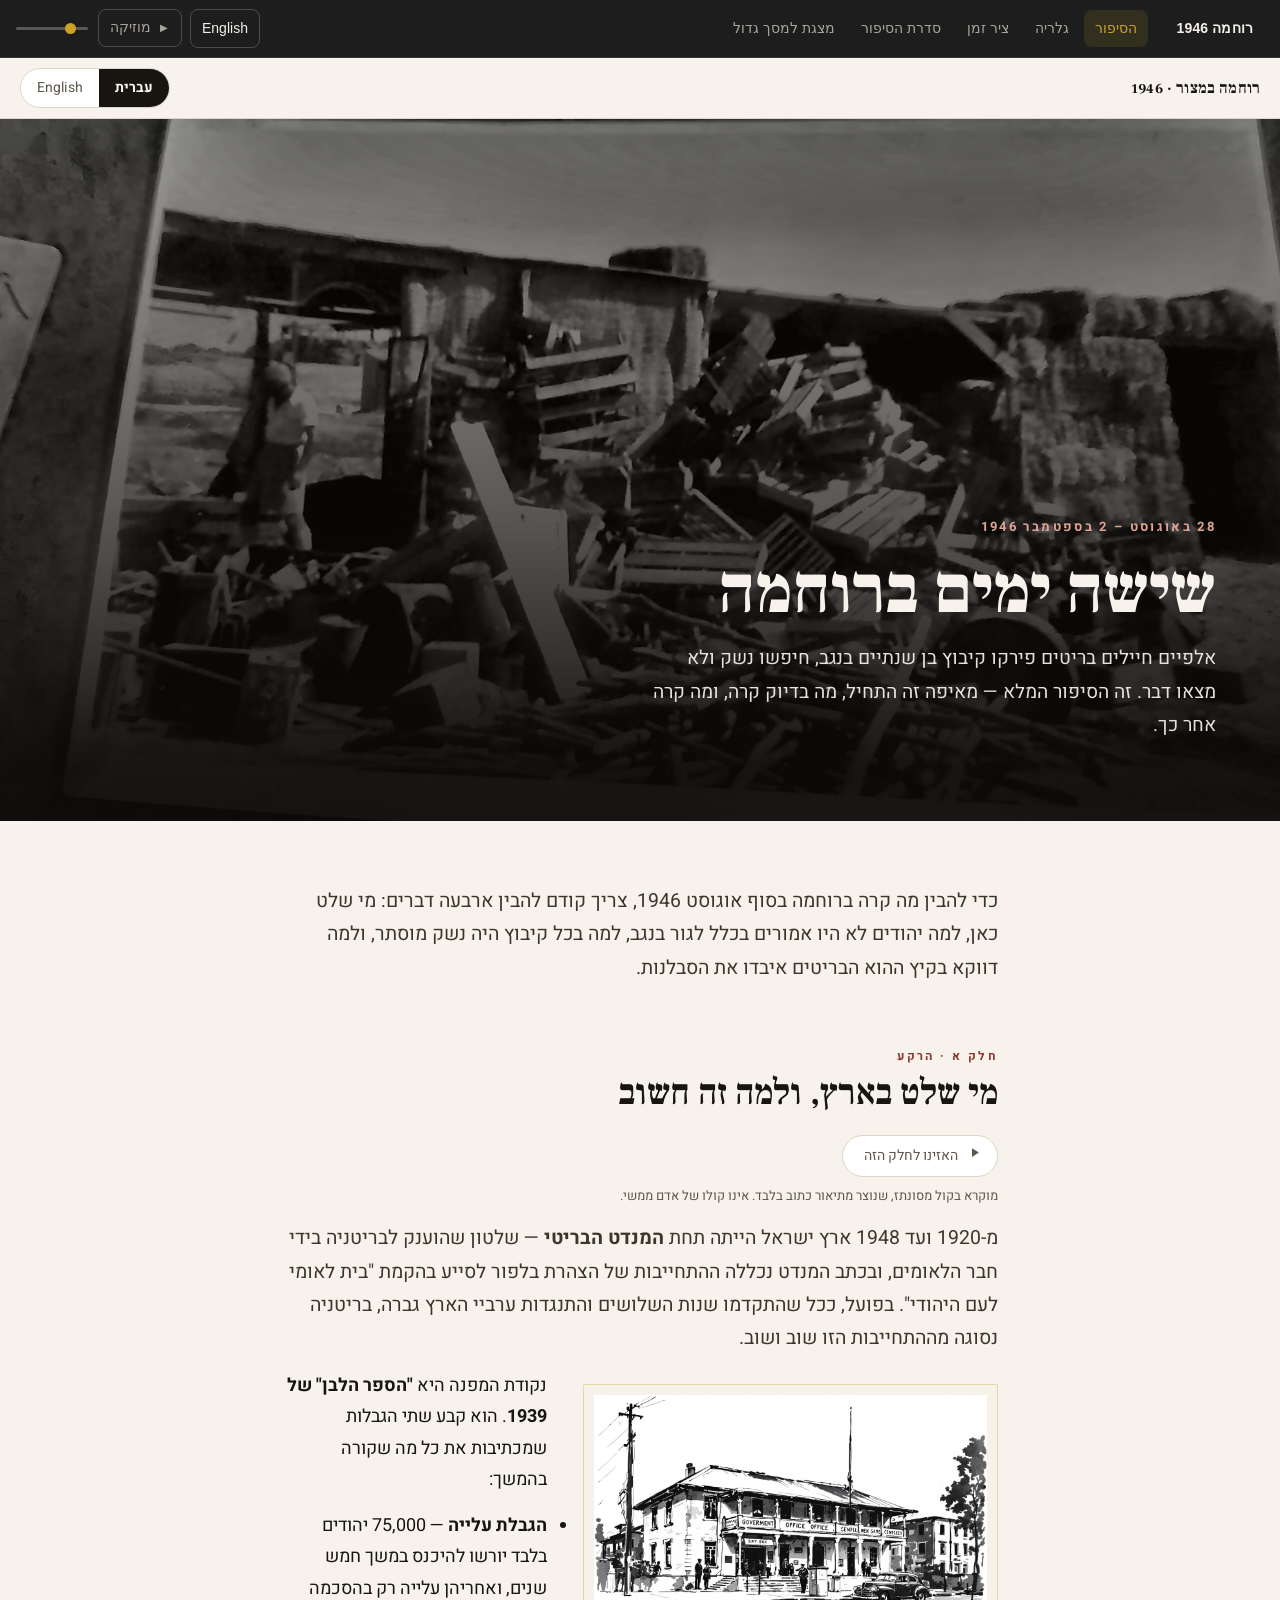
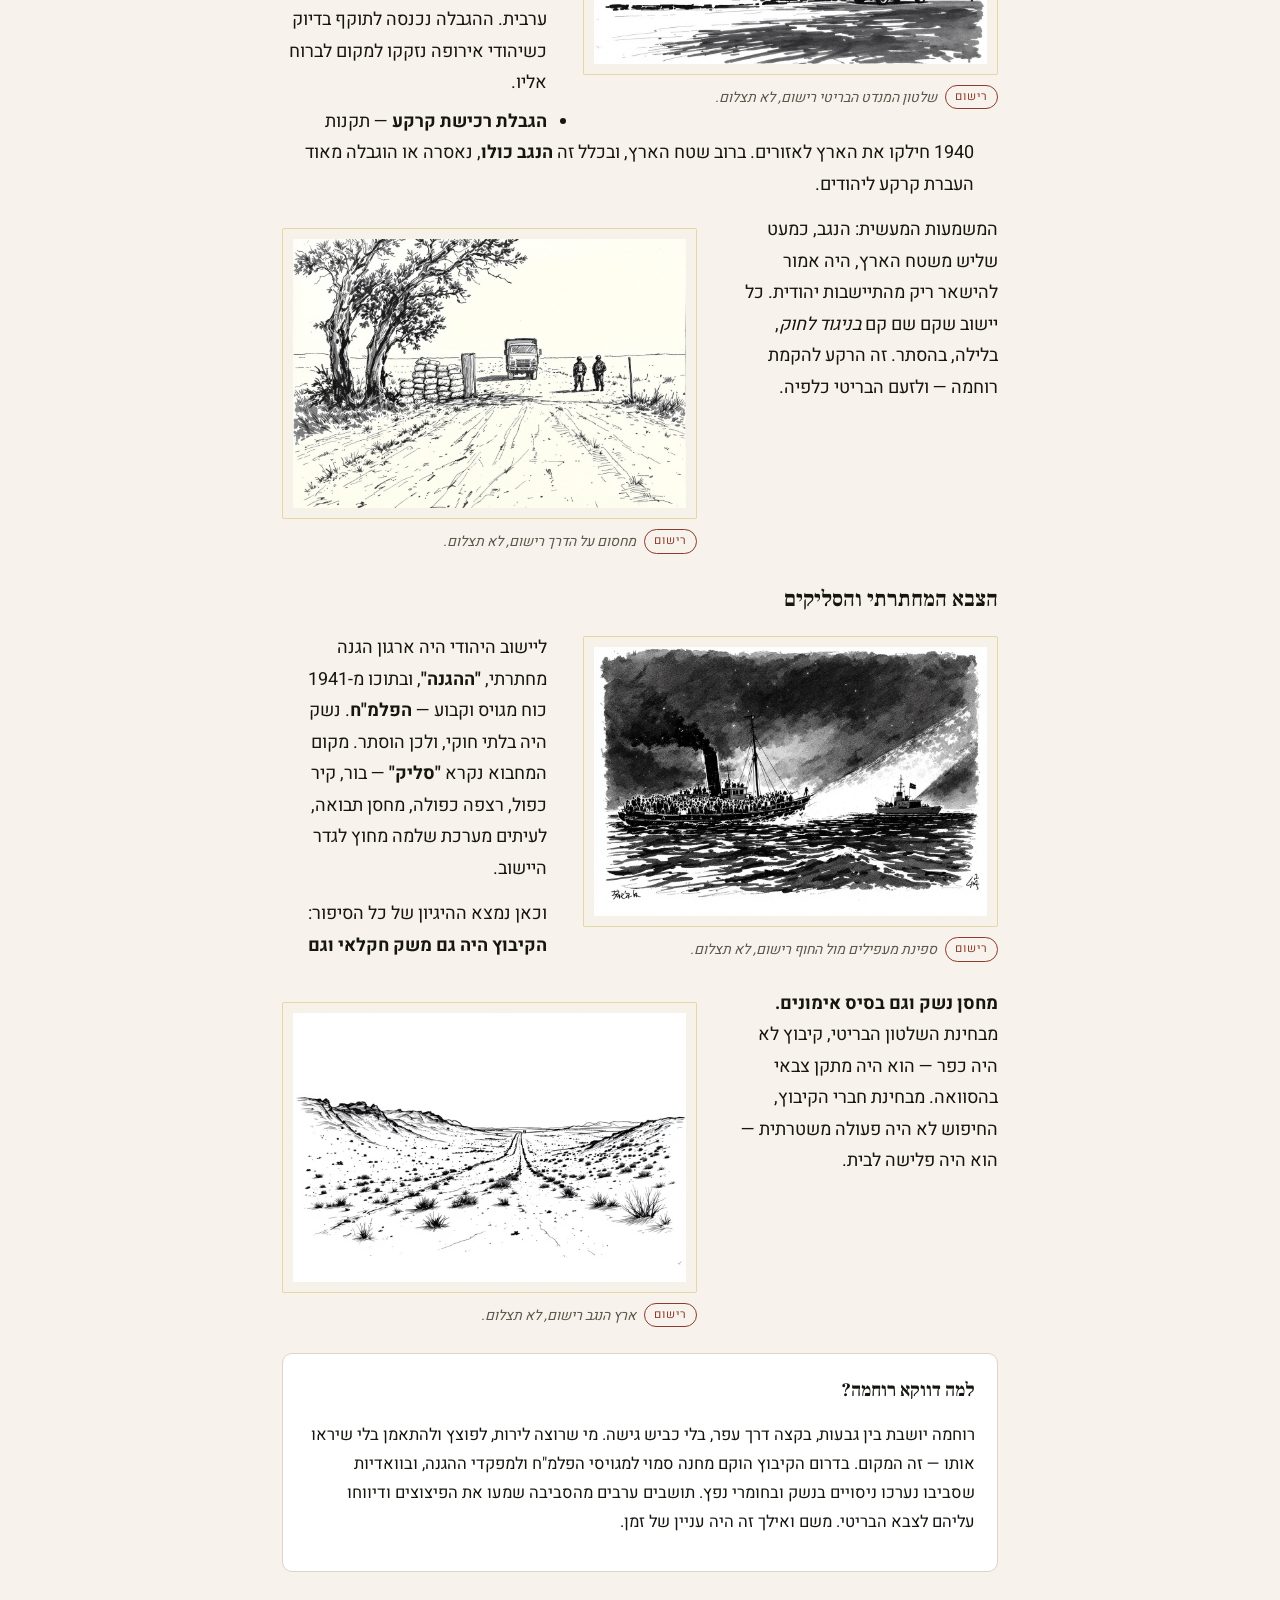
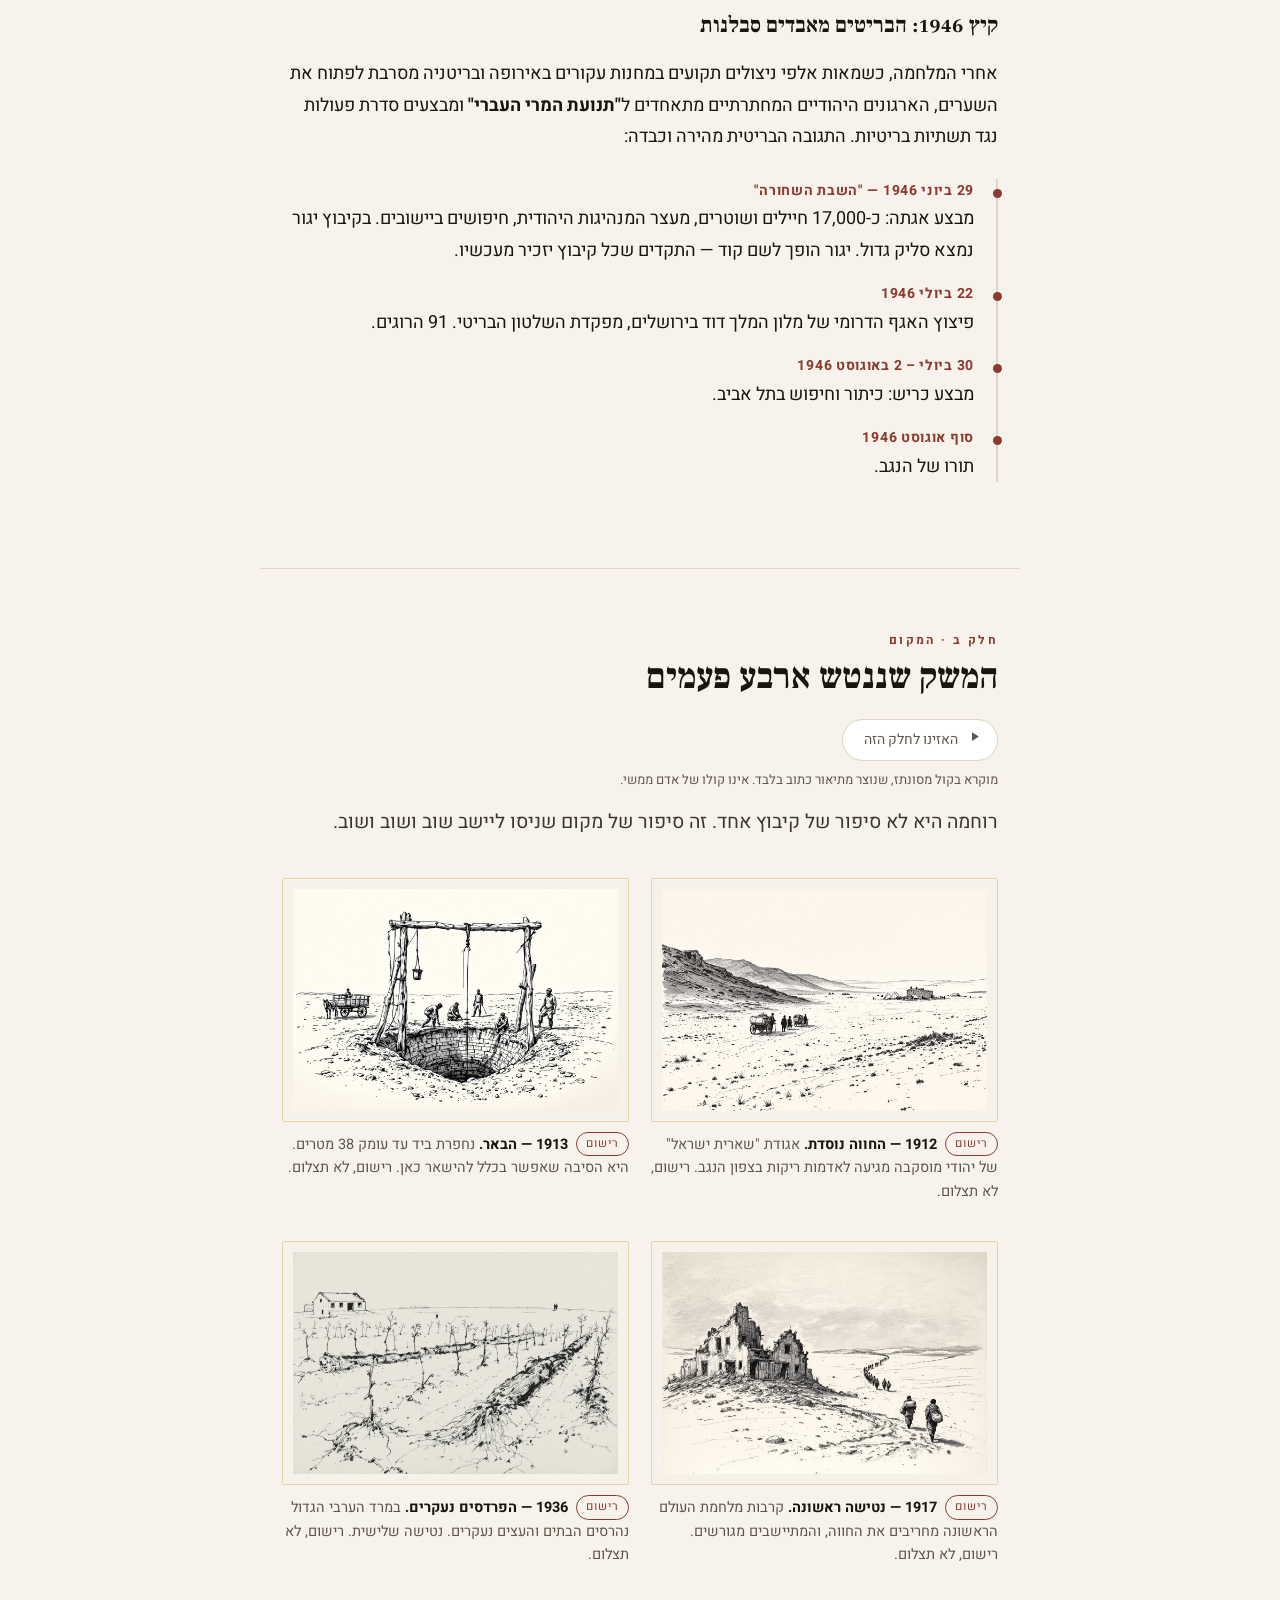
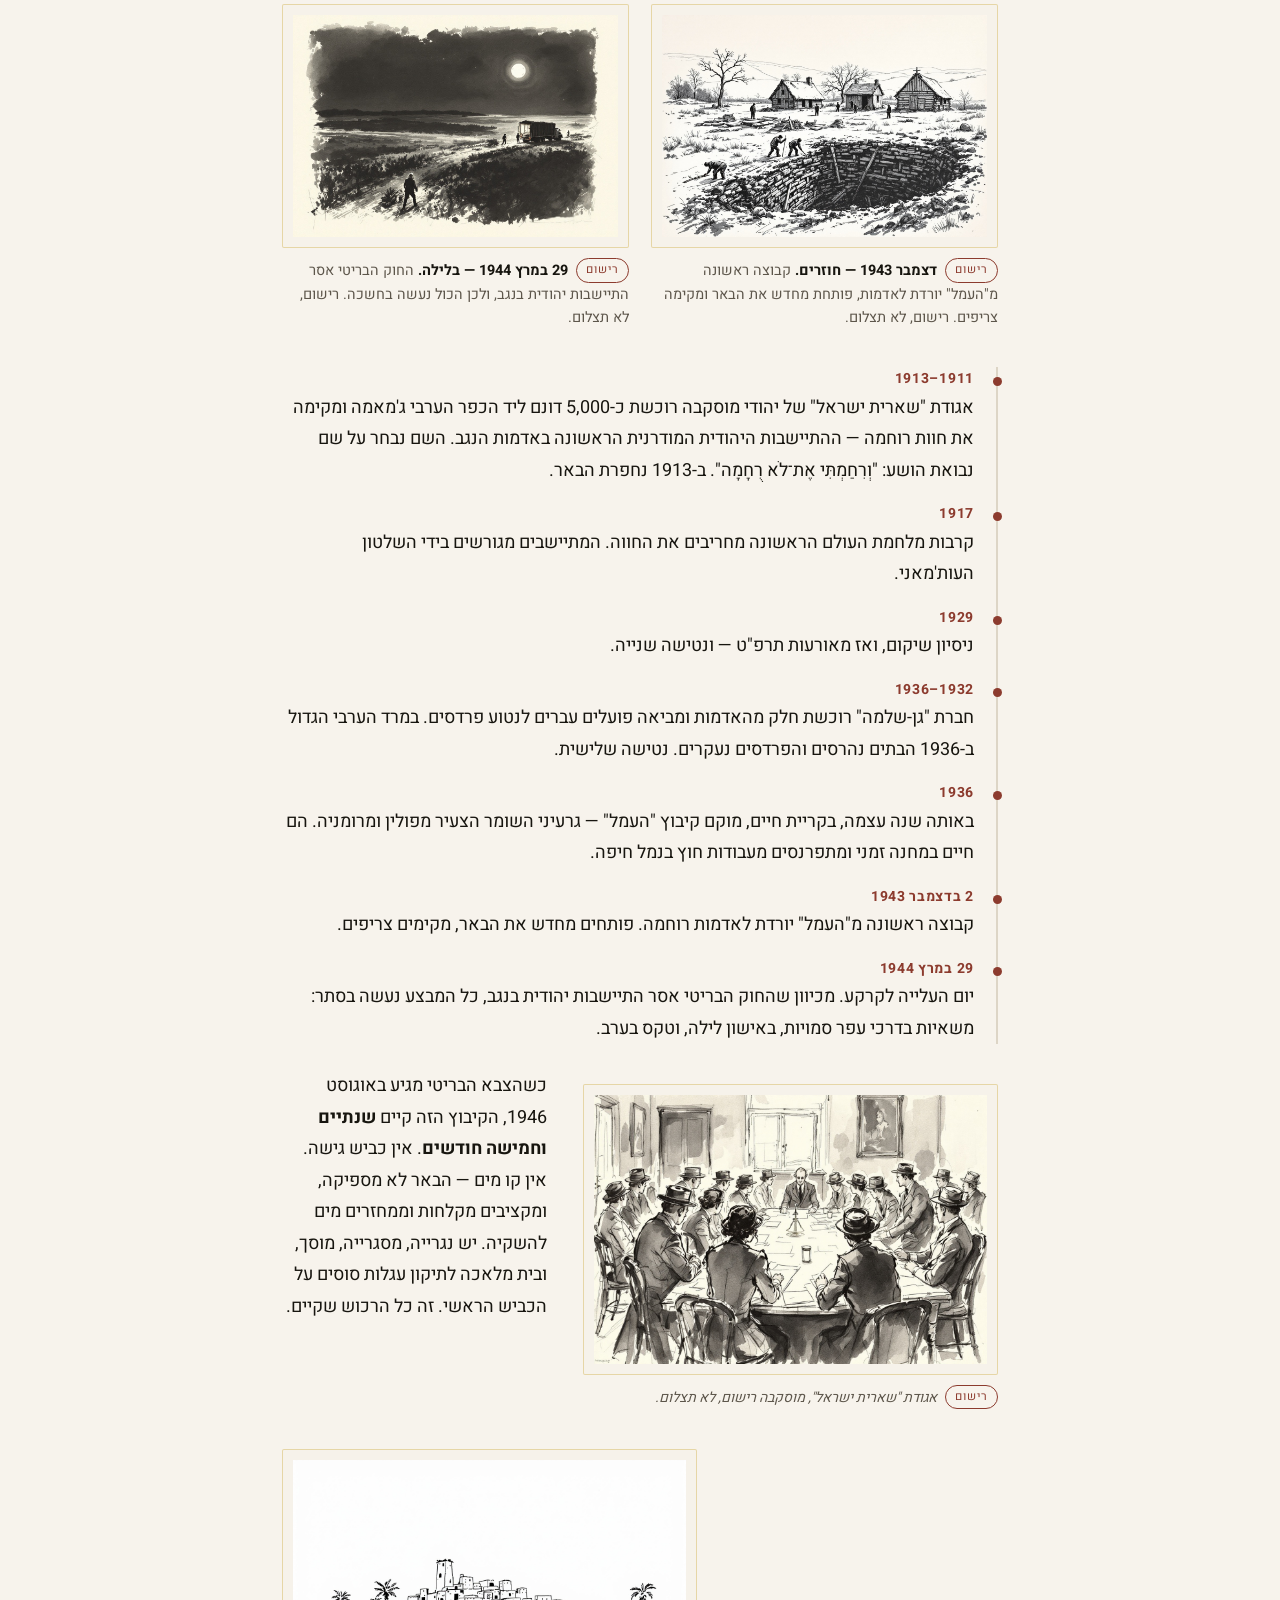
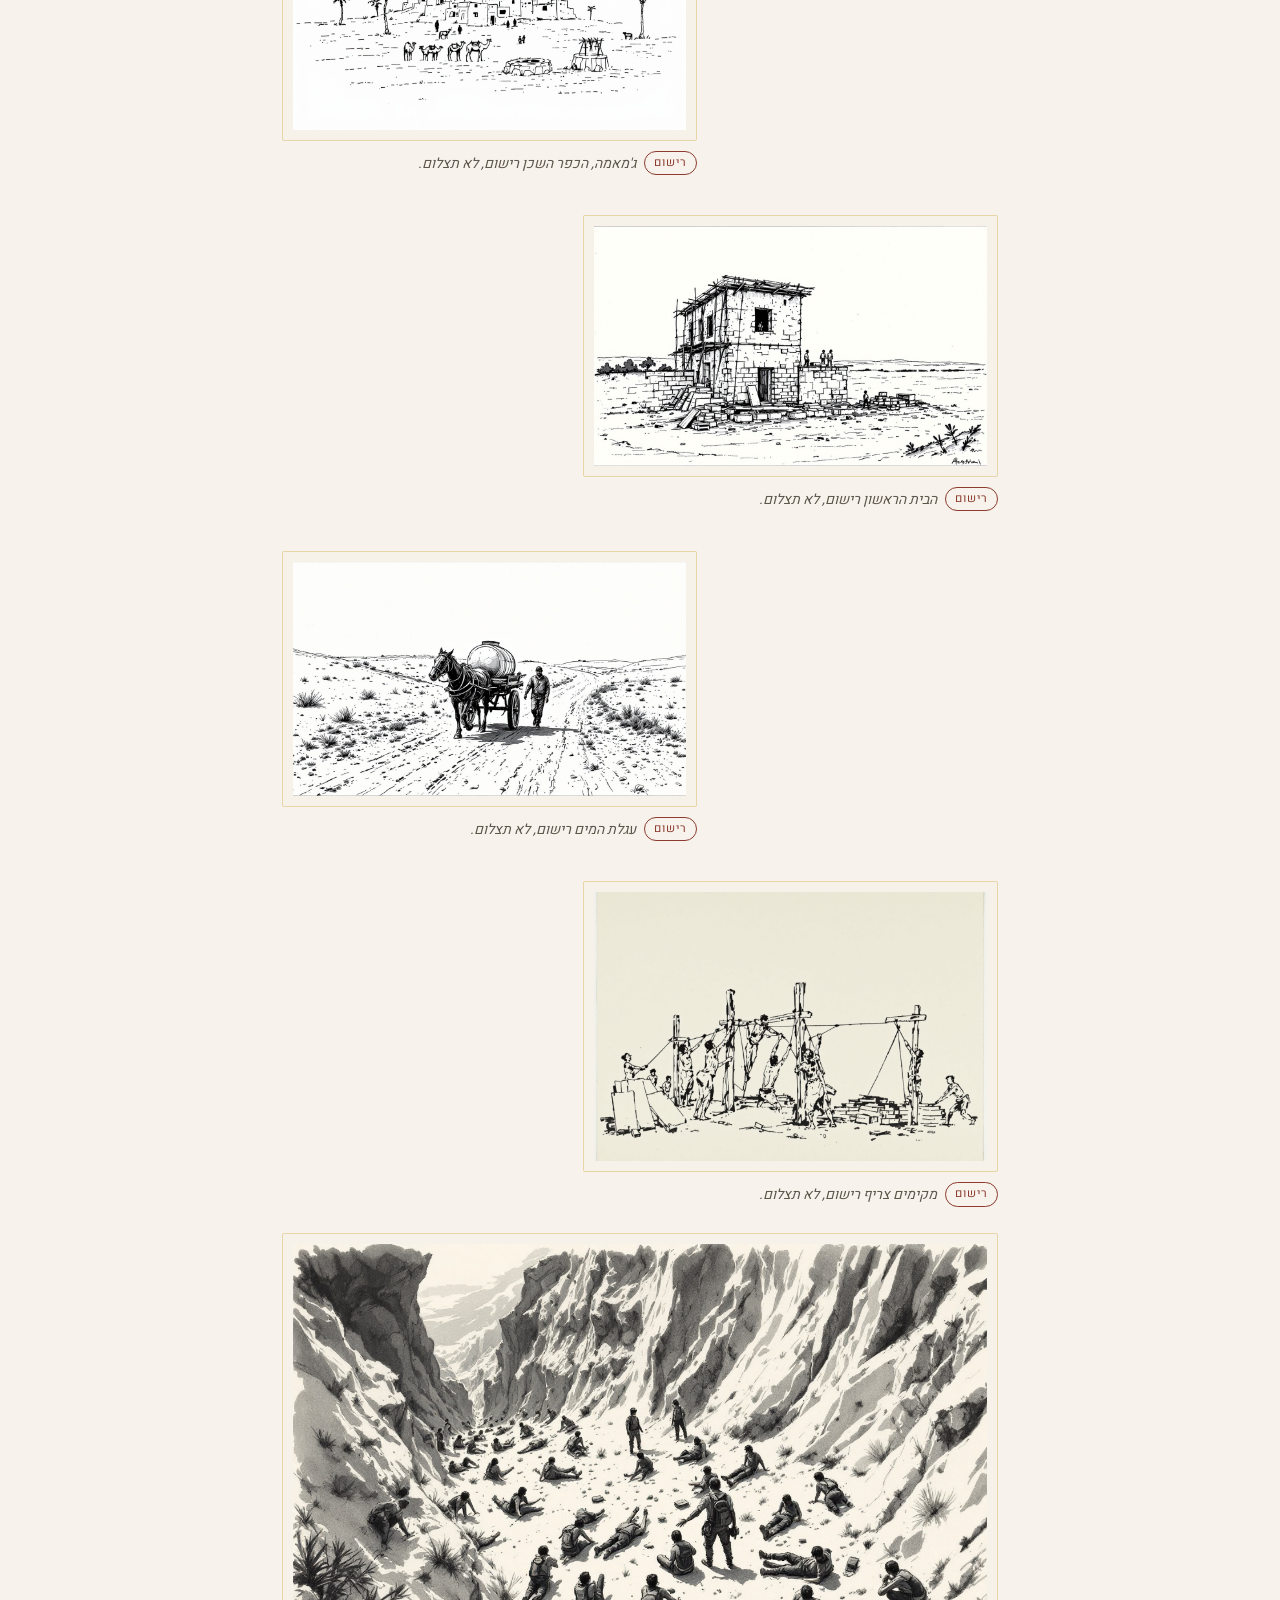
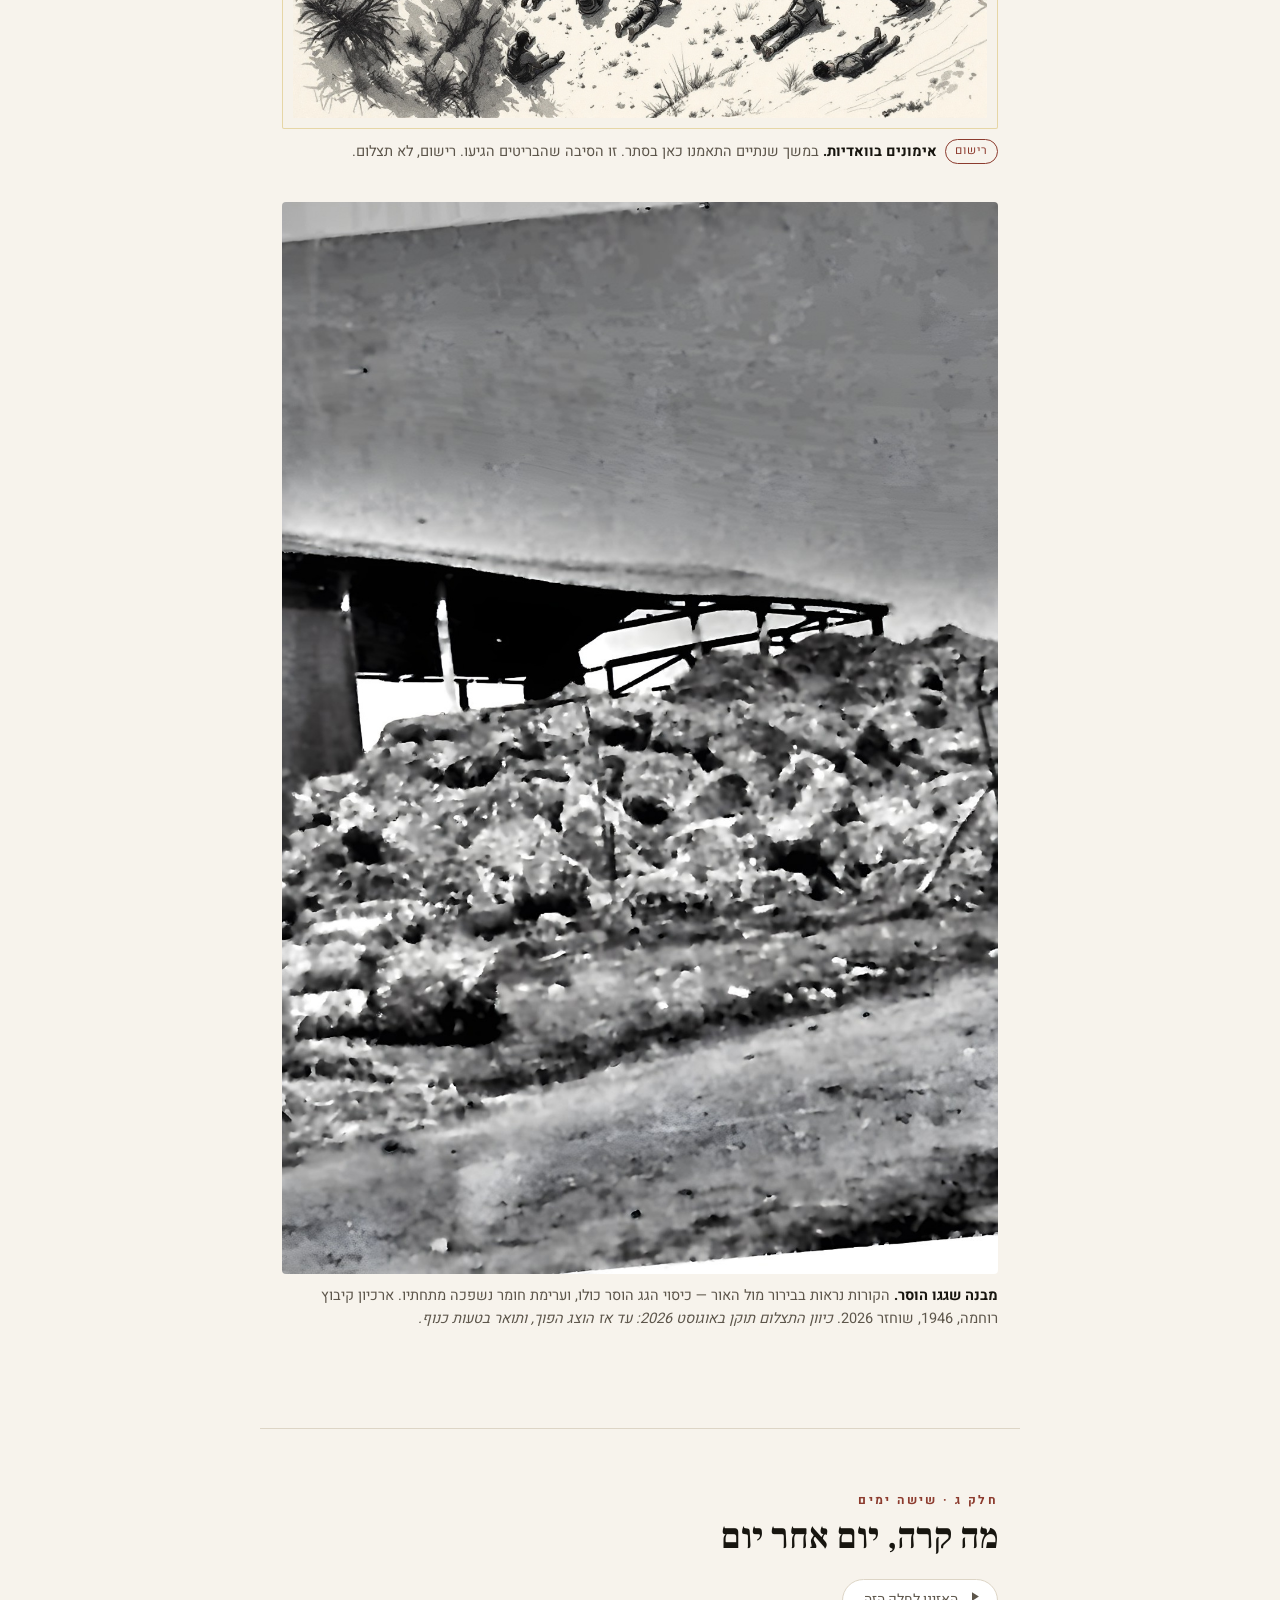
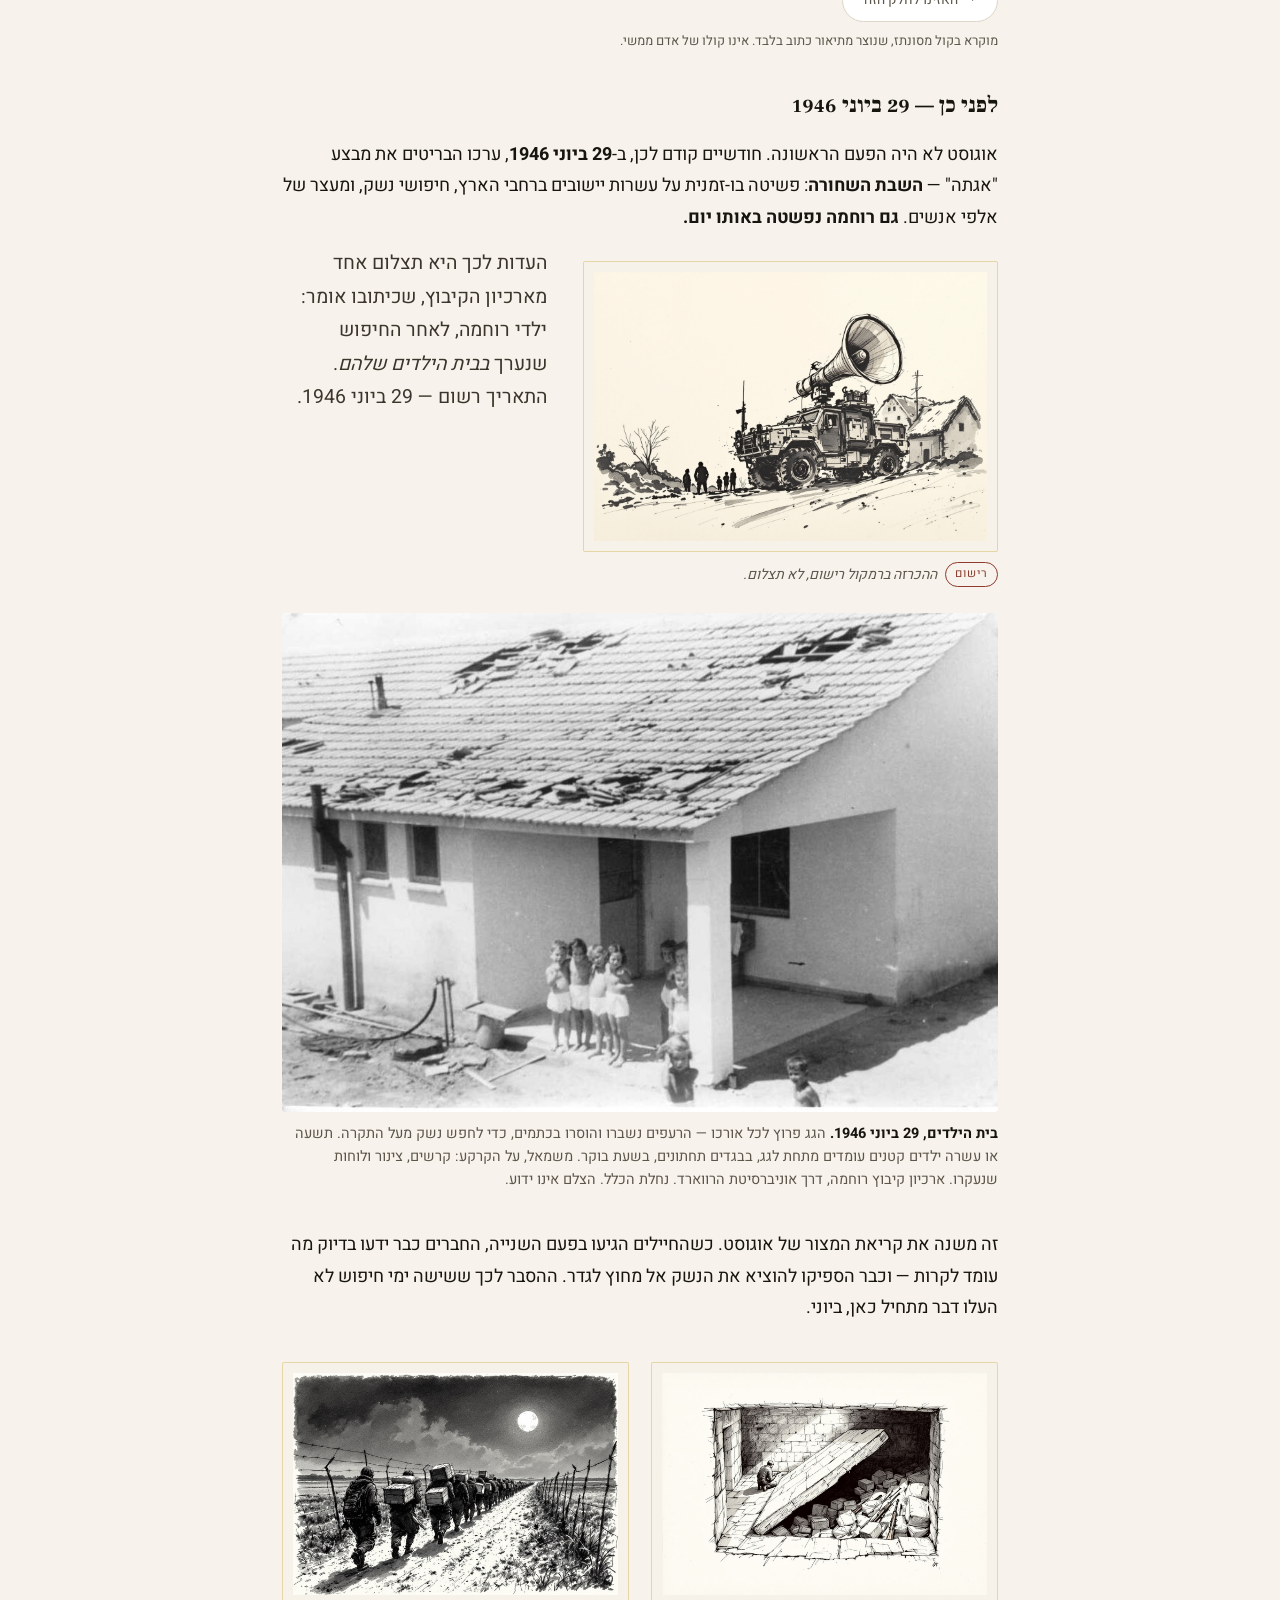
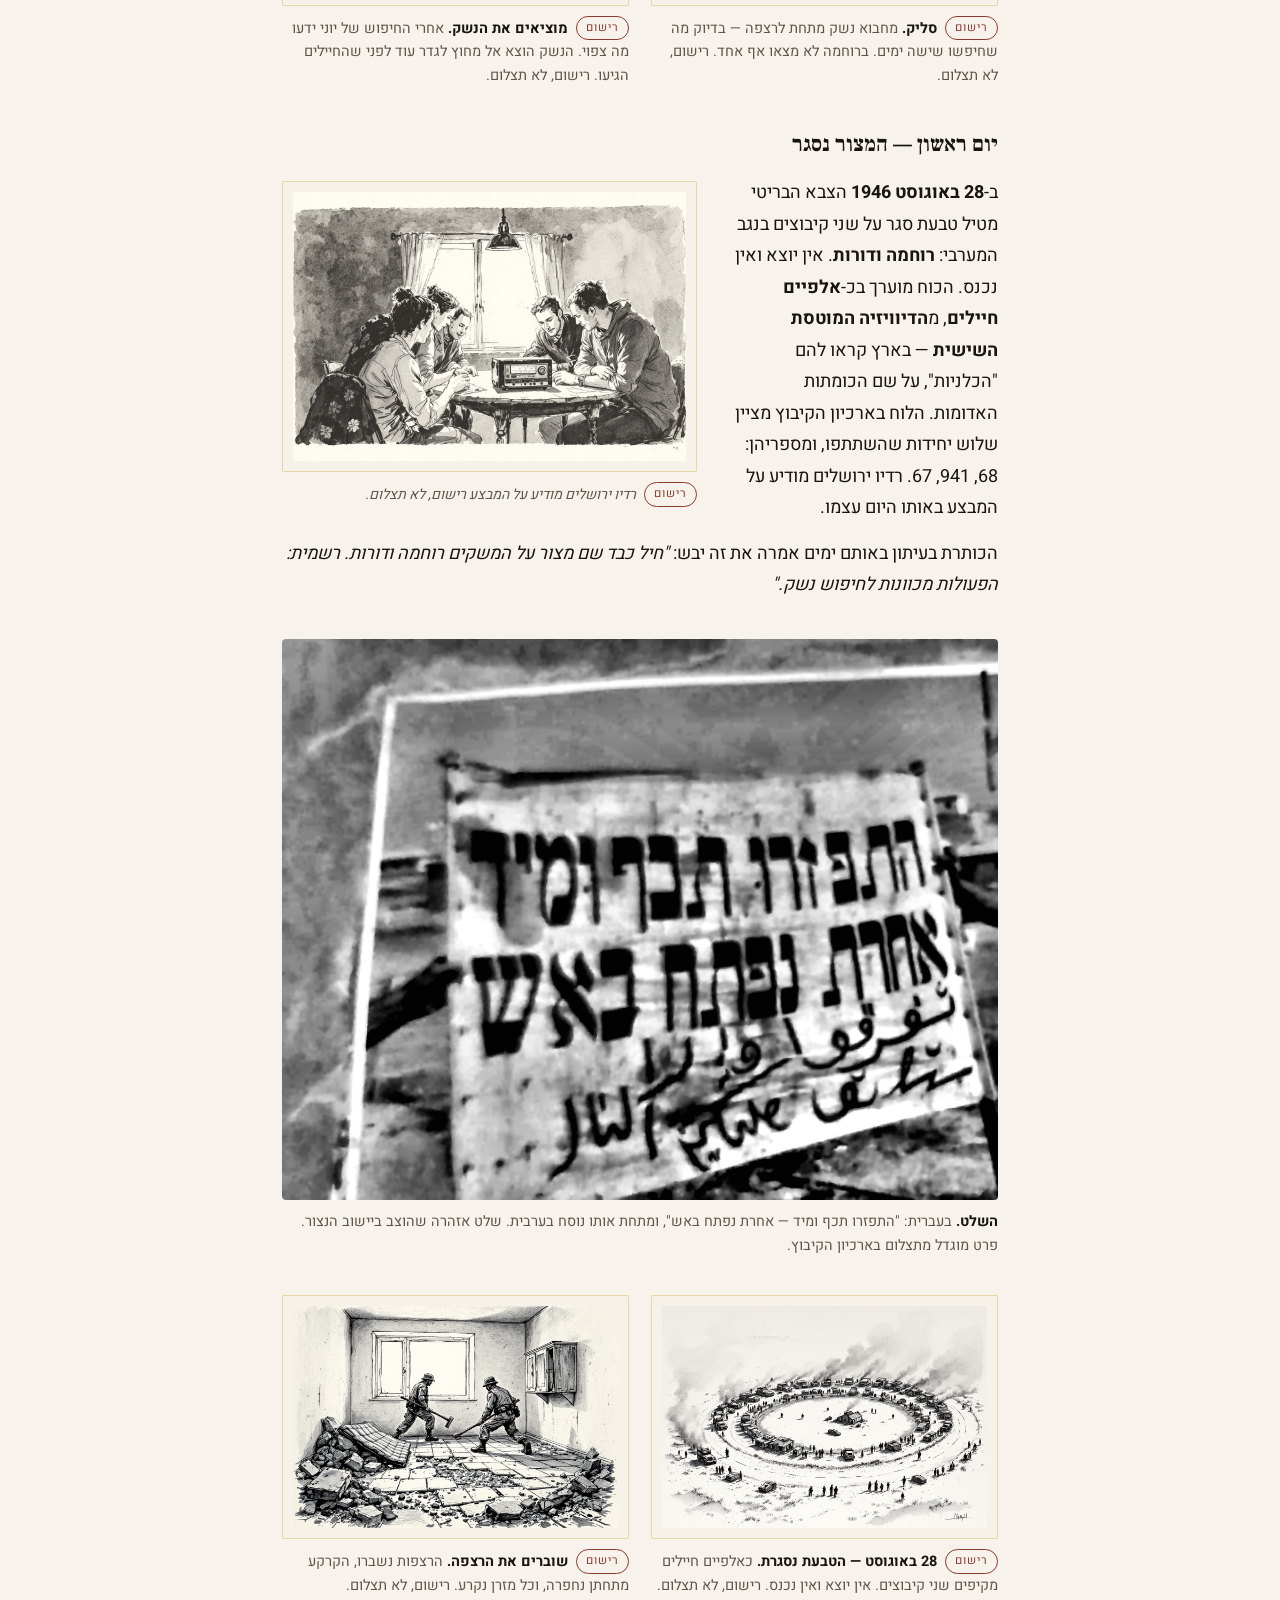
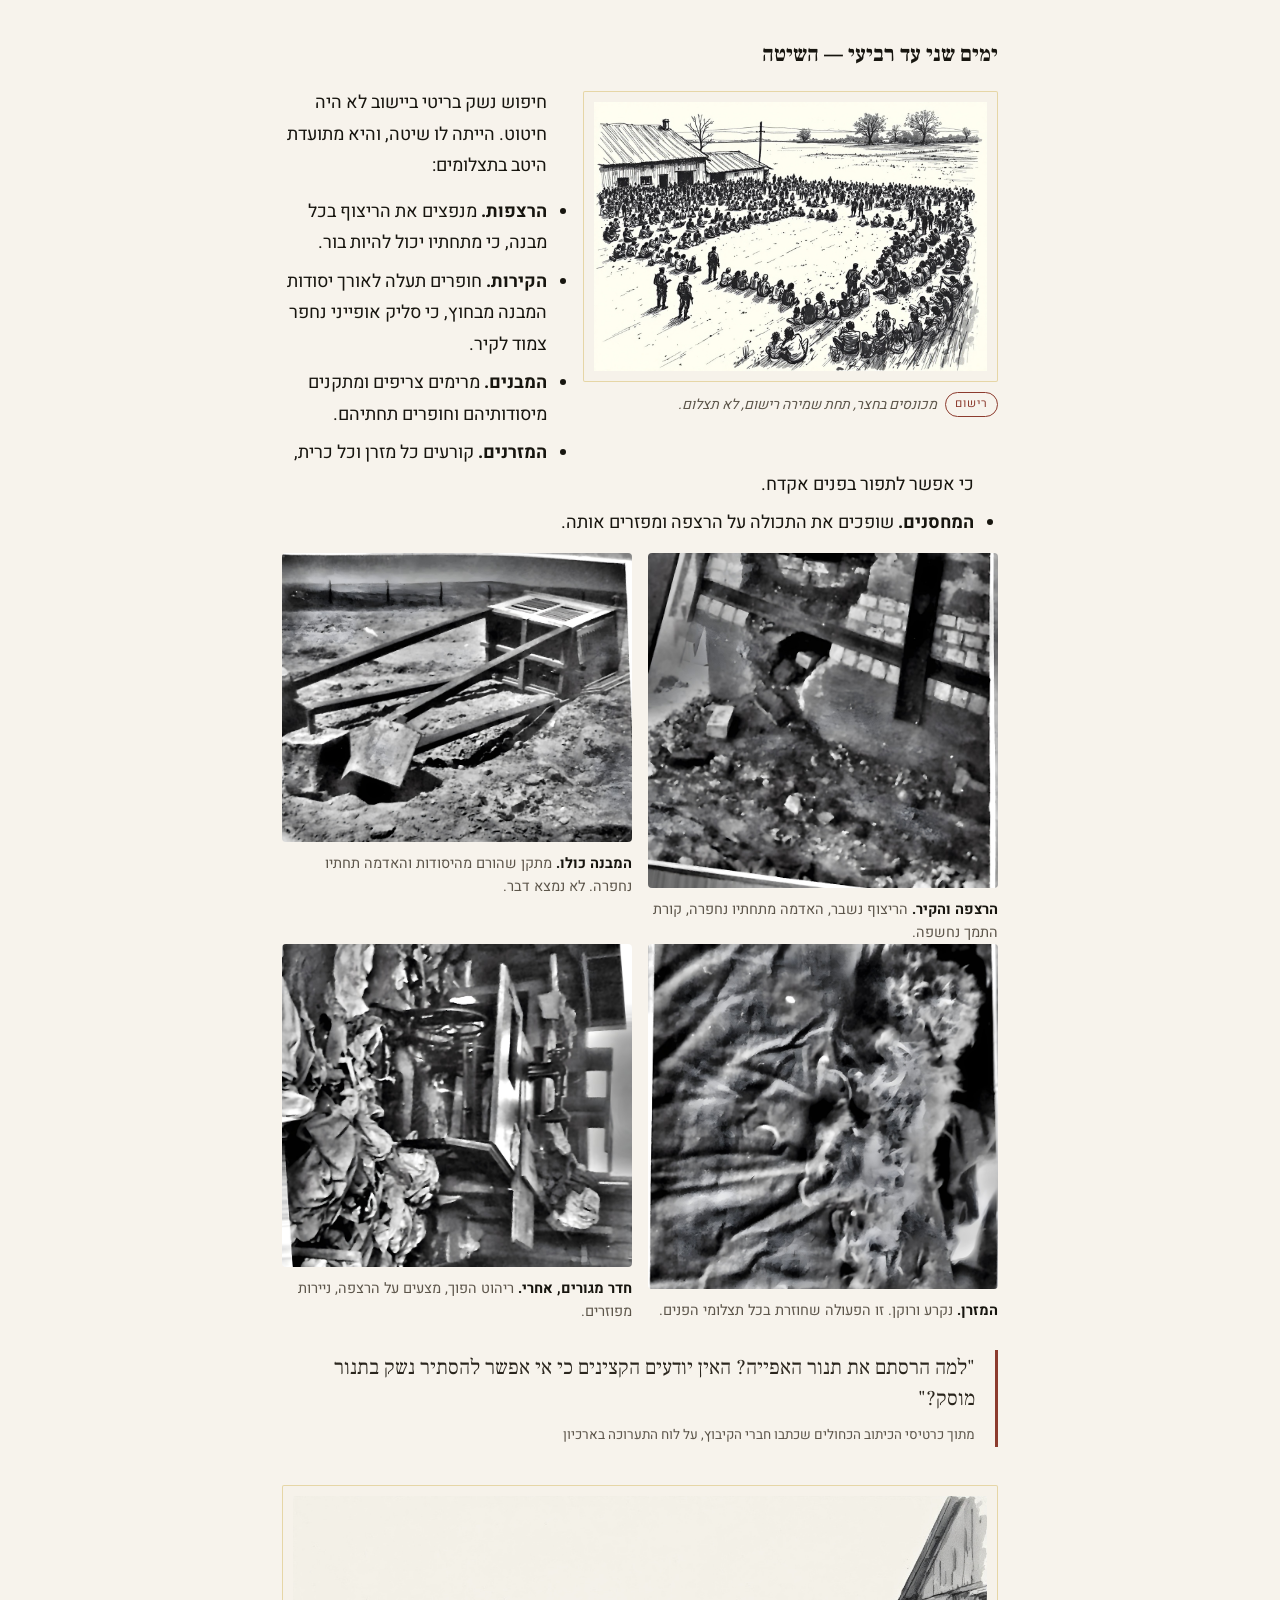
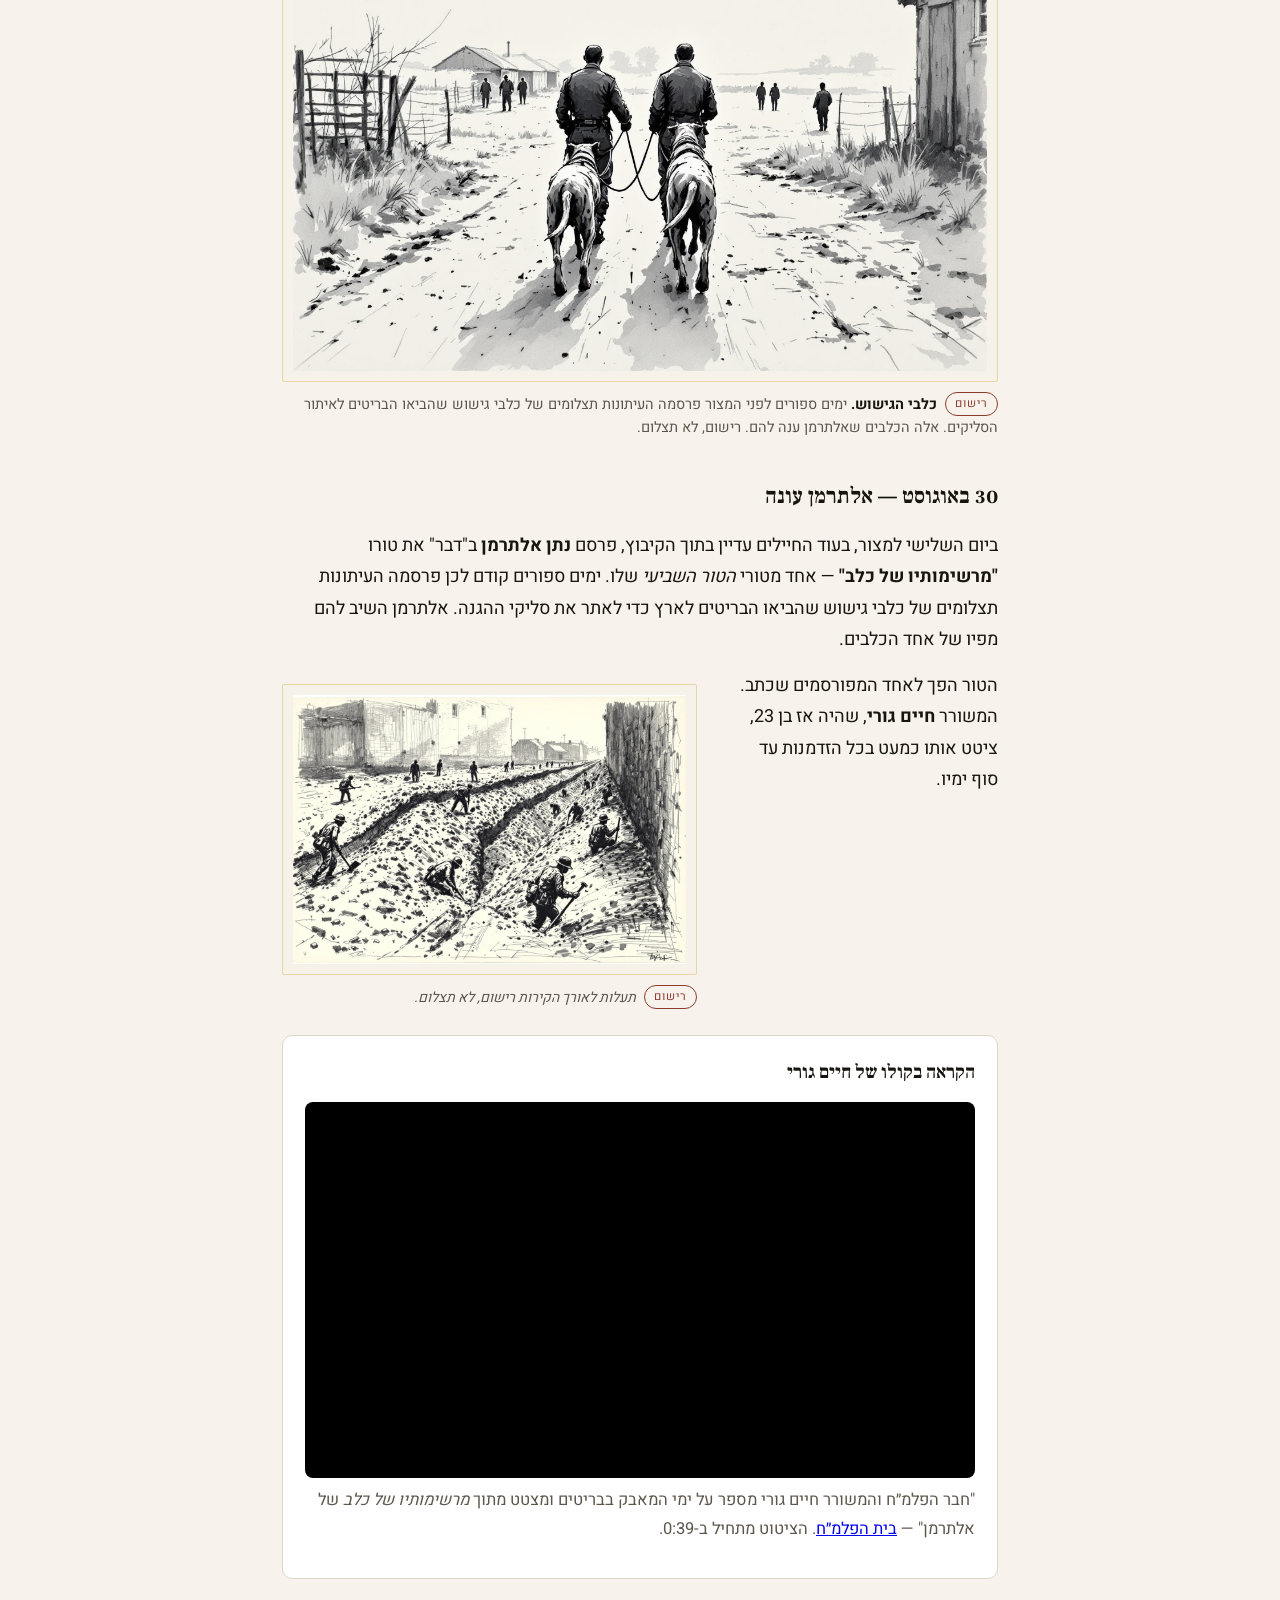
==== commit 2d560a24: "Withdraw the invented map; replace with a landscape" ====
--- a/index.html
+++ b/index.html
@@ -338,8 +338,8 @@
 <p>ליישוב היהודי היה ארגון הגנה מחתרתי, <strong>"ההגנה"</strong>, ובתוכו מ-1941 כוח מגויס וקבוע — <strong>הפלמ"ח</strong>. נשק היה בלתי חוקי, ולכן הוסתר. מקום המחבוא נקרא <strong>"סליק"</strong> — בור, קיר כפול, רצפה כפולה, מחסן תבואה, לעיתים מערכת שלמה מחוץ לגדר היישוב.</p>
 
 <figure class="sketch vignette vend">
-  <img src="images/sketches/sketch_negev_map.jpg" alt="הנגב על המפה" loading="lazy" decoding="async">
-  <figcaption><span class="tag">רישום</span>הנגב על המפה רישום, לא תצלום.</figcaption>
+  <img src="images/sketches/sketch_negev_country.jpg" alt="ארץ הנגב" loading="lazy" decoding="async">
+  <figcaption><span class="tag">רישום</span>ארץ הנגב רישום, לא תצלום.</figcaption>
 </figure>
 
 <p>וכאן נמצא ההיגיון של כל הסיפור: <strong>הקיבוץ היה גם משק חקלאי וגם מחסן נשק וגם בסיס אימונים.</strong> מבחינת השלטון הבריטי, קיבוץ לא היה כפר — הוא היה מתקן צבאי בהסוואה. מבחינת חברי הקיבוץ, החיפוש לא היה פעולה משטרתית — הוא היה פלישה לבית.</p>
@@ -819,8 +819,8 @@
 <p>The Jewish community had an underground defence organisation, the <strong>Haganah</strong>, and inside it, from 1941, a standing mobilised force: the <strong>Palmach</strong>. Weapons were illegal, so weapons were hidden. The hiding place was called a <strong>slik</strong> — a pit, a false wall, a double floor, a grain store, sometimes a whole system outside the settlement fence.</p>
 
 <figure class="sketch vignette vend">
-  <img src="images/sketches/sketch_negev_map.jpg" alt="The Negev on the map" loading="lazy" decoding="async">
-  <figcaption><span class="tag">Drawing</span>The Negev on the map A drawing, not a photograph.</figcaption>
+  <img src="images/sketches/sketch_negev_country.jpg" alt="The Negev country" loading="lazy" decoding="async">
+  <figcaption><span class="tag">Drawing</span>The Negev country A drawing, not a photograph.</figcaption>
 </figure>
 
 <p>And here is the logic of the entire story: <strong>a kibbutz was simultaneously a farm, an arms depot, and a training base.</strong> To the British authorities a kibbutz was not a village; it was a military installation in disguise. To the members, a search was not a police operation; it was an invasion of the home.</p>
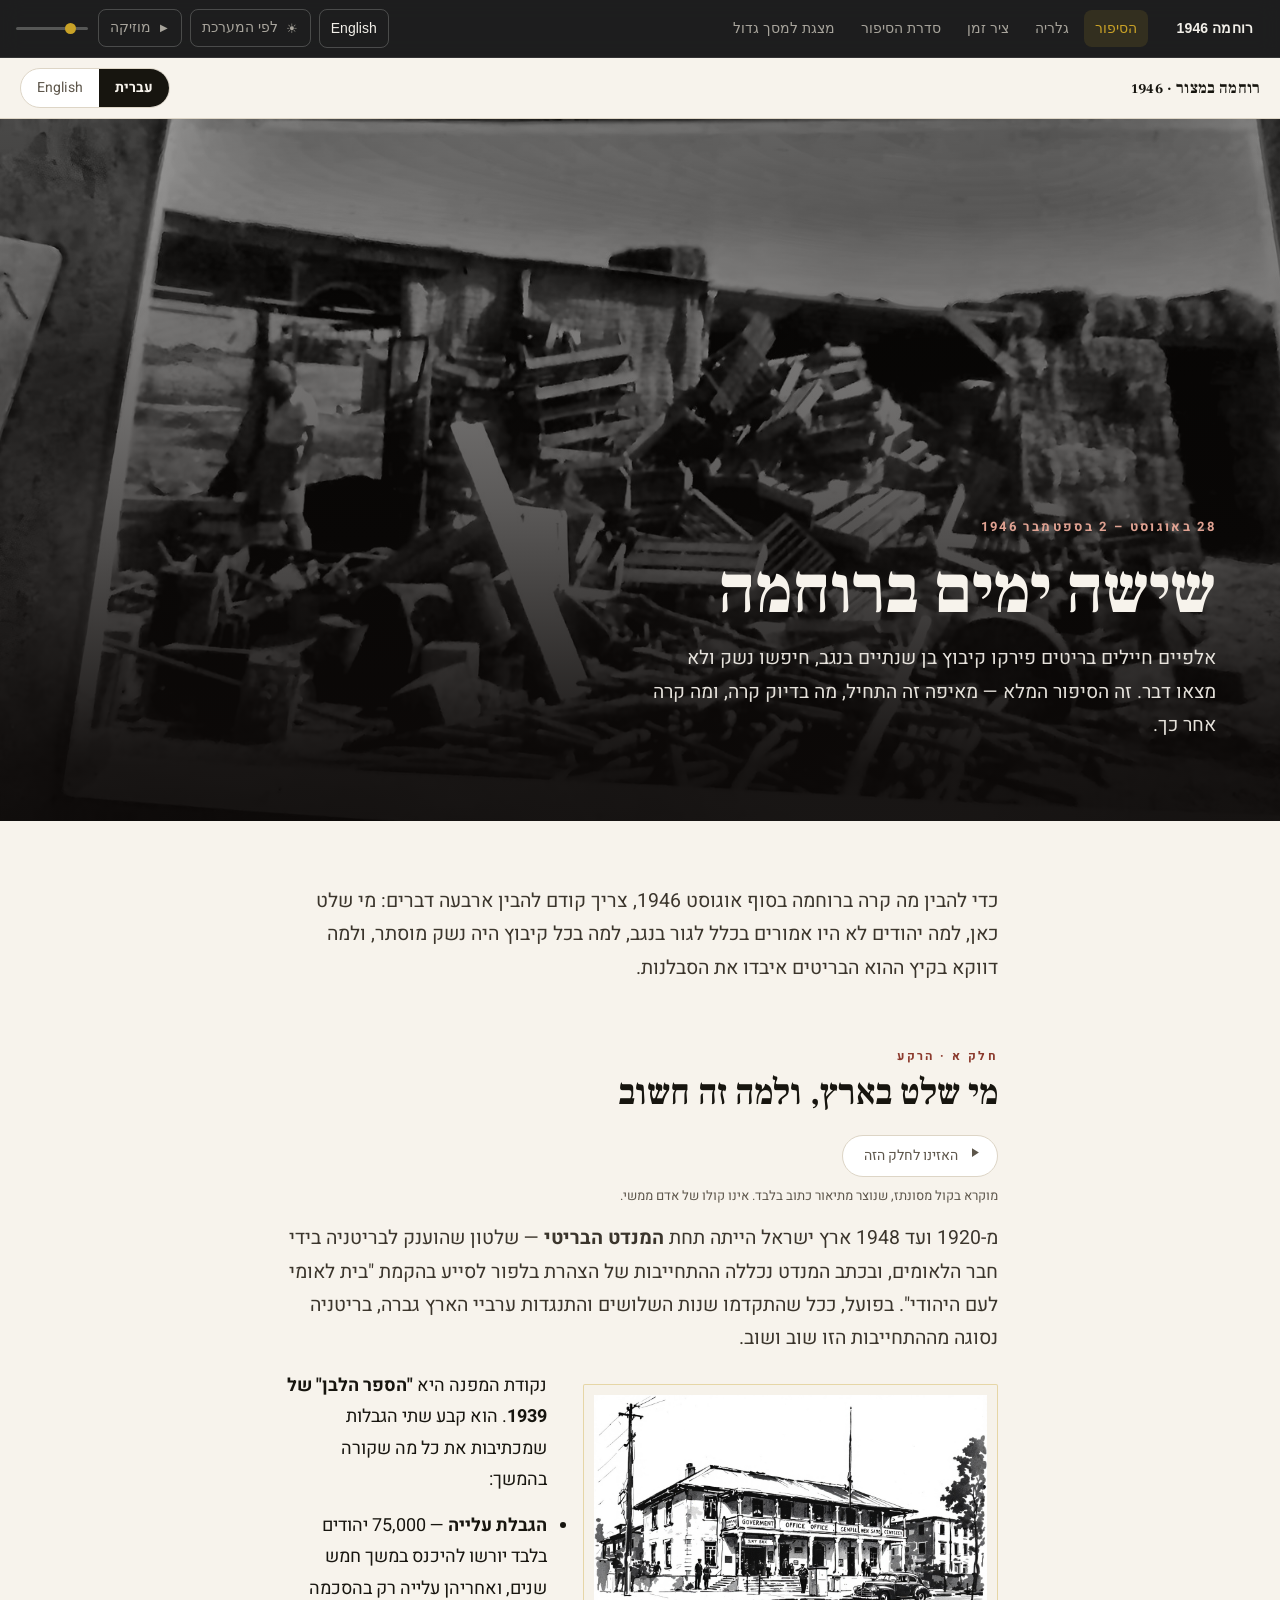
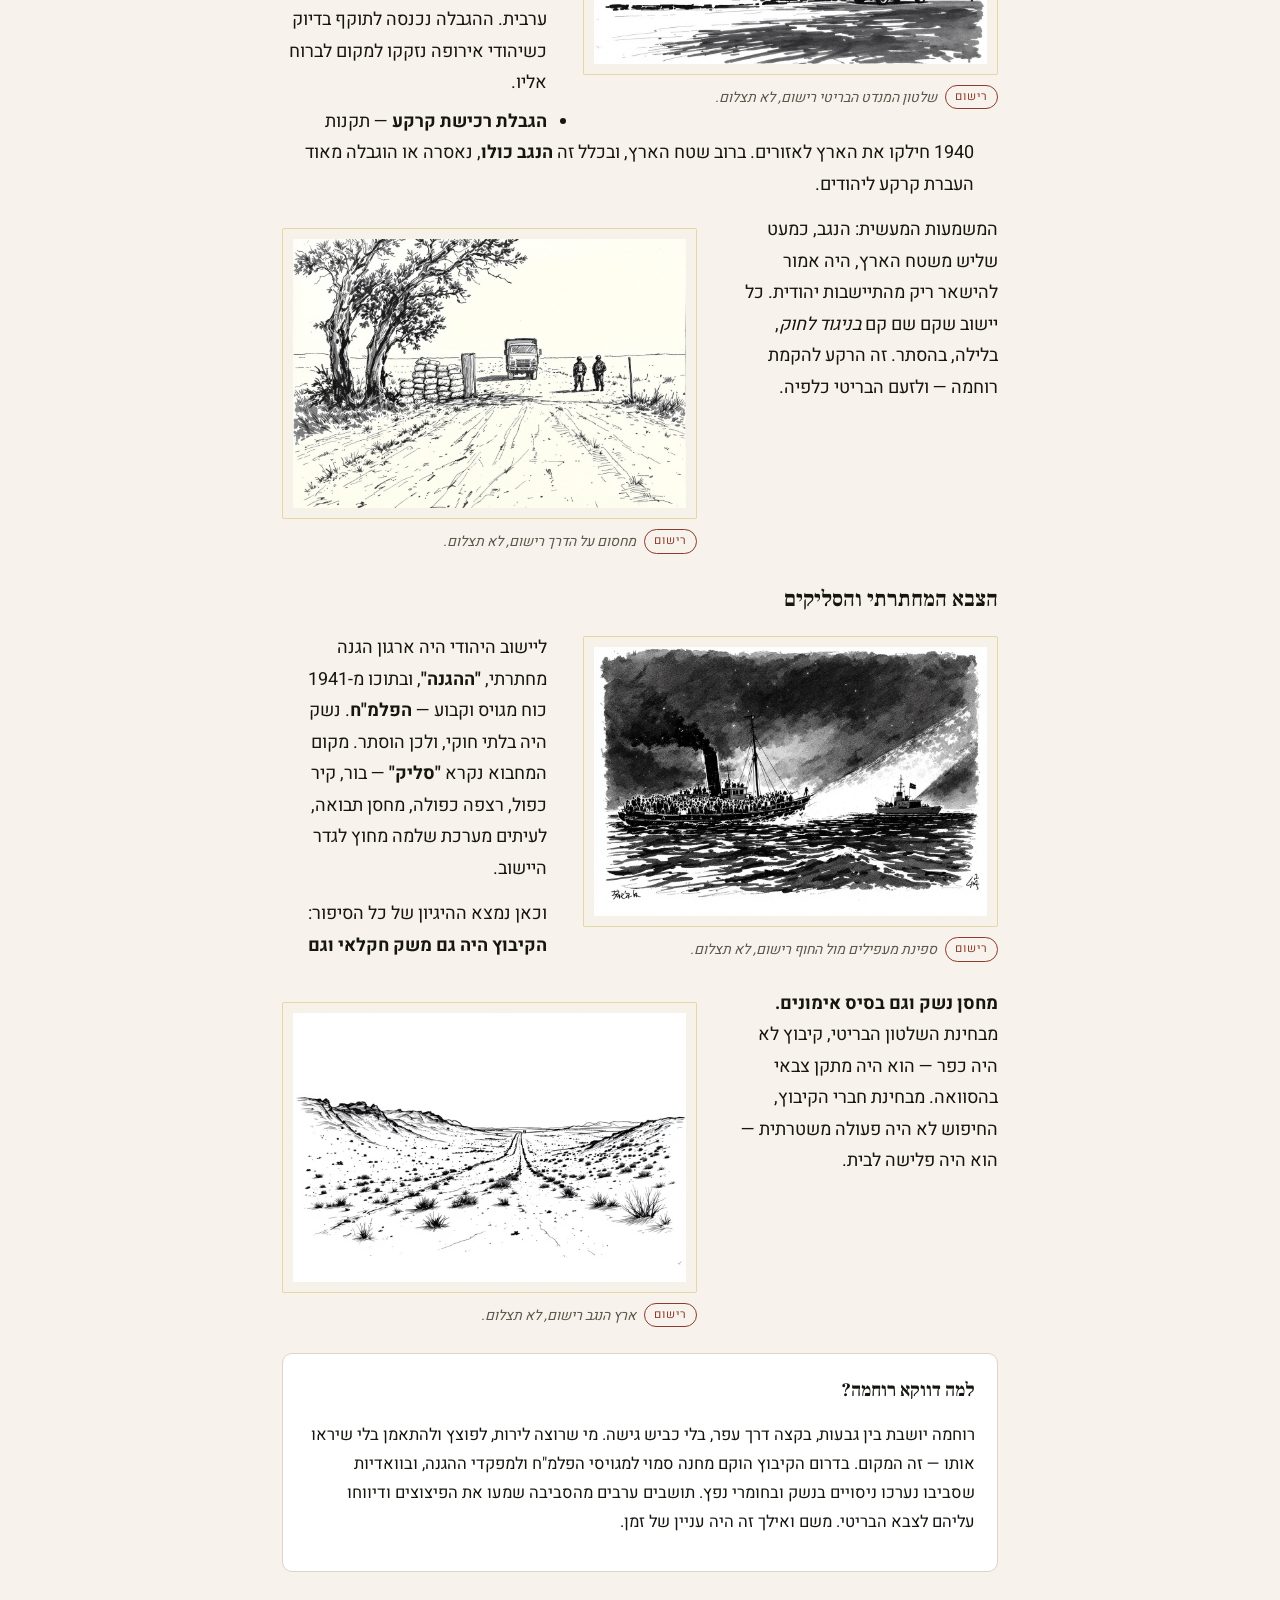
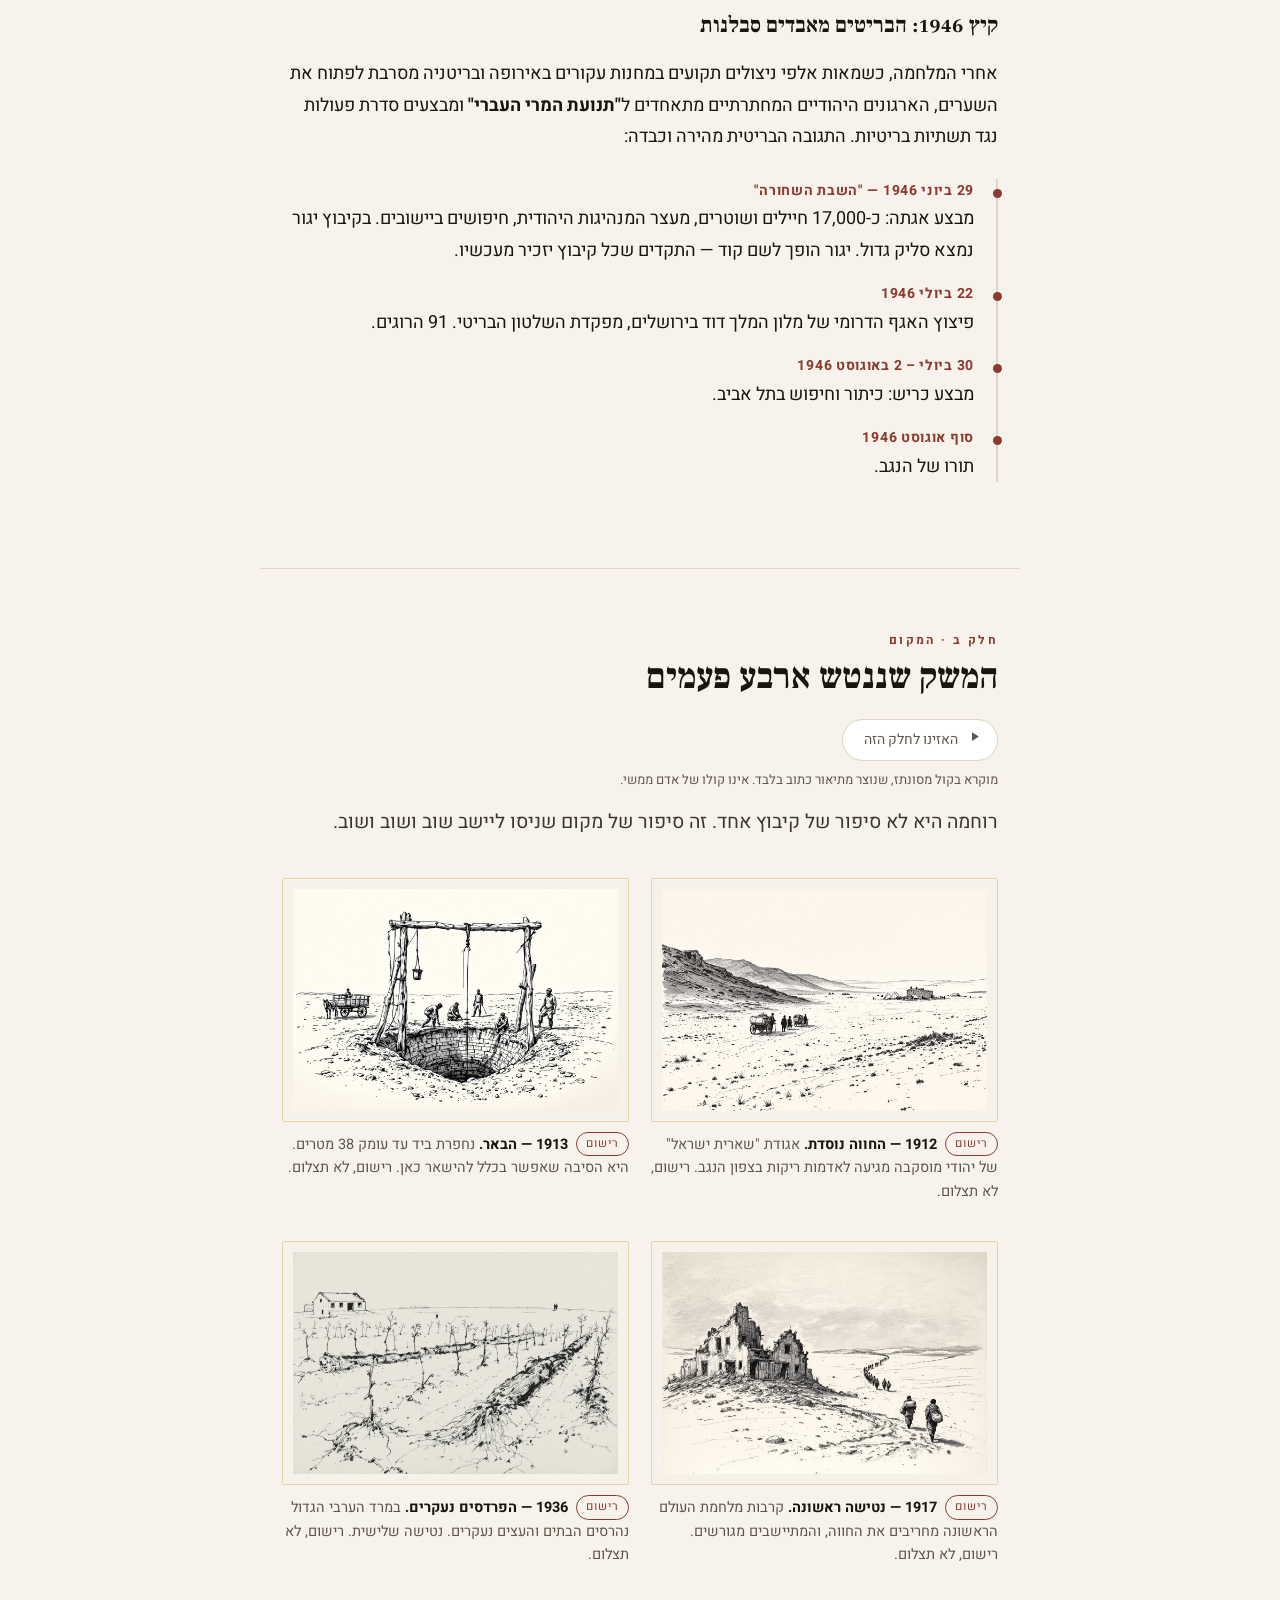
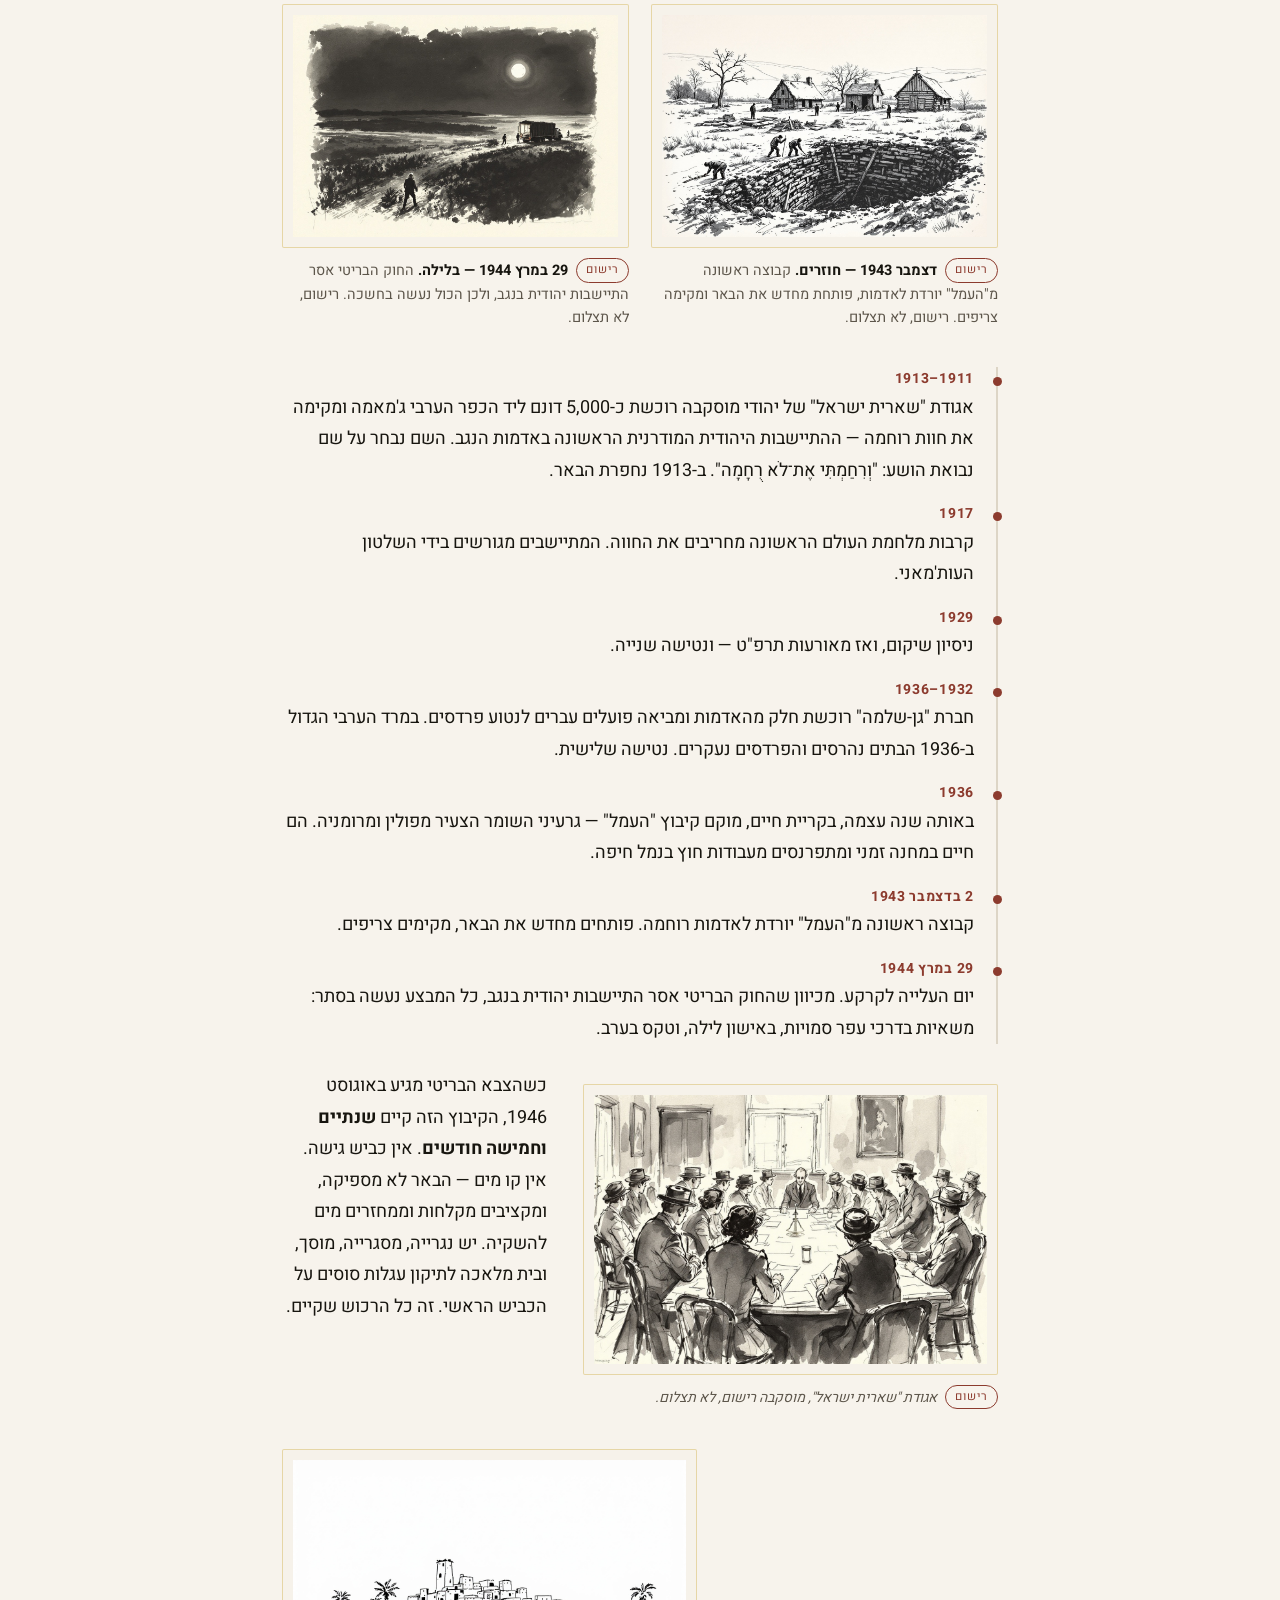
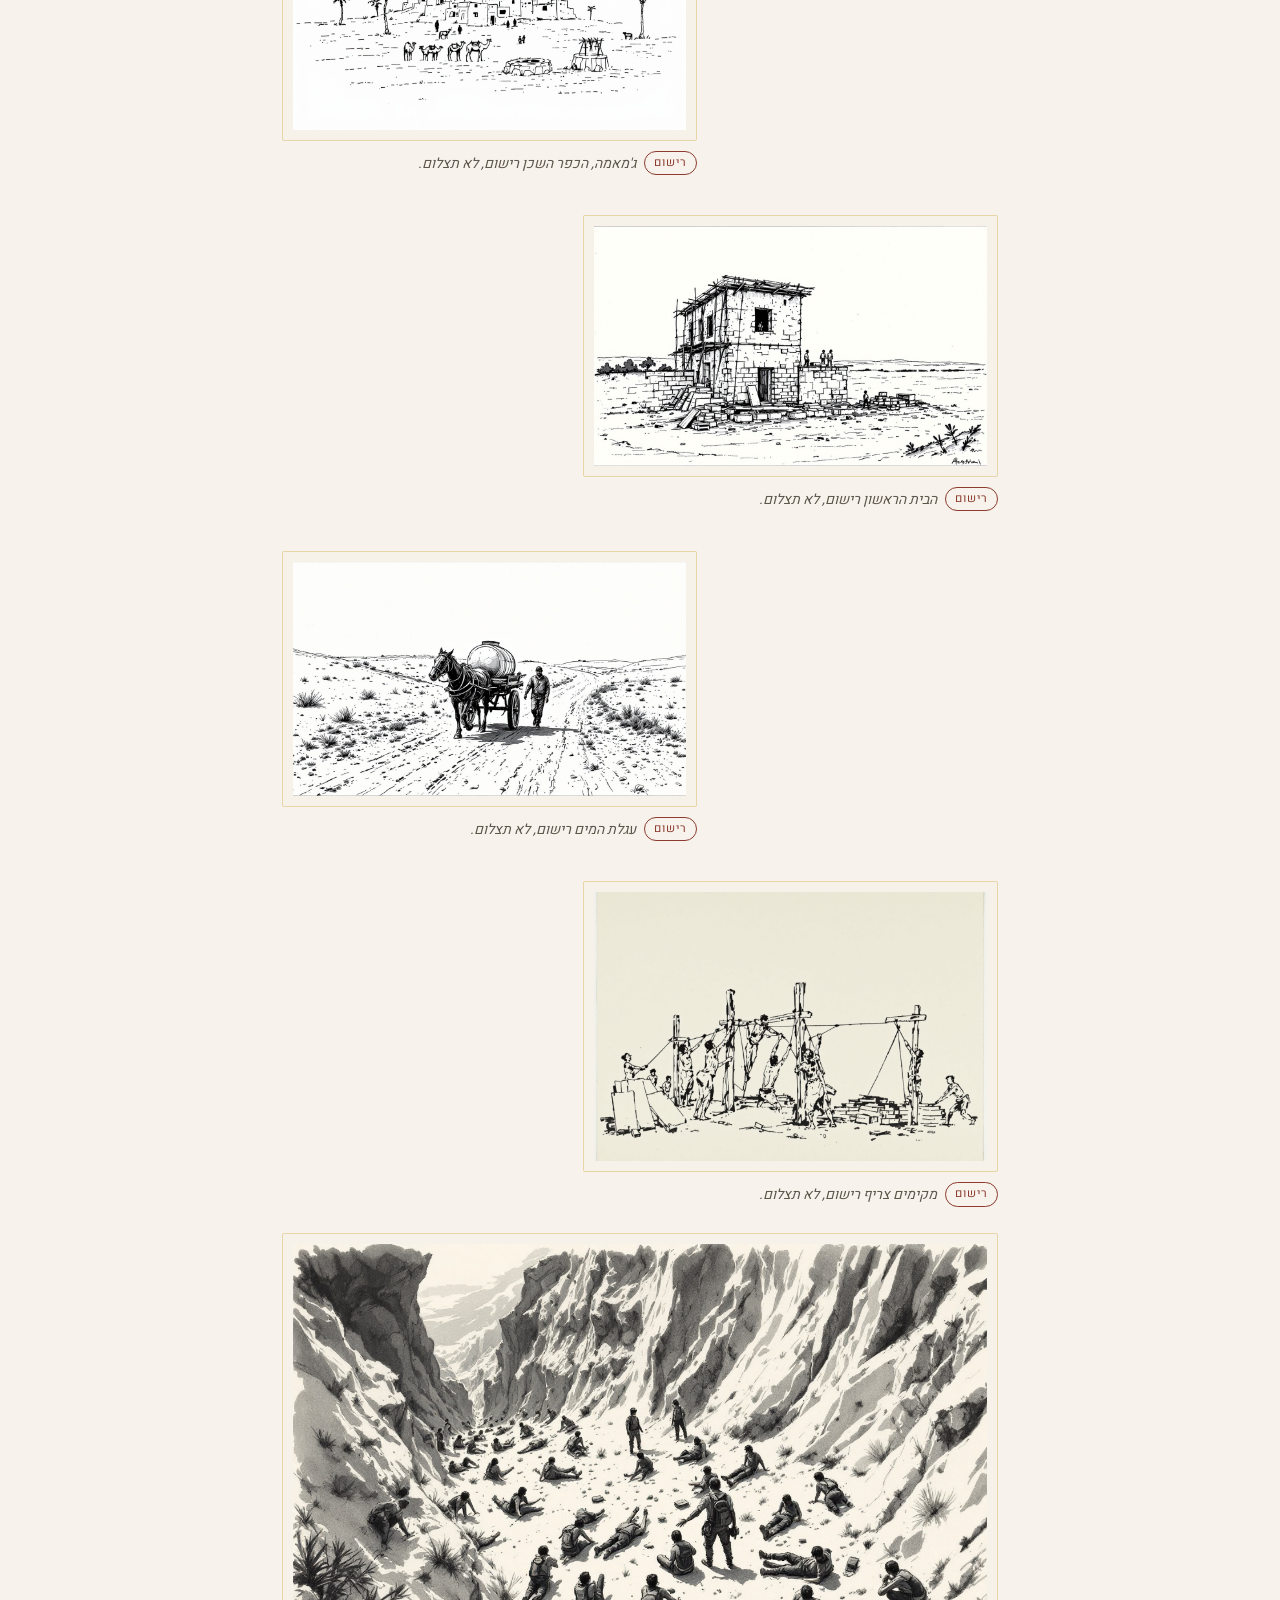
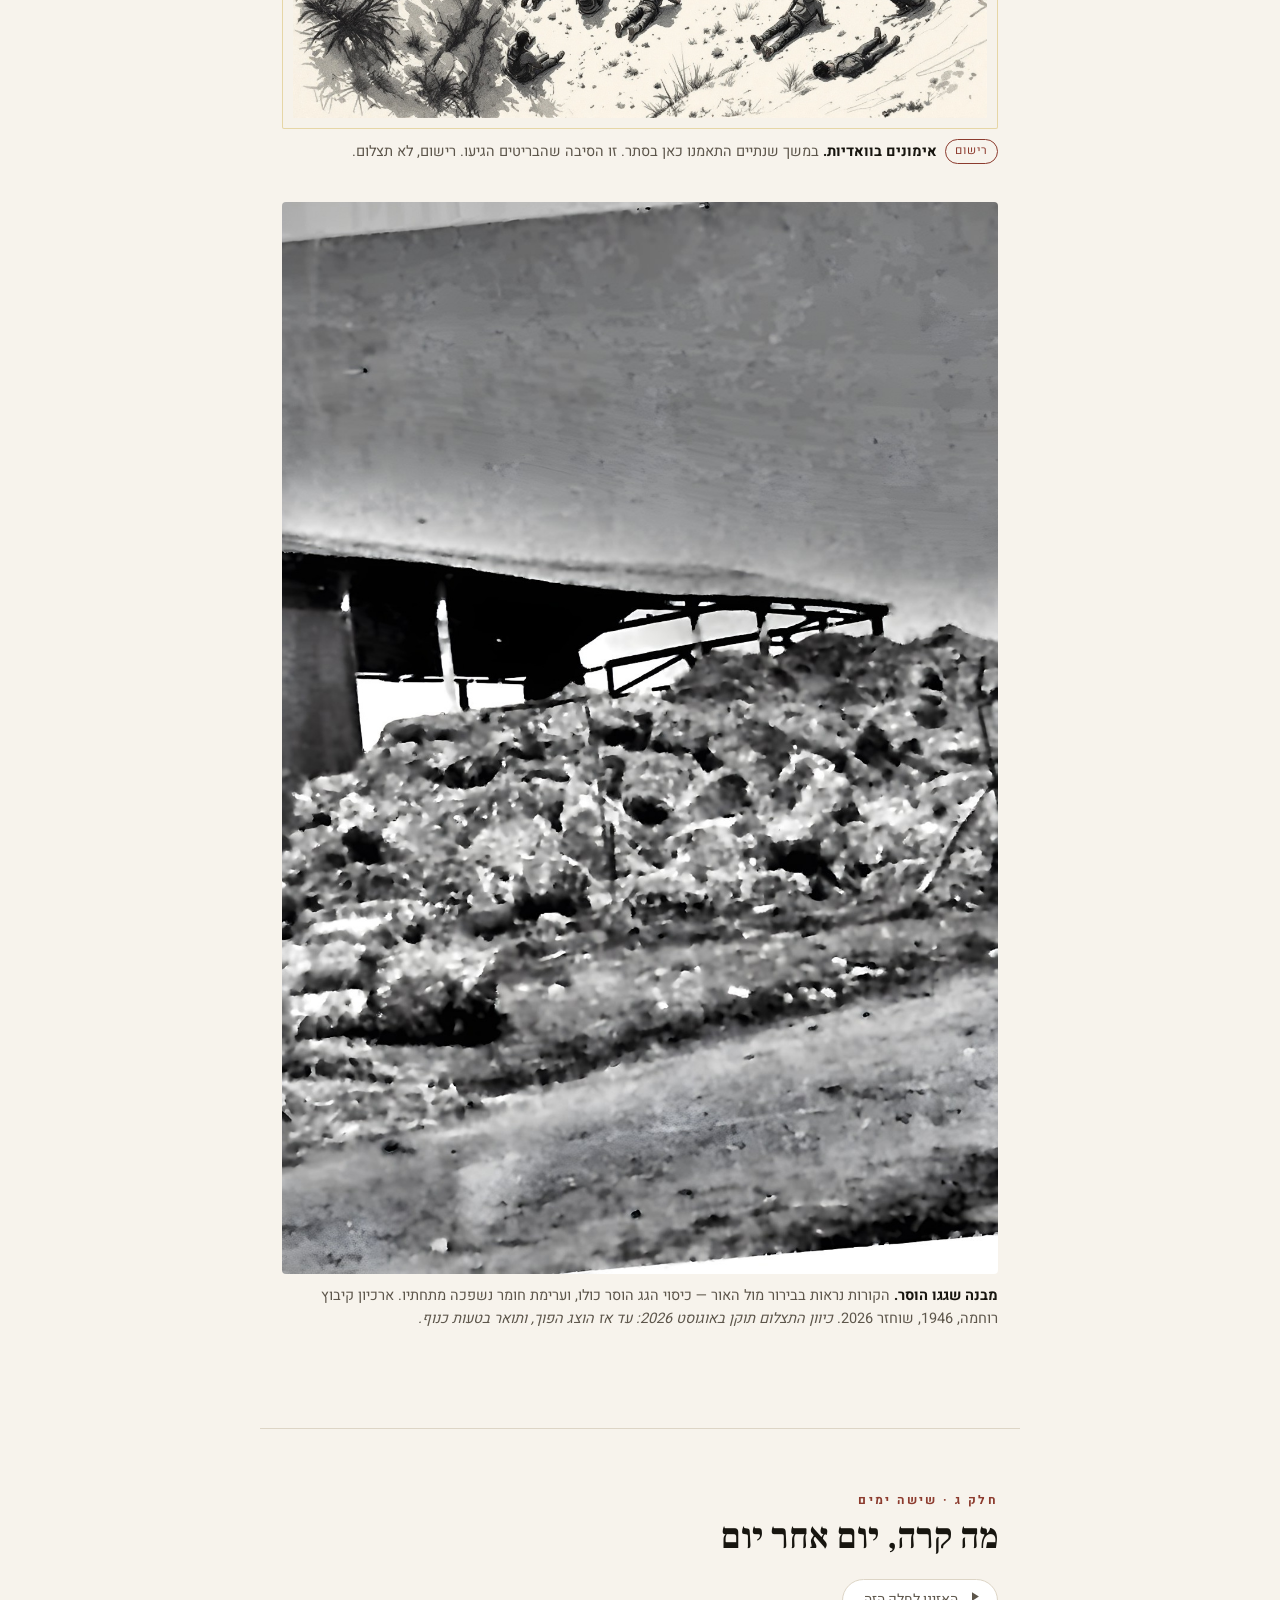
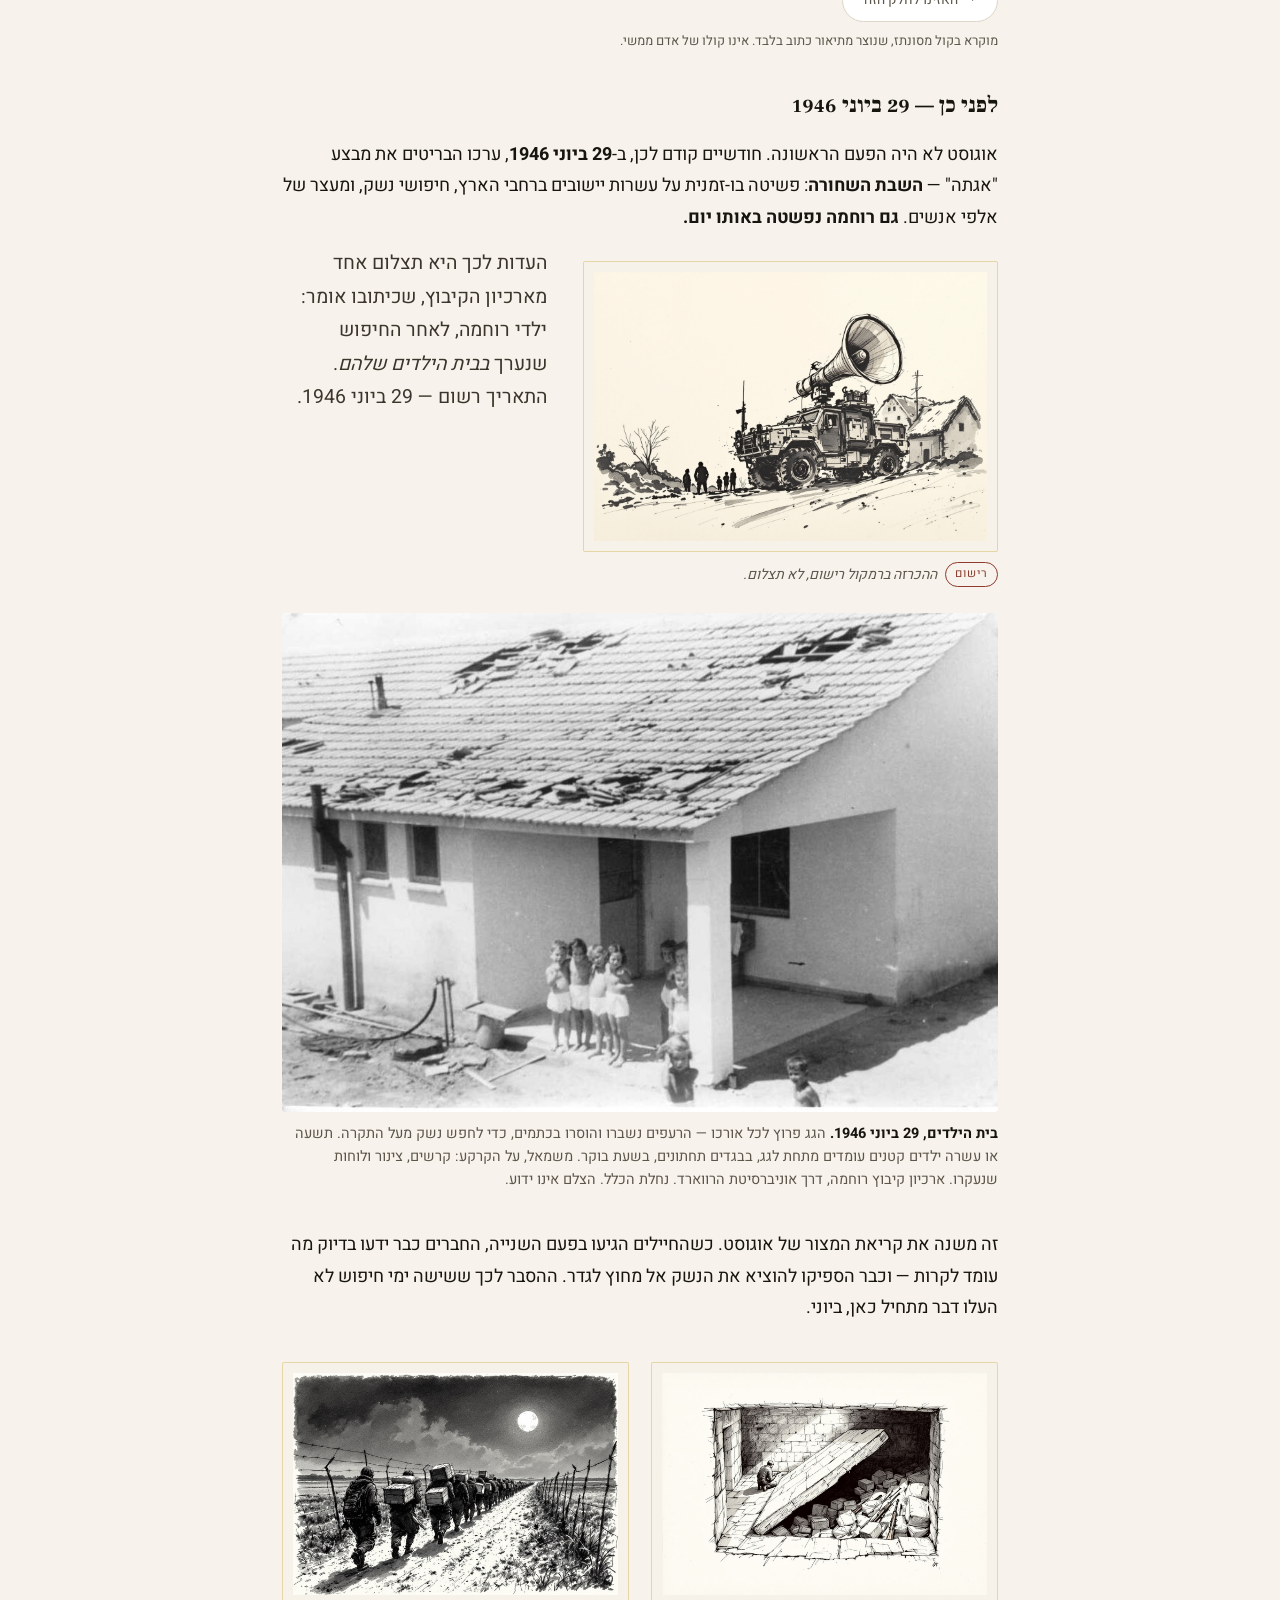
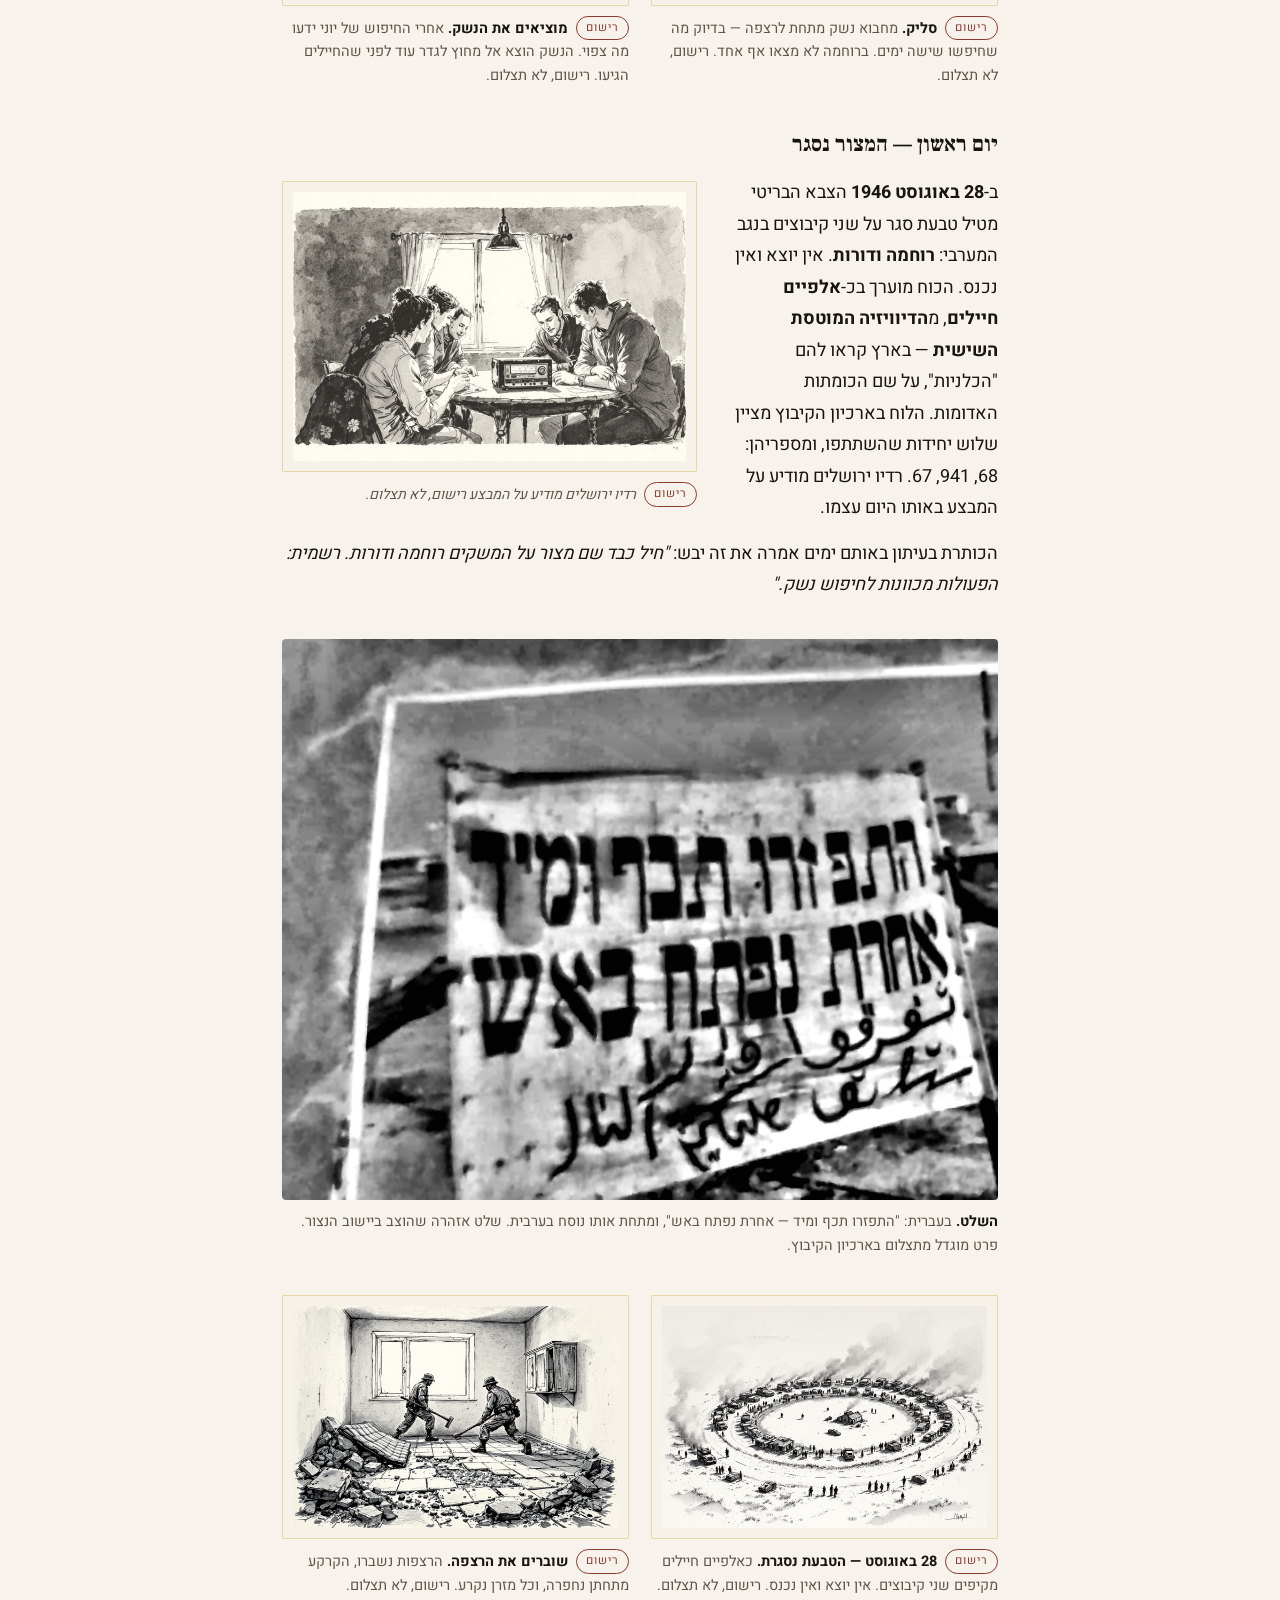
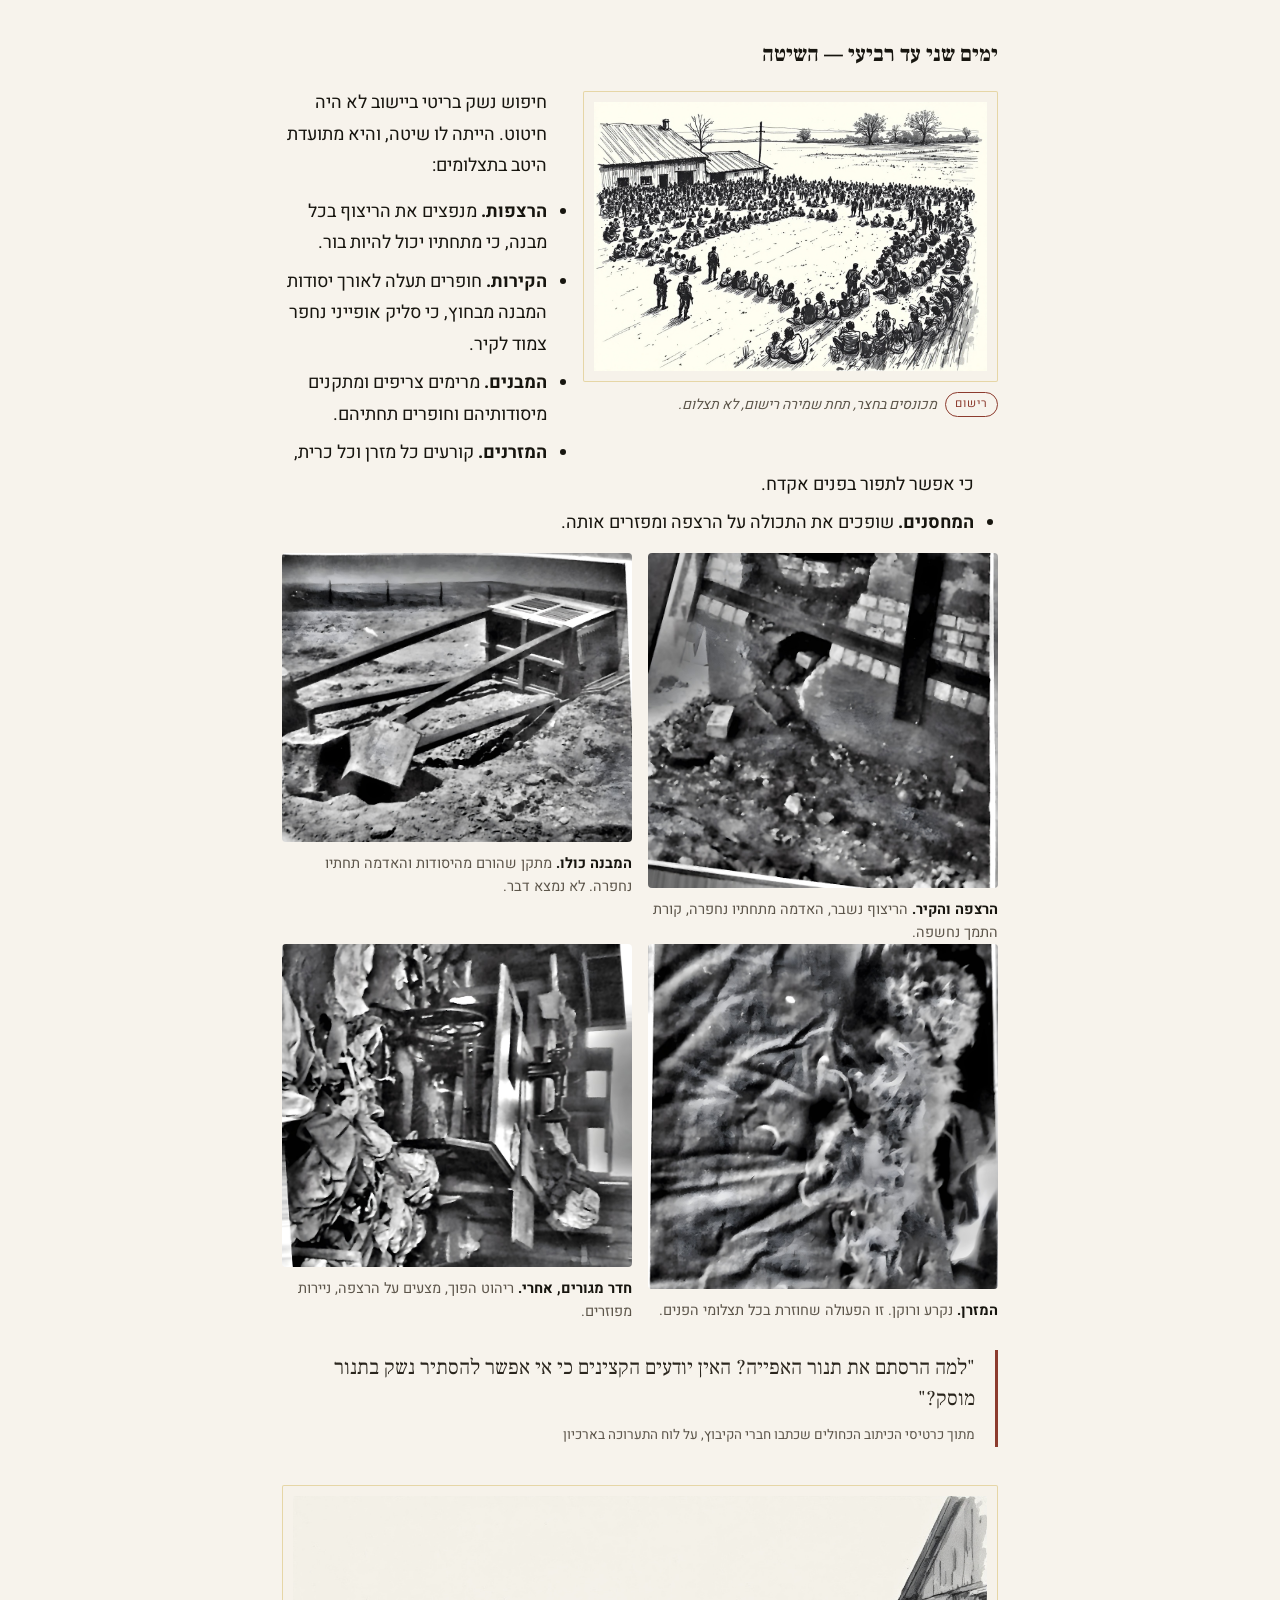
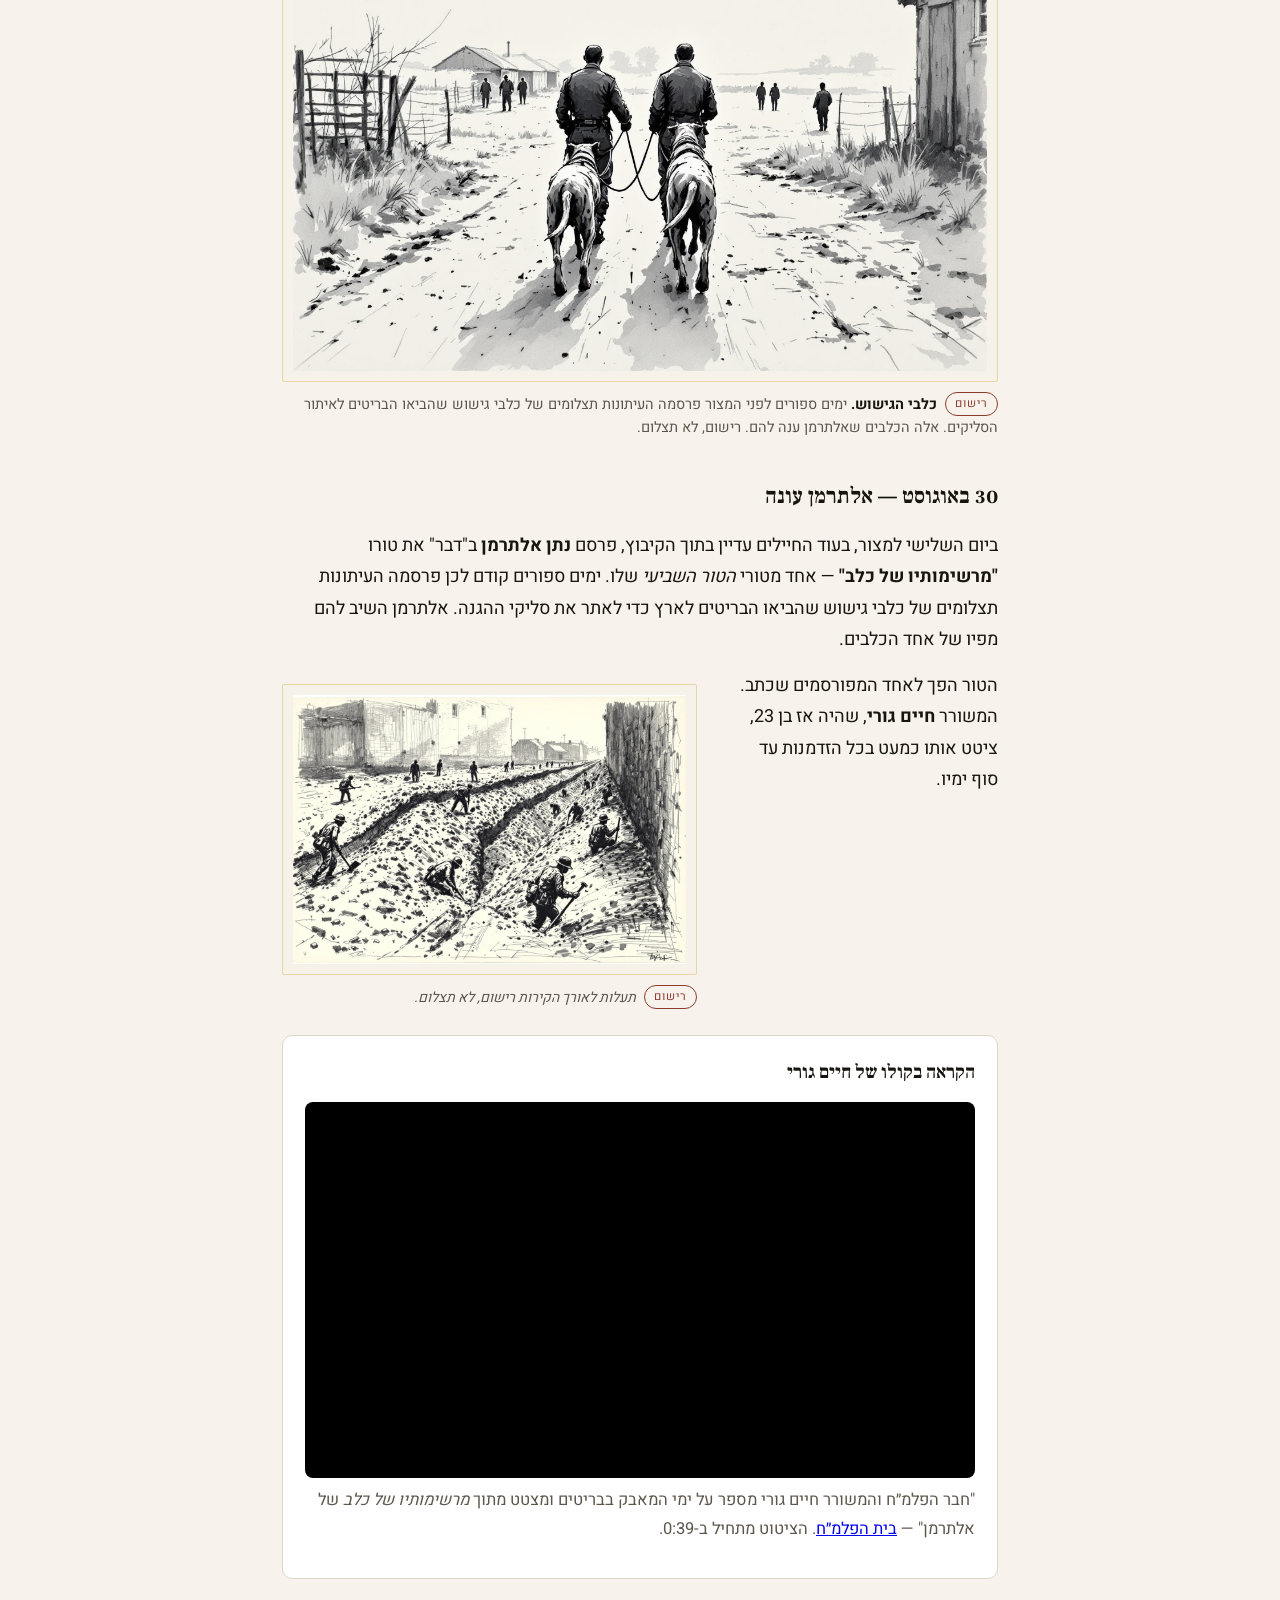
==== commit 23c6765e: "Dark mode across the site" ====
--- a/index.html
+++ b/index.html
@@ -276,6 +276,14 @@
   ]
 }
 </script>
+<link rel="stylesheet" href="theme.css">
+<script>
+(function(){try{
+  var s=localStorage.getItem('ruhama.theme');
+  var d=(s==='dark')||(!s&&window.matchMedia&&window.matchMedia('(prefers-color-scheme: dark)').matches);
+  document.documentElement.setAttribute('data-theme', d?'dark':'light');
+}catch(e){}})();
+</script>
 </head>
 <body>
 
--- a/theme.css
+++ b/theme.css
@@ -0,0 +1,106 @@
+/* Dark mode for ruhama1946.site.
+ *
+ * The light site is warm paper and ink, so the dark one is warm too - a deep
+ * brown-black, not the blue-black of a code editor. Pure #000 with pure #fff
+ * text would be wrong for a document about a paper archive, and it is harder
+ * to read for long stretches.
+ *
+ * THE PART THAT MATTERS MOST IS THE PICTURES. The archive photographs are dark
+ * prints, but the thirty-three drawings are ink on cream paper: on a dark page
+ * they become glaring white rectangles that hurt to look at and pull the eye
+ * off the text. Every image is therefore dimmed slightly in dark mode, and the
+ * drawings a little more, so the page stays comfortable and the photographs
+ * still read as the brightest thing on it - which is what they should be.
+ *
+ * presentation.html is excluded: it is already a dark show by design.
+ */
+
+[data-theme="dark"]{
+  --paper:#14120f;
+  --ink:#ece7dc;
+  --soft:#a49c8e;
+  --line:#332e27;
+  --accent:#d0705c;      /* the brick red, lifted so it reads on dark */
+  --accent2:#d9b64a;
+  --dark:#0d0b09;
+  --muted:#a49c8e;
+
+  /* timeline chart colours */
+  --hist:#d0705c; --hist2:#e0a292; --ctx:#a89e90;
+  --prod:#6aa8ae; --prod2:#8fc6cc; --gold:#d9b64a; --alert:#e0a292;
+
+  color-scheme: dark;
+}
+
+/* ---------- the hardcoded light patches the variables do not reach ---------- */
+
+[data-theme="dark"] .topbar{background:rgba(20,18,15,.94)}
+
+/* pale card and panel backgrounds */
+[data-theme="dark"] .box,
+[data-theme="dark"] .card,
+[data-theme="dark"] .wrap,
+[data-theme="dark"] .shot,
+[data-theme="dark"] .tl > div{background:#1c1915;border-color:var(--line)}
+
+/* the amber "read this" boxes */
+[data-theme="dark"] .box.warn,
+[data-theme="dark"] .note{background:#241d10;border-color:#4a3c1c}
+[data-theme="dark"] .note b{color:var(--accent2)}
+
+/* figure captions and quiet text */
+[data-theme="dark"] figcaption,
+[data-theme="dark"] .vidcap,
+[data-theme="dark"] .audionote,
+[data-theme="dark"] cite{color:var(--soft)}
+
+/* the drawings' paper frame becomes a dark mount, not a white slab */
+[data-theme="dark"] figure.sketch img{
+  background:#241f19;border-color:rgba(217,182,74,.28)}
+
+/* buttons and controls */
+[data-theme="dark"] .listen{background:#1c1915;border-color:var(--line);color:var(--ink)}
+[data-theme="dark"] .listen:hover{border-color:var(--accent2)}
+[data-theme="dark"] .lang button{background:#1c1915;color:var(--soft)}
+[data-theme="dark"] .lang button[aria-pressed=true]{background:var(--ink);color:#14120f}
+
+/* filter chips in the gallery */
+[data-theme="dark"] .filters button{background:#1c1915;color:var(--soft);
+  border-color:var(--line)}
+[data-theme="dark"] .filters button[aria-pressed=true]{background:var(--accent);
+  color:#14120f;border-color:var(--accent)}
+
+/* svg charts draw on a light plate */
+[data-theme="dark"] svg text{fill:var(--ink)}
+[data-theme="dark"] svg line[stroke="#d9d2c6"],
+[data-theme="dark"] svg line[stroke="#ddd5c6"]{stroke:var(--line)}
+
+/* ---------- pictures ----------
+   Dimmed so a cream-paper drawing does not become a lightbulb. The
+   photographs are dimmed less: they are the evidence and should stay the
+   brightest thing on the page. */
+[data-theme="dark"] figure img{filter:brightness(.86) contrast(1.02)}
+[data-theme="dark"] figure.sketch img{filter:brightness(.78) contrast(1.04)}
+[data-theme="dark"] .shot img{filter:brightness(.86)}
+
+/* full-screen viewers keep the picture honest - no dimming there, because the
+   reader has deliberately asked to look at it properly */
+[data-theme="dark"] #lbimg,
+[data-theme="dark"] #lb img{filter:none;background:#f6f2ea}
+
+/* ---------- the toggle itself ---------- */
+#themebtn{display:inline-flex;align-items:center;gap:7px;background:none;
+  border:1px solid rgba(255,255,255,.2);color:#a8a49c;border-radius:8px;
+  padding:6px 11px;font:inherit;font-size:13.5px;cursor:pointer;
+  white-space:nowrap;margin-inline-start:4px;
+  transition:color .15s,border-color .15s}
+#themebtn:hover{color:#d9b64a;border-color:#c9a227}
+#themebtn .ico{font-size:13px;line-height:1;display:inline-block;
+  min-width:14px;text-align:center}
+
+/* colours transition, but only after first paint - see theme.js */
+html.theme-ready body,
+html.theme-ready .topbar,
+html.theme-ready .box,
+html.theme-ready figure img{transition:background-color .3s ease,color .3s ease,
+  filter .3s ease,border-color .3s ease}
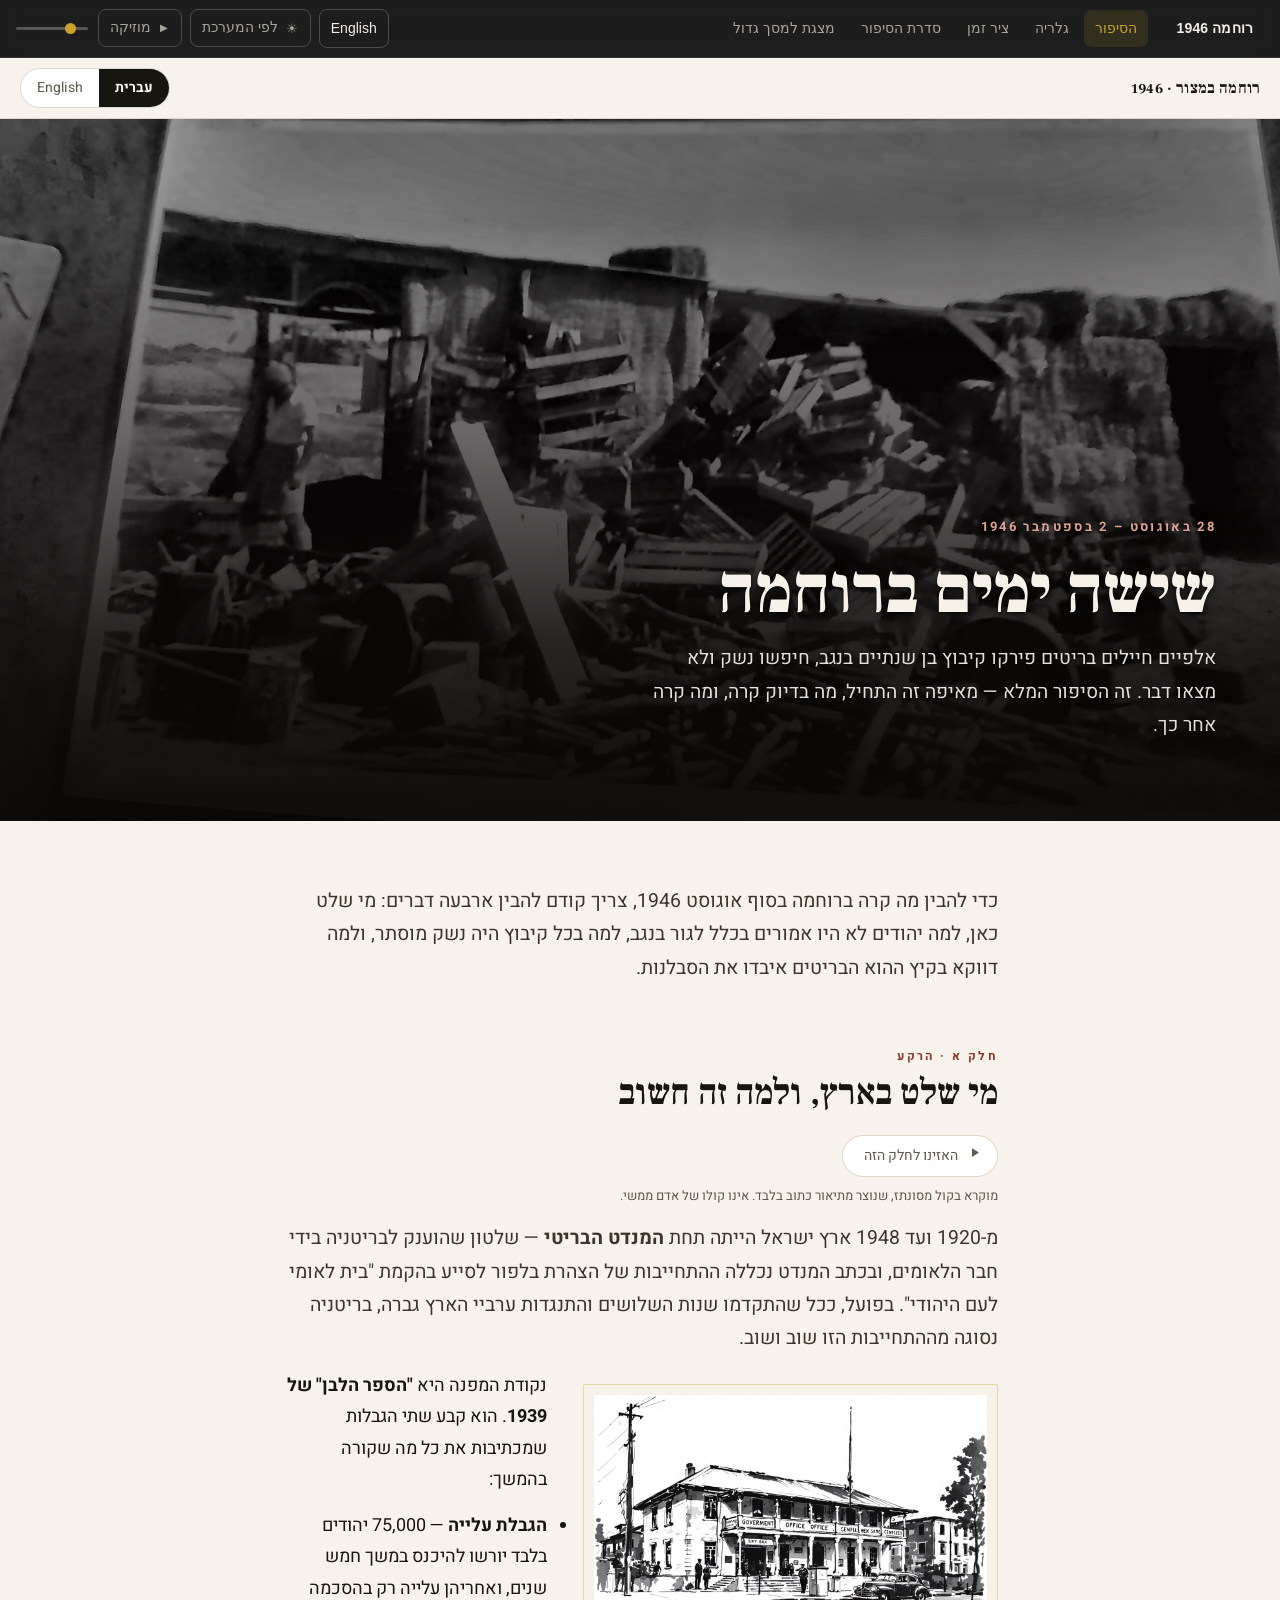
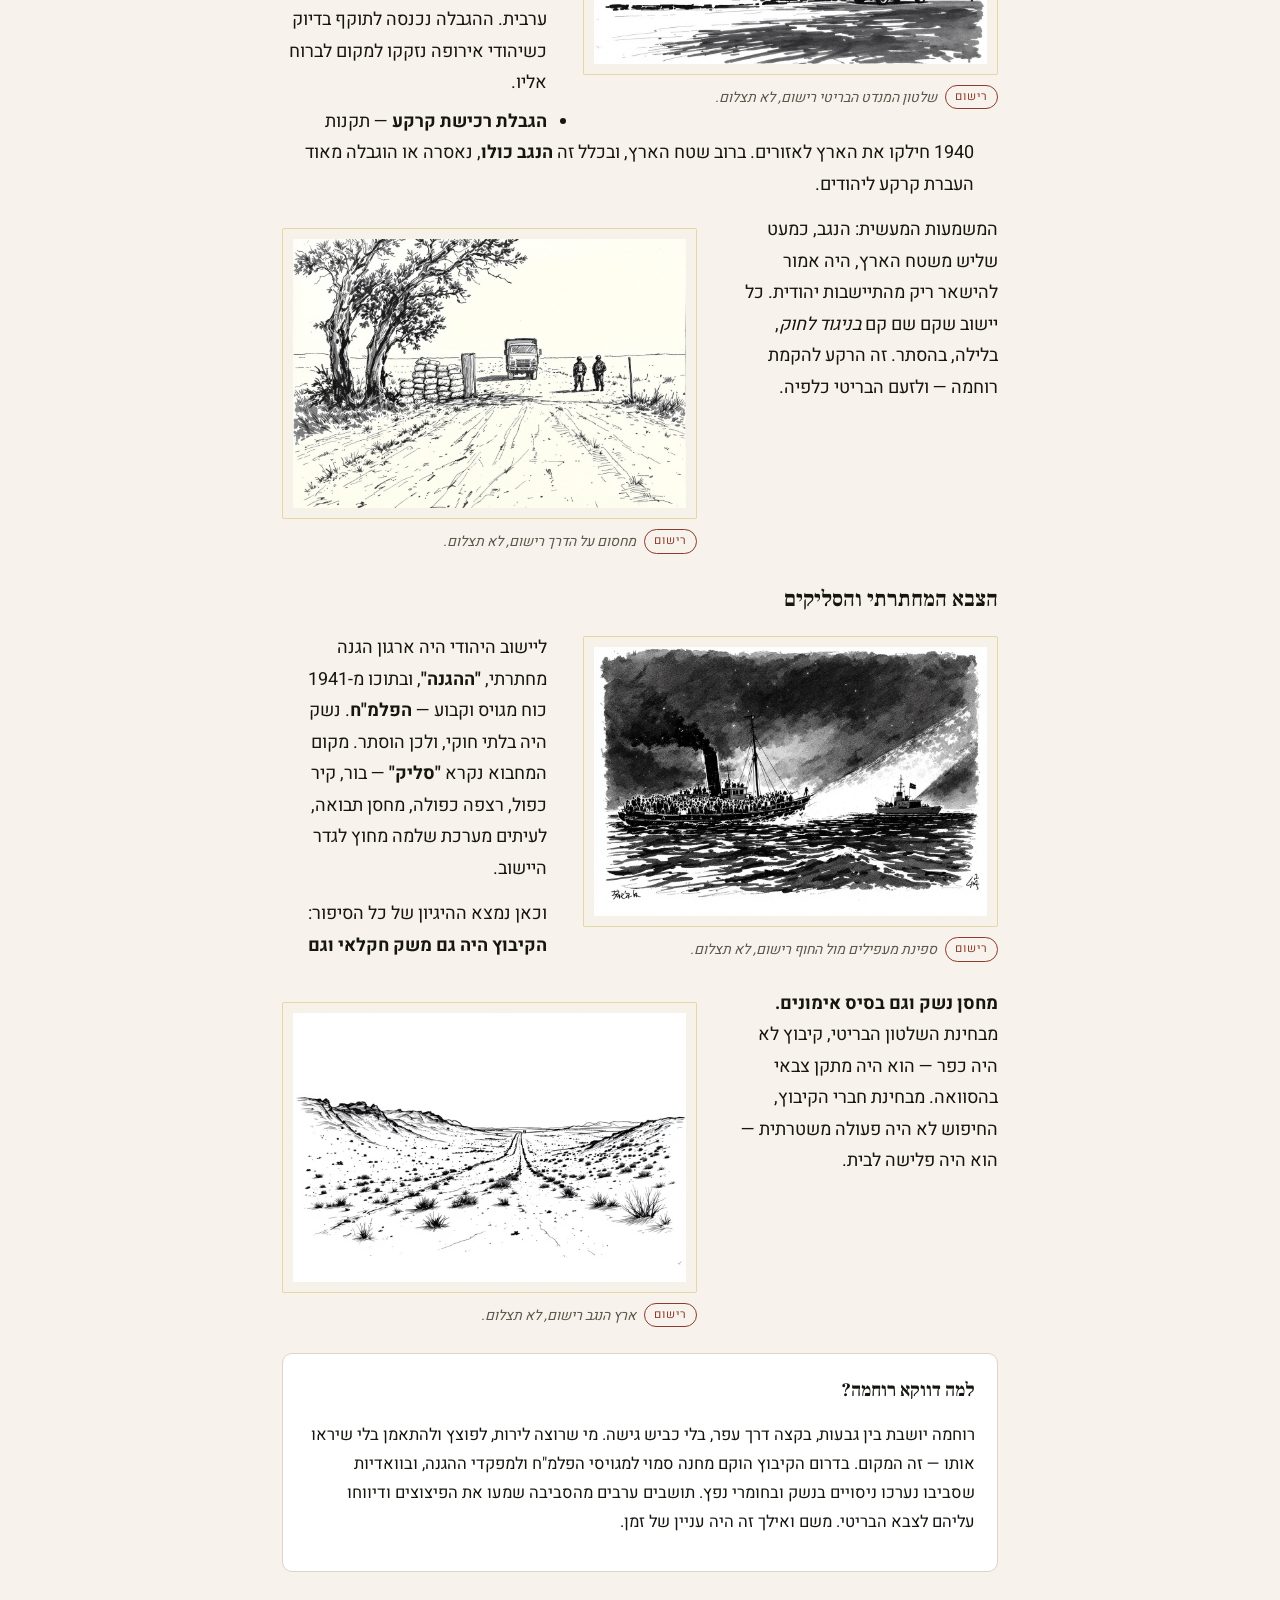
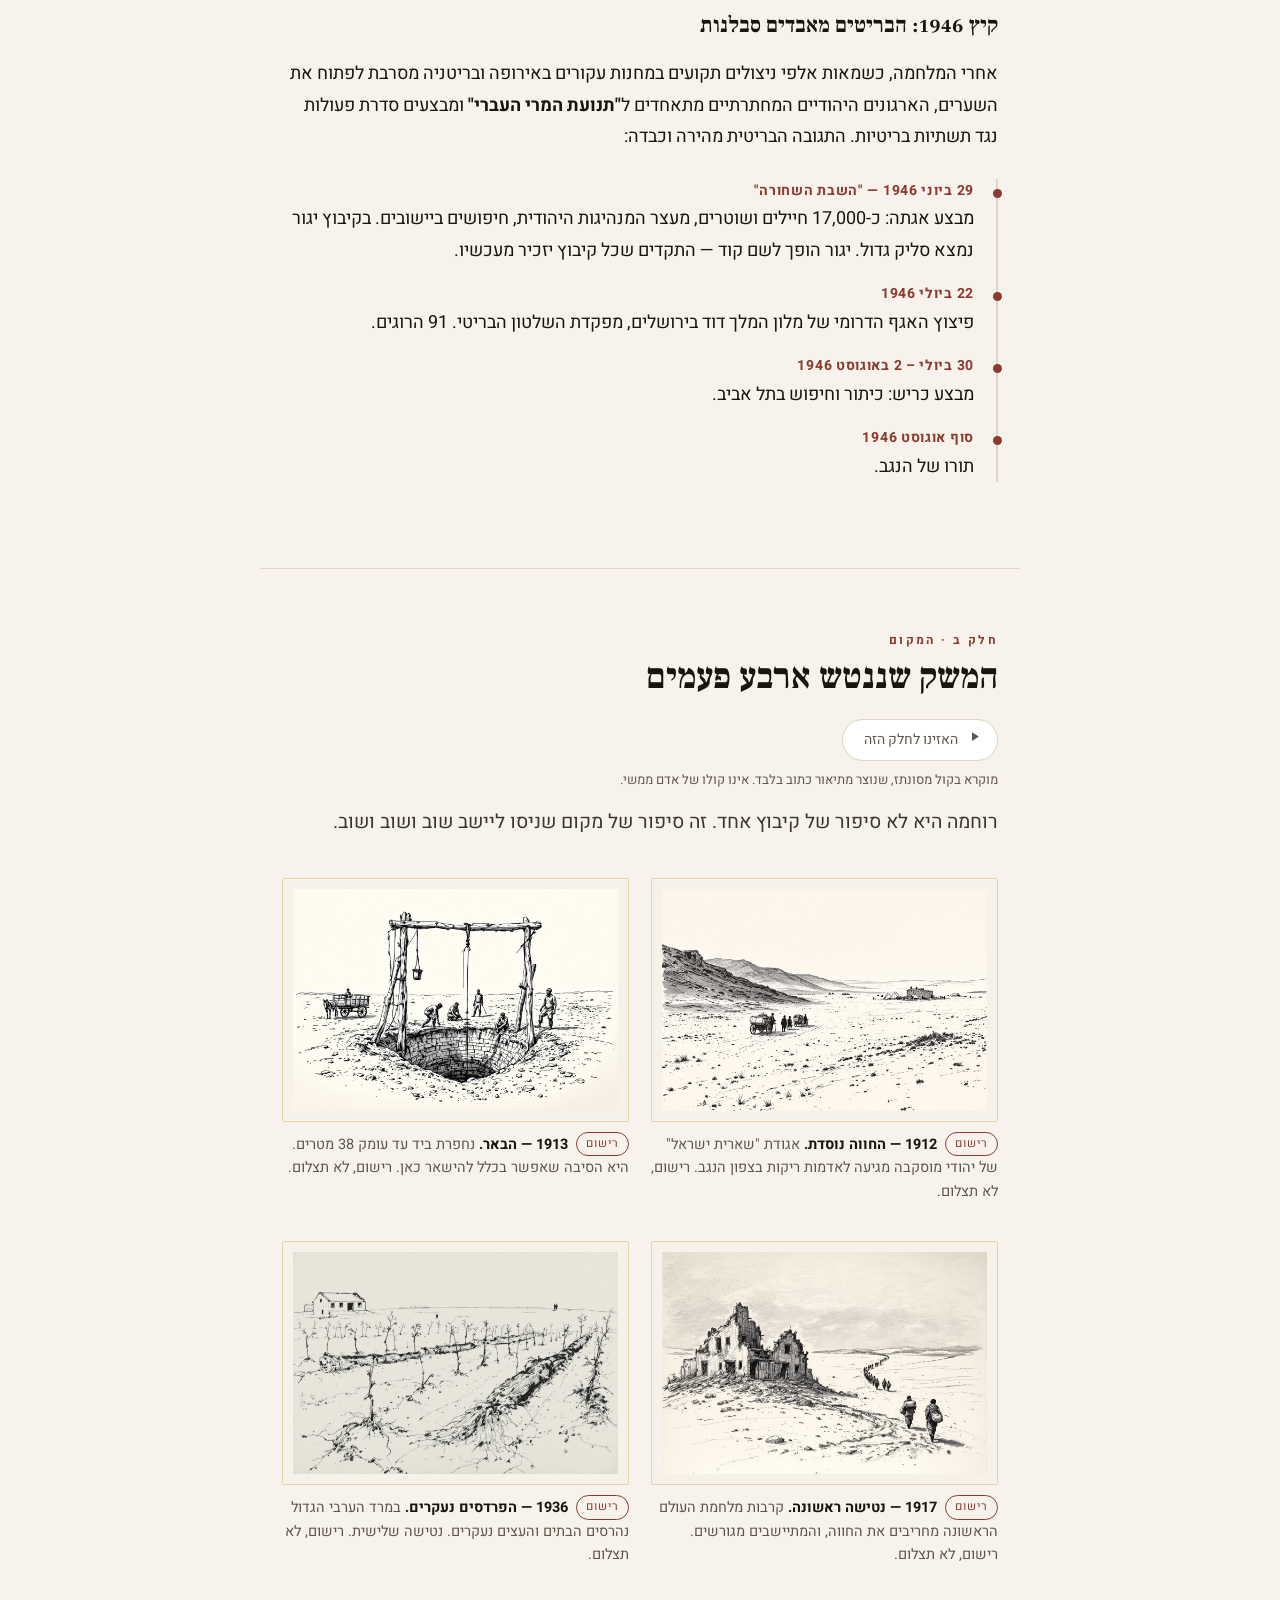
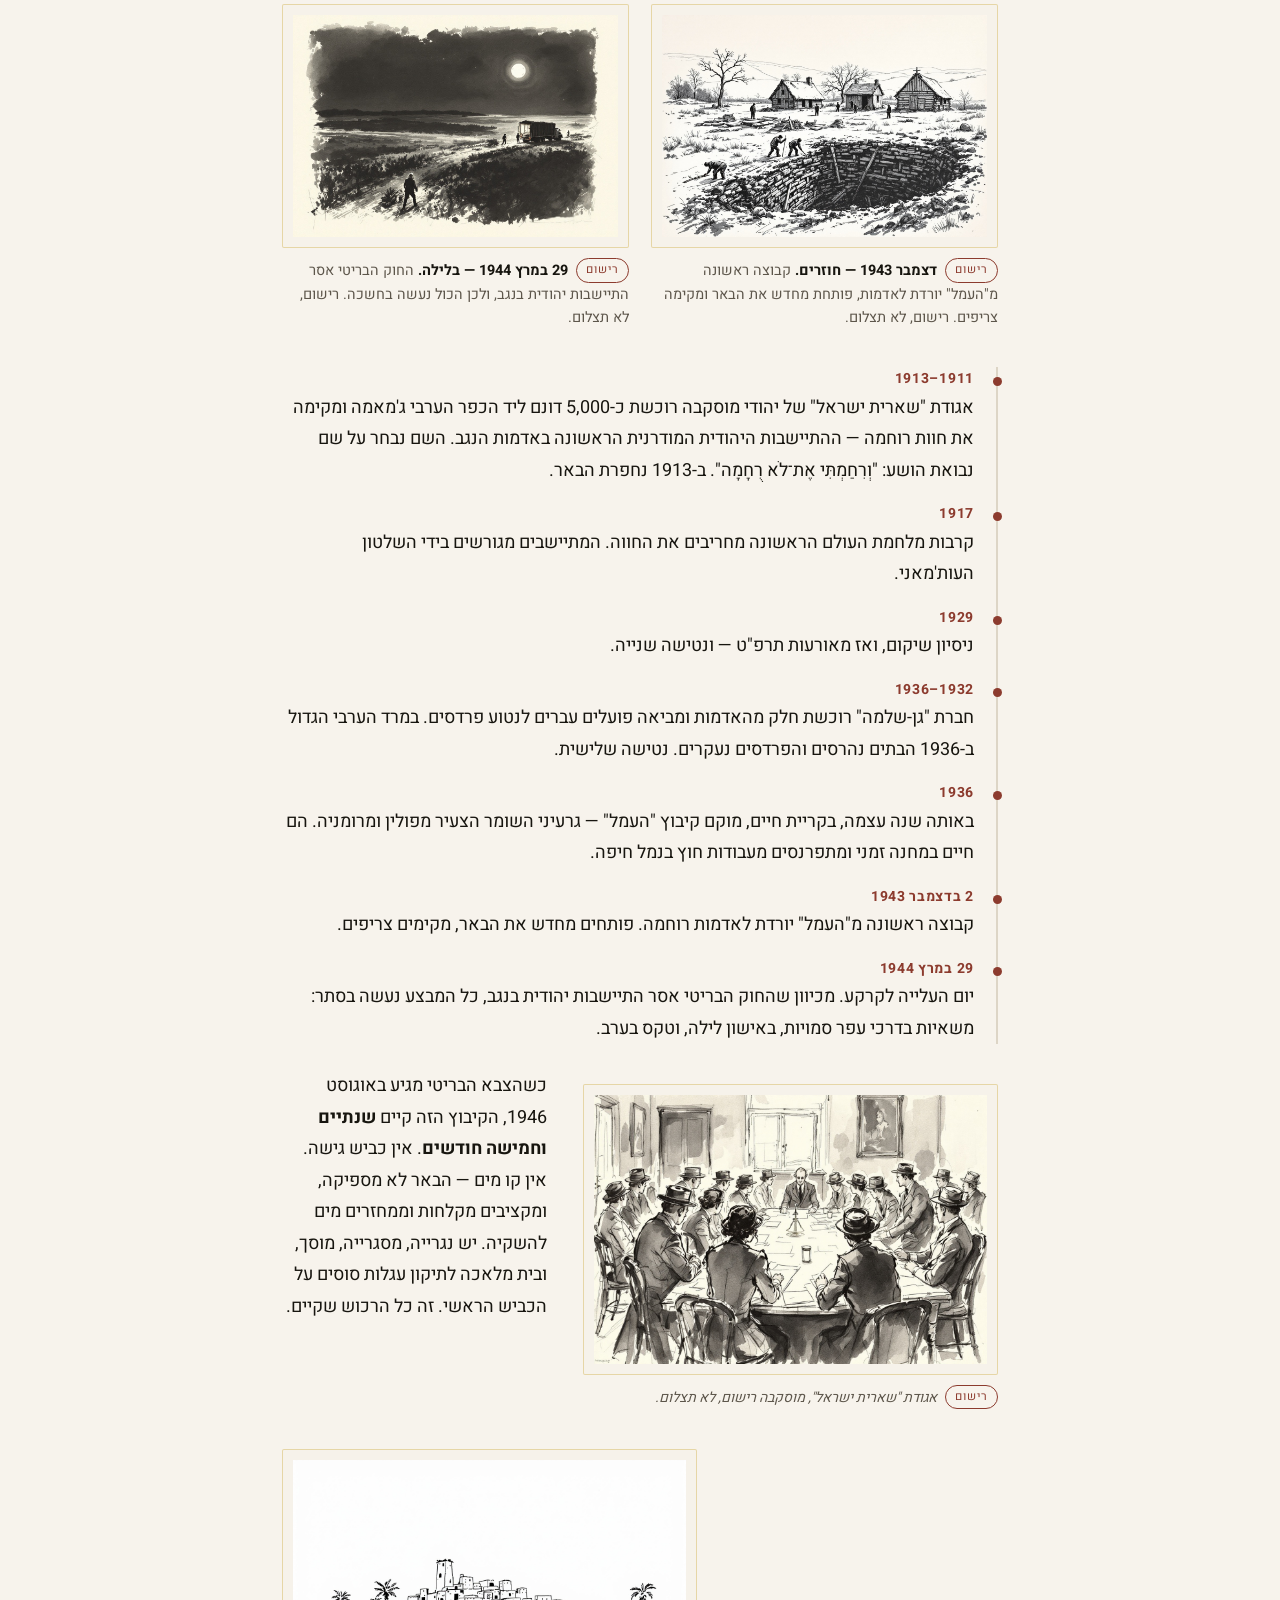
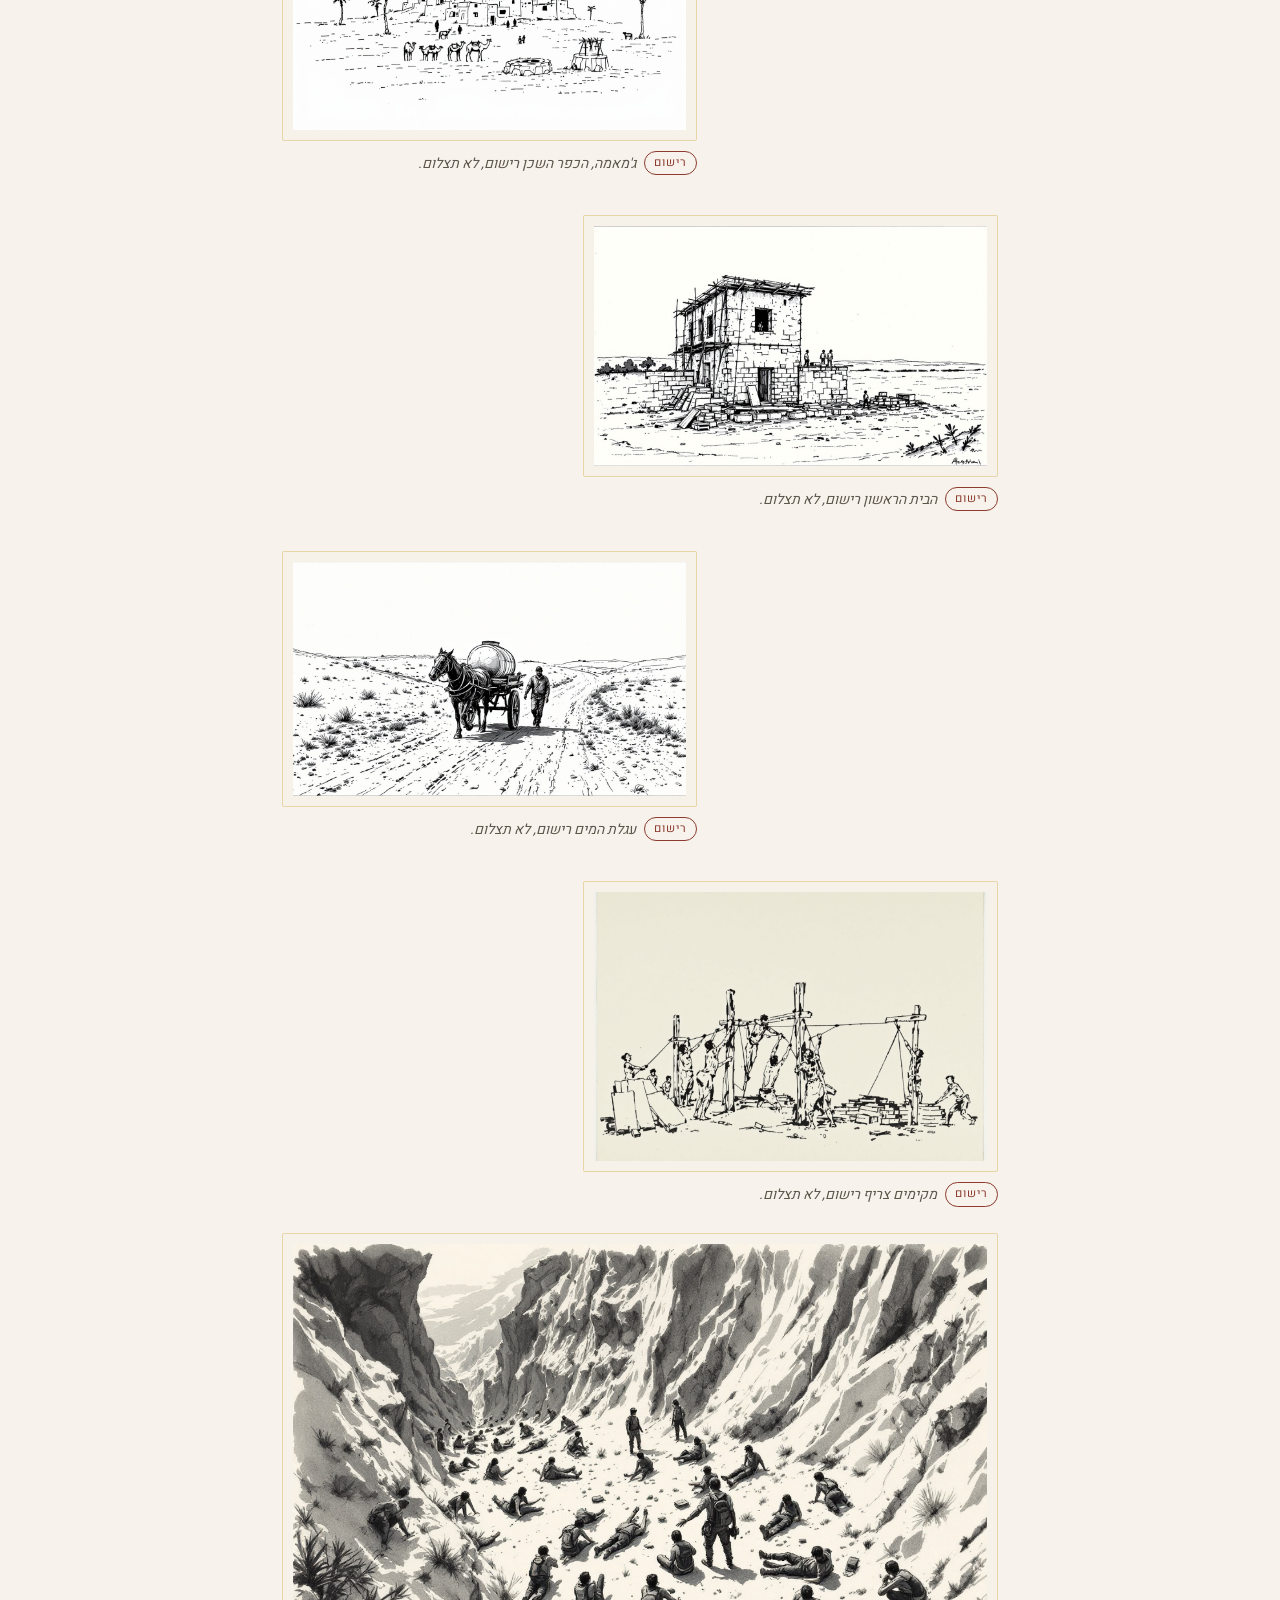
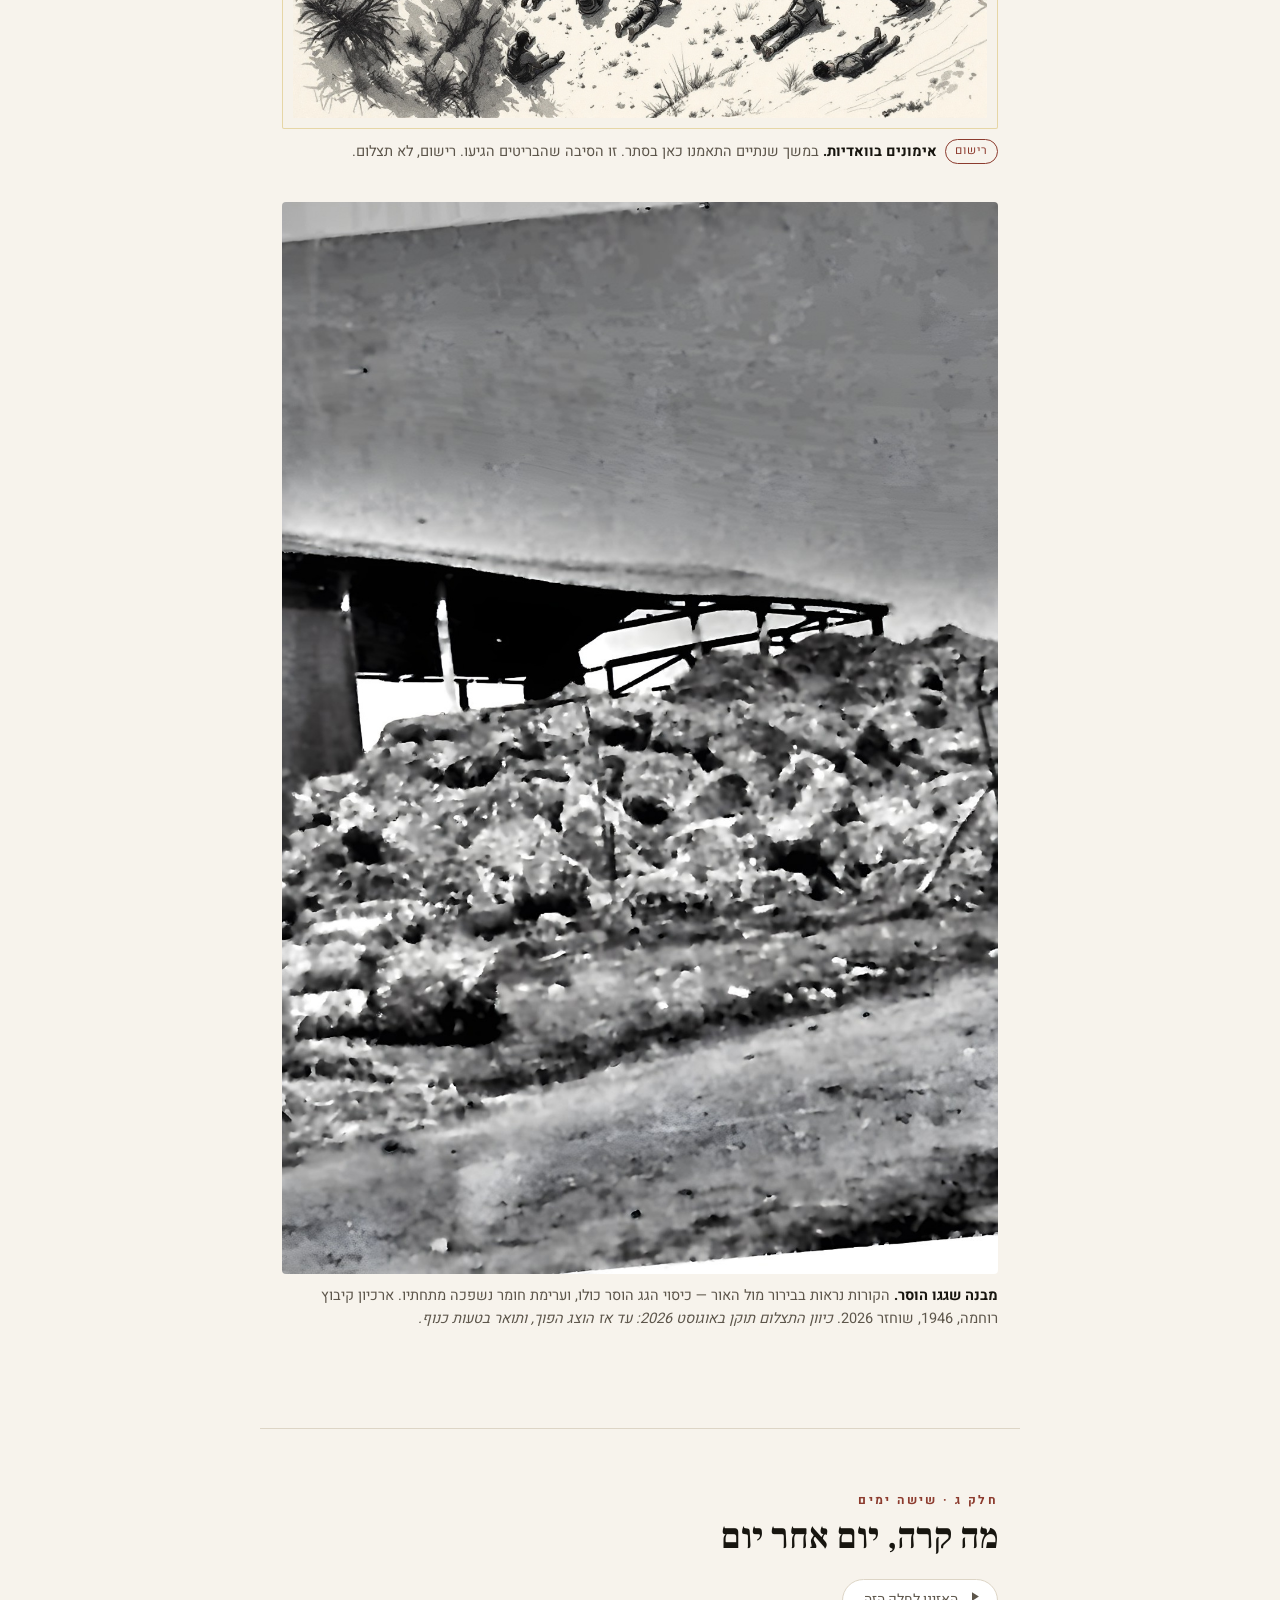
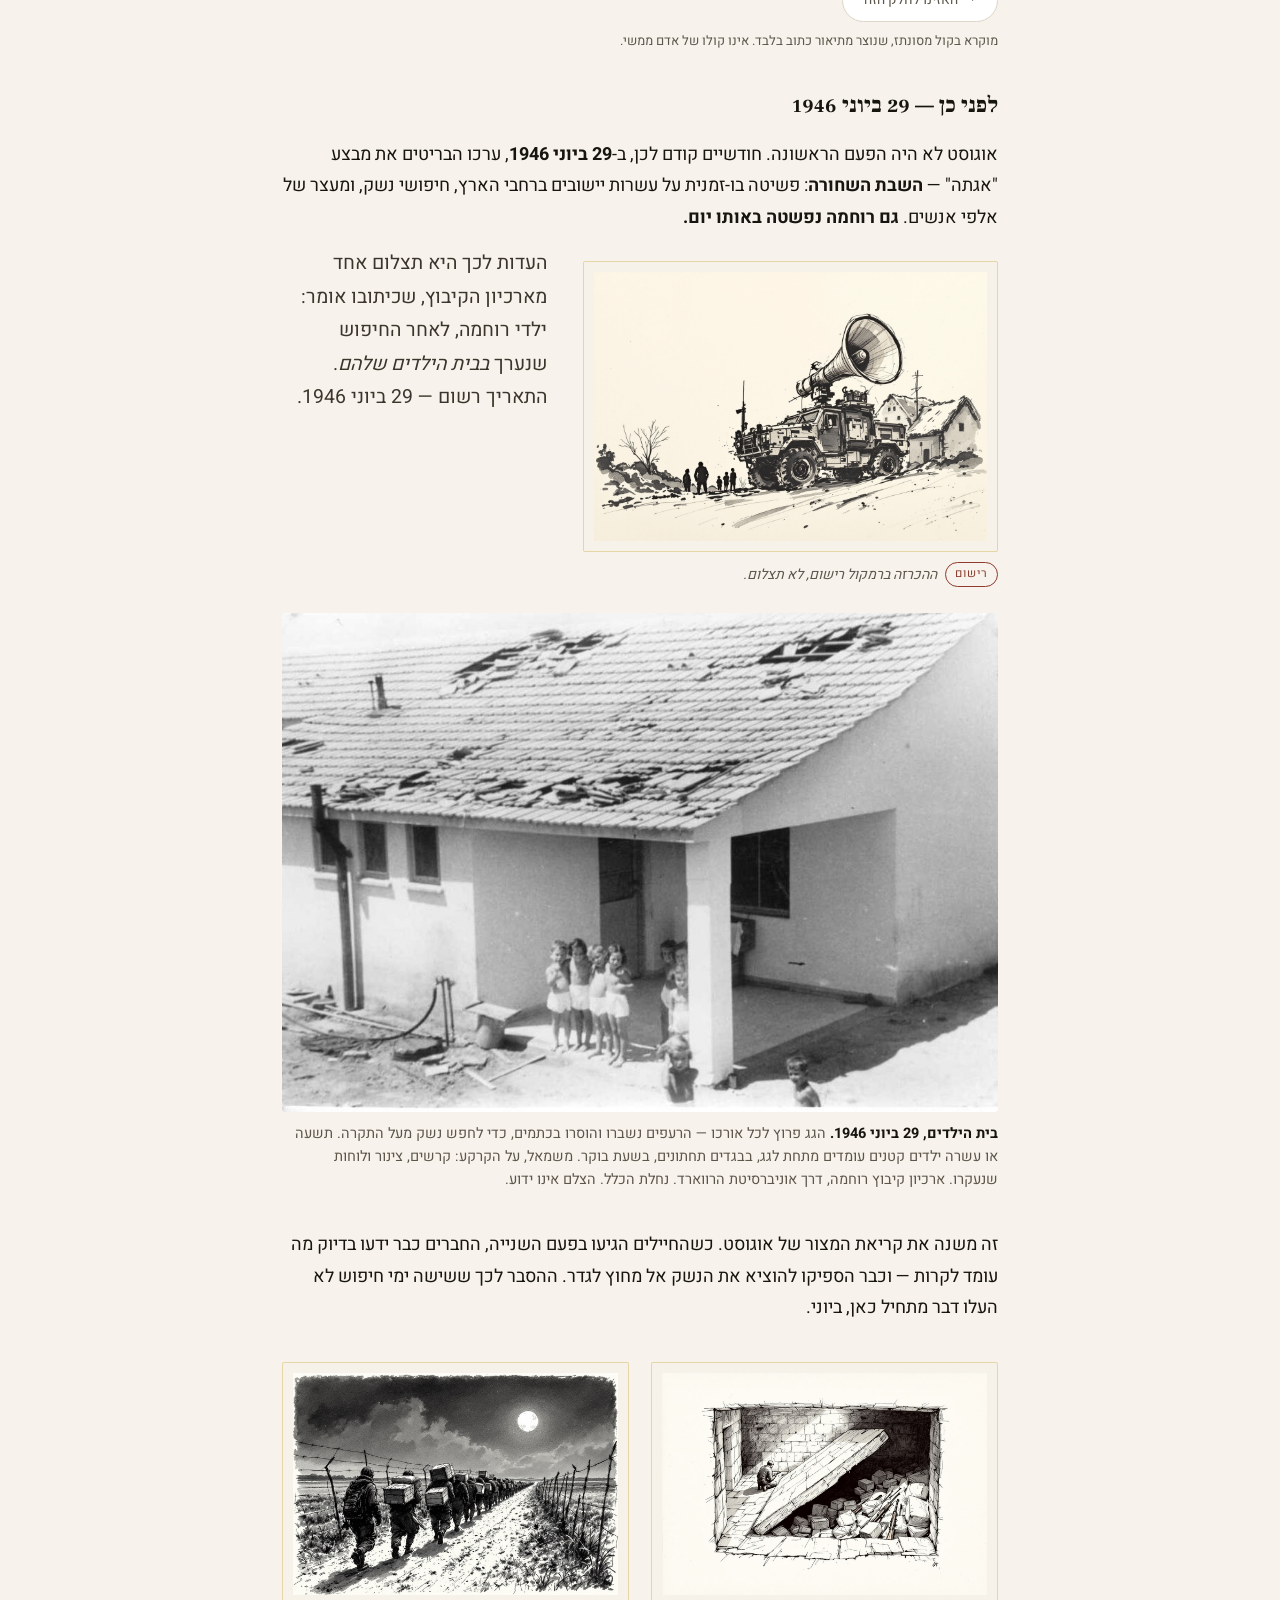
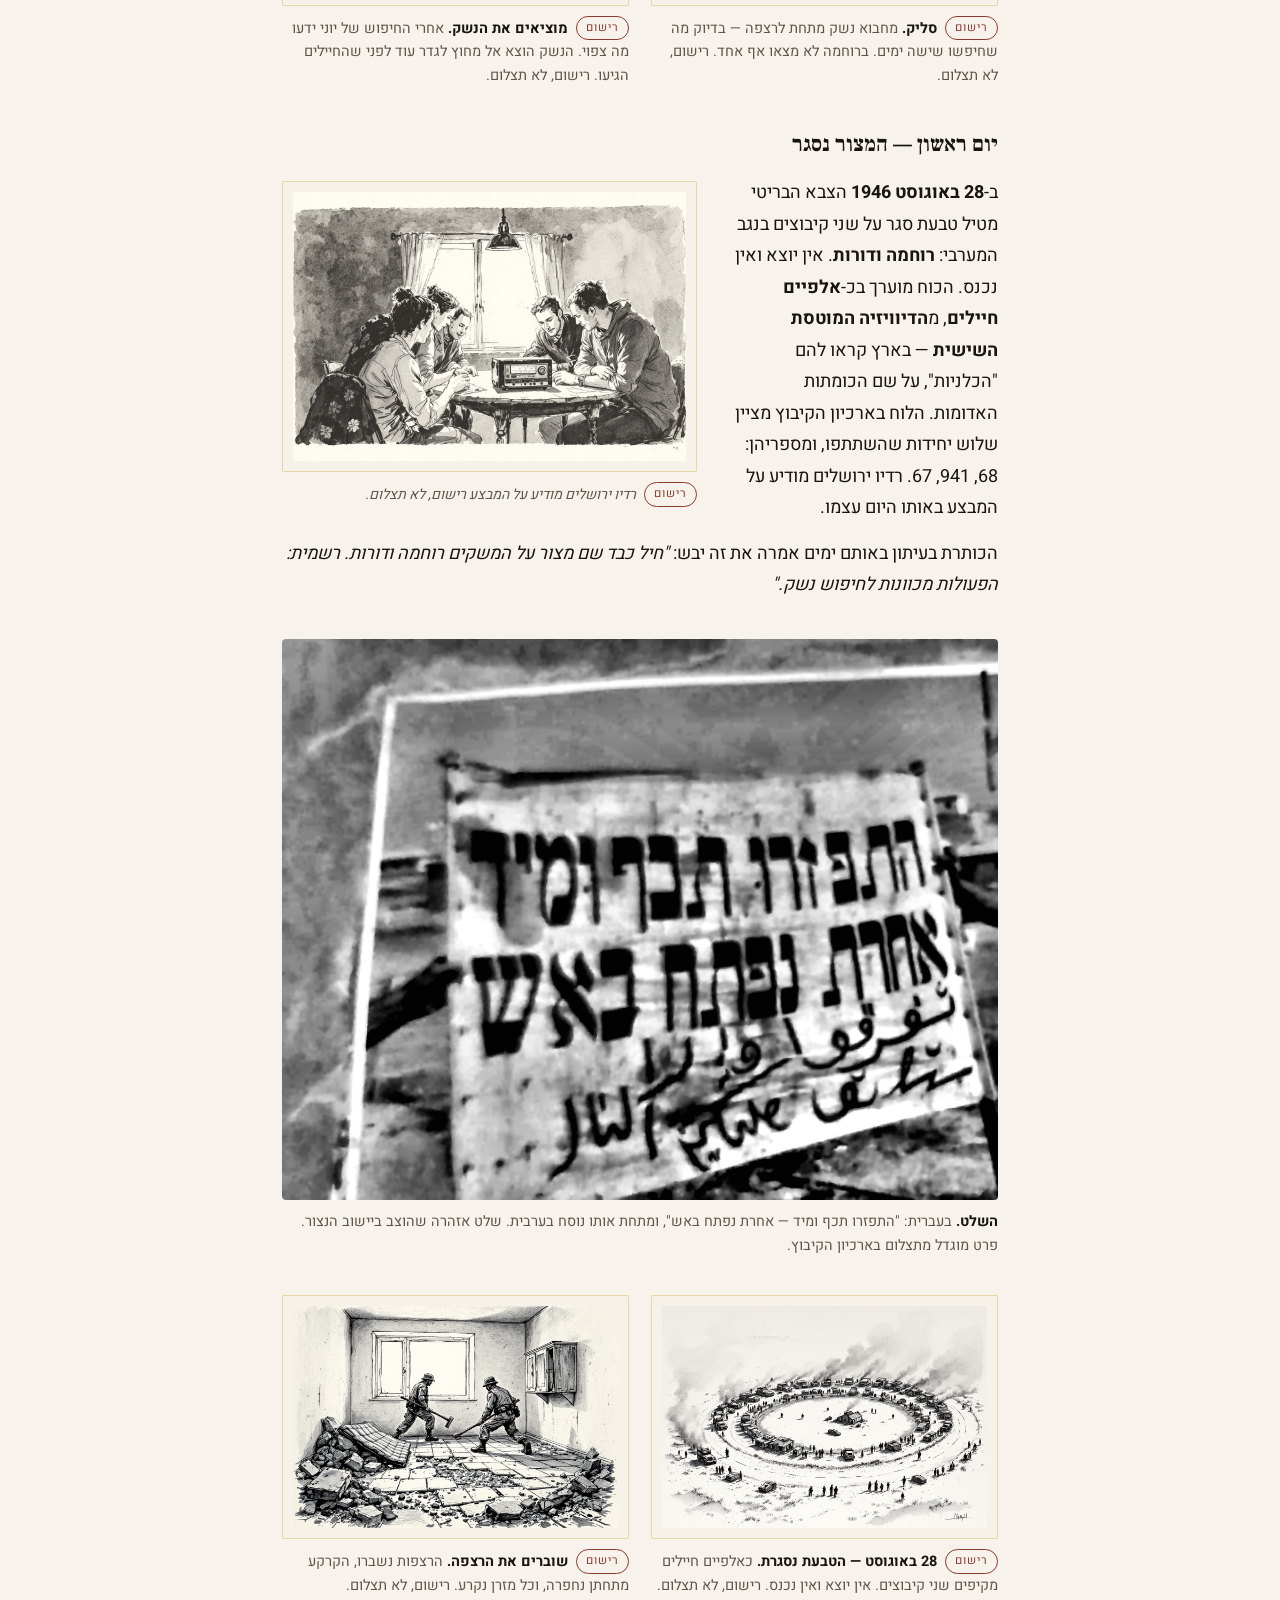
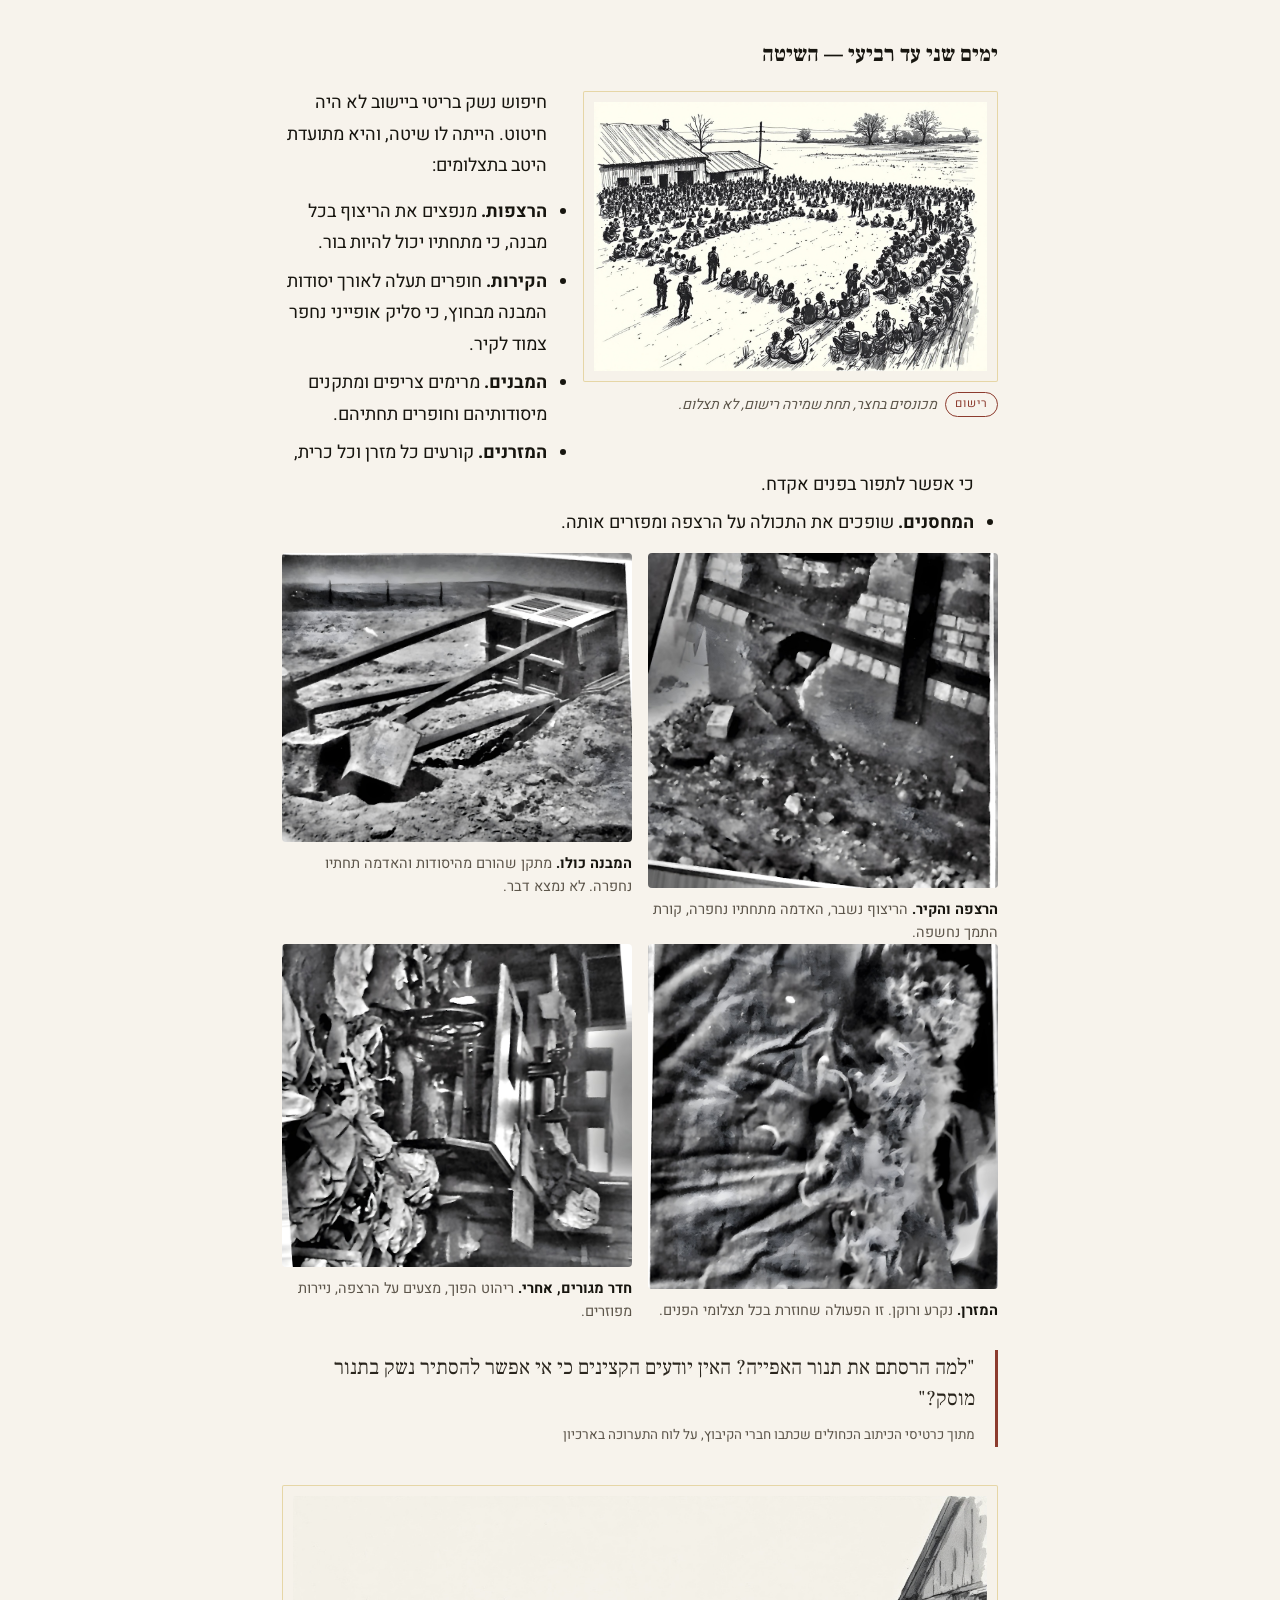
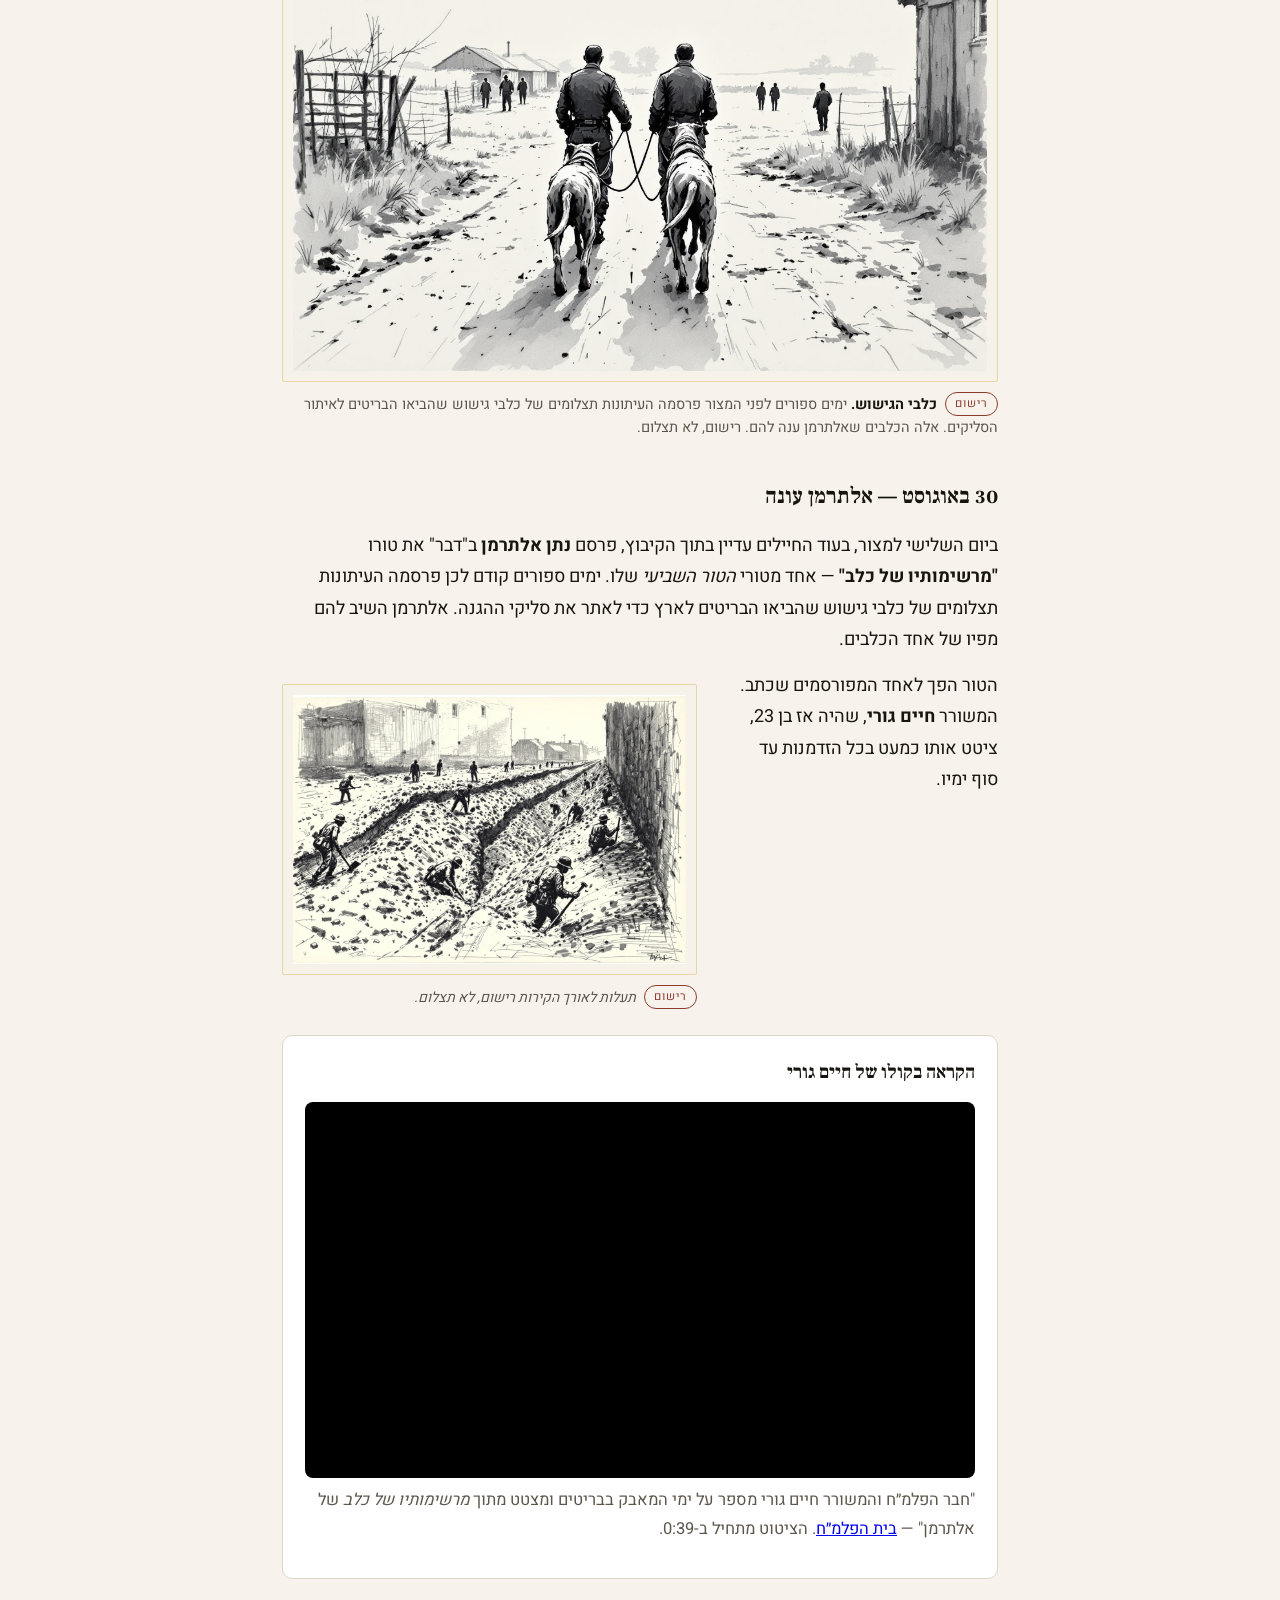
==== commit 4ec239e4: "Make the hero title legible over any image, in any theme" ====
--- a/index.html
+++ b/index.html
@@ -62,11 +62,23 @@
 /* ---------- article ---------- */
 article{display:none}
 article.on{display:block}
-.hero{position:relative;background:var(--dark);color:var(--paper);
+/* ---------- text over a photograph ----------
+   The hero title sits on an image, so no palette colour is ever safe: the
+   picture behind it can be any brightness, and it was borrowing --paper, which
+   the dark theme turns near-black. Three independent defences, so no single one
+   has to be perfect:
+     1. a FIXED light ink that no theme can swap
+     2. a scrim gradient under the text, strengthened where the words actually are
+     3. a shadow halo, so the glyph edges survive even a pale patch of sky
+   Photographs are unpredictable; belt and braces is the right call here. */
+.hero{position:relative;background:#0b0908;color:#f6f2ea;
   min-height:min(78vh,720px);display:grid;align-items:end;overflow:hidden}
 .hero img{position:absolute;inset:0;width:100%;height:100%;object-fit:cover;opacity:.85}
 .hero::after{content:"";position:absolute;inset:0;pointer-events:none;
-  background:linear-gradient(to top,rgba(12,9,8,.94) 8%,rgba(12,9,8,.62) 45%,rgba(12,9,8,.25) 100%)}
+  background:linear-gradient(to top,rgba(10,8,7,.96) 4%,rgba(10,8,7,.86) 26%,
+             rgba(10,8,7,.55) 55%,rgba(10,8,7,.22) 100%)}
+.hero h1,.hero p,.hero .kicker{
+  text-shadow:0 2px 20px rgba(0,0,0,.9), 0 1px 3px rgba(0,0,0,.75)}
 .hero .inner{position:relative;z-index:2;padding:clamp(28px,5vw,80px);max-width:1000px}
 .hero h1{font-family:"Frank Ruhl Libre",serif;font-weight:900;line-height:1.08;
   font-size:clamp(32px,5.4vw,68px);margin-bottom:14px}
--- a/theme.css
+++ b/theme.css
@@ -88,6 +88,43 @@
 [data-theme="dark"] #lbimg,
 [data-theme="dark"] #lb img{filter:none;background:#f6f2ea}
 
+
+/* ---------- text colours hardcoded for a light page ----------
+   These four were set as near-black hex values rather than variables, so the
+   dark theme swapped everything around them and left them unreadable. p.lead
+   is the opening paragraph of every part - the most prominent text on the
+   page - which is why the site looked broken rather than merely imperfect.
+   Anything that sets a colour literally has to be listed here; that is the
+   cost of not using a variable, and scripts/check_contrast.py now finds them. */
+[data-theme="dark"] p.lead,
+[data-theme="dark"] .lede{color:#ddd6c9}
+[data-theme="dark"] blockquote{color:#eae4d8}
+[data-theme="dark"] .tag.q{color:var(--accent2)}
+
+/* and the quieter greys, which are legible but flat on a dark ground */
+[data-theme="dark"] .hint,
+[data-theme="dark"] .meta{color:#a49c8e}
+[data-theme="dark"] .meta b{color:var(--ink)}
+
+
+/* ---------- surfaces that use the palette INVERTED ----------
+   The hero and the footer are dark plates in the LIGHT theme: dark background,
+   --paper as the text colour. Swapping --paper to near-black for dark mode
+   therefore turned the site's main title into near-black on near-black, and
+   did the same to the footer heading. These surfaces are dark in both themes,
+   so their text must not follow the palette at all.
+
+   This is the failure mode a variable swap cannot see: the variable was doing
+   the opposite job here from everywhere else. scripts/check_contrast.py now
+   looks for it. */
+/* The hero no longer needs a dark-mode colour rule at all: it now uses a fixed
+   light ink and its own scrim, because it sits on a photograph and had to stop
+   depending on the palette entirely. Only the image is dimmed here. */
+[data-theme="dark"] .hero img{opacity:.72}
+[data-theme="dark"] footer{background:#0b0908;color:#b6ada0}
+[data-theme="dark"] footer h3{color:#f2efe9}
+[data-theme="dark"] footer a{color:#e0a292}
+
 /* ---------- the toggle itself ---------- */
 #themebtn{display:inline-flex;align-items:center;gap:7px;background:none;
   border:1px solid rgba(255,255,255,.2);color:#a8a49c;border-radius:8px;
